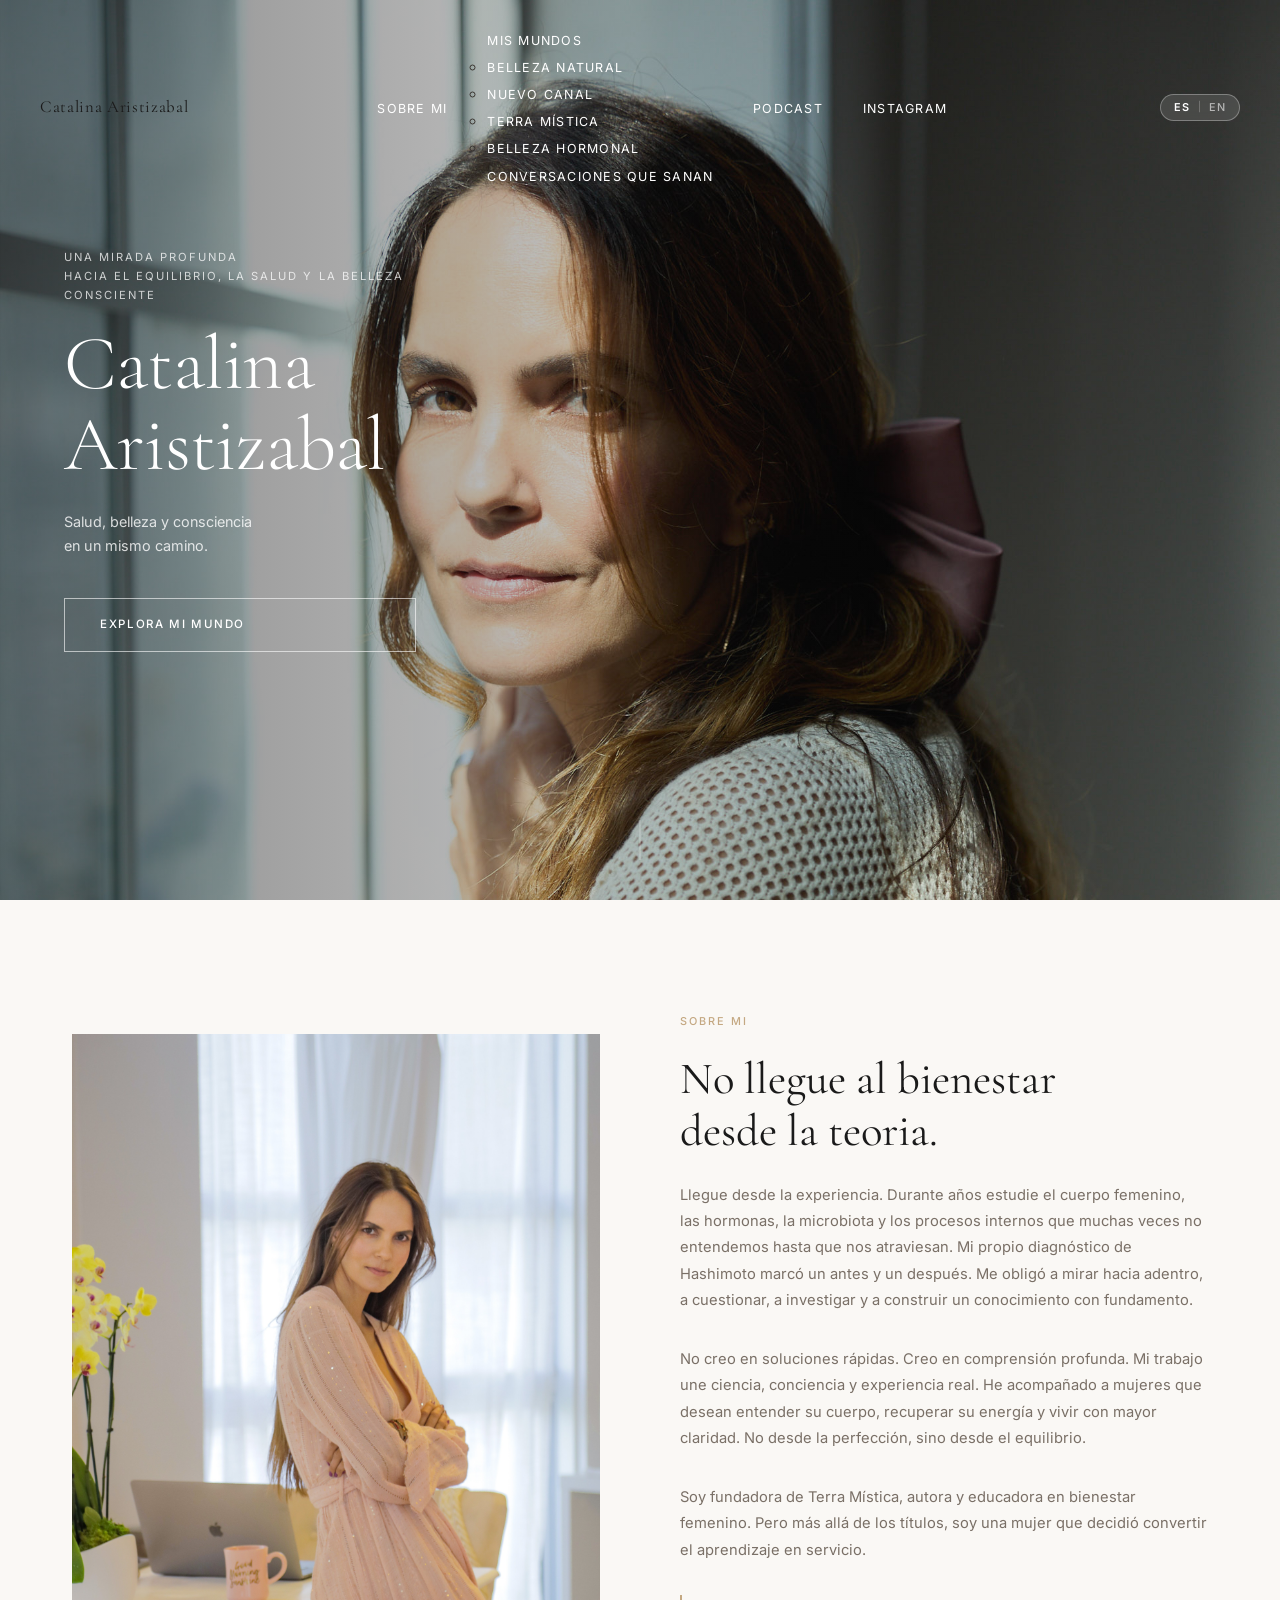
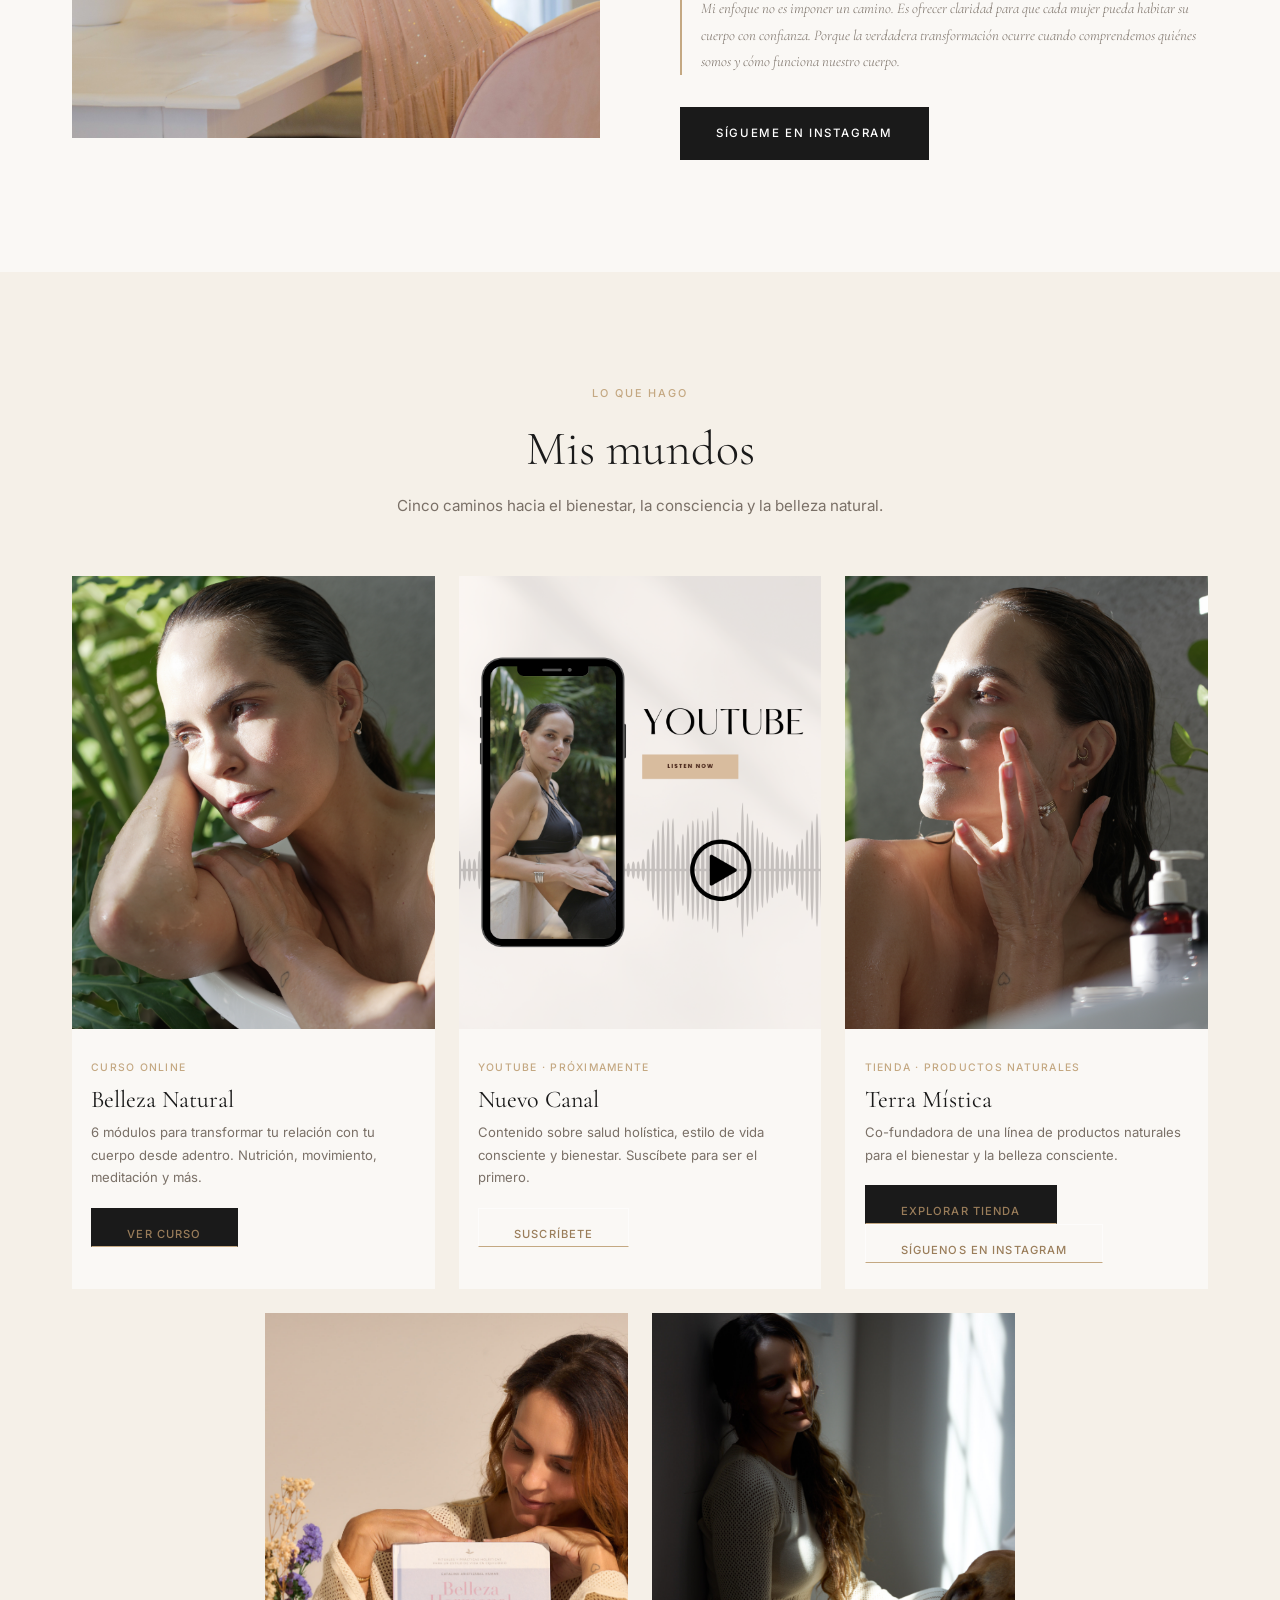
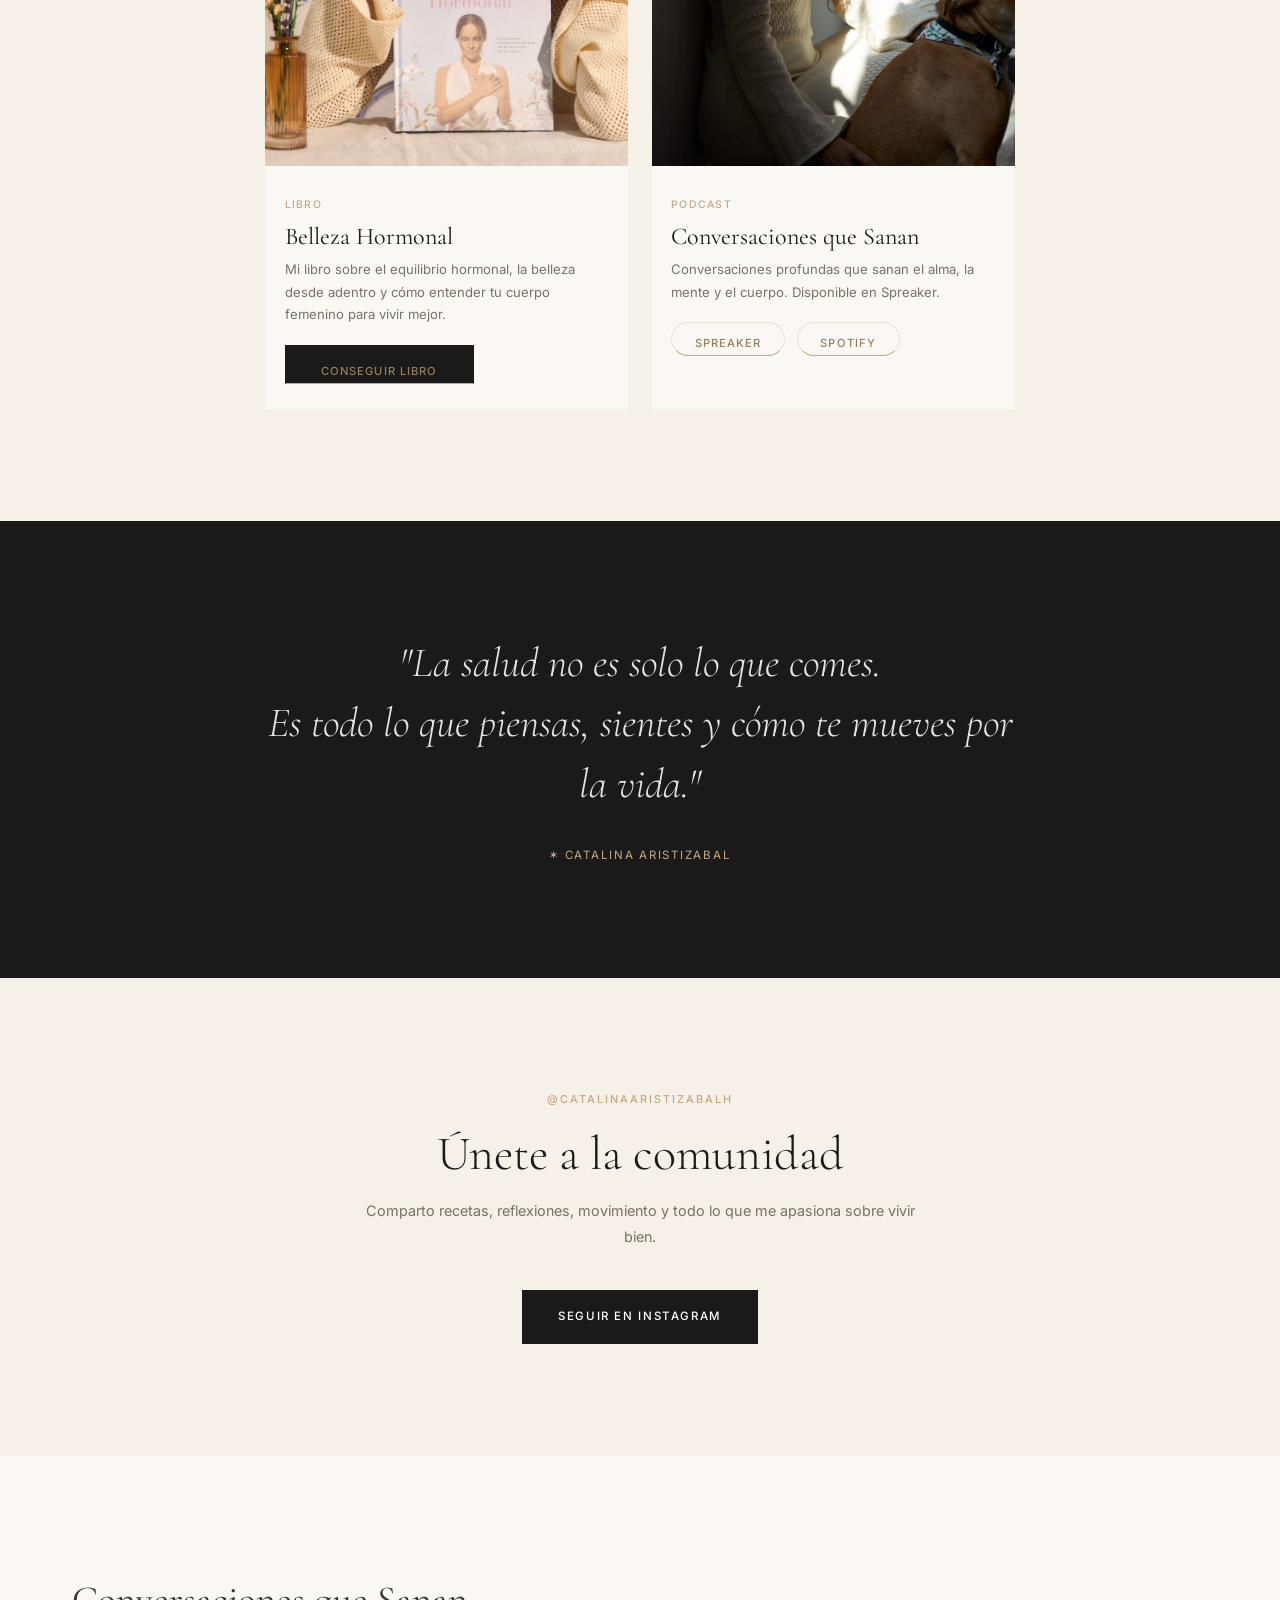
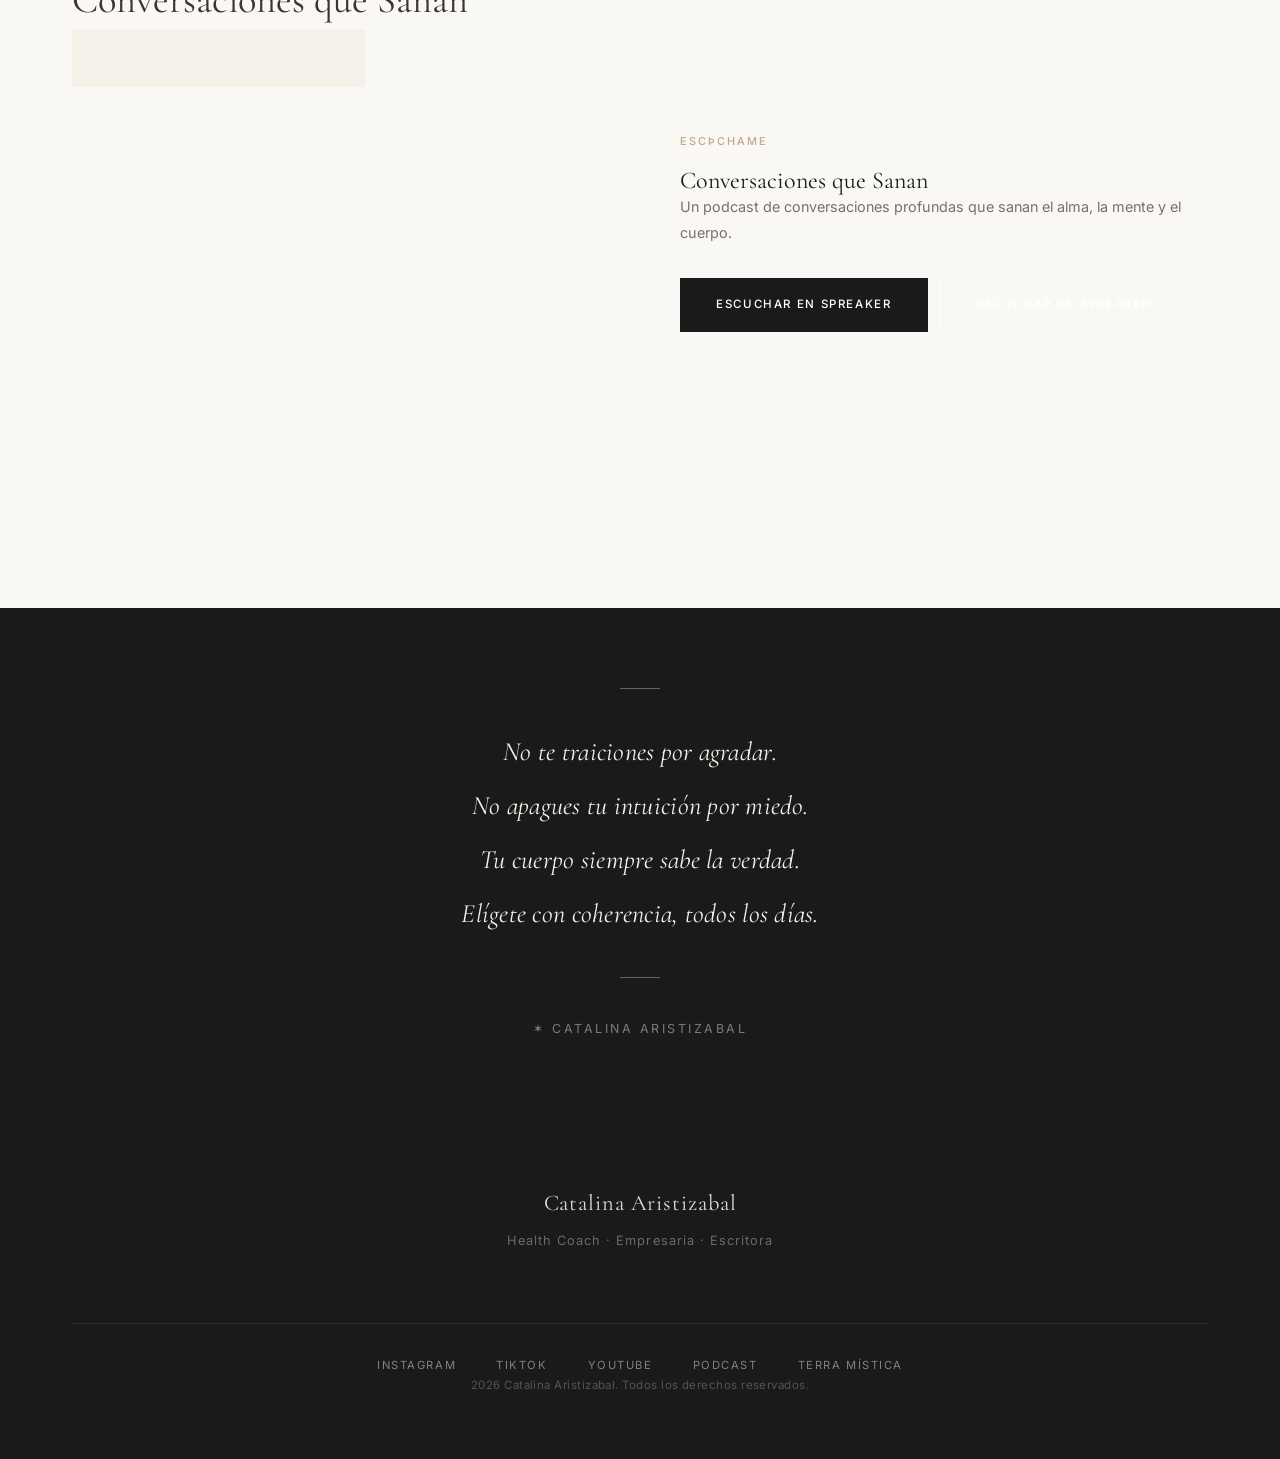
==== index.html @ b0e325fa "Update index.html" ====
<!DOCTYPE html>
<html lang="es">
<head>
  <meta charset="UTF-8" />
  <meta name="viewport" content="width=device-width, initial-scale=1.0" />
  <title>Catalina Aristizabal</title>
  <meta name="description" content="Health Coach holística, empresaria y creadora de contenido. Explorando el bienestar desde adentro." />
  <link rel="preconnect" href="https://fonts.googleapis.com" />
  <link rel="preconnect" href="https://fonts.gstatic.com" crossorigin />
  <link href="https://fonts.googleapis.com/css2?family=Cormorant+Garamond:ital,wght@0,300;0,400;0,600;1,300;1,400&family=Inter:wght@300;400;500&display=swap" rel="stylesheet" />
  <link rel="stylesheet" href="styles.css" />
</head>
<body>

  <!-- NAV -->
  <nav class="nav" id="nav">
    <a href="#" class="nav-logo">Catalina Aristizabal</a>
    <ul class="nav-links">
      <li><a href="#sobre-mi" data-i18n="nav.about">Sobre mí</a></li>
      <li class="nav-item-dropdown">
        <a href="#mundos" data-i18n="nav.worlds" class="nav-dropdown-toggle">Mis mundos <span class="nav-arrow">&#9660;</span></a>
        <ul class="nav-dropdown">
          <li><a href="belleza-natural/index.html">Belleza Natural</a></li>
          <li><a href="https://www.youtube.com/channel/UCPrXlia-G9QQEyMYRNGUVoQ" target="_blank">Nuevo Canal</a></li>
          <li><a href="https://terramistica.us/" target="_blank">Terra Mística</a></li>
          <li><a href="https://terramistica.us/es/products/belleza-hormonal" target="_blank">Belleza Hormonal</a></li>
          <li><a href="https://www.spreaker.com/podcast/conversaciones-que-sanan--6677236" target="_blank">Conversaciones que Sanan</a></li>
        </ul>
      </li>
      <li><a href="#podcast">Podcast</a></li>
      <li><a href="https://www.instagram.com/catalinaaristizabalh" target="_blank" rel="noopener">Instagram</a></li>
    </ul>
    <div class="lang-switcher" id="langSwitcher">
      <button class="lang-btn active" data-lang="es">ES</button>
      <span class="lang-divider">|</span>
      <button class="lang-btn" data-lang="en">EN</button>
    </div>
    <button class="nav-toggle" id="navToggle" aria-label="Menu">
      <span></span><span></span><span></span>
    </button>
  </nav>

  <!-- MENÚ MÓVIL (panel lateral izquierdo) -->
  <div class="mobile-menu" id="mobileMenu">
    <button class="mobile-menu-close" id="mobileMenuClose">&#10005;</button>
    <ul class="mobile-nav-links">
      <li><a href="#sobre-mi" data-i18n="nav.about">Sobre mí</a></li>
      <li class="mobile-item-dropdown">
        <button class="mobile-dropdown-toggle">Mis mundos <span class="mobile-arrow">&#9660;</span></button>
        <ul class="mobile-dropdown">
          <li><a href="belleza-natural/index.html">Belleza Natural</a></li>
          <li><a href="https://www.youtube.com/channel/UCPrXlia-G9QQEyMYRNGUVoQ" target="_blank">Nuevo Canal</a></li>
          <li><a href="https://terramistica.us/" target="_blank">Terra Mística</a></li>
          <li><a href="https://terramistica.us/es/products/belleza-hormonal" target="_blank">Belleza Hormonal</a></li>
          <li><a href="https://www.spreaker.com/podcast/conversaciones-que-sanan--6677236" target="_blank">Conversaciones que Sanan</a></li>
        </ul>
      </li>
      <li><a href="#podcast">Podcast</a></li>
      <li><a href="https://www.instagram.com/catalinaaristizabalh" target="_blank">Instagram</a></li>
    </ul>
  </div>
  <div class="mobile-menu-overlay" id="mobileMenuOverlay"></div>

  <!-- HERO -->
  <section class="hero">
    <div class="hero-image-wrap">
      <img src="images/foto1.jpg" alt="Catalina Aristizabal" class="hero-img" />
    </div>
    <div class="hero-content">
      <p class="hero-eyebrow" data-i18n="hero.eyebrow">Una mirada profunda<br />hacia el equilibrio, la salud y la belleza consciente</p>
      <h1 class="hero-title">Catalina<br />Aristizabal</h1>
      <p class="hero-tagline" data-i18n="hero.tagline">Salud, belleza y consciencia<br />en un mismo camino.</p>
      <a href="#mundos" class="btn btn-outline-dark" data-i18n="hero.cta">Explora mi mundo</a>
    </div>
    <div class="hero-scroll"><span></span></div>
  </section>

  <!-- SOBRE MÍ -->
  <section class="sobre-mi" id="sobre-mi">
    <div class="container grid-2">
      <div class="sobre-image-wrap">
        <img src="images/foto2.jpg" alt="Catalina" class="sobre-img" />
      </div>
      <div class="sobre-text fade-in">
        <span class="section-label" data-i18n="about.label">Sobre mí</span>
        <h2 data-i18n="about.title">No llegué al bienestar<br />desde la teoría.</h2>
        <p data-i18n="about.p1">Llegué desde la experiencia. Durante años estudié el cuerpo femenino, las hormonas, la microbiota y los procesos internos que muchas veces no entendemos hasta que nos atraviesan. Mi propio diagnóstico de Hashimoto marcó un antes y un después. Me obligó a mirar hacia adentro, a cuestionar, a investigar y a construir un conocimiento con fundamento.</p>
        <p data-i18n="about.p2">No creo en soluciones rápidas. Creo en comprensión profunda. Mi trabajo une ciencia, conciencia y experiencia real. He acompañado a mujeres que desean entender su cuerpo, recuperar su energía y vivir con mayor claridad. No desde la perfección, sino desde el equilibrio.</p>
        <p data-i18n="about.p3">Soy fundadora de Terra Mística, autora y educadora en bienestar femenino. Pero más allá de los títulos, soy una mujer que decidió convertir el aprendizaje en servicio.</p>
        <p class="sobre-frase" data-i18n="about.frase">Mi enfoque no es imponer un camino. Es ofrecer claridad para que cada mujer pueda habitar su cuerpo con confianza. Porque la verdadera transformación ocurre cuando comprendemos quiénes somos y cómo funciona nuestro cuerpo.</p>
        <a href="https://www.instagram.com/catalinaaristizabalh" target="_blank" rel="noopener" class="btn btn-dark" data-i18n="about.cta">Sígueme en Instagram</a>
      </div>
    </div>
  </section>

  <!-- MIS MUNDOS -->
  <section class="mundos" id="mundos">
    <div class="container">
      <div class="section-header fade-in">
        <span class="section-label" data-i18n="worlds.label">Lo que hago</span>
        <h2 data-i18n="worlds.title">Mis mundos</h2>
        <p class="section-desc" data-i18n="worlds.desc">Cinco caminos hacia el bienestar, la consciencia y la belleza natural.</p>
      </div>
      <div class="mundos-grid">

        <article class="mundo-card fade-in">
          <div class="mundo-image-wrap">
            <img src="images/foto3.jpg" alt="Curso Belleza Natural" />
            <div class="mundo-overlay"></div>
          </div>
          <div class="mundo-content">
            <span class="mundo-tag" data-i18n="worlds.course.tag">Curso online</span>
            <h3 data-i18n="worlds.course.title">Belleza Natural</h3>
            <p data-i18n="worlds.course.desc">6 módulos para transformar tu relación con tu cuerpo desde adentro. Nutrición, movimiento, meditación y más.</p>
            <a href="belleza-natural/index.html" class="btn btn-dark" data-i18n="worlds.course.cta">Ver curso</a>
          </div>
        </article>

        <article class="mundo-card fade-in">
          <div class="mundo-image-wrap">
            <img src="images/youtube-canal.jpg" alt="Nuevo Canal YouTube" />
            <div class="mundo-overlay"></div>
          </div>
          <div class="mundo-content">
            <span class="mundo-tag" data-i18n="worlds.youtube.tag">YouTube · Próximamente</span>
            <h3 data-i18n="worlds.youtube.title">Nuevo Canal</h3>
            <p data-i18n="worlds.youtube.desc">Contenido sobre salud holística, estilo de vida consciente y bienestar. Suscríbete para ser el primero.</p>
            <a href="https://www.youtube.com/channel/UCPrXlia-G9QQEyMYRNGUVoQ" target="_blank" rel="noopener" class="btn btn-outline-dark" data-i18n="worlds.youtube.cta">Suscríbete</a>
          </div>
        </article>

        <article class="mundo-card fade-in">
          <div class="mundo-image-wrap">
            <img src="images/terra.jpg" alt="Terra Mística" style="object-position: center 30%;" />
            <div class="mundo-overlay"></div>
          </div>
          <div class="mundo-content">
            <span class="mundo-tag" data-i18n="worlds.terra.tag">Tienda · Productos naturales</span>
            <h3 data-i18n="worlds.terra.title">Terra Mística</h3>
            <p data-i18n="worlds.terra.desc">Co-fundadora de una línea de productos naturales para el bienestar y la belleza consciente.</p>
            <a href="https://terramistica.us/" target="_blank" rel="noopener" class="btn btn-dark" data-i18n="worlds.terra.cta">Explorar tienda</a>
            <a href="https://www.instagram.com/TerraMistica.US" target="_blank" rel="noopener" class="btn btn-outline-dark" data-i18n="worlds.terra.instagram">Síguenos en Instagram</a>
          </div>
        </article>

        <article class="mundo-card fade-in">
          <div class="mundo-image-wrap">
            <img src="images/libro-belleza-hormonal.jpg" alt="Libro Belleza Hormonal" />
          </div>
          <div class="mundo-content">
            <span class="mundo-tag" data-i18n="worlds.book.tag">Libro</span>
            <h3 data-i18n="worlds.book.title">Belleza Hormonal</h3>
            <p data-i18n="worlds.book.desc">Mi libro sobre el equilibrio hormonal, la belleza desde adentro y cómo entender tu cuerpo femenino para vivir mejor.</p>
            <a href="https://terramistica.us/es/products/belleza-hormonal?_pos=1&_psq=libro&_ss=e&_v=1.0" target="_blank" rel="noopener" class="btn btn-dark" data-i18n="worlds.book.cta">Conseguir libro</a>
          </div>
        </article>

        <article class="mundo-card fade-in">
          <div class="mundo-image-wrap">
            <img src="images/foto4.jpg" alt="Podcast Conversaciones que Sanan" />
            <div class="mundo-overlay"></div>
          </div>
          <div class="mundo-content">
            <span class="mundo-tag" data-i18n="worlds.podcast.tag">Podcast</span>
            <h3 data-i18n="worlds.podcast.title">Conversaciones que Sanan</h3>
            <p data-i18n="worlds.podcast.desc">Conversaciones profundas que sanan el alma, la mente y el cuerpo. Disponible en Spreaker.</p>
            <div class="podcast-links">
              <a href="https://www.spreaker.com/podcast/conversaciones-que-sanan--6677236" target="_blank" rel="noopener" class="btn-podcast">Spreaker</a>
              <a href="https://open.spotify.com/show/0FNk7JtYBHISEStvZfWXEb?si=7ee4f7260a444f9d" target="_blank" rel="noopener" class="btn-podcast">Spotify</a>
            </div>
          </div>
        </article>

      </div>
    </div>
  </section>

  <!-- FRASE / FILOSOFÍA -->
  <section class="filosofia">
    <div class="container">
      <div class="filosofia-inner fade-in">
        <blockquote data-i18n="quote.text">
          "La salud no es solo lo que comes.<br />Es todo lo que piensas, sientes y cómo te mueves por la vida."
        </blockquote>
        <cite>✶ Catalina Aristizabal</cite>
      </div>
    </div>
  </section>

  <!-- CTA INSTAGRAM -->
  <section class="instagram-cta">
    <div class="container">
      <div class="instagram-content fade-in">
        <span class="section-label">@catalinaaristizabalh</span>
        <h2 data-i18n="ig.title">Únete a la comunidad</h2>
        <p data-i18n="ig.desc">Comparto recetas, reflexiones, movimiento y todo lo que me apasiona sobre vivir bien.</p>
        <a href="https://www.instagram.com/catalinaaristizabalh" target="_blank" rel="noopener" class="btn btn-dark" data-i18n="ig.cta">Seguir en Instagram</a>
      </div>
    </div>
  </section>

  <!-- PODCAST DESTACADO -->
  <section class="podcast-section" id="podcast">
    <div class="container grid-2 grid-2--reverse">
      <div class="podcast-text fade-in">
        <span class="section-label" data-i18n="podcast.label">Escúchame</span>
        <h2 data-i18n="podcast.title">Conversaciones que Sanan</h2>
        <p data-i18n="podcast.desc">Un podcast de conversaciones profundas que sanan el alma, la mente y el cuerpo.</p>
        <div class="podcast-actions">
          <a href="https://www.spreaker.com/podcast/conversaciones-que-sanan--6677236" target="_blank" rel="noopener" class="btn btn-dark" data-i18n="podcast.spreaker">Escuchar en Spreaker</a>
          <a href="https://open.spotify.com/show/0FNk7JtYBHISEStvZfWXEb?si=7ee4f7260a444f9d" target="_blank" rel="noopener" class="btn btn-outline-dark" data-i18n="podcast.spotify">Escuchar en Spotify</a>
        </div>
      </div>
      <div class="podcast-image-wrap">
        <div class="podcast-visual">
          <div class="podcast-waves">
            <span></span><span></span><span></span><span></span><span></span>
            <span></span><span></span><span></span><span></span><span></span>
          </div>
          <p class="podcast-name" data-i18n="podcast.name">Conversaciones que Sanan</p>
          <p class="podcast-by" data-i18n="podcast.by">con Catalina Aristizabal</p>
        </div>
      </div>
    </div>
  </section>

  <!-- CIERRE -->
  <section class="cierre-seccion">
    <div class="cierre-inner">
      <div class="cierre-linea-deco"></div>
      <p class="cierre-texto">
        <span>No te traiciones por agradar.</span>
        <span>No apagues tu intuición por miedo.</span>
        <span>Tu cuerpo siempre sabe la verdad.</span>
        <span>Elígete con coherencia, todos los días.</span>
      </p>
      <div class="cierre-linea-deco-bottom"></div>
      <p class="cierre-linea-final">✶ Catalina Aristizabal</p>
    </div>
  </section>

  <!-- FOOTER -->
  <footer class="footer">
    <div class="container">
      <div class="footer-top">
        <p class="footer-logo">Catalina Aristizabal</p>
        <p class="footer-tagline" data-i18n="footer.tagline">Health Coach · Empresaria · Escritora</p>
      </div>
      <div class="footer-links">
        <a href="https://www.instagram.com/catalinaaristizabalh" target="_blank" rel="noopener">Instagram</a>
        <a href="https://www.tiktok.com/@catalinatiktok" target="_blank" rel="noopener">TikTok</a>
        <a href="https://www.youtube.com/channel/UCPrXlia-G9QQEyMYRNGUVoQ" target="_blank" rel="noopener">YouTube</a>
        <a href="https://www.spreaker.com/podcast/conversaciones-que-sanan--6677236" target="_blank" rel="noopener">Podcast</a>
        <a href="https://terramistica.us/" target="_blank" rel="noopener">Terra Mística</a>
      </div>
      <p class="footer-copy" data-i18n="footer.copy">© 2026 Catalina Aristizabal. Todos los derechos reservados.</p>
    </div>
  </footer>

  <script src="script.js"></script>
</body>
</html>
---- styles.css ----
/* ============================================================
   CATALINA ARISTIZABAL — styles.css
   ============================================================ */
/* ── Google Fonts ── */
@import url('https://fonts.googleapis.com/css2?family=Cormorant+Garamond:ital,wght@0,300;0,400;0,500;0,600;1,300;1,400;1,500&family=Inter:wght@300;400;500&display=swap');
/* ── CSS Variables ── */
:root {
  --color-bg:         #faf8f5;
  --color-cream:      #f5f0e8;
  --color-terra:      #c4a882;
  --color-terra-dark: #9a7d5a;
  --color-dark:       #1a1a1a;
  --color-green:      #6b7c5e;
  --color-text:       #3a3530;
  --color-text-light: #7a7067;
  --color-border:     #e8e2d9;
  --font-serif:       'Cormorant Garamond', Georgia, serif;
  --font-sans:        'Inter', system-ui, sans-serif;
  --max-width:        1200px;
  --section-padding:  7rem 1.5rem;
  --section-padding-sm: 4rem 1.5rem;
}
/* ── Reset & Base ── */
*, *::before, *::after { box-sizing: border-box; margin: 0; padding: 0; }
html { scroll-behavior: smooth; }
body {
  font-family: var(--font-sans);
  font-size: 16px;
  line-height: 1.7;
  color: var(--color-text);
  background-color: var(--color-bg);
  -webkit-font-smoothing: antialiased;
}
img { display: block; max-width: 100%; height: auto; }
a { color: inherit; text-decoration: none; }
h1, h2, h3, h4 {
  font-family: var(--font-serif);
  font-weight: 400;
  line-height: 1.15;
  color: var(--color-dark);
}
/* ── Container ── */
.container {
  max-width: var(--max-width);
  margin: 0 auto;
  padding: 0 2rem;
}
/* ── Utility: fade-in ── */
.fade-in {
  opacity: 0;
  transform: translateY(24px);
  transition: opacity 0.75s ease, transform 0.75s ease;
}
.fade-in.visible {
  opacity: 1;
  transform: translateY(0);
}
/* ── Section labels & headers ── */
.section-label {
  display: block;
  font-family: var(--font-sans);
  font-size: 0.68rem;
  font-weight: 500;
  letter-spacing: 0.18em;
  text-transform: uppercase;
  color: var(--color-terra);
  margin-bottom: 1.2rem;
}
.section-header {
  text-align: center;
  margin-bottom: 3.5rem;
}
.section-header h2 {
  font-size: clamp(2rem, 4vw, 3rem);
  font-weight: 300;
}
.section-desc {
  font-family: var(--font-sans);
  font-size: 0.95rem;
  color: var(--color-text-light);
  max-width: 520px;
  margin: 1rem auto 0;
  line-height: 1.75;
}
/* ── Grid helpers ── */
.grid-2 {
  display: grid;
  grid-template-columns: 1fr 1fr;
  gap: 4rem;
  align-items: center;
}
.grid-2--reverse { direction: rtl; }
.grid-2--reverse > * { direction: ltr; }
/* ============================================================
   NAVIGATION
   ============================================================ */
.nav {
  position: fixed;
  top: 0; left: 0; right: 0;
  z-index: 100;
  display: flex;
  align-items: center;
  justify-content: space-between;
  padding: 1.6rem 2.5rem;
  transition: background 0.35s ease, padding 0.35s ease, box-shadow 0.35s ease;
}
.nav.scrolled {
  background: rgba(250, 248, 245, 0.96);
  padding: 1rem 2.5rem;
  box-shadow: 0 1px 0 var(--color-border);
  backdrop-filter: blur(8px);
}
.nav-logo {
  font-family: var(--font-serif);
  font-size: 1.05rem;
  font-weight: 400;
  letter-spacing: 0.04em;
  color: var(--color-dark);
}
.nav-links {
  display: flex;
  align-items: center;
  gap: 2.5rem;
  list-style: none;
}
.nav-links a {
  font-family: var(--font-sans);
  font-size: 0.78rem;
  font-weight: 400;
  letter-spacing: 0.1em;
  text-transform: uppercase;
  color: #ffffff;
  transition: color 0.2s;
}
.nav-links a:hover { color: var(--color-terra); }
.nav-toggle {
  display: none;
  flex-direction: column;
  gap: 5px;
  background: none;
  border: none;
  cursor: pointer;
  padding: 4px;
}
.nav-toggle span {
  display: block;
  width: 22px;
  height: 1.5px;
  background: var(--color-dark);
  transition: transform 0.3s, opacity 0.3s;
}
/* ============================================================
   BUTTONS
   ============================================================ */
.btn {
  display: inline-block;
  font-family: var(--font-sans);
  font-size: 0.72rem;
  font-weight: 500;
  letter-spacing: 0.14em;
  text-transform: uppercase;
  padding: 1rem 2.2rem;
  border: 1.5px solid transparent;
  cursor: pointer;
  transition: background 0.25s ease, color 0.25s ease, border-color 0.25s ease, transform 0.2s ease;
  text-decoration: none;
}
.btn:hover { transform: translateY(-1px); }
.btn-dark {
  background: var(--color-dark);
  color: #fff;
  border-color: var(--color-dark);
}
.btn-dark:hover {
  background: var(--color-terra-dark);
  border-color: var(--color-terra-dark);
}
.btn-outline {
  background: transparent;
  color: var(--color-dark);
  border-color: var(--color-dark);
}
.btn-outline:hover {
  background: var(--color-dark);
  color: #fff;
}
.btn-outline-dark {
  background: transparent;
  color: #fff;
  border-color: rgba(255,255,255,0.6);
}
.btn-outline-dark:hover {
  background: rgba(255,255,255,0.12);
  border-color: #fff;
}
.btn-podcast {
  display: inline-flex;
  align-items: center;
  gap: 0.5rem;
  font-family: var(--font-sans);
  font-size: 0.75rem;
  font-weight: 400;
  letter-spacing: 0.06em;
  padding: 0.65rem 1.4rem;
  border: 1px solid var(--color-border);
  border-radius: 2rem;
  color: var(--color-text);
  transition: border-color 0.2s, color 0.2s;
}
.btn-podcast:hover {
  border-color: var(--color-terra);
  color: var(--color-terra);
}
/* ============================================================
   HERO
   ============================================================ */
.hero {
  position: relative;
  height: 100vh;
  min-height: 620px;
  overflow: hidden;
}
.hero-image-wrap {
  position: absolute;
  inset: 0;
}
.hero-img {
  width: 100%;
  height: 100%;
  object-fit: cover;
  object-position: center top;
}
.hero-image-wrap::after {
  content: '';
  position: absolute;
  inset: 0;
  background: linear-gradient(
    to right,
    rgba(26,26,26,0.52) 0%,
    rgba(26,26,26,0.25) 50%,
    rgba(26,26,26,0.08) 100%
  );
}
.hero-content {
  position: relative;
  z-index: 2;
  height: 100%;
  display: flex;
  flex-direction: column;
  justify-content: center;
  padding: 0 5vw;
  max-width: 680px;
}
.hero-eyebrow {
  font-family: var(--font-sans);
  font-size: 0.7rem;
  font-weight: 400;
  letter-spacing: 0.18em;
  text-transform: uppercase;
  color: rgba(255,255,255,0.75);
  margin-bottom: 1.2rem;
}
.hero-title {
  font-family: var(--font-serif);
  font-size: clamp(2.8rem, 6vw, 5.5rem);
  font-weight: 300;
  line-height: 1.05;
  color: #fff;
  margin-bottom: 1.5rem;
  letter-spacing: -0.01em;
}
.hero-tagline {
  font-family: var(--font-sans);
  font-size: 0.9rem;
  line-height: 1.7;
  color: rgba(255,255,255,0.8);
  max-width: 420px;
  margin-bottom: 2.5rem;
}
.hero-scroll {
  position: absolute;
  bottom: 2.5rem;
  left: 50%;
  transform: translateX(-50%);
  z-index: 2;
  display: flex;
  flex-direction: column;
  align-items: center;
  gap: 0.4rem;
  font-family: var(--font-sans);
  font-size: 0.65rem;
  letter-spacing: 0.12em;
  text-transform: uppercase;
  color: rgba(255,255,255,0.55);
}
.hero-scroll::after {
  content: '';
  display: block;
  width: 1px;
  height: 40px;
  background: rgba(255,255,255,0.35);
  animation: scrollLine 1.8s ease-in-out infinite;
}
@keyframes scrollLine {
  0%   { transform: scaleY(0); transform-origin: top; opacity: 0; }
  40%  { transform: scaleY(1); transform-origin: top; opacity: 1; }
  60%  { transform: scaleY(1); transform-origin: bottom; opacity: 1; }
  100% { transform: scaleY(0); transform-origin: bottom; opacity: 0; }
}
/* ============================================================
   SOBRE MÍ
   ============================================================ */
.sobre-mi {
  padding: var(--section-padding);
  background: var(--color-bg);
}
.sobre-mi .container {
  display: grid;
  grid-template-columns: 1fr 1fr;
  gap: 5rem;
  align-items: center;
}
.sobre-image-wrap {
  position: relative;
  aspect-ratio: 3/4;
  overflow: hidden;
}
.sobre-img {
  width: 100%;
  height: 100%;
  object-fit: cover;
  object-position: center 20%;
  transition: transform 0.6s ease;
}
.sobre-image-wrap:hover .sobre-img { transform: scale(1.03); }
.sobre-text .section-label { margin-bottom: 1.5rem; }
.sobre-text h2 {
  font-size: clamp(2rem, 3.5vw, 2.8rem);
  font-weight: 400;
  margin-bottom: 1.5rem;
}
.sobre-frase {
  font-family: var(--font-serif);
  font-size: 1.25rem;
  font-style: italic;
  font-weight: 300;
  color: var(--color-terra-dark);
  line-height: 1.55;
  margin-bottom: 1.5rem;
  padding-left: 1.2rem;
  border-left: 2px solid var(--color-terra);
}
.sobre-text p {
  font-size: 0.92rem;
  line-height: 1.8;
  color: var(--color-text-light);
  margin-bottom: 2rem;
}
/* ============================================================
   MIS MUNDOS (CARDS)
   ============================================================ */
.mundos {
  padding: var(--section-padding);
  background: var(--color-cream);
}
.mundos-grid {
  display: grid;
  grid-template-columns: repeat(3, 1fr);
  gap: 1.5rem;
}
.mundos-grid .mundo-card:nth-child(4),
.mundos-grid .mundo-card:nth-child(5) {
  grid-column: span 1;
}
/* Center the last two cards */
.mundos-grid {
  grid-template-columns: repeat(6, 1fr);
}
.mundos-grid .mundo-card:nth-child(1) { grid-column: 1 / 3; }
.mundos-grid .mundo-card:nth-child(2) { grid-column: 3 / 5; }
.mundos-grid .mundo-card:nth-child(3) { grid-column: 5 / 7; }
.mundos-grid .mundo-card:nth-child(4) { grid-column: 2 / 4; }
.mundos-grid .mundo-card:nth-child(5) { grid-column: 4 / 6; }
.mundo-card {
  position: relative;
  overflow: hidden;
  background: var(--color-bg);
  cursor: pointer;
  transition: transform 0.35s ease, box-shadow 0.35s ease;
}
.mundo-card:hover {
  transform: translateY(-4px);
  box-shadow: 0 12px 40px rgba(26,26,26,0.1);
}
.mundo-image-wrap {
  position: relative;
  aspect-ratio: 4/5;
  overflow: hidden;
}
.mundo-image-wrap--youtube {
  aspect-ratio: 16/9;
}
.mundo-image-wrap img {
  width: 100%;
  height: 100%;
  object-fit: cover;
  transition: transform 0.5s ease;
}
.mundo-card:hover .mundo-image-wrap img { transform: scale(1.05); }
.mundo-overlay {
  position: absolute;
  inset: 0;
  background: linear-gradient(to top, rgba(26,26,26,0.6) 0%, transparent 60%);
  opacity: 0;
  transition: opacity 0.35s ease;
}
.mundo-card:hover .mundo-overlay { opacity: 1; }
.mundo-content {
  padding: 1.4rem 1.2rem 1.6rem;
}
.mundo-icon {
  font-size: 1.3rem;
  margin-bottom: 0.6rem;
}
.mundo-tag {
  display: inline-block;
  font-family: var(--font-sans);
  font-size: 0.65rem;
  font-weight: 500;
  letter-spacing: 0.12em;
  text-transform: uppercase;
  color: var(--color-terra);
  margin-bottom: 0.6rem;
}
.mundo-content h3 {
  font-family: var(--font-serif);
  font-size: 1.5rem;
  font-weight: 400;
  margin-bottom: 0.5rem;
  color: var(--color-dark);
}
.mundo-content p {
  font-size: 0.82rem;
  line-height: 1.7;
  color: var(--color-text-light);
  margin-bottom: 1.2rem;
}
.mundo-content a {
  font-family: var(--font-sans);
  font-size: 0.7rem;
  font-weight: 500;
  letter-spacing: 0.1em;
  text-transform: uppercase;
  color: var(--color-terra-dark);
  display: inline-flex;
  align-items: center;
  gap: 0.4rem;
  border-bottom: 1px solid var(--color-terra);
  padding-bottom: 2px;
  transition: gap 0.2s, color 0.2s;
}
.mundo-content a:hover {
  gap: 0.7rem;
  color: var(--color-dark);
}
/* ============================================================
   FILOSOFÍA / QUOTE
   ============================================================ */
.filosofia {
  padding: var(--section-padding);
  background: var(--color-dark);
  text-align: center;
}
.filosofia-inner {
  max-width: 780px;
  margin: 0 auto;
}
.filosofia-inner blockquote,
.filosofia-inner p {
  font-family: var(--font-serif);
  font-size: clamp(1.6rem, 3.5vw, 2.6rem);
  font-weight: 300;
  font-style: italic;
  line-height: 1.45;
  color: rgba(255,255,255,0.88);
}
.filosofia-inner cite {
  display: block;
  font-family: var(--font-sans);
  font-style: normal;
  font-size: 0.72rem;
  letter-spacing: 0.15em;
  text-transform: uppercase;
  color: var(--color-terra);
  margin-top: 2rem;
}
/* ============================================================
   INSTAGRAM CTA
   ============================================================ */
.instagram-cta {
  padding: var(--section-padding);
  background: var(--color-cream);
  text-align: center;
}
.instagram-content {
  max-width: 560px;
  margin: 0 auto;
}
.instagram-content .section-label { justify-content: center; display: flex; }
.instagram-content h2 {
  font-size: clamp(2rem, 4vw, 3rem);
  font-weight: 300;
  margin-bottom: 1rem;
}
.instagram-content p {
  font-size: 0.9rem;
  color: var(--color-text-light);
  margin-bottom: 2.5rem;
  line-height: 1.8;
}
/* ============================================================
   PODCAST
   ============================================================ */
.podcast-section {
  padding: var(--section-padding);
  background: var(--color-bg);
}
.podcast-section .container {
  display: grid;
  grid-template-columns: 1fr 1fr;
  gap: 5rem;
  align-items: center;
}
.podcast-visual { position: relative; }
.podcast-image-wrap {
  aspect-ratio: 1/1;
  overflow: hidden;
  border-radius: 2px;
  position: relative;
  z-index: 1;
}
.podcast-image-wrap img {
  width: 100%;
  height: 100%;
  object-fit: cover;
}
.podcast-waves {
  position: absolute;
  bottom: -1.5rem;
  left: -1.5rem;
  width: 60%;
  height: 60%;
  background: var(--color-cream);
  z-index: 0;
}
.podcast-text { padding: 1rem 0; }
.podcast-text .section-label { margin-bottom: 1rem; }
.podcast-name {
  font-family: var(--font-serif);
  font-size: clamp(1.8rem, 3vw, 2.6rem);
  font-weight: 400;
  margin-bottom: 0.5rem;
}
.podcast-by {
  font-size: 0.8rem;
  color: var(--color-text-light);
  letter-spacing: 0.06em;
  margin-bottom: 1.5rem;
}
.podcast-text p {
  font-size: 0.9rem;
  line-height: 1.8;
  color: var(--color-text-light);
  margin-bottom: 2rem;
}
.podcast-actions {
  display: flex;
  flex-wrap: wrap;
  gap: 0.75rem;
  align-items: center;
}
.podcast-links {
  display: flex;
  flex-wrap: wrap;
  gap: 0.75rem;
  margin-top: 1.2rem;
}
/* ============================================================
   FOOTER
   ============================================================ */
.footer {
  background: var(--color-dark);
  padding: 4rem 2rem;
  text-align: center;
}
.footer-top {
  max-width: var(--max-width);
  margin: 0 auto;
  padding-bottom: 2.5rem;
  border-bottom: 1px solid rgba(255,255,255,0.08);
  margin-bottom: 2rem;
}
.footer-logo {
  font-family: var(--font-serif);
  font-size: 1.4rem;
  font-weight: 400;
  color: rgba(255,255,255,0.85);
  margin-bottom: 0.5rem;
  letter-spacing: 0.04em;
}
.footer-tagline {
  font-size: 0.8rem;
  color: rgba(255,255,255,0.35);
  letter-spacing: 0.08em;
  margin-bottom: 2rem;
}
.footer-links {
  display: flex;
  justify-content: center;
  gap: 2.5rem;
  flex-wrap: wrap;
}
.footer-links a {
  font-family: var(--font-sans);
  font-size: 0.7rem;
  font-weight: 400;
  letter-spacing: 0.14em;
  text-transform: uppercase;
  color: rgba(255,255,255,0.45);
  transition: color 0.2s;
}
.footer-links a:hover { color: var(--color-terra); }
.footer-copy {
  font-size: 0.72rem;
  color: rgba(255,255,255,0.25);
  letter-spacing: 0.04em;
}
/* ============================================================
   RESPONSIVE — TABLET
   ============================================================ */
@media (max-width: 900px) {
  :root { --section-padding: 5rem 1.5rem; }
  .nav-links { display: none; }
  .nav-toggle { display: flex; }
  .sobre-mi .container,
  .podcast-section .container {
    grid-template-columns: 1fr;
    gap: 3rem;
  }
  .sobre-image-wrap { aspect-ratio: 4/3; }
  .mundos-grid {
    grid-template-columns: 1fr 1fr;
  }
  .mundos-grid .mundo-card:nth-child(1),
  .mundos-grid .mundo-card:nth-child(2),
  .mundos-grid .mundo-card:nth-child(3),
  .mundos-grid .mundo-card:nth-child(4),
  .mundos-grid .mundo-card:nth-child(5) {
    grid-column: span 1;
  }
  .mundos-grid .mundo-card:nth-child(5) {
    grid-column: 1 / -1;
    max-width: 420px;
    margin: 0 auto;
    width: 100%;
  }
}
/* ============================================================
   RESPONSIVE — MOBILE
   ============================================================ */
@media (max-width: 600px) {
  :root { --section-padding: 4rem 1.25rem; }
  .nav { padding: 1.2rem 1.25rem; }
  .nav.scrolled { padding: 0.9rem 1.25rem; }
  .hero-content { padding: 0 1.25rem; }
  .hero-title { font-size: clamp(2.2rem, 10vw, 3.5rem); }
  .mundos-grid {
    grid-template-columns: 1fr;
  }
  .mundos-grid .mundo-card:nth-child(n) {
    grid-column: span 1;
    max-width: 100%;
  }
  .footer-links { gap: 1.5rem; }
  .filosofia-inner blockquote,
  .filosofia-inner p {
    font-size: 1.4rem;
  }
  .podcast-section .container { gap: 2.5rem; }
}


/* -- Language Switcher -- */
.lang-switcher {
  display: flex;
  align-items: center;
  gap: 0.3rem;
  margin-left: 1.5rem;
  background: rgba(255,255,255,0.12);
  border: 1px solid rgba(255,255,255,0.3);
  border-radius: 20px;
  padding: 0.25rem 0.6rem;
  backdrop-filter: blur(4px);
  transition: background 0.3s ease, border-color 0.3s ease;
}
.nav.scrolled .lang-switcher {
  background: rgba(0,0,0,0.06);
  border-color: rgba(0,0,0,0.15);
}
.lang-btn {
  background: none;
  border: none;
  cursor: pointer;
  font-family: var(--font-sans);
  font-size: 0.68rem;
  font-weight: 500;
  letter-spacing: 0.1em;
  color: rgba(255,255,255,0.6);
  padding: 0.1rem 0.2rem;
  transition: color 0.2s ease;
}
.nav.scrolled .lang-btn {
  color: rgba(44,36,28,0.5);
}
.lang-btn.active {
  color: #fff;
  font-weight: 600;
}
.nav.scrolled .lang-btn.active {
  color: var(--color-text);
}
.lang-btn:hover:not(.active) {
  color: rgba(255,255,255,0.9);
}
.nav.scrolled .lang-btn:hover:not(.active) {
  color: var(--color-text);
}
.lang-divider {
  font-size: 0.6rem;
  color: rgba(255,255,255,0.3);
  line-height: 1;
  pointer-events: none;
}
.nav.scrolled .lang-divider {
  color: rgba(44,36,28,0.25);
}
@media (max-width: 768px) {
  .lang-switcher {
    margin-left: 0.5rem;
    margin-right: 0.5rem;
  }
}

/* ============================================================
   HERO DESKTOP FIX — prevent button overlay on face
   ============================================================ */
@media (min-width: 601px) {
     .hero-content {
            max-width: 480px;
     }
}


/* ===========================
   CIERRE SECTION
   =========================== */

.cierre-seccion {
  background: var(--color-dark);
  padding: 5rem 1.5rem;
  text-align: center;
  display: flex;
  align-items: center;
  justify-content: center;
}

.cierre-inner {
  max-width: 600px;
  margin: 0 auto;
}

.cierre-linea-deco,
.cierre-linea-deco-bottom {
  width: 40px;
  height: 1px;
  background: rgba(245, 240, 232, 0.35);
  margin: 0 auto;
}

.cierre-linea-deco { margin-bottom: 2.5rem; }
.cierre-linea-deco-bottom { margin-top: 2.5rem; }

.cierre-texto {
  font-family: var(--font-serif);
  font-size: clamp(1.25rem, 3.5vw, 1.65rem);
  font-weight: 400;
  color: var(--color-cream);
  line-height: 1.75;
  letter-spacing: 0.01em;
  font-style: italic;
}

.cierre-texto span {
  display: block;
  margin-bottom: 0.3em;
}

.cierre-texto span:last-child {
  margin-bottom: 0;
}

.cierre-linea-final {
  font-family: var(--font-sans);
  font-size: 0.78rem;
  letter-spacing: 0.2em;
  text-transform: uppercase;
  color: rgba(245, 240, 232, 0.45);
  margin-top: 2.5rem;
}

@media (max-width: 600px) {
  .cierre-seccion {
    padding: 4rem 1.25rem;
  }
  .cierre-texto {
    font-size: clamp(1.15rem, 5vw, 1.4rem);
  }
}

/* Fix: hide podcast image wrap on mobile (no image loaded) */
@media (max-width: 900px) {
  .podcast-image-wrap {
    display: none;
  }
  .podcast-section .container {
    grid-template-columns: 1fr;
  }
  .podcast-actions {
    flex-direction: column;
    align-items: flex-start;
    gap: 0.75rem;
  }
  .podcast-actions .btn {
    width: 100%;
    max-width: 320px;
    text-align: center;
  }
}


/* ============================================================
   MENÚ MÓVIL — Panel lateral izquierdo
============================================================ */
.mobile-menu {
  position: fixed;
  top: 0;
  left: -320px;
  width: 300px;
  height: 100vh;
  background: var(--color-bg);
  z-index: 200;
  padding: 5rem 2rem 3rem;
  transition: left 0.35s ease;
  box-shadow: 4px 0 20px rgba(0,0,0,0.08);
  overflow-y: auto;
}

.mobile-menu.open {
  left: 0;
}

.mobile-menu-overlay {
  display: none;
  position: fixed;
  inset: 0;
  background: rgba(0,0,0,0.35);
  z-index: 199;
}

.mobile-menu-overlay.open {
  display: block;
}

.mobile-menu-close {
  position: absolute;
  top: 1.4rem;
  right: 1.4rem;
  background: none;
  border: none;
  font-size: 1.1rem;
  cursor: pointer;
  color: var(--color-text-light);
  padding: 4px;
}

.mobile-nav-links {
  list-style: none;
  display: flex;
  flex-direction: column;
  gap: 0;
}

.mobile-nav-links > li {
  border-bottom: 1px solid var(--color-border);
}

.mobile-nav-links > li > a,
.mobile-dropdown-toggle {
  display: flex;
  width: 100%;
  text-align: left;
  background: none;
  border: none;
  cursor: pointer;
  font-family: var(--font-sans);
  font-size: 0.78rem;
  font-weight: 400;
  letter-spacing: 0.12em;
  text-transform: uppercase;
  color: var(--color-dark);
  padding: 1.1rem 0;
  transition: color 0.2s;
  justify-content: space-between;
  align-items: center;
}

.mobile-nav-links > li > a:hover,
.mobile-dropdown-toggle:hover {
  color: var(--color-terra);
}

.mobile-arrow {
  transition: transform 0.25s ease;
  font-size: 0.7rem;
}

.mobile-item-dropdown.open .mobile-arrow {
  transform: rotate(180deg);
}

.mobile-dropdown {
  list-style: none;
  max-height: 0;
  overflow: hidden;
  transition: max-height 0.3s ease;
  padding-left: 1rem;
}

.mobile-item-dropdown.open .mobile-dropdown {
  max-height: 300px;
}

.mobile-dropdown li a {
  display: block;
  font-family: var(--font-sans);
  font-size: 0.75rem;
  color: var(--color-text-light);
  letter-spacing: 0.08em;
  padding: 0.7rem 0;
  border-bottom: 1px solid var(--color-border);
  transition: color 0.2s;
}

.mobile-dropdown li:last-child a {
  border-bottom: none;
}

.mobile-dropdown li a:hover {
  color: var(--color-terra);
}
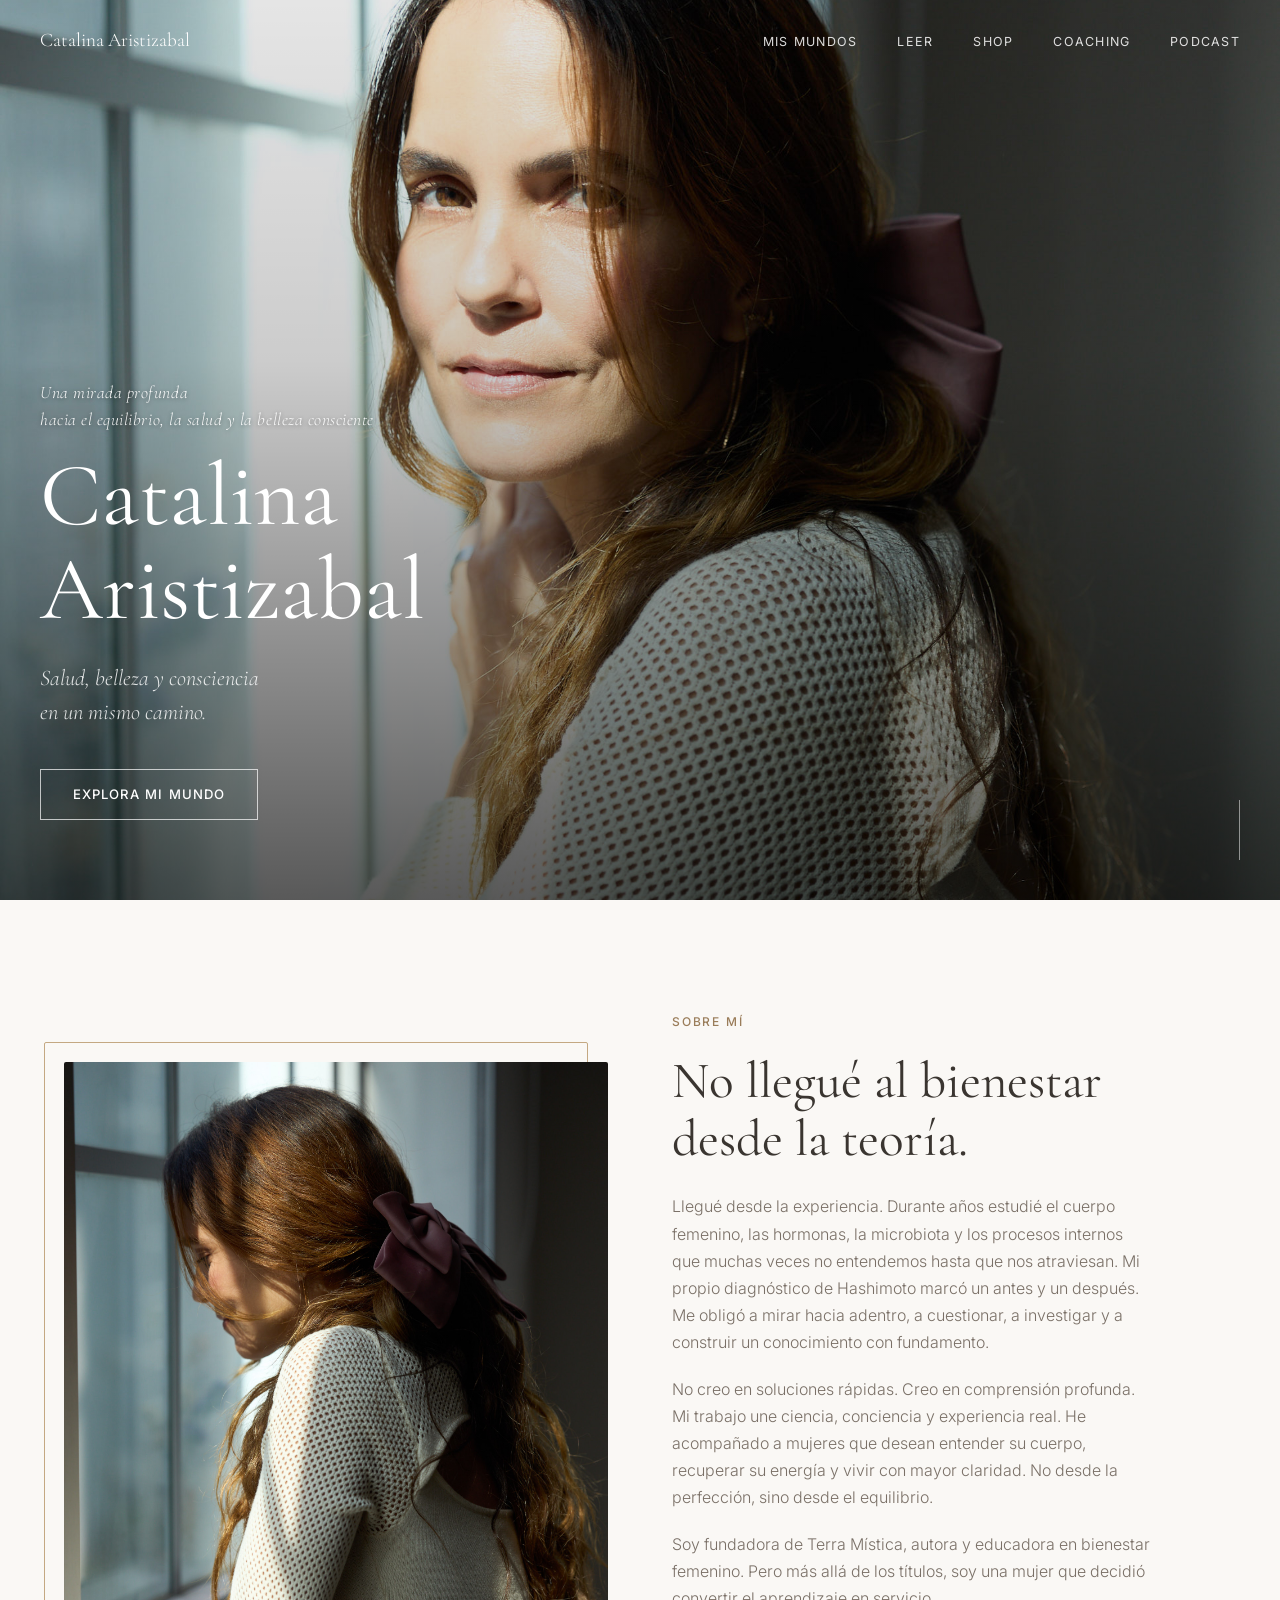
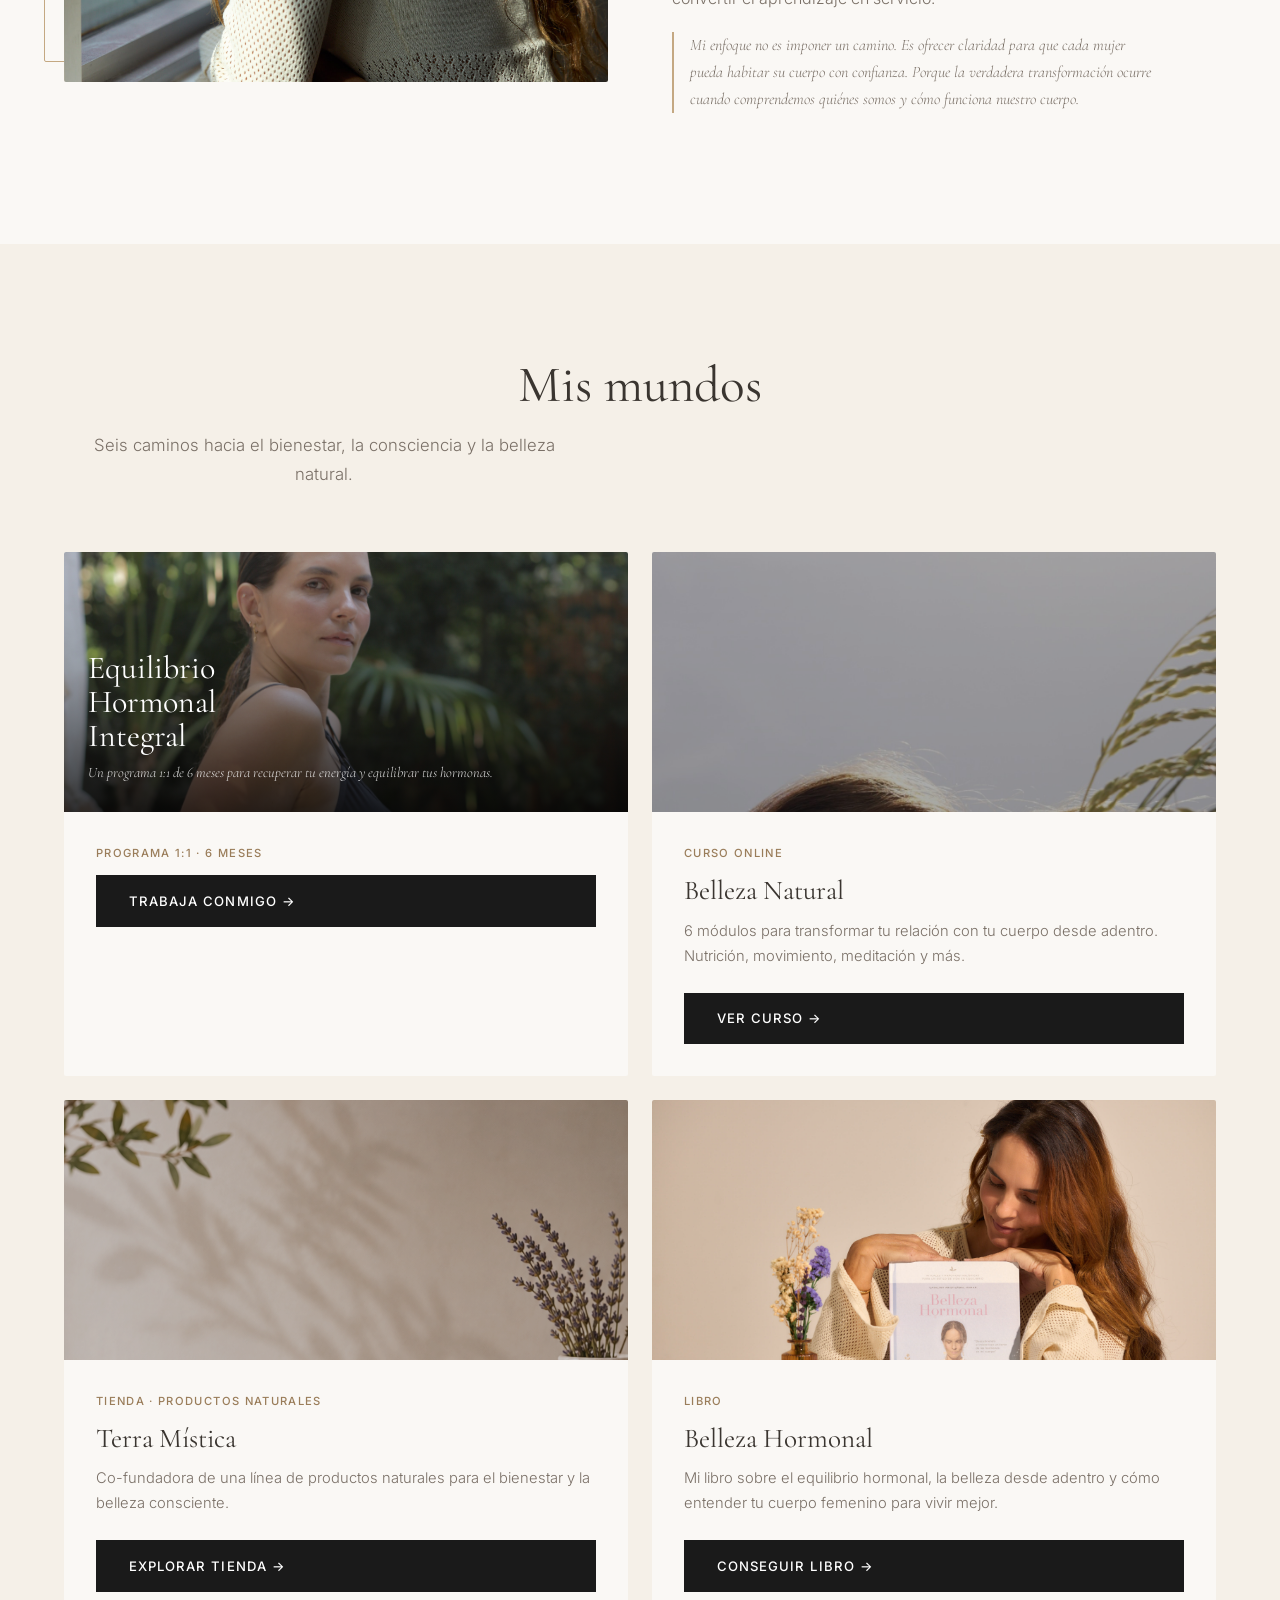
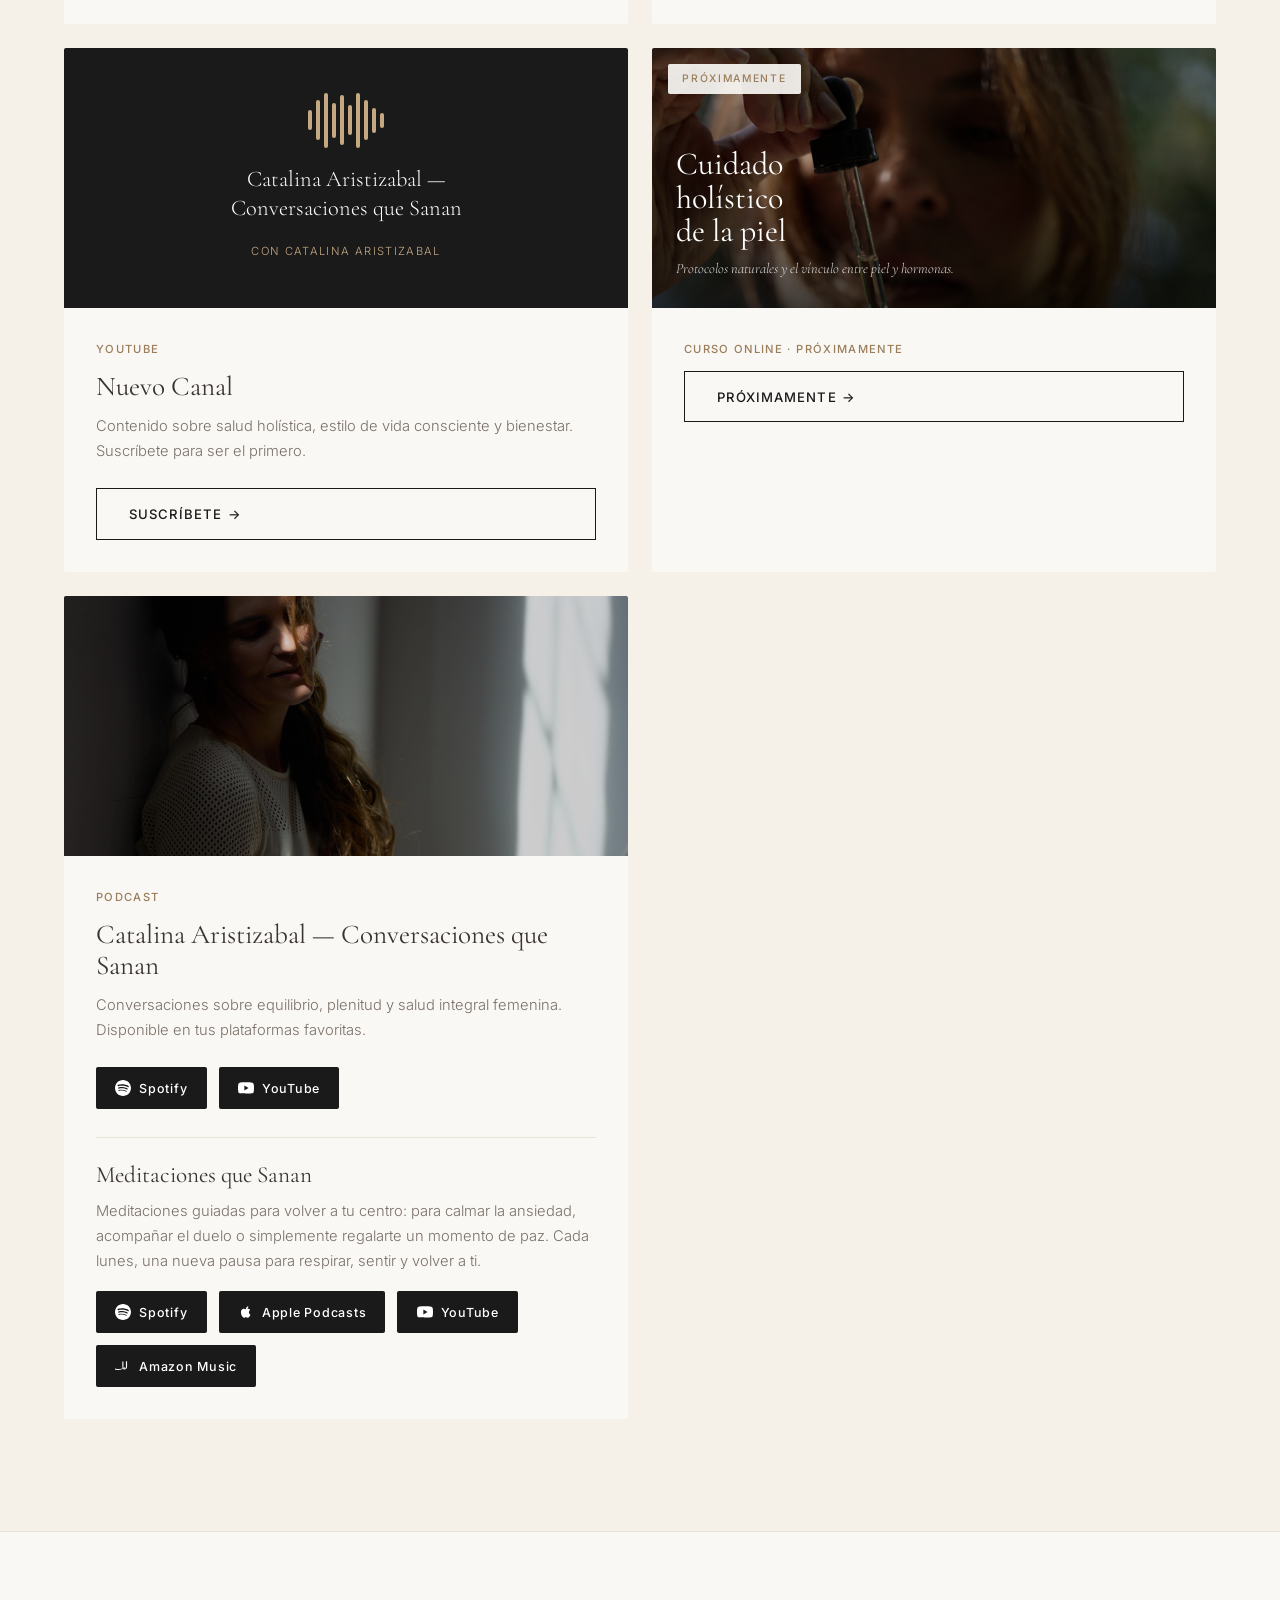
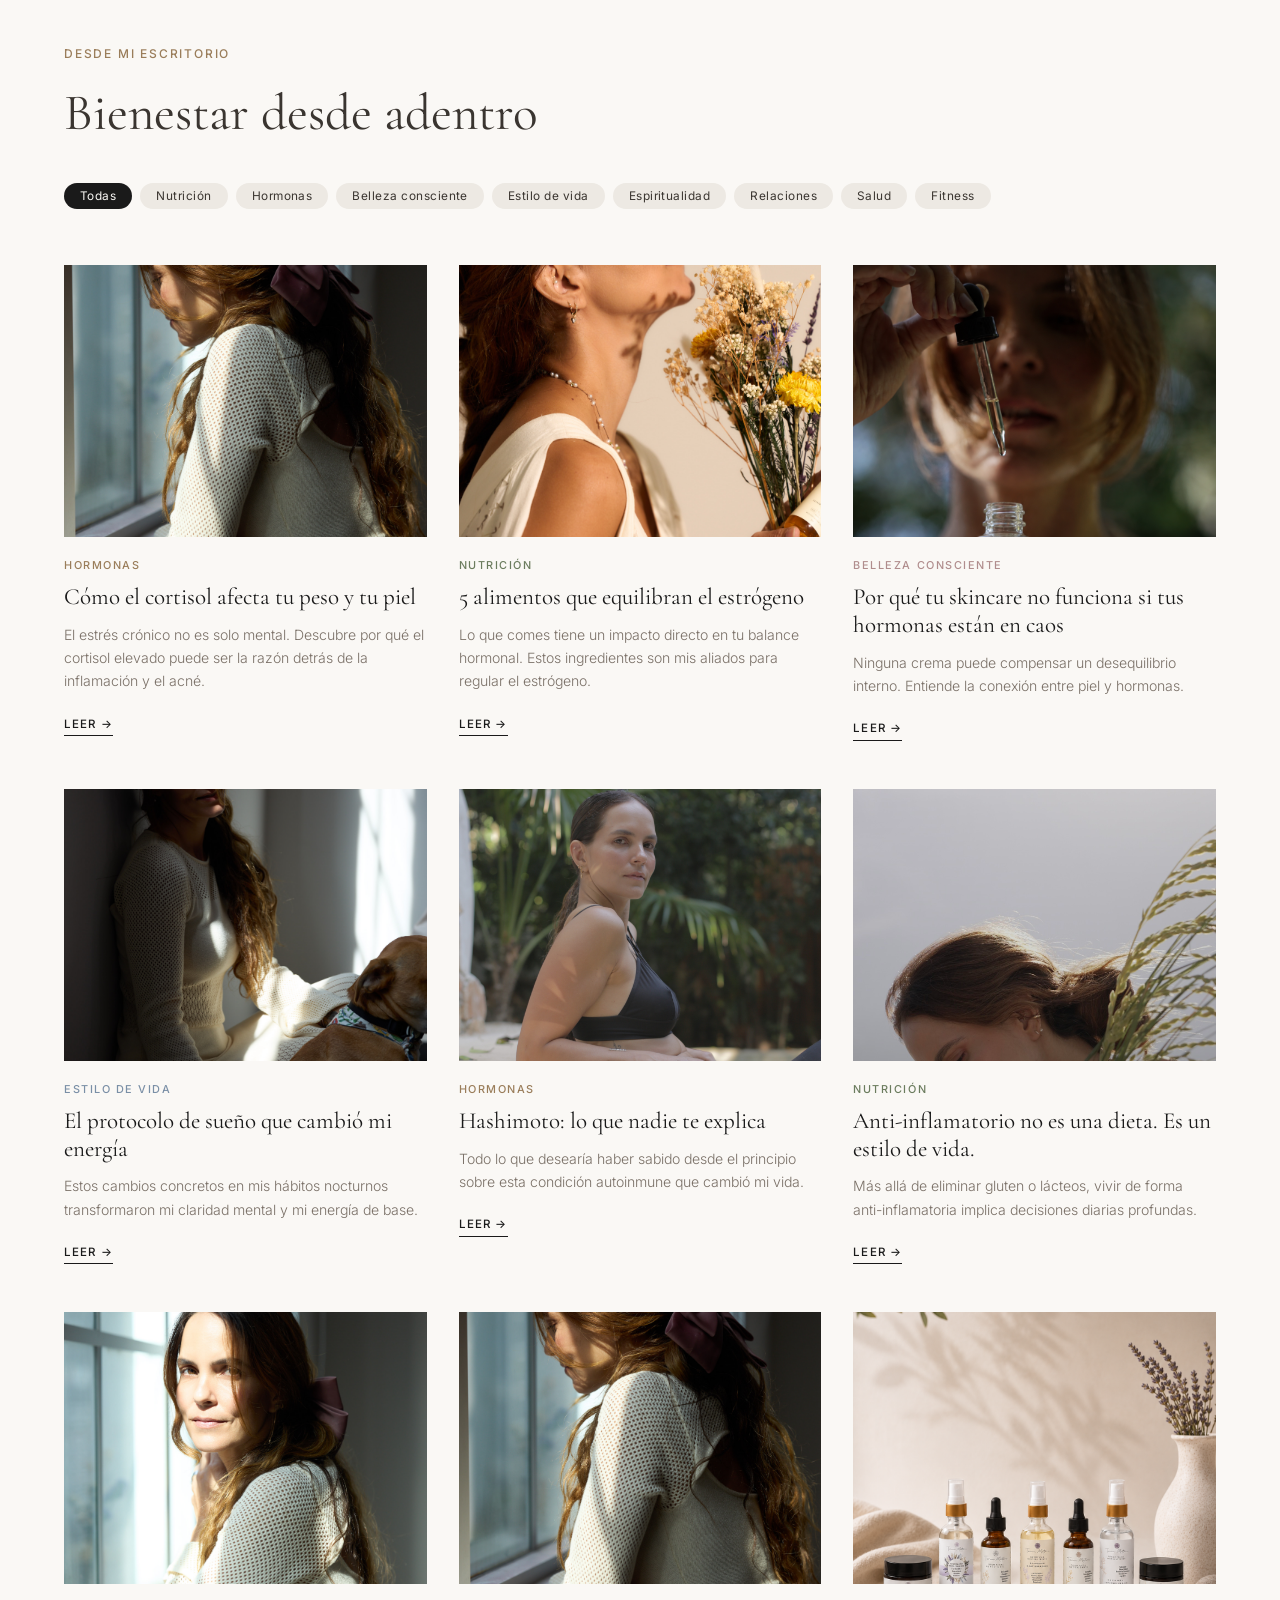
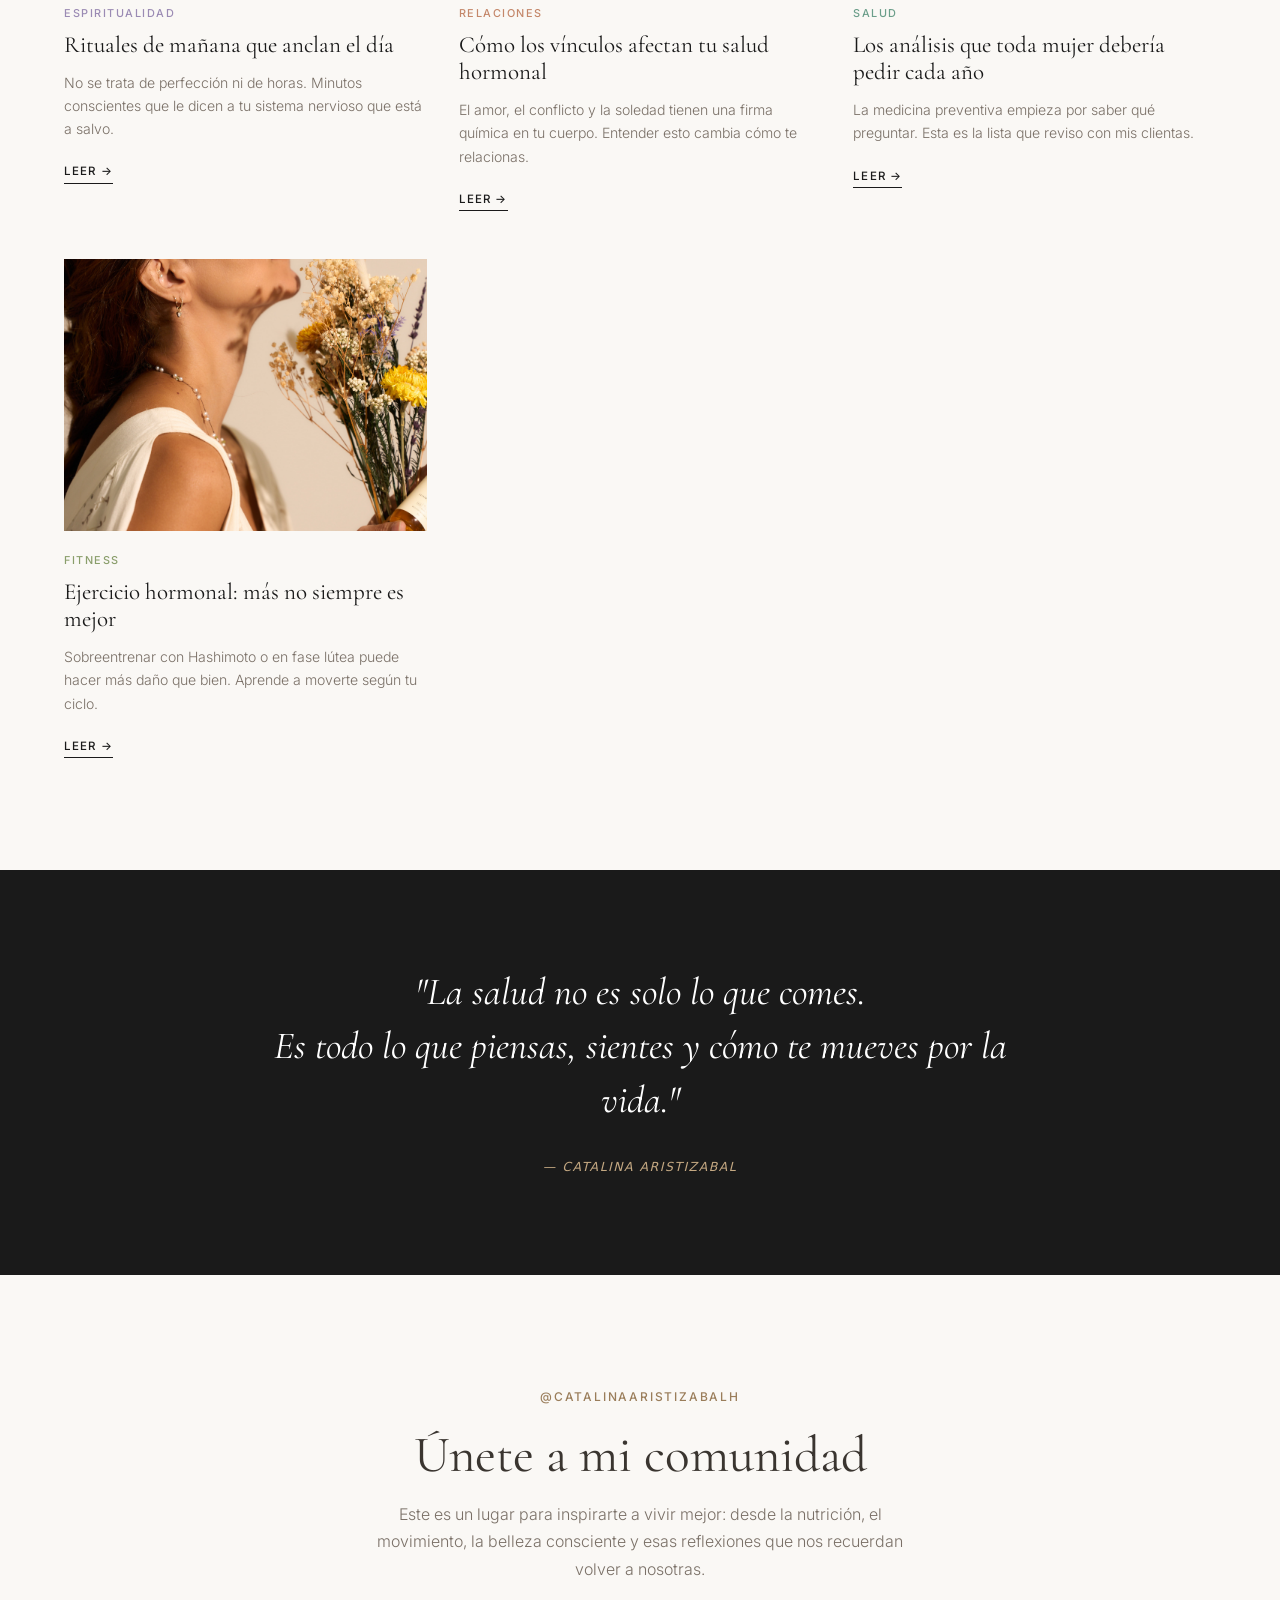
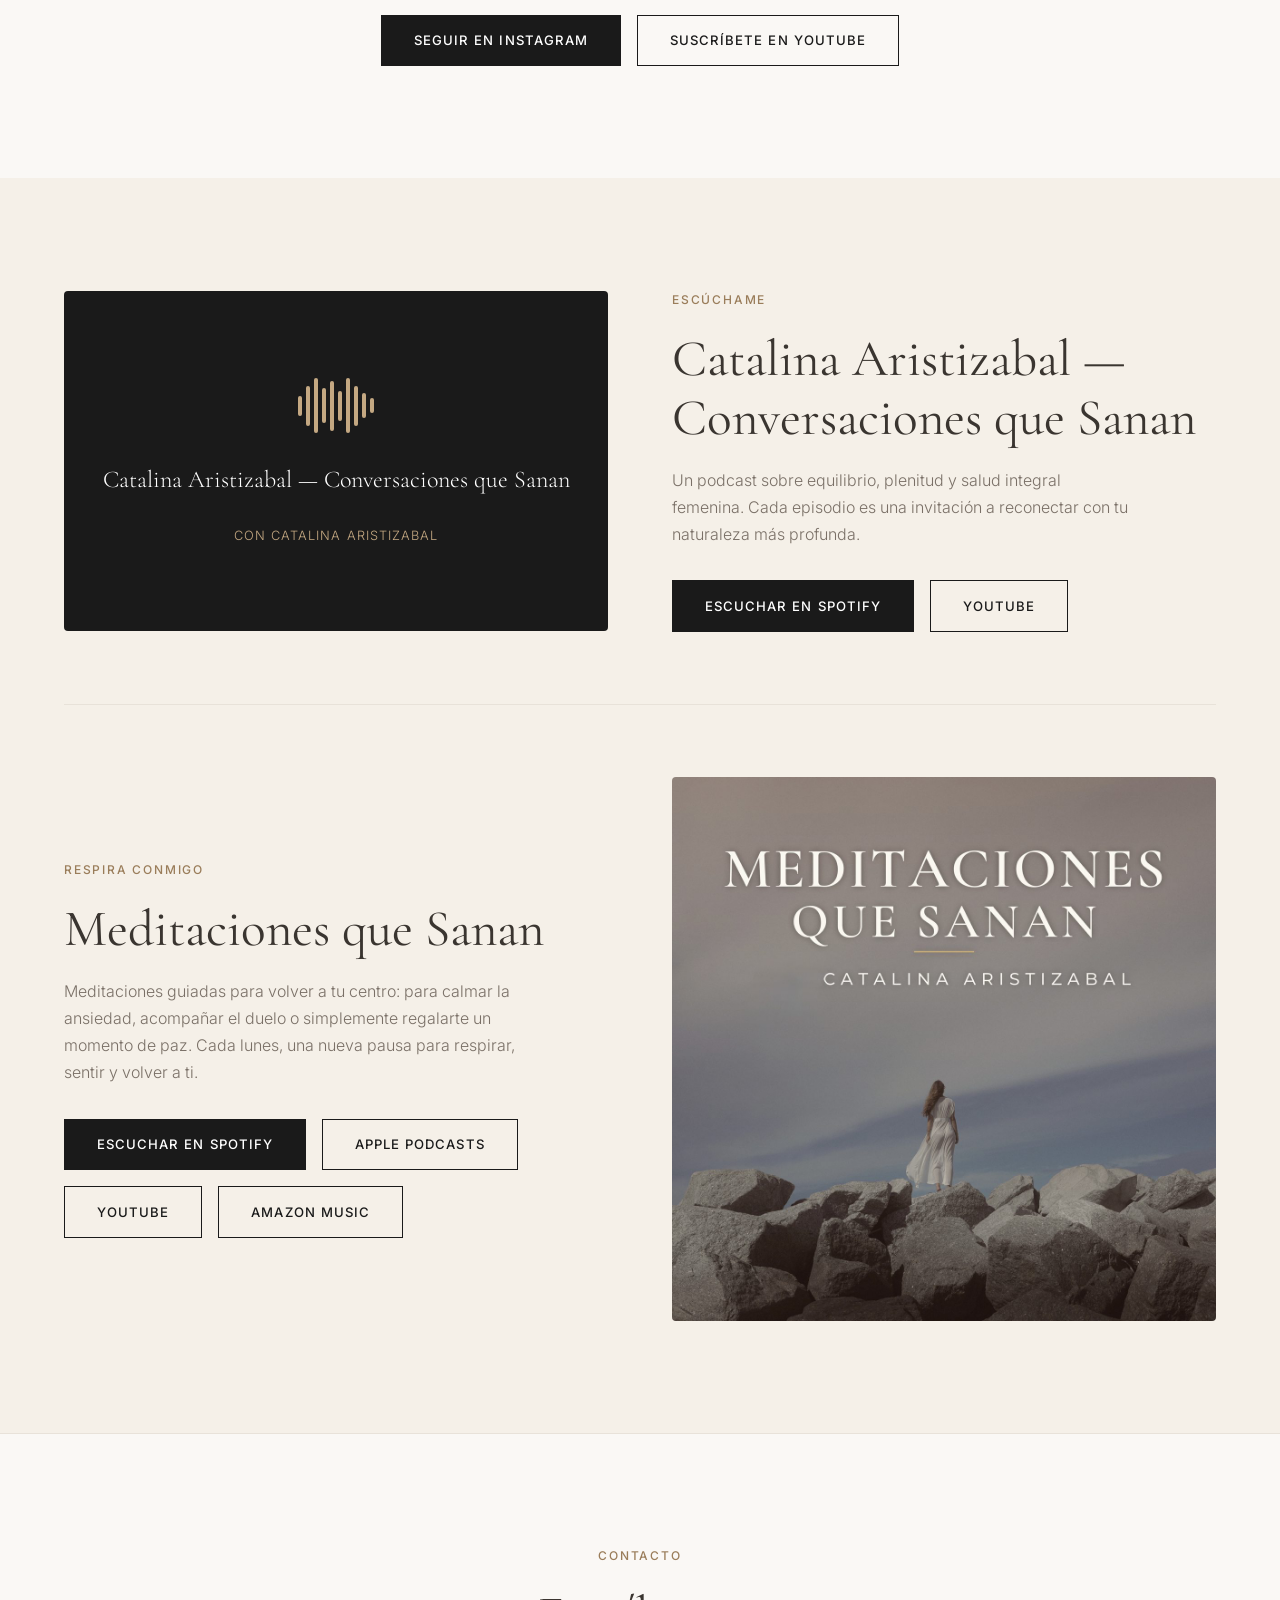
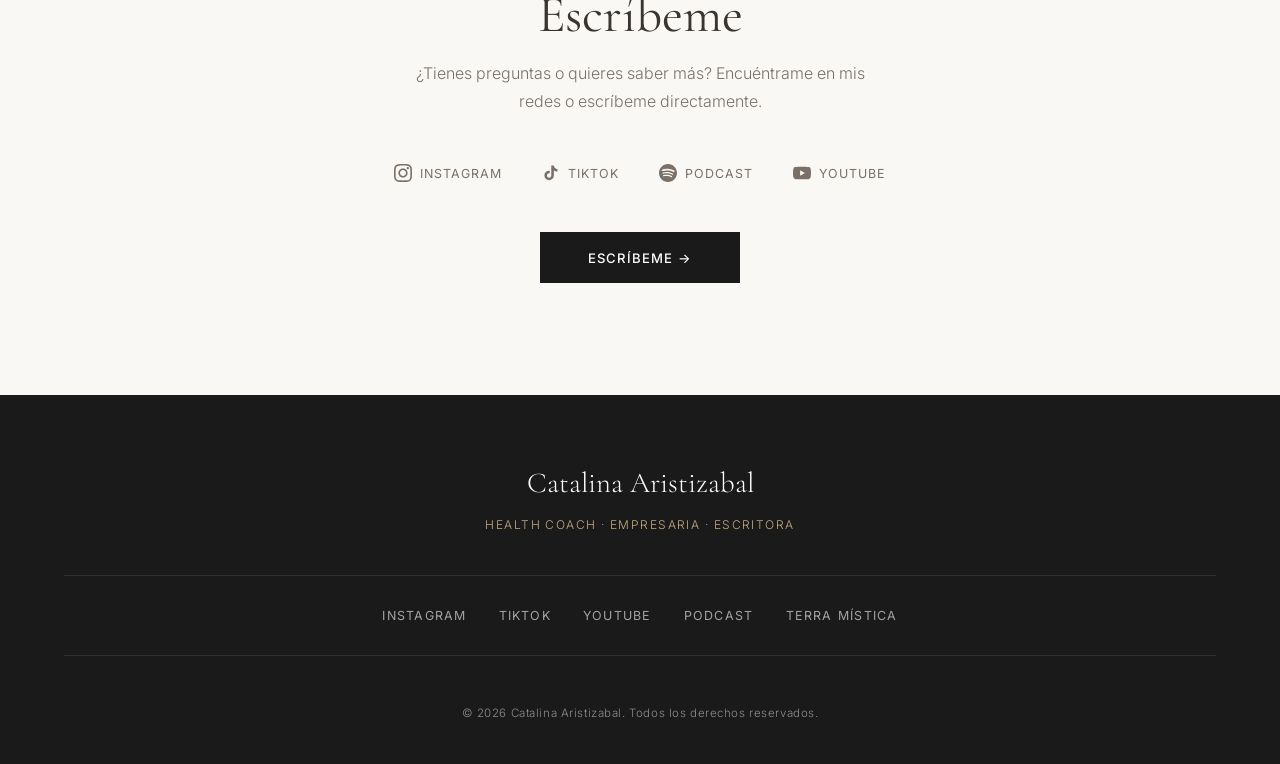
==== commit 792d9b29: "Add Meditaciones que Sanan inside the podcast area Sync the site to the live October pages so the pr" ====
--- a/index.html
+++ b/index.html
@@ -16,50 +16,29 @@
   <nav class="nav" id="nav">
     <a href="#" class="nav-logo">Catalina Aristizabal</a>
     <ul class="nav-links">
-      <li><a href="#sobre-mi" data-i18n="nav.about">Sobre mí</a></li>
-      <li class="nav-item-dropdown">
-        <a href="#mundos" data-i18n="nav.worlds" class="nav-dropdown-toggle">Mis mundos <span class="nav-arrow">&#9660;</span></a>
-        <ul class="nav-dropdown">
-          <li><a href="belleza-natural/index.html">Belleza Natural</a></li>
-          <li><a href="https://www.youtube.com/channel/UCPrXlia-G9QQEyMYRNGUVoQ" target="_blank">Nuevo Canal</a></li>
-          <li><a href="https://terramistica.us/" target="_blank">Terra Mística</a></li>
-          <li><a href="https://terramistica.us/es/products/belleza-hormonal" target="_blank">Belleza Hormonal</a></li>
-          <li><a href="https://www.spreaker.com/podcast/conversaciones-que-sanan--6677236" target="_blank">Conversaciones que Sanan</a></li>
-        </ul>
-      </li>
+      <li><a href="#mundos">Mis Mundos</a></li>
+      <li><a href="#editorial">Leer</a></li>
+      <li><a href="https://terramistica.us/" target="_blank" rel="noopener">Shop</a></li>
+      <li><a href="trabaja-conmigo/index.html">Coaching</a></li>
       <li><a href="#podcast">Podcast</a></li>
-      <li><a href="https://www.instagram.com/catalinaaristizabalh" target="_blank" rel="noopener">Instagram</a></li>
     </ul>
-    <div class="lang-switcher" id="langSwitcher">
-      <button class="lang-btn active" data-lang="es">ES</button>
-      <span class="lang-divider">|</span>
-      <button class="lang-btn" data-lang="en">EN</button>
-    </div>
     <button class="nav-toggle" id="navToggle" aria-label="Menu">
       <span></span><span></span><span></span>
     </button>
   </nav>
 
-  <!-- MENÚ MÓVIL (panel lateral izquierdo) -->
-  <div class="mobile-menu" id="mobileMenu">
-    <button class="mobile-menu-close" id="mobileMenuClose">&#10005;</button>
-    <ul class="mobile-nav-links">
-      <li><a href="#sobre-mi" data-i18n="nav.about">Sobre mí</a></li>
-      <li class="mobile-item-dropdown">
-        <button class="mobile-dropdown-toggle">Mis mundos <span class="mobile-arrow">&#9660;</span></button>
-        <ul class="mobile-dropdown">
-          <li><a href="belleza-natural/index.html">Belleza Natural</a></li>
-          <li><a href="https://www.youtube.com/channel/UCPrXlia-G9QQEyMYRNGUVoQ" target="_blank">Nuevo Canal</a></li>
-          <li><a href="https://terramistica.us/" target="_blank">Terra Mística</a></li>
-          <li><a href="https://terramistica.us/es/products/belleza-hormonal" target="_blank">Belleza Hormonal</a></li>
-          <li><a href="https://www.spreaker.com/podcast/conversaciones-que-sanan--6677236" target="_blank">Conversaciones que Sanan</a></li>
-        </ul>
-      </li>
-      <li><a href="#podcast">Podcast</a></li>
-      <li><a href="https://www.instagram.com/catalinaaristizabalh" target="_blank">Instagram</a></li>
-    </ul>
+  <!-- NAV NIVEL 2 — pills de categoría -->
+  <div class="nav-pills-bar" id="navPills">
+    <button class="pill active" data-filter="todas">Todas</button>
+    <button class="pill" data-filter="nutricion">Nutrición</button>
+    <button class="pill" data-filter="hormonas">Hormonas</button>
+    <button class="pill" data-filter="belleza">Belleza consciente</button>
+    <button class="pill" data-filter="estilo">Estilo de vida</button>
+    <button class="pill" data-filter="espiritualidad">Espiritualidad</button>
+    <button class="pill" data-filter="relaciones">Relaciones</button>
+    <button class="pill" data-filter="salud">Salud</button>
+    <button class="pill" data-filter="fitness">Fitness</button>
   </div>
-  <div class="mobile-menu-overlay" id="mobileMenuOverlay"></div>
 
   <!-- HERO -->
   <section class="hero">
@@ -67,12 +46,14 @@
       <img src="images/foto1.jpg" alt="Catalina Aristizabal" class="hero-img" />
     </div>
     <div class="hero-content">
-      <p class="hero-eyebrow" data-i18n="hero.eyebrow">Una mirada profunda<br />hacia el equilibrio, la salud y la belleza consciente</p>
+      <p class="hero-eyebrow">Una mirada profunda<br />hacia el equilibrio, la salud y la belleza consciente</p>
       <h1 class="hero-title">Catalina<br />Aristizabal</h1>
-      <p class="hero-tagline" data-i18n="hero.tagline">Salud, belleza y consciencia<br />en un mismo camino.</p>
-      <a href="#mundos" class="btn btn-outline-dark" data-i18n="hero.cta">Explora mi mundo</a>
-    </div>
-    <div class="hero-scroll"><span></span></div>
+      <p class="hero-tagline">Salud, belleza y consciencia<br />en un mismo camino.</p>
+      <a href="#mundos" class="btn btn-outline">Explora mi mundo</a>
+    </div>
+    <div class="hero-scroll">
+      <span></span>
+    </div>
   </section>
 
   <!-- SOBRE MÍ -->
@@ -82,13 +63,12 @@
         <img src="images/foto2.jpg" alt="Catalina" class="sobre-img" />
       </div>
       <div class="sobre-text fade-in">
-        <span class="section-label" data-i18n="about.label">Sobre mí</span>
-        <h2 data-i18n="about.title">No llegué al bienestar<br />desde la teoría.</h2>
-        <p data-i18n="about.p1">Llegué desde la experiencia. Durante años estudié el cuerpo femenino, las hormonas, la microbiota y los procesos internos que muchas veces no entendemos hasta que nos atraviesan. Mi propio diagnóstico de Hashimoto marcó un antes y un después. Me obligó a mirar hacia adentro, a cuestionar, a investigar y a construir un conocimiento con fundamento.</p>
-        <p data-i18n="about.p2">No creo en soluciones rápidas. Creo en comprensión profunda. Mi trabajo une ciencia, conciencia y experiencia real. He acompañado a mujeres que desean entender su cuerpo, recuperar su energía y vivir con mayor claridad. No desde la perfección, sino desde el equilibrio.</p>
-        <p data-i18n="about.p3">Soy fundadora de Terra Mística, autora y educadora en bienestar femenino. Pero más allá de los títulos, soy una mujer que decidió convertir el aprendizaje en servicio.</p>
-        <p class="sobre-frase" data-i18n="about.frase">Mi enfoque no es imponer un camino. Es ofrecer claridad para que cada mujer pueda habitar su cuerpo con confianza. Porque la verdadera transformación ocurre cuando comprendemos quiénes somos y cómo funciona nuestro cuerpo.</p>
-        <a href="https://www.instagram.com/catalinaaristizabalh" target="_blank" rel="noopener" class="btn btn-dark" data-i18n="about.cta">Sígueme en Instagram</a>
+        <span class="section-label">Sobre mí</span>
+        <h2>No llegué al bienestar<br />desde la teoría.</h2>
+        <p>Llegué desde la experiencia. Durante años estudié el cuerpo femenino, las hormonas, la microbiota y los procesos internos que muchas veces no entendemos hasta que nos atraviesan. Mi propio diagnóstico de Hashimoto marcó un antes y un después. Me obligó a mirar hacia adentro, a cuestionar, a investigar y a construir un conocimiento con fundamento.</p>
+        <p>No creo en soluciones rápidas. Creo en comprensión profunda. Mi trabajo une ciencia, conciencia y experiencia real. He acompañado a mujeres que desean entender su cuerpo, recuperar su energía y vivir con mayor claridad. No desde la perfección, sino desde el equilibrio.</p>
+        <p>Soy fundadora de Terra Mística, autora y educadora en bienestar femenino. Pero más allá de los títulos, soy una mujer que decidió convertir el aprendizaje en servicio.</p>
+        <p class="sobre-frase">Mi enfoque no es imponer un camino. Es ofrecer claridad para que cada mujer pueda habitar su cuerpo con confianza. Porque la verdadera transformación ocurre cuando comprendemos quiénes somos y cómo funciona nuestro cuerpo.</p>
       </div>
     </div>
   </section>
@@ -97,78 +77,251 @@
   <section class="mundos" id="mundos">
     <div class="container">
       <div class="section-header fade-in">
-        <span class="section-label" data-i18n="worlds.label">Lo que hago</span>
-        <h2 data-i18n="worlds.title">Mis mundos</h2>
-        <p class="section-desc" data-i18n="worlds.desc">Cinco caminos hacia el bienestar, la consciencia y la belleza natural.</p>
-      </div>
+        <h2>Mis mundos</h2>
+        <p class="section-desc">Seis caminos hacia el bienestar, la consciencia y la belleza natural.</p>
+      </div>
+
       <div class="mundos-grid">
 
+        <!-- Coaching — texto overlay -->
+        <article class="mundo-card fade-in">
+          <div class="mundo-image-wrap mundo-image-wrap--text">
+            <img src="images/coaching.jpg" alt="Coaching con Catalina" style="object-position: center 30%;" />
+            <div class="mundo-overlay mundo-overlay--strong"></div>
+            <div class="mundo-text-overlay">
+              <h3>Equilibrio<br />Hormonal<br />Integral</h3>
+              <p class="mundo-overlay-sub"><em>Un programa 1:1 de 6 meses para recuperar tu energía y equilibrar tus hormonas.</em></p>
+            </div>
+          </div>
+          <div class="mundo-content">
+            <span class="mundo-tag">Programa 1:1 · 6 meses</span>
+            <a href="trabaja-conmigo/index.html" class="btn btn-dark">Trabaja conmigo →</a>
+          </div>
+        </article>
+
+        <!-- Belleza Natural -->
         <article class="mundo-card fade-in">
           <div class="mundo-image-wrap">
-            <img src="images/foto3.jpg" alt="Curso Belleza Natural" />
+            <img src="images/belleza-natural.jpg" alt="Curso Belleza Natural" style="object-position: center top;" />
             <div class="mundo-overlay"></div>
           </div>
           <div class="mundo-content">
-            <span class="mundo-tag" data-i18n="worlds.course.tag">Curso online</span>
-            <h3 data-i18n="worlds.course.title">Belleza Natural</h3>
-            <p data-i18n="worlds.course.desc">6 módulos para transformar tu relación con tu cuerpo desde adentro. Nutrición, movimiento, meditación y más.</p>
-            <a href="belleza-natural/index.html" class="btn btn-dark" data-i18n="worlds.course.cta">Ver curso</a>
-          </div>
-        </article>
-
+            <span class="mundo-tag">Curso online</span>
+            <h3>Belleza Natural</h3>
+            <p>6 módulos para transformar tu relación con tu cuerpo desde adentro. Nutrición, movimiento, meditación y más.</p>
+            <a href="belleza-natural/index.html" class="btn btn-dark">Ver curso →</a>
+          </div>
+        </article>
+
+        <!-- Terra Mística -->
         <article class="mundo-card fade-in">
           <div class="mundo-image-wrap">
-            <img src="images/youtube-canal.jpg" alt="Nuevo Canal YouTube" />
+            <img src="images/terra-mystica.jpg" alt="Terra Mística" />
             <div class="mundo-overlay"></div>
           </div>
           <div class="mundo-content">
-            <span class="mundo-tag" data-i18n="worlds.youtube.tag">YouTube · Próximamente</span>
-            <h3 data-i18n="worlds.youtube.title">Nuevo Canal</h3>
-            <p data-i18n="worlds.youtube.desc">Contenido sobre salud holística, estilo de vida consciente y bienestar. Suscríbete para ser el primero.</p>
-            <a href="https://www.youtube.com/channel/UCPrXlia-G9QQEyMYRNGUVoQ" target="_blank" rel="noopener" class="btn btn-outline-dark" data-i18n="worlds.youtube.cta">Suscríbete</a>
-          </div>
-        </article>
-
-        <article class="mundo-card fade-in">
-          <div class="mundo-image-wrap">
-            <img src="images/terra.jpg" alt="Terra Mística" style="object-position: center 30%;" />
-            <div class="mundo-overlay"></div>
-          </div>
-          <div class="mundo-content">
-            <span class="mundo-tag" data-i18n="worlds.terra.tag">Tienda · Productos naturales</span>
-            <h3 data-i18n="worlds.terra.title">Terra Mística</h3>
-            <p data-i18n="worlds.terra.desc">Co-fundadora de una línea de productos naturales para el bienestar y la belleza consciente.</p>
-            <a href="https://terramistica.us/" target="_blank" rel="noopener" class="btn btn-dark" data-i18n="worlds.terra.cta">Explorar tienda</a>
-            <a href="https://www.instagram.com/TerraMistica.US" target="_blank" rel="noopener" class="btn btn-outline-dark" data-i18n="worlds.terra.instagram">Síguenos en Instagram</a>
-          </div>
-        </article>
-
+            <span class="mundo-tag">Tienda · Productos naturales</span>
+            <h3>Terra Mística</h3>
+            <p>Co-fundadora de una línea de productos naturales para el bienestar y la belleza consciente.</p>
+            <a href="https://terramistica.us/" target="_blank" rel="noopener" class="btn btn-dark">Explorar tienda →</a>
+          </div>
+        </article>
+
+        <!-- Libro -->
         <article class="mundo-card fade-in">
           <div class="mundo-image-wrap">
             <img src="images/libro-belleza-hormonal.jpg" alt="Libro Belleza Hormonal" />
           </div>
           <div class="mundo-content">
-            <span class="mundo-tag" data-i18n="worlds.book.tag">Libro</span>
-            <h3 data-i18n="worlds.book.title">Belleza Hormonal</h3>
-            <p data-i18n="worlds.book.desc">Mi libro sobre el equilibrio hormonal, la belleza desde adentro y cómo entender tu cuerpo femenino para vivir mejor.</p>
-            <a href="https://terramistica.us/es/products/belleza-hormonal?_pos=1&_psq=libro&_ss=e&_v=1.0" target="_blank" rel="noopener" class="btn btn-dark" data-i18n="worlds.book.cta">Conseguir libro</a>
-          </div>
-        </article>
-
+            <span class="mundo-tag">Libro</span>
+            <h3>Belleza Hormonal</h3>
+            <p>Mi libro sobre el equilibrio hormonal, la belleza desde adentro y cómo entender tu cuerpo femenino para vivir mejor.</p>
+            <a href="https://terramistica.us/es/products/belleza-hormonal?_pos=1&_psq=libro&_ss=e&_v=1.0" target="_blank" rel="noopener" class="btn btn-dark">Conseguir libro →</a>
+          </div>
+        </article>
+
+        <!-- YouTube -->
+        <article class="mundo-card fade-in">
+          <div class="mundo-image-wrap mundo-image-wrap--youtube" style="background: var(--color-dark); display: flex; flex-direction: column; align-items: center; justify-content: center; gap: 1.2rem; padding: 2rem;">
+            <div class="podcast-waves" style="height: 50px;">
+              <span></span><span></span><span></span><span></span><span></span>
+              <span></span><span></span><span></span><span></span><span></span>
+            </div>
+            <p style="font-family: var(--font-serif); font-size: 1.4rem; color: #fff; text-align: center; line-height: 1.3;">Catalina Aristizabal —<br />Conversaciones que Sanan</p>
+            <p style="font-size: 0.7rem; letter-spacing: 0.12em; text-transform: uppercase; color: var(--color-terra); text-align: center;">con Catalina Aristizabal</p>
+          </div>
+          <div class="mundo-content">
+            <span class="mundo-tag">YouTube</span>
+            <h3>Nuevo Canal</h3>
+            <p>Contenido sobre salud holística, estilo de vida consciente y bienestar. Suscríbete para ser el primero.</p>
+            <a href="https://www.youtube.com/channel/UCPrXlia-G9QQEyMYRNGUVoQ" target="_blank" rel="noopener" class="btn btn-outline-dark">Suscríbete →</a>
+          </div>
+        </article>
+
+        <!-- Cuidado holístico de la piel — Próximamente -->
+        <article class="mundo-card fade-in">
+          <div class="mundo-image-wrap mundo-image-wrap--text">
+            <img src="images/skin-course.png" alt="Cuidado holístico de la piel" style="object-position: center top;" />
+            <div class="mundo-overlay mundo-overlay--strong"></div>
+            <span class="proximamente-badge">Próximamente</span>
+            <div class="mundo-text-overlay">
+              <h3>Cuidado<br />holístico<br />de la piel</h3>
+              <p class="mundo-overlay-sub"><em>Protocolos naturales y el vínculo entre piel y hormonas.</em></p>
+            </div>
+          </div>
+          <div class="mundo-content">
+            <span class="mundo-tag">Curso online · Próximamente</span>
+            <a href="#" class="btn btn-outline-dark">Próximamente →</a>
+          </div>
+        </article>
+
+        <!-- Podcast -->
         <article class="mundo-card fade-in">
           <div class="mundo-image-wrap">
-            <img src="images/foto4.jpg" alt="Podcast Conversaciones que Sanan" />
+            <img src="images/foto4.jpg" alt="Podcast Catalina Aristizabal — Conversaciones que Sanan" />
             <div class="mundo-overlay"></div>
           </div>
           <div class="mundo-content">
-            <span class="mundo-tag" data-i18n="worlds.podcast.tag">Podcast</span>
-            <h3 data-i18n="worlds.podcast.title">Conversaciones que Sanan</h3>
-            <p data-i18n="worlds.podcast.desc">Conversaciones profundas que sanan el alma, la mente y el cuerpo. Disponible en Spreaker.</p>
+            <span class="mundo-tag">Podcast</span>
+            <h3>Catalina Aristizabal — Conversaciones que Sanan</h3>
+            <p>Conversaciones sobre equilibrio, plenitud y salud integral femenina. Disponible en tus plataformas favoritas.</p>
             <div class="podcast-links">
-              <a href="https://www.spreaker.com/podcast/conversaciones-que-sanan--6677236" target="_blank" rel="noopener" class="btn-podcast">Spreaker</a>
-              <a href="https://open.spotify.com/show/0FNk7JtYBHISEStvZfWXEb?si=7ee4f7260a444f9d" target="_blank" rel="noopener" class="btn-podcast">Spotify</a>
-            </div>
-          </div>
+              <a href="https://open.spotify.com/show/0FNk7JtYBHISEStvZfWXEb?si=1113f979df5e411d" target="_blank" rel="noopener" class="btn-podcast">
+                <svg xmlns="http://www.w3.org/2000/svg" viewBox="0 0 24 24" fill="currentColor" width="16" height="16"><path d="M12 0C5.4 0 0 5.4 0 12s5.4 12 12 12 12-5.4 12-12S18.66 0 12 0zm5.521 17.34c-.24.359-.66.48-1.021.24-2.82-1.74-6.36-2.101-10.561-1.141-.418.122-.779-.179-.899-.539-.12-.421.18-.78.54-.9 4.56-1.021 8.52-.6 11.64 1.32.42.18.479.659.301 1.02zm1.44-3.3c-.301.42-.841.6-1.262.3-3.239-1.98-8.159-2.58-11.939-1.38-.479.12-1.02-.12-1.14-.6-.12-.48.12-1.021.6-1.141C9.6 9.9 15 10.561 18.72 12.84c.361.181.54.78.241 1.2zm.12-3.36C15.24 8.4 8.82 8.16 5.16 9.301c-.6.179-1.2-.181-1.38-.721-.18-.601.18-1.2.72-1.381 4.26-1.26 11.28-1.02 15.721 1.621.539.3.719 1.02.419 1.56-.299.421-1.02.599-1.559.3z"/></svg>
+                Spotify
+              </a>
+              <a href="https://www.youtube.com/channel/UCPrXlia-G9QQEyMYRNGUVoQ" target="_blank" rel="noopener" class="btn-podcast">
+                <svg xmlns="http://www.w3.org/2000/svg" viewBox="0 0 24 24" fill="currentColor" width="16" height="16"><path d="M23.498 6.186a3.016 3.016 0 0 0-2.122-2.136C19.505 3.545 12 3.545 12 3.545s-7.505 0-9.377.505A3.017 3.017 0 0 0 .502 6.186C0 8.07 0 12 0 12s0 3.93.502 5.814a3.016 3.016 0 0 0 2.122 2.136c1.871.505 9.376.505 9.376.505s7.505 0 9.377-.505a3.015 3.015 0 0 0 2.122-2.136C24 15.93 24 12 24 12s0-3.93-.502-5.814zM9.545 15.568V8.432L15.818 12l-6.273 3.568z"/></svg>
+                YouTube
+              </a>
+            </div>
+            <div class="podcast-also">
+              <h3>Meditaciones que Sanan</h3>
+              <p>Meditaciones guiadas para volver a tu centro: para calmar la ansiedad, acompañar el duelo o simplemente regalarte un momento de paz. Cada lunes, una nueva pausa para respirar, sentir y volver a ti.</p>
+              <div class="podcast-links">
+                <a href="https://open.spotify.com/show/1p5vmACIbxCH9JrVYw2H1e" target="_blank" rel="noopener" class="btn-podcast">
+                  <svg xmlns="http://www.w3.org/2000/svg" viewBox="0 0 24 24" fill="currentColor" width="16" height="16"><path d="M12 0C5.4 0 0 5.4 0 12s5.4 12 12 12 12-5.4 12-12S18.66 0 12 0zm5.521 17.34c-.24.359-.66.48-1.021.24-2.82-1.74-6.36-2.101-10.561-1.141-.418.122-.779-.179-.899-.539-.12-.421.18-.78.54-.9 4.56-1.021 8.52-.6 11.64 1.32.42.18.479.659.301 1.02zm1.44-3.3c-.301.42-.841.6-1.262.3-3.239-1.98-8.159-2.58-11.939-1.38-.479.12-1.02-.12-1.14-.6-.12-.48.12-1.021.6-1.141C9.6 9.9 15 10.561 18.72 12.84c.361.181.54.78.241 1.2zm.12-3.36C15.24 8.4 8.82 8.16 5.16 9.301c-.6.179-1.2-.181-1.38-.721-.18-.601.18-1.2.72-1.381 4.26-1.26 11.28-1.02 15.721 1.621.539.3.719 1.02.419 1.56-.299.421-1.02.599-1.559.3z"/></svg>
+                  Spotify
+                </a>
+                <a href="https://podcasts.apple.com/us/podcast/meditaciones-que-sanan/id6827311081" target="_blank" rel="noopener" class="btn-podcast">
+                  <svg xmlns="http://www.w3.org/2000/svg" viewBox="0 0 24 24" fill="currentColor" width="16" height="16"><path d="M16.37 12.25c0-2.21 1.81-3.27 1.89-3.32-1.03-1.51-2.64-1.72-3.21-1.74-1.37-.14-2.67.81-3.36.81-.7 0-1.77-.79-2.91-.77-1.5.02-2.88.87-3.65 2.21-1.56 2.7-.4 6.7 1.12 8.89.74 1.07 1.62 2.27 2.78 2.23 1.12-.05 1.54-.72 2.89-.72 1.35 0 1.73.72 2.91.7 1.2-.02 1.96-1.09 2.69-2.17.85-1.24 1.2-2.44 1.22-2.5-.03-.01-2.34-.9-2.37-3.62zM14.55 6.3c.62-.75 1.03-1.79.92-2.83-.89.04-1.96.59-2.6 1.34-.57.66-1.07 1.72-.94 2.73 1 .08 2-.32 2.62-1.24z"/></svg>
+                  Apple Podcasts
+                </a>
+                <a href="https://www.youtube.com/playlist?list=PLeIMoK-tHaC0" target="_blank" rel="noopener" class="btn-podcast">
+                  <svg xmlns="http://www.w3.org/2000/svg" viewBox="0 0 24 24" fill="currentColor" width="16" height="16"><path d="M23.498 6.186a3.016 3.016 0 0 0-2.122-2.136C19.505 3.545 12 3.545 12 3.545s-7.505 0-9.377.505A3.017 3.017 0 0 0 .502 6.186C0 8.07 0 12 0 12s0 3.93.502 5.814a3.016 3.016 0 0 0 2.122 2.136c1.871.505 9.376.505 9.376.505s7.505 0 9.377-.505a3.015 3.015 0 0 0 2.122-2.136C24 15.93 24 12 24 12s0-3.93-.502-5.814zM9.545 15.568V8.432L15.818 12l-6.273 3.568z"/></svg>
+                  YouTube
+                </a>
+                <a href="https://music.amazon.com/podcasts/501cb068-115d-4d0b-b084-684a41c66203" target="_blank" rel="noopener" class="btn-podcast">
+                  <svg xmlns="http://www.w3.org/2000/svg" viewBox="0 0 24 24" fill="currentColor" width="16" height="16"><path d="M13.2 15.5c-2.2 1.6-5.4 2.5-8.1 2.5-3.8 0-7.3-1.4-9.9-3.8-.2-.2 0-.5.3-.3 2.9 1.7 6.6 2.7 10.4 2.7 2.5 0 5.3-.5 7.8-1.6.4-.2.8.2.4.5h-.9zm1.3-1.2c-.3-.4-1.8-.2-2.5-.1-.2 0-.3-.2-.1-.3 1-.7 2.8-.5 3-.3.2.2 0 2.1-1 3-.2.1-.3 0-.2-.2.2-.7.8-1.7.8-2.1zM16.4 4.8v7.4c0 2.3-.5 3.4-2 3.4-1.2 0-1.8-.8-1.8-2.1V5.4h-1.6v8.2c0 2.4 1.2 3.6 3.3 3.6 1.7 0 2.9-.8 3.4-2.2.3-.8.4-1.9.4-3V4.8h-1.7z"/></svg>
+                  Amazon Music
+                </a>
+              </div>
+            </div>
+          </div>
+        </article>
+
+      </div>
+    </div>
+  </section>
+
+  <!-- EDITORIAL -->
+  <section class="editorial" id="editorial">
+    <div class="container">
+      <div class="editorial-header fade-in">
+        <span class="section-label">Desde mi escritorio</span>
+        <h2>Bienestar desde adentro</h2>
+      </div>
+      <div class="filter-pills">
+        <button class="pill active" data-filter="todas">Todas</button>
+        <button class="pill" data-filter="nutricion">Nutrición</button>
+        <button class="pill" data-filter="hormonas">Hormonas</button>
+        <button class="pill" data-filter="belleza">Belleza consciente</button>
+        <button class="pill" data-filter="estilo">Estilo de vida</button>
+        <button class="pill" data-filter="espiritualidad">Espiritualidad</button>
+        <button class="pill" data-filter="relaciones">Relaciones</button>
+        <button class="pill" data-filter="salud">Salud</button>
+        <button class="pill" data-filter="fitness">Fitness</button>
+      </div>
+      <div class="editorial-grid" id="editorialGrid">
+
+        <article class="article-card fade-in" data-category="hormonas">
+          <img class="article-card-img" src="images/foto2.jpg" alt="" />
+          <span class="article-tag tag--hormonas">Hormonas</span>
+          <h3>Cómo el cortisol afecta tu peso y tu piel</h3>
+          <p>El estrés crónico no es solo mental. Descubre por qué el cortisol elevado puede ser la razón detrás de la inflamación y el acné.</p>
+          <a href="#" class="article-read">Leer →</a>
+        </article>
+
+        <article class="article-card fade-in" data-category="nutricion">
+          <img class="article-card-img" src="images/foto3.jpg" alt="" />
+          <span class="article-tag tag--nutricion">Nutrición</span>
+          <h3>5 alimentos que equilibran el estrógeno</h3>
+          <p>Lo que comes tiene un impacto directo en tu balance hormonal. Estos ingredientes son mis aliados para regular el estrógeno.</p>
+          <a href="#" class="article-read">Leer →</a>
+        </article>
+
+        <article class="article-card fade-in" data-category="belleza">
+          <img class="article-card-img" src="images/skin-course.png" alt="" style="object-position: center top;" />
+          <span class="article-tag tag--belleza">Belleza consciente</span>
+          <h3>Por qué tu skincare no funciona si tus hormonas están en caos</h3>
+          <p>Ninguna crema puede compensar un desequilibrio interno. Entiende la conexión entre piel y hormonas.</p>
+          <a href="#" class="article-read">Leer →</a>
+        </article>
+
+        <article class="article-card fade-in" data-category="estilo">
+          <img class="article-card-img" src="images/foto4.jpg" alt="" />
+          <span class="article-tag tag--estilo">Estilo de vida</span>
+          <h3>El protocolo de sueño que cambió mi energía</h3>
+          <p>Estos cambios concretos en mis hábitos nocturnos transformaron mi claridad mental y mi energía de base.</p>
+          <a href="#" class="article-read">Leer →</a>
+        </article>
+
+        <article class="article-card fade-in" data-category="hormonas">
+          <img class="article-card-img" src="images/coaching.jpg" alt="" style="object-position: center 30%;" />
+          <span class="article-tag tag--hormonas">Hormonas</span>
+          <h3>Hashimoto: lo que nadie te explica</h3>
+          <p>Todo lo que desearía haber sabido desde el principio sobre esta condición autoinmune que cambió mi vida.</p>
+          <a href="#" class="article-read">Leer →</a>
+        </article>
+
+        <article class="article-card fade-in" data-category="nutricion">
+          <img class="article-card-img" src="images/belleza-natural.jpg" alt="" style="object-position: center top;" />
+          <span class="article-tag tag--nutricion">Nutrición</span>
+          <h3>Anti-inflamatorio no es una dieta. Es un estilo de vida.</h3>
+          <p>Más allá de eliminar gluten o lácteos, vivir de forma anti-inflamatoria implica decisiones diarias profundas.</p>
+          <a href="#" class="article-read">Leer →</a>
+        </article>
+
+        <article class="article-card fade-in" data-category="espiritualidad">
+          <img class="article-card-img" src="images/foto1.jpg" alt="" style="object-position: center 20%;" />
+          <span class="article-tag tag--espiritualidad">Espiritualidad</span>
+          <h3>Rituales de mañana que anclan el día</h3>
+          <p>No se trata de perfección ni de horas. Minutos conscientes que le dicen a tu sistema nervioso que está a salvo.</p>
+          <a href="#" class="article-read">Leer →</a>
+        </article>
+
+        <article class="article-card fade-in" data-category="relaciones">
+          <img class="article-card-img" src="images/foto2.jpg" alt="" />
+          <span class="article-tag tag--relaciones">Relaciones</span>
+          <h3>Cómo los vínculos afectan tu salud hormonal</h3>
+          <p>El amor, el conflicto y la soledad tienen una firma química en tu cuerpo. Entender esto cambia cómo te relacionas.</p>
+          <a href="#" class="article-read">Leer →</a>
+        </article>
+
+        <article class="article-card fade-in" data-category="salud">
+          <img class="article-card-img" src="images/terra-mystica.jpg" alt="" />
+          <span class="article-tag tag--salud">Salud</span>
+          <h3>Los análisis que toda mujer debería pedir cada año</h3>
+          <p>La medicina preventiva empieza por saber qué preguntar. Esta es la lista que reviso con mis clientas.</p>
+          <a href="#" class="article-read">Leer →</a>
+        </article>
+
+        <article class="article-card fade-in" data-category="fitness">
+          <img class="article-card-img" src="images/foto3.jpg" alt="" />
+          <span class="article-tag tag--fitness">Fitness</span>
+          <h3>Ejercicio hormonal: más no siempre es mejor</h3>
+          <p>Sobreentrenar con Hashimoto o en fase lútea puede hacer más daño que bien. Aprende a moverte según tu ciclo.</p>
+          <a href="#" class="article-read">Leer →</a>
         </article>
 
       </div>
@@ -179,10 +332,10 @@
   <section class="filosofia">
     <div class="container">
       <div class="filosofia-inner fade-in">
-        <blockquote data-i18n="quote.text">
+        <blockquote>
           "La salud no es solo lo que comes.<br />Es todo lo que piensas, sientes y cómo te mueves por la vida."
         </blockquote>
-        <cite>✶ Catalina Aristizabal</cite>
+        <cite>— Catalina Aristizabal</cite>
       </div>
     </div>
   </section>
@@ -192,50 +345,89 @@
     <div class="container">
       <div class="instagram-content fade-in">
         <span class="section-label">@catalinaaristizabalh</span>
-        <h2 data-i18n="ig.title">Únete a la comunidad</h2>
-        <p data-i18n="ig.desc">Comparto recetas, reflexiones, movimiento y todo lo que me apasiona sobre vivir bien.</p>
-        <a href="https://www.instagram.com/catalinaaristizabalh" target="_blank" rel="noopener" class="btn btn-dark" data-i18n="ig.cta">Seguir en Instagram</a>
+        <h2>Únete a mi comunidad</h2>
+        <p>Este es un lugar para inspirarte a vivir mejor: desde la nutrición, el movimiento, la belleza consciente y esas reflexiones que nos recuerdan volver a nosotras.</p>
+        <div class="comunidad-buttons">
+          <a href="https://www.instagram.com/catalinaaristizabalh" target="_blank" rel="noopener" class="btn btn-dark">
+            Seguir en Instagram
+          </a>
+          <a href="https://www.youtube.com/channel/UCPrXlia-G9QQEyMYRNGUVoQ" target="_blank" rel="noopener" class="btn btn-outline-dark">
+            Suscríbete en YouTube
+          </a>
+        </div>
       </div>
     </div>
   </section>
 
   <!-- PODCAST DESTACADO -->
   <section class="podcast-section" id="podcast">
-    <div class="container grid-2 grid-2--reverse">
-      <div class="podcast-text fade-in">
-        <span class="section-label" data-i18n="podcast.label">Escúchame</span>
-        <h2 data-i18n="podcast.title">Conversaciones que Sanan</h2>
-        <p data-i18n="podcast.desc">Un podcast de conversaciones profundas que sanan el alma, la mente y el cuerpo.</p>
-        <div class="podcast-actions">
-          <a href="https://www.spreaker.com/podcast/conversaciones-que-sanan--6677236" target="_blank" rel="noopener" class="btn btn-dark" data-i18n="podcast.spreaker">Escuchar en Spreaker</a>
-          <a href="https://open.spotify.com/show/0FNk7JtYBHISEStvZfWXEb?si=7ee4f7260a444f9d" target="_blank" rel="noopener" class="btn btn-outline-dark" data-i18n="podcast.spotify">Escuchar en Spotify</a>
+    <div class="container podcast-shows">
+      <div class="grid-2 grid-2--reverse podcast-show">
+        <div class="podcast-text fade-in">
+          <span class="section-label">Escúchame</span>
+          <h2>Catalina Aristizabal — Conversaciones que Sanan</h2>
+          <p>Un podcast sobre equilibrio, plenitud y salud integral femenina. Cada episodio es una invitación a reconectar con tu naturaleza más profunda.</p>
+          <div class="podcast-actions">
+            <a href="https://open.spotify.com/show/0FNk7JtYBHISEStvZfWXEb?si=1113f979df5e411d" target="_blank" rel="noopener" class="btn btn-dark">Escuchar en Spotify</a>
+            <a href="https://www.youtube.com/channel/UCPrXlia-G9QQEyMYRNGUVoQ" target="_blank" rel="noopener" class="btn btn-outline-dark">YouTube</a>
+          </div>
         </div>
-      </div>
-      <div class="podcast-image-wrap">
-        <div class="podcast-visual">
-          <div class="podcast-waves">
-            <span></span><span></span><span></span><span></span><span></span>
-            <span></span><span></span><span></span><span></span><span></span>
-          </div>
-          <p class="podcast-name" data-i18n="podcast.name">Conversaciones que Sanan</p>
-          <p class="podcast-by" data-i18n="podcast.by">con Catalina Aristizabal</p>
+        <div class="podcast-image-wrap">
+          <div class="podcast-visual">
+            <div class="podcast-waves">
+              <span></span><span></span><span></span><span></span><span></span>
+              <span></span><span></span><span></span><span></span><span></span>
+            </div>
+            <p class="podcast-name">Catalina Aristizabal — Conversaciones que Sanan</p>
+            <p class="podcast-by">con Catalina Aristizabal</p>
+          </div>
         </div>
       </div>
-    </div>
-  </section>
-
-  <!-- CIERRE -->
-  <section class="cierre-seccion">
-    <div class="cierre-inner">
-      <div class="cierre-linea-deco"></div>
-      <p class="cierre-texto">
-        <span>No te traiciones por agradar.</span>
-        <span>No apagues tu intuición por miedo.</span>
-        <span>Tu cuerpo siempre sabe la verdad.</span>
-        <span>Elígete con coherencia, todos los días.</span>
-      </p>
-      <div class="cierre-linea-deco-bottom"></div>
-      <p class="cierre-linea-final">✶ Catalina Aristizabal</p>
+
+      <div class="grid-2 podcast-show">
+        <div class="podcast-text fade-in">
+          <span class="section-label">Respira conmigo</span>
+          <h2>Meditaciones que Sanan</h2>
+          <p>Meditaciones guiadas para volver a tu centro: para calmar la ansiedad, acompañar el duelo o simplemente regalarte un momento de paz. Cada lunes, una nueva pausa para respirar, sentir y volver a ti.</p>
+          <div class="podcast-actions">
+            <a href="https://open.spotify.com/show/1p5vmACIbxCH9JrVYw2H1e" target="_blank" rel="noopener" class="btn btn-dark">Escuchar en Spotify</a>
+            <a href="https://podcasts.apple.com/us/podcast/meditaciones-que-sanan/id6827311081" target="_blank" rel="noopener" class="btn btn-outline-dark">Apple Podcasts</a>
+            <a href="https://www.youtube.com/playlist?list=PLeIMoK-tHaC0" target="_blank" rel="noopener" class="btn btn-outline-dark">YouTube</a>
+            <a href="https://music.amazon.com/podcasts/501cb068-115d-4d0b-b084-684a41c66203" target="_blank" rel="noopener" class="btn btn-outline-dark">Amazon Music</a>
+          </div>
+        </div>
+        <div class="podcast-image-wrap">
+          <img class="podcast-cover" src="images/meditaciones.jpg" width="1200" height="1200" alt="Portada de Meditaciones que Sanan: piedras apiladas a la orilla del agua" />
+        </div>
+      </div>
+    </div>
+  </section>
+
+  <!-- CONTACTO -->
+  <section class="contacto" id="contacto">
+    <div class="container">
+      <span class="section-label">Contacto</span>
+      <h2>Escríbeme</h2>
+      <p class="contacto-desc">¿Tienes preguntas o quieres saber más? Encuéntrame en mis redes o escríbeme directamente.</p>
+      <div class="contacto-redes">
+        <a href="https://www.instagram.com/catalinaaristizabalh" target="_blank" rel="noopener" class="red-link">
+          <svg width="18" height="18" viewBox="0 0 24 24" fill="currentColor"><path d="M12 2.163c3.204 0 3.584.012 4.85.07 3.252.148 4.771 1.691 4.919 4.919.058 1.265.069 1.645.069 4.849 0 3.205-.012 3.584-.069 4.849-.149 3.225-1.664 4.771-4.919 4.919-1.266.058-1.644.07-4.85.07-3.204 0-3.584-.012-4.849-.07-3.26-.149-4.771-1.699-4.919-4.92-.058-1.265-.07-1.644-.07-4.849 0-3.204.013-3.583.07-4.849.149-3.227 1.664-4.771 4.919-4.919 1.266-.057 1.645-.069 4.849-.069zm0-2.163c-3.259 0-3.667.014-4.947.072-4.358.2-6.78 2.618-6.98 6.98-.059 1.281-.073 1.689-.073 4.948 0 3.259.014 3.668.072 4.948.2 4.358 2.618 6.78 6.98 6.98 1.281.058 1.689.072 4.948.072 3.259 0 3.668-.014 4.948-.072 4.354-.2 6.782-2.618 6.979-6.98.059-1.28.073-1.689.073-4.948 0-3.259-.014-3.667-.072-4.947-.196-4.354-2.617-6.78-6.979-6.98-1.281-.059-1.69-.073-4.949-.073zm0 5.838c-3.403 0-6.162 2.759-6.162 6.162s2.759 6.163 6.162 6.163 6.162-2.759 6.162-6.163c0-3.403-2.759-6.162-6.162-6.162zm0 10.162c-2.209 0-4-1.79-4-4 0-2.209 1.791-4 4-4s4 1.791 4 4c0 2.21-1.791 4-4 4zm6.406-11.845c-.796 0-1.441.645-1.441 1.44s.645 1.44 1.441 1.44c.795 0 1.439-.645 1.439-1.44s-.644-1.44-1.439-1.44z"/></svg>
+          Instagram
+        </a>
+        <a href="https://www.tiktok.com/@terramistica_" target="_blank" rel="noopener" class="red-link">
+          <svg width="18" height="18" viewBox="0 0 24 24" fill="currentColor"><path d="M19.59 6.69a4.83 4.83 0 01-3.77-4.25V2h-3.45v13.67a2.89 2.89 0 01-2.88 2.5 2.89 2.89 0 01-2.89-2.89 2.89 2.89 0 012.89-2.89c.28 0 .54.04.79.1V9.01a6.33 6.33 0 00-.79-.05 6.34 6.34 0 00-6.34 6.34 6.34 6.34 0 006.34 6.34 6.34 6.34 0 006.33-6.34V8.69a8.17 8.17 0 004.77 1.52V6.76a4.85 4.85 0 01-1-.07z"/></svg>
+          TikTok
+        </a>
+        <a href="https://open.spotify.com/show/0FNk7JtYBHISEStvZfWXEb?si=1113f979df5e411d" target="_blank" rel="noopener" class="red-link">
+          <svg width="18" height="18" viewBox="0 0 24 24" fill="currentColor"><path d="M12 0C5.4 0 0 5.4 0 12s5.4 12 12 12 12-5.4 12-12S18.66 0 12 0zm5.521 17.34c-.24.359-.66.48-1.021.24-2.82-1.74-6.36-2.101-10.561-1.141-.418.122-.779-.179-.899-.539-.12-.421.18-.78.54-.9 4.56-1.021 8.52-.6 11.64 1.32.42.18.479.659.301 1.02zm1.44-3.3c-.301.42-.841.6-1.262.3-3.239-1.98-8.159-2.58-11.939-1.38-.479.12-1.02-.12-1.14-.6-.12-.48.12-1.021.6-1.141C9.6 9.9 15 10.561 18.72 12.84c.361.181.54.78.241 1.2zm.12-3.36C15.24 8.4 8.82 8.16 5.16 9.301c-.6.179-1.2-.181-1.38-.721-.18-.601.18-1.2.72-1.381 4.26-1.26 11.28-1.02 15.721 1.621.539.3.719 1.02.419 1.56-.299.421-1.02.599-1.559.3z"/></svg>
+          Podcast
+        </a>
+        <a href="https://www.youtube.com/channel/UCPrXlia-G9QQEyMYRNGUVoQ" target="_blank" rel="noopener" class="red-link">
+          <svg width="18" height="18" viewBox="0 0 24 24" fill="currentColor"><path d="M23.498 6.186a3.016 3.016 0 00-2.122-2.136C19.505 3.545 12 3.545 12 3.545s-7.505 0-9.377.505A3.017 3.017 0 00.502 6.186C0 8.07 0 12 0 12s0 3.93.502 5.814a3.016 3.016 0 002.122 2.136c1.871.505 9.376.505 9.376.505s7.505 0 9.377-.505a3.015 3.015 0 002.122-2.136C24 15.93 24 12 24 12s0-3.93-.502-5.814zM9.545 15.568V8.432L15.818 12l-6.273 3.568z"/></svg>
+          YouTube
+        </a>
+      </div>
+      <a href="mailto:catahealthcoach@gmail.com" class="btn btn-dark contacto-btn">Escríbeme →</a>
     </div>
   </section>
 
@@ -244,16 +436,16 @@
     <div class="container">
       <div class="footer-top">
         <p class="footer-logo">Catalina Aristizabal</p>
-        <p class="footer-tagline" data-i18n="footer.tagline">Health Coach · Empresaria · Escritora</p>
+        <p class="footer-tagline">Health Coach · Empresaria · Escritora</p>
       </div>
       <div class="footer-links">
         <a href="https://www.instagram.com/catalinaaristizabalh" target="_blank" rel="noopener">Instagram</a>
-        <a href="https://www.tiktok.com/@catalinatiktok" target="_blank" rel="noopener">TikTok</a>
+        <a href="https://www.tiktok.com/@terramistica_" target="_blank" rel="noopener">TikTok</a>
         <a href="https://www.youtube.com/channel/UCPrXlia-G9QQEyMYRNGUVoQ" target="_blank" rel="noopener">YouTube</a>
-        <a href="https://www.spreaker.com/podcast/conversaciones-que-sanan--6677236" target="_blank" rel="noopener">Podcast</a>
+        <a href="https://open.spotify.com/show/0FNk7JtYBHISEStvZfWXEb?si=1113f979df5e411d" target="_blank" rel="noopener">Podcast</a>
         <a href="https://terramistica.us/" target="_blank" rel="noopener">Terra Mística</a>
       </div>
-      <p class="footer-copy" data-i18n="footer.copy">© 2026 Catalina Aristizabal. Todos los derechos reservados.</p>
+      <p class="footer-copy">© 2026 Catalina Aristizabal. Todos los derechos reservados.</p>
     </div>
   </footer>
 
--- a/styles.css
+++ b/styles.css
@@ -1,88 +1,58 @@
-/* ============================================================
-   CATALINA ARISTIZABAL — styles.css
-   ============================================================ */
-/* ── Google Fonts ── */
-@import url('https://fonts.googleapis.com/css2?family=Cormorant+Garamond:ital,wght@0,300;0,400;0,500;0,600;1,300;1,400;1,500&family=Inter:wght@300;400;500&display=swap');
-/* ── CSS Variables ── */
+/* ============================================
+   CATALINA ARISTIZABAL — ESTILOS PRINCIPALES
+   Paleta: crema, tierra, verde suave, negro
+   ============================================ */
+
 :root {
-  --color-bg:         #faf8f5;
-  --color-cream:      #f5f0e8;
-  --color-terra:      #c4a882;
+  --color-bg: #faf8f5;
+  --color-cream: #f5f0e8;
+  --color-terra: #c4a882;
   --color-terra-dark: #9a7d5a;
-  --color-dark:       #1a1a1a;
-  --color-green:      #6b7c5e;
-  --color-text:       #3a3530;
+  --color-green: #6b7c5e;
+  --color-dark: #1a1a1a;
+  --color-text: #3a3530;
   --color-text-light: #7a7067;
-  --color-border:     #e8e2d9;
-  --font-serif:       'Cormorant Garamond', Georgia, serif;
-  --font-sans:        'Inter', system-ui, sans-serif;
-  --max-width:        1200px;
-  --section-padding:  7rem 1.5rem;
+  --color-border: #e8e2d9;
+
+  --font-serif: 'Cormorant Garamond', Georgia, serif;
+  --font-sans: 'Inter', system-ui, sans-serif;
+
+  --max-width: 1200px;
+  --section-padding: 7rem 1.5rem;
   --section-padding-sm: 4rem 1.5rem;
 }
-/* ── Reset & Base ── */
+
+/* === RESET === */
 *, *::before, *::after { box-sizing: border-box; margin: 0; padding: 0; }
-html { scroll-behavior: smooth; }
+html { scroll-behavior: smooth; font-size: 16px; }
 body {
+  background-color: var(--color-bg);
+  color: var(--color-text);
   font-family: var(--font-sans);
-  font-size: 16px;
+  font-weight: 300;
   line-height: 1.7;
-  color: var(--color-text);
-  background-color: var(--color-bg);
-  -webkit-font-smoothing: antialiased;
-}
-img { display: block; max-width: 100%; height: auto; }
-a { color: inherit; text-decoration: none; }
-h1, h2, h3, h4 {
+  overflow-x: hidden;
+}
+img { display: block; width: 100%; object-fit: cover; }
+a { text-decoration: none; color: inherit; }
+ul { list-style: none; }
+
+/* === TYPOGRAPHY === */
+h1, h2, h3, blockquote {
   font-family: var(--font-serif);
   font-weight: 400;
   line-height: 1.15;
-  color: var(--color-dark);
-}
-/* ── Container ── */
+}
+h1 { font-size: clamp(3.5rem, 7vw, 6.5rem); }
+h2 { font-size: clamp(2.2rem, 4vw, 3.5rem); }
+h3 { font-size: clamp(1.6rem, 2.5vw, 2.2rem); }
+
+/* === UTILITIES === */
 .container {
   max-width: var(--max-width);
   margin: 0 auto;
-  padding: 0 2rem;
-}
-/* ── Utility: fade-in ── */
-.fade-in {
-  opacity: 0;
-  transform: translateY(24px);
-  transition: opacity 0.75s ease, transform 0.75s ease;
-}
-.fade-in.visible {
-  opacity: 1;
-  transform: translateY(0);
-}
-/* ── Section labels & headers ── */
-.section-label {
-  display: block;
-  font-family: var(--font-sans);
-  font-size: 0.68rem;
-  font-weight: 500;
-  letter-spacing: 0.18em;
-  text-transform: uppercase;
-  color: var(--color-terra);
-  margin-bottom: 1.2rem;
-}
-.section-header {
-  text-align: center;
-  margin-bottom: 3.5rem;
-}
-.section-header h2 {
-  font-size: clamp(2rem, 4vw, 3rem);
-  font-weight: 300;
-}
-.section-desc {
-  font-family: var(--font-sans);
-  font-size: 0.95rem;
-  color: var(--color-text-light);
-  max-width: 520px;
-  margin: 1rem auto 0;
-  line-height: 1.75;
-}
-/* ── Grid helpers ── */
+  padding: 0 1.5rem;
+}
 .grid-2 {
   display: grid;
   grid-template-columns: 1fr 1fr;
@@ -91,9 +61,76 @@
 }
 .grid-2--reverse { direction: rtl; }
 .grid-2--reverse > * { direction: ltr; }
-/* ============================================================
-   NAVIGATION
-   ============================================================ */
+.section-label {
+  display: block;
+  font-family: var(--font-sans);
+  font-size: 0.75rem;
+  font-weight: 500;
+  letter-spacing: 0.15em;
+  text-transform: uppercase;
+  color: var(--color-terra-dark);
+  margin-bottom: 1.2rem;
+}
+.section-desc {
+  font-size: 1.05rem;
+  color: var(--color-text-light);
+  max-width: 520px;
+  margin-top: 1rem;
+}
+
+/* === BUTTONS === */
+.btn {
+  display: inline-block;
+  padding: 0.85rem 2rem;
+  font-family: var(--font-sans);
+  font-size: 0.82rem;
+  font-weight: 500;
+  letter-spacing: 0.08em;
+  text-transform: uppercase;
+  border: 1px solid currentColor;
+  transition: all 0.3s ease;
+  cursor: pointer;
+}
+.btn-outline {
+  color: #fff;
+  border-color: rgba(255,255,255,0.7);
+}
+.btn-outline:hover {
+  background: rgba(255,255,255,0.15);
+  border-color: #fff;
+}
+.btn-dark {
+  background: var(--color-dark);
+  color: #fff;
+  border-color: var(--color-dark);
+}
+.btn-dark:hover {
+  background: var(--color-terra-dark);
+  border-color: var(--color-terra-dark);
+}
+.btn-outline-dark {
+  color: var(--color-dark);
+  border-color: var(--color-dark);
+}
+.btn-outline-dark:hover {
+  background: var(--color-dark);
+  color: #fff;
+}
+
+/* === FADE IN ANIMATION === */
+.fade-in {
+  opacity: 0;
+  transform: translateY(24px);
+  transition: opacity 0.8s ease, transform 0.8s ease;
+}
+.fade-in.visible {
+  opacity: 1;
+  transform: translateY(0);
+}
+
+/* ============================================
+   NAV
+   ============================================ */
 .nav {
   position: fixed;
   top: 0; left: 0; right: 0;
@@ -101,38 +138,37 @@
   display: flex;
   align-items: center;
   justify-content: space-between;
-  padding: 1.6rem 2.5rem;
-  transition: background 0.35s ease, padding 0.35s ease, box-shadow 0.35s ease;
+  padding: 1.5rem 2.5rem;
+  transition: background 0.4s ease, padding 0.4s ease;
 }
 .nav.scrolled {
-  background: rgba(250, 248, 245, 0.96);
+  background: rgba(250, 248, 245, 0.97);
+  backdrop-filter: blur(8px);
   padding: 1rem 2.5rem;
-  box-shadow: 0 1px 0 var(--color-border);
-  backdrop-filter: blur(8px);
+  border-bottom: 1px solid var(--color-border);
 }
 .nav-logo {
   font-family: var(--font-serif);
-  font-size: 1.05rem;
-  font-weight: 400;
-  letter-spacing: 0.04em;
-  color: var(--color-dark);
-}
+  font-size: 1.2rem;
+  color: #fff;
+  transition: color 0.4s ease;
+}
+.nav.scrolled .nav-logo { color: var(--color-dark); }
 .nav-links {
   display: flex;
-  align-items: center;
   gap: 2.5rem;
-  list-style: none;
 }
 .nav-links a {
-  font-family: var(--font-sans);
   font-size: 0.78rem;
   font-weight: 400;
   letter-spacing: 0.1em;
   text-transform: uppercase;
-  color: #ffffff;
-  transition: color 0.2s;
-}
-.nav-links a:hover { color: var(--color-terra); }
+  color: rgba(255,255,255,0.85);
+  transition: color 0.3s ease;
+}
+.nav-links a:hover { color: #fff; }
+.nav.scrolled .nav-links a { color: var(--color-text-light); }
+.nav.scrolled .nav-links a:hover { color: var(--color-dark); }
 .nav-toggle {
   display: none;
   flex-direction: column;
@@ -144,80 +180,26 @@
 }
 .nav-toggle span {
   display: block;
-  width: 22px;
-  height: 1.5px;
-  background: var(--color-dark);
-  transition: transform 0.3s, opacity 0.3s;
-}
-/* ============================================================
-   BUTTONS
-   ============================================================ */
-.btn {
-  display: inline-block;
-  font-family: var(--font-sans);
-  font-size: 0.72rem;
-  font-weight: 500;
-  letter-spacing: 0.14em;
-  text-transform: uppercase;
-  padding: 1rem 2.2rem;
-  border: 1.5px solid transparent;
-  cursor: pointer;
-  transition: background 0.25s ease, color 0.25s ease, border-color 0.25s ease, transform 0.2s ease;
-  text-decoration: none;
-}
-.btn:hover { transform: translateY(-1px); }
-.btn-dark {
-  background: var(--color-dark);
-  color: #fff;
-  border-color: var(--color-dark);
-}
-.btn-dark:hover {
-  background: var(--color-terra-dark);
-  border-color: var(--color-terra-dark);
-}
-.btn-outline {
-  background: transparent;
-  color: var(--color-dark);
-  border-color: var(--color-dark);
-}
-.btn-outline:hover {
-  background: var(--color-dark);
-  color: #fff;
-}
-.btn-outline-dark {
-  background: transparent;
-  color: #fff;
-  border-color: rgba(255,255,255,0.6);
-}
-.btn-outline-dark:hover {
-  background: rgba(255,255,255,0.12);
-  border-color: #fff;
-}
-.btn-podcast {
-  display: inline-flex;
-  align-items: center;
-  gap: 0.5rem;
-  font-family: var(--font-sans);
-  font-size: 0.75rem;
-  font-weight: 400;
-  letter-spacing: 0.06em;
-  padding: 0.65rem 1.4rem;
-  border: 1px solid var(--color-border);
-  border-radius: 2rem;
-  color: var(--color-text);
-  transition: border-color 0.2s, color 0.2s;
-}
-.btn-podcast:hover {
-  border-color: var(--color-terra);
-  color: var(--color-terra);
-}
-/* ============================================================
+  width: 24px;
+  height: 1px;
+  background: #fff;
+  transition: background 0.4s, transform 0.35s ease, opacity 0.35s ease;
+}
+.nav.scrolled .nav-toggle span { background: var(--color-dark); }
+/* Animación X cuando el menú está abierto */
+.nav.open .nav-toggle span:nth-child(1) { transform: translateY(6px) rotate(45deg); }
+.nav.open .nav-toggle span:nth-child(2) { opacity: 0; transform: scaleX(0); }
+.nav.open .nav-toggle span:nth-child(3) { transform: translateY(-6px) rotate(-45deg); }
+
+/* ============================================
    HERO
-   ============================================================ */
+   ============================================ */
 .hero {
   position: relative;
   height: 100vh;
-  min-height: 620px;
+  min-height: 640px;
+  display: flex;
+  align-items: flex-end;
   overflow: hidden;
 }
 .hero-image-wrap {
@@ -228,743 +210,778 @@
   width: 100%;
   height: 100%;
   object-fit: cover;
-  object-position: center top;
+  object-position: center 20%;
 }
 .hero-image-wrap::after {
   content: '';
   position: absolute;
   inset: 0;
   background: linear-gradient(
-    to right,
-    rgba(26,26,26,0.52) 0%,
-    rgba(26,26,26,0.25) 50%,
-    rgba(26,26,26,0.08) 100%
+    to bottom,
+    rgba(0,0,0,0.1) 0%,
+    rgba(0,0,0,0.2) 40%,
+    rgba(0,0,0,0.65) 100%
   );
 }
 .hero-content {
   position: relative;
   z-index: 2;
-  height: 100%;
-  display: flex;
-  flex-direction: column;
-  justify-content: center;
-  padding: 0 5vw;
-  max-width: 680px;
+  padding: 0 2.5rem 5rem;
+  max-width: 700px;
 }
 .hero-eyebrow {
-  font-family: var(--font-sans);
-  font-size: 0.7rem;
-  font-weight: 400;
-  letter-spacing: 0.18em;
-  text-transform: uppercase;
-  color: rgba(255,255,255,0.75);
-  margin-bottom: 1.2rem;
+  font-size: 1.1rem;
+  font-weight: 300;
+  letter-spacing: 0.03em;
+  text-transform: none;
+  color: rgba(255,255,255,0.95);
+  margin-bottom: 1rem;
+  font-style: italic;
+  font-family: var(--font-serif);
+  line-height: 1.5;
+  text-shadow: 0 1px 4px rgba(0,0,0,0.4);
 }
 .hero-title {
-  font-family: var(--font-serif);
-  font-size: clamp(2.8rem, 6vw, 5.5rem);
-  font-weight: 300;
-  line-height: 1.05;
   color: #fff;
   margin-bottom: 1.5rem;
-  letter-spacing: -0.01em;
+  line-height: 1.05;
 }
 .hero-tagline {
-  font-family: var(--font-sans);
-  font-size: 0.9rem;
-  line-height: 1.7;
-  color: rgba(255,255,255,0.8);
-  max-width: 420px;
+  font-family: var(--font-serif);
+  font-style: italic;
+  font-size: clamp(1.1rem, 2vw, 1.4rem);
+  color: rgba(255,255,255,0.85);
   margin-bottom: 2.5rem;
+  line-height: 1.5;
 }
 .hero-scroll {
   position: absolute;
   bottom: 2.5rem;
-  left: 50%;
-  transform: translateX(-50%);
+  right: 2.5rem;
   z-index: 2;
-  display: flex;
-  flex-direction: column;
-  align-items: center;
-  gap: 0.4rem;
-  font-family: var(--font-sans);
-  font-size: 0.65rem;
-  letter-spacing: 0.12em;
-  text-transform: uppercase;
-  color: rgba(255,255,255,0.55);
-}
-.hero-scroll::after {
-  content: '';
+}
+.hero-scroll span {
   display: block;
   width: 1px;
-  height: 40px;
-  background: rgba(255,255,255,0.35);
+  height: 60px;
+  background: rgba(255,255,255,0.5);
   animation: scrollLine 1.8s ease-in-out infinite;
 }
 @keyframes scrollLine {
-  0%   { transform: scaleY(0); transform-origin: top; opacity: 0; }
-  40%  { transform: scaleY(1); transform-origin: top; opacity: 1; }
-  60%  { transform: scaleY(1); transform-origin: bottom; opacity: 1; }
-  100% { transform: scaleY(0); transform-origin: bottom; opacity: 0; }
-}
-/* ============================================================
+  0% { transform: scaleY(0); transform-origin: top; }
+  50% { transform: scaleY(1); transform-origin: top; }
+  51% { transform: scaleY(1); transform-origin: bottom; }
+  100% { transform: scaleY(0); transform-origin: bottom; }
+}
+
+/* ============================================
    SOBRE MÍ
-   ============================================================ */
+   ============================================ */
 .sobre-mi {
   padding: var(--section-padding);
-  background: var(--color-bg);
-}
-.sobre-mi .container {
-  display: grid;
-  grid-template-columns: 1fr 1fr;
-  gap: 5rem;
-  align-items: center;
 }
 .sobre-image-wrap {
   position: relative;
-  aspect-ratio: 3/4;
-  overflow: hidden;
 }
 .sobre-img {
-  width: 100%;
-  height: 100%;
-  object-fit: cover;
-  object-position: center 20%;
-  transition: transform 0.6s ease;
-}
-.sobre-image-wrap:hover .sobre-img { transform: scale(1.03); }
-.sobre-text .section-label { margin-bottom: 1.5rem; }
-.sobre-text h2 {
-  font-size: clamp(2rem, 3.5vw, 2.8rem);
-  font-weight: 400;
-  margin-bottom: 1.5rem;
-}
+  height: 620px;
+  object-position: center 15%;
+  border-radius: 2px;
+}
+.sobre-image-wrap::before {
+  content: '';
+  position: absolute;
+  top: -20px;
+  left: -20px;
+  right: 20px;
+  bottom: 20px;
+  border: 1px solid var(--color-terra);
+  border-radius: 2px;
+  z-index: -1;
+}
+.sobre-text h2 { margin-bottom: 1.5rem; }
+.sobre-text p {
+  font-size: 1rem;
+  color: var(--color-text-light);
+  margin-bottom: 1.2rem;
+  max-width: 480px;
+}
+.sobre-text .btn { margin-top: 1rem; }
 .sobre-frase {
   font-family: var(--font-serif);
-  font-size: 1.25rem;
   font-style: italic;
-  font-weight: 300;
+  font-size: 1.05rem;
   color: var(--color-terra-dark);
-  line-height: 1.55;
-  margin-bottom: 1.5rem;
-  padding-left: 1.2rem;
   border-left: 2px solid var(--color-terra);
-}
-.sobre-text p {
-  font-size: 0.92rem;
-  line-height: 1.8;
-  color: var(--color-text-light);
-  margin-bottom: 2rem;
-}
-/* ============================================================
-   MIS MUNDOS (CARDS)
-   ============================================================ */
+  padding-left: 1rem;
+  margin-top: 0.5rem;
+}
+
+/* ============================================
+   MIS MUNDOS
+   ============================================ */
 .mundos {
   padding: var(--section-padding);
   background: var(--color-cream);
 }
+.section-header {
+  text-align: center;
+  margin-bottom: 4rem;
+}
+.section-header .section-label { justify-content: center; }
+.section-header h2 { margin-bottom: 0; }
 .mundos-grid {
   display: grid;
-  grid-template-columns: repeat(3, 1fr);
+  grid-template-columns: repeat(2, 1fr);
   gap: 1.5rem;
 }
-.mundos-grid .mundo-card:nth-child(4),
-.mundos-grid .mundo-card:nth-child(5) {
-  grid-column: span 1;
-}
-/* Center the last two cards */
-.mundos-grid {
-  grid-template-columns: repeat(6, 1fr);
-}
-.mundos-grid .mundo-card:nth-child(1) { grid-column: 1 / 3; }
-.mundos-grid .mundo-card:nth-child(2) { grid-column: 3 / 5; }
-.mundos-grid .mundo-card:nth-child(3) { grid-column: 5 / 7; }
-.mundos-grid .mundo-card:nth-child(4) { grid-column: 2 / 4; }
-.mundos-grid .mundo-card:nth-child(5) { grid-column: 4 / 6; }
 .mundo-card {
-  position: relative;
+  background: var(--color-bg);
   overflow: hidden;
-  background: var(--color-bg);
-  cursor: pointer;
-  transition: transform 0.35s ease, box-shadow 0.35s ease;
+  border-radius: 2px;
+  display: flex;
+  flex-direction: column;
+  transition: transform 0.3s ease, box-shadow 0.3s ease;
 }
 .mundo-card:hover {
   transform: translateY(-4px);
-  box-shadow: 0 12px 40px rgba(26,26,26,0.1);
+  box-shadow: 0 16px 40px rgba(0,0,0,0.08);
 }
 .mundo-image-wrap {
   position: relative;
-  aspect-ratio: 4/5;
+  height: 260px;
   overflow: hidden;
 }
-.mundo-image-wrap--youtube {
-  aspect-ratio: 16/9;
-}
 .mundo-image-wrap img {
-  width: 100%;
   height: 100%;
-  object-fit: cover;
-  transition: transform 0.5s ease;
-}
-.mundo-card:hover .mundo-image-wrap img { transform: scale(1.05); }
+  object-position: center 25%;
+  transition: transform 0.6s ease;
+}
+.mundo-card:hover .mundo-image-wrap img { transform: scale(1.04); }
 .mundo-overlay {
   position: absolute;
   inset: 0;
-  background: linear-gradient(to top, rgba(26,26,26,0.6) 0%, transparent 60%);
-  opacity: 0;
-  transition: opacity 0.35s ease;
-}
-.mundo-card:hover .mundo-overlay { opacity: 1; }
+  background: rgba(0,0,0,0.2);
+}
+.mundo-image-wrap--youtube,
+.mundo-image-wrap--terra {
+  background: var(--color-cream);
+  display: flex;
+  align-items: center;
+  justify-content: center;
+}
+.mundo-image-wrap--terra { background: #e8f0e0; }
+.mundo-icon {
+  width: 80px;
+  height: 80px;
+  display: flex;
+  align-items: center;
+  justify-content: center;
+  color: var(--color-text-light);
+}
+.mundo-icon svg { width: 60px; height: 60px; }
+.mundo-icon--leaf { color: var(--color-green); }
 .mundo-content {
-  padding: 1.4rem 1.2rem 1.6rem;
-}
-.mundo-icon {
-  font-size: 1.3rem;
-  margin-bottom: 0.6rem;
+  padding: 2rem;
+  flex: 1;
+  display: flex;
+  flex-direction: column;
 }
 .mundo-tag {
-  display: inline-block;
-  font-family: var(--font-sans);
-  font-size: 0.65rem;
+  font-size: 0.7rem;
   font-weight: 500;
   letter-spacing: 0.12em;
   text-transform: uppercase;
-  color: var(--color-terra);
-  margin-bottom: 0.6rem;
-}
-.mundo-content h3 {
-  font-family: var(--font-serif);
-  font-size: 1.5rem;
-  font-weight: 400;
-  margin-bottom: 0.5rem;
-  color: var(--color-dark);
-}
+  color: var(--color-terra-dark);
+  margin-bottom: 0.75rem;
+}
+.mundo-content h3 { margin-bottom: 0.75rem; font-size: 1.7rem; }
 .mundo-content p {
-  font-size: 0.82rem;
-  line-height: 1.7;
+  font-size: 0.92rem;
   color: var(--color-text-light);
-  margin-bottom: 1.2rem;
-}
-.mundo-content a {
-  font-family: var(--font-sans);
-  font-size: 0.7rem;
-  font-weight: 500;
-  letter-spacing: 0.1em;
-  text-transform: uppercase;
-  color: var(--color-terra-dark);
+  margin-bottom: 1.5rem;
+  flex: 1;
+}
+.podcast-links {
+  display: flex;
+  gap: 0.75rem;
+  flex-wrap: wrap;
+}
+.btn-podcast {
   display: inline-flex;
   align-items: center;
-  gap: 0.4rem;
-  border-bottom: 1px solid var(--color-terra);
-  padding-bottom: 2px;
-  transition: gap 0.2s, color 0.2s;
-}
-.mundo-content a:hover {
-  gap: 0.7rem;
-  color: var(--color-dark);
-}
-/* ============================================================
+  gap: 0.5rem;
+  padding: 0.65rem 1.2rem;
+  font-size: 0.78rem;
+  font-weight: 500;
+  letter-spacing: 0.06em;
+  background: var(--color-dark);
+  color: #fff;
+  border-radius: 2px;
+  transition: background 0.3s ease;
+}
+.btn-podcast:hover { background: var(--color-terra-dark); }
+
+/* ============================================
    FILOSOFÍA / QUOTE
-   ============================================================ */
+   ============================================ */
 .filosofia {
-  padding: var(--section-padding);
+  padding: 6rem 1.5rem;
   background: var(--color-dark);
+}
+.filosofia-inner {
   text-align: center;
-}
-.filosofia-inner {
-  max-width: 780px;
+  max-width: 800px;
   margin: 0 auto;
 }
-.filosofia-inner blockquote,
-.filosofia-inner p {
-  font-family: var(--font-serif);
-  font-size: clamp(1.6rem, 3.5vw, 2.6rem);
-  font-weight: 300;
+blockquote {
+  font-size: clamp(1.5rem, 3vw, 2.4rem);
   font-style: italic;
-  line-height: 1.45;
-  color: rgba(255,255,255,0.88);
-}
-.filosofia-inner cite {
-  display: block;
-  font-family: var(--font-sans);
-  font-style: normal;
-  font-size: 0.72rem;
-  letter-spacing: 0.15em;
-  text-transform: uppercase;
-  color: var(--color-terra);
-  margin-top: 2rem;
-}
-/* ============================================================
-   INSTAGRAM CTA
-   ============================================================ */
-.instagram-cta {
-  padding: var(--section-padding);
-  background: var(--color-cream);
-  text-align: center;
-}
-.instagram-content {
-  max-width: 560px;
-  margin: 0 auto;
-}
-.instagram-content .section-label { justify-content: center; display: flex; }
-.instagram-content h2 {
-  font-size: clamp(2rem, 4vw, 3rem);
-  font-weight: 300;
-  margin-bottom: 1rem;
-}
-.instagram-content p {
-  font-size: 0.9rem;
-  color: var(--color-text-light);
-  margin-bottom: 2.5rem;
-  line-height: 1.8;
-}
-/* ============================================================
-   PODCAST
-   ============================================================ */
-.podcast-section {
-  padding: var(--section-padding);
-  background: var(--color-bg);
-}
-.podcast-section .container {
-  display: grid;
-  grid-template-columns: 1fr 1fr;
-  gap: 5rem;
-  align-items: center;
-}
-.podcast-visual { position: relative; }
-.podcast-image-wrap {
-  aspect-ratio: 1/1;
-  overflow: hidden;
-  border-radius: 2px;
-  position: relative;
-  z-index: 1;
-}
-.podcast-image-wrap img {
-  width: 100%;
-  height: 100%;
-  object-fit: cover;
-}
-.podcast-waves {
-  position: absolute;
-  bottom: -1.5rem;
-  left: -1.5rem;
-  width: 60%;
-  height: 60%;
-  background: var(--color-cream);
-  z-index: 0;
-}
-.podcast-text { padding: 1rem 0; }
-.podcast-text .section-label { margin-bottom: 1rem; }
-.podcast-name {
-  font-family: var(--font-serif);
-  font-size: clamp(1.8rem, 3vw, 2.6rem);
-  font-weight: 400;
-  margin-bottom: 0.5rem;
-}
-.podcast-by {
-  font-size: 0.8rem;
-  color: var(--color-text-light);
-  letter-spacing: 0.06em;
+  color: #fff;
+  line-height: 1.4;
   margin-bottom: 1.5rem;
 }
-.podcast-text p {
-  font-size: 0.9rem;
-  line-height: 1.8;
-  color: var(--color-text-light);
-  margin-bottom: 2rem;
-}
-.podcast-actions {
-  display: flex;
-  flex-wrap: wrap;
-  gap: 0.75rem;
-  align-items: center;
-}
-.podcast-links {
-  display: flex;
-  flex-wrap: wrap;
-  gap: 0.75rem;
-  margin-top: 1.2rem;
-}
-/* ============================================================
-   FOOTER
-   ============================================================ */
-.footer {
-  background: var(--color-dark);
-  padding: 4rem 2rem;
-  text-align: center;
-}
-.footer-top {
-  max-width: var(--max-width);
-  margin: 0 auto;
-  padding-bottom: 2.5rem;
-  border-bottom: 1px solid rgba(255,255,255,0.08);
-  margin-bottom: 2rem;
-}
-.footer-logo {
-  font-family: var(--font-serif);
-  font-size: 1.4rem;
-  font-weight: 400;
-  color: rgba(255,255,255,0.85);
-  margin-bottom: 0.5rem;
-  letter-spacing: 0.04em;
-}
-.footer-tagline {
-  font-size: 0.8rem;
-  color: rgba(255,255,255,0.35);
-  letter-spacing: 0.08em;
-  margin-bottom: 2rem;
-}
-.footer-links {
-  display: flex;
-  justify-content: center;
-  gap: 2.5rem;
-  flex-wrap: wrap;
-}
-.footer-links a {
-  font-family: var(--font-sans);
-  font-size: 0.7rem;
-  font-weight: 400;
-  letter-spacing: 0.14em;
-  text-transform: uppercase;
-  color: rgba(255,255,255,0.45);
-  transition: color 0.2s;
-}
-.footer-links a:hover { color: var(--color-terra); }
-.footer-copy {
-  font-size: 0.72rem;
-  color: rgba(255,255,255,0.25);
-  letter-spacing: 0.04em;
-}
-/* ============================================================
-   RESPONSIVE — TABLET
-   ============================================================ */
-@media (max-width: 900px) {
-  :root { --section-padding: 5rem 1.5rem; }
-  .nav-links { display: none; }
-  .nav-toggle { display: flex; }
-  .sobre-mi .container,
-  .podcast-section .container {
-    grid-template-columns: 1fr;
-    gap: 3rem;
-  }
-  .sobre-image-wrap { aspect-ratio: 4/3; }
-  .mundos-grid {
-    grid-template-columns: 1fr 1fr;
-  }
-  .mundos-grid .mundo-card:nth-child(1),
-  .mundos-grid .mundo-card:nth-child(2),
-  .mundos-grid .mundo-card:nth-child(3),
-  .mundos-grid .mundo-card:nth-child(4),
-  .mundos-grid .mundo-card:nth-child(5) {
-    grid-column: span 1;
-  }
-  .mundos-grid .mundo-card:nth-child(5) {
-    grid-column: 1 / -1;
-    max-width: 420px;
-    margin: 0 auto;
-    width: 100%;
-  }
-}
-/* ============================================================
-   RESPONSIVE — MOBILE
-   ============================================================ */
-@media (max-width: 600px) {
-  :root { --section-padding: 4rem 1.25rem; }
-  .nav { padding: 1.2rem 1.25rem; }
-  .nav.scrolled { padding: 0.9rem 1.25rem; }
-  .hero-content { padding: 0 1.25rem; }
-  .hero-title { font-size: clamp(2.2rem, 10vw, 3.5rem); }
-  .mundos-grid {
-    grid-template-columns: 1fr;
-  }
-  .mundos-grid .mundo-card:nth-child(n) {
-    grid-column: span 1;
-    max-width: 100%;
-  }
-  .footer-links { gap: 1.5rem; }
-  .filosofia-inner blockquote,
-  .filosofia-inner p {
-    font-size: 1.4rem;
-  }
-  .podcast-section .container { gap: 2.5rem; }
-}
-
-
-/* -- Language Switcher -- */
-.lang-switcher {
-  display: flex;
-  align-items: center;
-  gap: 0.3rem;
-  margin-left: 1.5rem;
-  background: rgba(255,255,255,0.12);
-  border: 1px solid rgba(255,255,255,0.3);
-  border-radius: 20px;
-  padding: 0.25rem 0.6rem;
-  backdrop-filter: blur(4px);
-  transition: background 0.3s ease, border-color 0.3s ease;
-}
-.nav.scrolled .lang-switcher {
-  background: rgba(0,0,0,0.06);
-  border-color: rgba(0,0,0,0.15);
-}
-.lang-btn {
-  background: none;
-  border: none;
-  cursor: pointer;
-  font-family: var(--font-sans);
-  font-size: 0.68rem;
-  font-weight: 500;
-  letter-spacing: 0.1em;
-  color: rgba(255,255,255,0.6);
-  padding: 0.1rem 0.2rem;
-  transition: color 0.2s ease;
-}
-.nav.scrolled .lang-btn {
-  color: rgba(44,36,28,0.5);
-}
-.lang-btn.active {
-  color: #fff;
-  font-weight: 600;
-}
-.nav.scrolled .lang-btn.active {
-  color: var(--color-text);
-}
-.lang-btn:hover:not(.active) {
-  color: rgba(255,255,255,0.9);
-}
-.nav.scrolled .lang-btn:hover:not(.active) {
-  color: var(--color-text);
-}
-.lang-divider {
-  font-size: 0.6rem;
-  color: rgba(255,255,255,0.3);
-  line-height: 1;
-  pointer-events: none;
-}
-.nav.scrolled .lang-divider {
-  color: rgba(44,36,28,0.25);
-}
-@media (max-width: 768px) {
-  .lang-switcher {
-    margin-left: 0.5rem;
-    margin-right: 0.5rem;
-  }
-}
-
-/* ============================================================
-   HERO DESKTOP FIX — prevent button overlay on face
-   ============================================================ */
-@media (min-width: 601px) {
-     .hero-content {
-            max-width: 480px;
-     }
-}
-
-
-/* ===========================
-   CIERRE SECTION
-   =========================== */
-
-.cierre-seccion {
-  background: var(--color-dark);
-  padding: 5rem 1.5rem;
-  text-align: center;
-  display: flex;
-  align-items: center;
-  justify-content: center;
-}
-
-.cierre-inner {
-  max-width: 600px;
-  margin: 0 auto;
-}
-
-.cierre-linea-deco,
-.cierre-linea-deco-bottom {
-  width: 40px;
-  height: 1px;
-  background: rgba(245, 240, 232, 0.35);
-  margin: 0 auto;
-}
-
-.cierre-linea-deco { margin-bottom: 2.5rem; }
-.cierre-linea-deco-bottom { margin-top: 2.5rem; }
-
-.cierre-texto {
-  font-family: var(--font-serif);
-  font-size: clamp(1.25rem, 3.5vw, 1.65rem);
-  font-weight: 400;
-  color: var(--color-cream);
-  line-height: 1.75;
-  letter-spacing: 0.01em;
-  font-style: italic;
-}
-
-.cierre-texto span {
-  display: block;
-  margin-bottom: 0.3em;
-}
-
-.cierre-texto span:last-child {
-  margin-bottom: 0;
-}
-
-.cierre-linea-final {
-  font-family: var(--font-sans);
-  font-size: 0.78rem;
-  letter-spacing: 0.2em;
-  text-transform: uppercase;
-  color: rgba(245, 240, 232, 0.45);
-  margin-top: 2.5rem;
-}
-
-@media (max-width: 600px) {
-  .cierre-seccion {
-    padding: 4rem 1.25rem;
-  }
-  .cierre-texto {
-    font-size: clamp(1.15rem, 5vw, 1.4rem);
-  }
-}
-
-/* Fix: hide podcast image wrap on mobile (no image loaded) */
-@media (max-width: 900px) {
-  .podcast-image-wrap {
-    display: none;
-  }
-  .podcast-section .container {
-    grid-template-columns: 1fr;
-  }
-  .podcast-actions {
-    flex-direction: column;
-    align-items: flex-start;
-    gap: 0.75rem;
-  }
-  .podcast-actions .btn {
-    width: 100%;
-    max-width: 320px;
-    text-align: center;
-  }
-}
-
-
-/* ============================================================
-   MENÚ MÓVIL — Panel lateral izquierdo
-============================================================ */
-.mobile-menu {
-  position: fixed;
-  top: 0;
-  left: -320px;
-  width: 300px;
-  height: 100vh;
-  background: var(--color-bg);
-  z-index: 200;
-  padding: 5rem 2rem 3rem;
-  transition: left 0.35s ease;
-  box-shadow: 4px 0 20px rgba(0,0,0,0.08);
-  overflow-y: auto;
-}
-
-.mobile-menu.open {
-  left: 0;
-}
-
-.mobile-menu-overlay {
-  display: none;
-  position: fixed;
-  inset: 0;
-  background: rgba(0,0,0,0.35);
-  z-index: 199;
-}
-
-.mobile-menu-overlay.open {
-  display: block;
-}
-
-.mobile-menu-close {
-  position: absolute;
-  top: 1.4rem;
-  right: 1.4rem;
-  background: none;
-  border: none;
-  font-size: 1.1rem;
-  cursor: pointer;
-  color: var(--color-text-light);
-  padding: 4px;
-}
-
-.mobile-nav-links {
-  list-style: none;
-  display: flex;
-  flex-direction: column;
-  gap: 0;
-}
-
-.mobile-nav-links > li {
-  border-bottom: 1px solid var(--color-border);
-}
-
-.mobile-nav-links > li > a,
-.mobile-dropdown-toggle {
-  display: flex;
-  width: 100%;
-  text-align: left;
-  background: none;
-  border: none;
-  cursor: pointer;
+cite {
   font-family: var(--font-sans);
   font-size: 0.78rem;
   font-weight: 400;
   letter-spacing: 0.12em;
   text-transform: uppercase;
+  color: var(--color-terra);
+}
+
+/* ============================================
+   INSTAGRAM CTA
+   ============================================ */
+.instagram-cta {
+  padding: var(--section-padding);
+  text-align: center;
+}
+.instagram-content { max-width: 560px; margin: 0 auto; }
+.instagram-content h2 { margin-bottom: 1rem; }
+.instagram-content p {
+  color: var(--color-text-light);
+  margin-bottom: 2rem;
+}
+.instagram-content .section-label { justify-content: center; }
+.comunidad-buttons {
+  display: flex;
+  gap: 1rem;
+  flex-wrap: wrap;
+  justify-content: center;
+}
+
+/* ============================================
+   PODCAST SECTION
+   ============================================ */
+.podcast-section {
+  padding: var(--section-padding);
+  background: var(--color-cream);
+}
+.podcast-text h2 { margin-bottom: 1.2rem; }
+.podcast-text p {
+  color: var(--color-text-light);
+  margin-bottom: 2rem;
+  max-width: 460px;
+}
+.podcast-actions {
+  display: flex;
+  gap: 1rem;
+  flex-wrap: wrap;
+}
+.podcast-visual {
+  background: var(--color-dark);
+  border-radius: 4px;
+  height: 340px;
+  display: flex;
+  flex-direction: column;
+  align-items: center;
+  justify-content: center;
+  gap: 1.5rem;
+  padding: 2rem;
+}
+.podcast-waves {
+  display: flex;
+  align-items: center;
+  gap: 4px;
+  height: 60px;
+}
+.podcast-waves span {
+  display: block;
+  width: 4px;
+  background: var(--color-terra);
+  border-radius: 2px;
+  animation: wave 1.2s ease-in-out infinite;
+}
+.podcast-waves span:nth-child(1)  { height: 20px; animation-delay: 0s; }
+.podcast-waves span:nth-child(2)  { height: 40px; animation-delay: 0.1s; }
+.podcast-waves span:nth-child(3)  { height: 55px; animation-delay: 0.2s; }
+.podcast-waves span:nth-child(4)  { height: 35px; animation-delay: 0.3s; }
+.podcast-waves span:nth-child(5)  { height: 50px; animation-delay: 0.4s; }
+.podcast-waves span:nth-child(6)  { height: 30px; animation-delay: 0.3s; }
+.podcast-waves span:nth-child(7)  { height: 55px; animation-delay: 0.2s; }
+.podcast-waves span:nth-child(8)  { height: 40px; animation-delay: 0.1s; }
+.podcast-waves span:nth-child(9)  { height: 25px; animation-delay: 0.05s; }
+.podcast-waves span:nth-child(10) { height: 15px; animation-delay: 0s; }
+@keyframes wave {
+  0%, 100% { transform: scaleY(0.5); opacity: 0.6; }
+  50% { transform: scaleY(1); opacity: 1; }
+}
+.podcast-name {
+  font-family: var(--font-serif);
+  font-size: 1.5rem;
+  color: #fff;
+  text-align: center;
+}
+.podcast-by {
+  font-size: 0.8rem;
+  letter-spacing: 0.08em;
+  text-transform: uppercase;
+  color: var(--color-terra);
+  text-align: center;
+}
+
+/* ============================================
+   FOOTER
+   ============================================ */
+.footer {
+  padding: 4rem 1.5rem 2.5rem;
+  background: var(--color-dark);
+  color: rgba(255,255,255,0.5);
+}
+.footer-top {
+  text-align: center;
+  margin-bottom: 2.5rem;
+}
+.footer-logo {
+  font-family: var(--font-serif);
+  font-size: 1.8rem;
+  color: #fff;
+  margin-bottom: 0.4rem;
+}
+.footer-tagline {
+  font-size: 0.75rem;
+  letter-spacing: 0.12em;
+  text-transform: uppercase;
+  color: var(--color-terra);
+}
+.footer-links {
+  display: flex;
+  justify-content: center;
+  gap: 2rem;
+  flex-wrap: wrap;
+  margin-bottom: 3rem;
+  border-top: 1px solid rgba(255,255,255,0.1);
+  border-bottom: 1px solid rgba(255,255,255,0.1);
+  padding: 1.8rem 0;
+}
+.footer-links a {
+  font-size: 0.78rem;
+  font-weight: 400;
+  letter-spacing: 0.1em;
+  text-transform: uppercase;
+  color: rgba(255,255,255,0.6);
+  transition: color 0.3s;
+}
+.footer-links a:hover { color: var(--color-terra); }
+.footer-copy {
+  text-align: center;
+  font-size: 0.72rem;
+  letter-spacing: 0.05em;
+}
+
+/* Segundo show dentro de #podcast y de la tarjeta Podcast */
+.podcast-show + .podcast-show {
+  margin-top: 4.5rem;
+  padding-top: 4.5rem;
+  border-top: 1px solid var(--color-border);
+}
+.podcast-cover {
+  width: 100%;
+  height: auto;
+  aspect-ratio: 1 / 1;
+  object-fit: cover;
+  border-radius: 4px;
+  display: block;
+}
+.podcast-also {
+  margin-top: 1.75rem;
+  padding-top: 1.5rem;
+  border-top: 1px solid var(--color-border);
+}
+.podcast-also h3 {
+  font-size: 1.45rem;
+  margin-bottom: 0.6rem;
+}
+.podcast-also p {
+  flex: none;
+  margin-bottom: 1.1rem;
+}
+
+/* ============================================
+   RESPONSIVE — TABLET
+   ============================================ */
+@media (max-width: 900px) {
+  .grid-2 {
+    grid-template-columns: 1fr;
+    gap: 0;
+  }
+  .grid-2--reverse { direction: ltr; }
+  .mundos-grid {
+    grid-template-columns: 1fr;
+    gap: 2rem;
+  }
+  .sobre-image-wrap::before { display: none; }
+
+  /* Foto "Sobre mí" — vertical, sin corte */
+  .sobre-img {
+    height: 75vw;
+    max-height: 520px;
+    object-position: center 10%;
+  }
+
+  /* Tarjetas mundos — foto más alta para verse bien */
+  .mundo-image-wrap {
+    height: 70vw;
+    max-height: 400px;
+  }
+  .mundo-image-wrap img {
+    object-position: center 20%;
+  }
+
+  /* Podcast visual más compacto */
+  .podcast-visual { height: 260px; }
+
+  /* Sección podcast: foto primero, texto después */
+  .podcast-section .grid-2 {
+    display: flex;
+    flex-direction: column-reverse;
+    gap: 2.5rem;
+  }
+}
+
+/* ============================================
+   RESPONSIVE — MÓVIL
+   ============================================ */
+@media (max-width: 768px) {
+  :root { --section-padding: 4rem 1.25rem; }
+
+  /* NAV */
+  .nav { padding: 1.25rem 1.5rem; }
+  .nav.scrolled { padding: 0.8rem 1.5rem; }
+  .nav-links { display: none; }
+  .nav-toggle { display: flex; }
+  .nav.open .nav-links {
+    display: flex;
+    flex-direction: column;
+    position: fixed;
+    inset: 0;
+    background: var(--color-dark);
+    align-items: center;
+    justify-content: center;
+    gap: 2.5rem;
+    z-index: 99;
+  }
+  .nav.open .nav-links a {
+    font-size: 1.2rem;
+    color: #fff;
+  }
+
+  /* HERO — se mantiene igual (banner completo) */
+  .hero-content { padding: 0 1.5rem 4rem; }
+
+  /* SOBRE MÍ — foto vertical completa */
+  .sobre-mi .grid-2 {
+    display: flex;
+    flex-direction: column;
+    gap: 0;
+  }
+  .sobre-img {
+    height: 100vw;
+    max-height: 480px;
+    object-position: center 10%;
+    border-radius: 0;
+  }
+  .sobre-text {
+    padding: 2.5rem 1.25rem;
+  }
+  .sobre-text p { max-width: 100%; }
+
+  /* MUNDOS — una columna, foto vertical */
+  .mundos-grid { gap: 1.5rem; }
+  .mundo-image-wrap {
+    height: 80vw;
+    max-height: 360px;
+  }
+  .mundo-image-wrap img {
+    object-position: center 15%;
+  }
+  .mundo-content { padding: 1.5rem; }
+
+  /* COMUNIDAD — botones en columna */
+  .comunidad-buttons {
+    flex-direction: column;
+  }
+  .comunidad-buttons .btn {
+    display: block;
+    width: 100%;
+    text-align: center;
+  }
+
+  /* PODCAST */
+  .podcast-actions { flex-direction: column; }
+  .podcast-actions .btn { text-align: center; display: block; width: 100%; }
+  .podcast-text { padding: 0 1.25rem; }
+
+  /* Podcast visual — nombre más pequeño en móvil */
+  .podcast-name { font-size: 1.2rem; }
+
+  /* Tarjeta YouTube/podcast visual en mundos */
+  .mundo-image-wrap--youtube {
+    height: auto;
+    min-height: 260px;
+  }
+
+  /* FOOTER */
+  .footer-links { gap: 1rem; }
+
+  /* QUOTE */
+  blockquote { font-size: 1.4rem; }
+}
+
+/* ============================================
+   RESPONSIVE — MÓVIL PEQUEÑO
+   ============================================ */
+@media (max-width: 480px) {
+  h1 { font-size: 2.8rem; }
+  .podcast-visual { height: 220px; }
+  .mundo-image-wrap {
+    height: 85vw;
+  }
+  .sobre-img {
+    height: 110vw;
+    max-height: 500px;
+  }
+}
+
+/* ============================================
+   NAV PILLS — NIVEL 2
+   ============================================ */
+.nav-pills-bar {
+  position: fixed;
+  top: 61px;
+  left: 0; right: 0;
+  z-index: 90;
+  background: rgba(250,248,245,0.97);
+  backdrop-filter: blur(8px);
+  border-bottom: 1px solid var(--color-border);
+  padding: 0.65rem 2.5rem;
+  display: flex;
+  gap: 0.55rem;
+  overflow-x: auto;
+  scrollbar-width: none;
+  transform: translateY(-110%);
+  transition: transform 0.35s ease, opacity 0.35s ease;
+  opacity: 0;
+  pointer-events: none;
+}
+.nav-pills-bar::-webkit-scrollbar { display: none; }
+.nav-pills-bar.visible {
+  transform: translateY(0);
+  opacity: 1;
+  pointer-events: auto;
+}
+.pill {
+  flex-shrink: 0;
+  padding: 0.38rem 1rem;
+  border-radius: 999px;
+  background: #ede9e3;
+  font-size: 0.74rem;
+  font-weight: 400;
+  letter-spacing: 0.04em;
+  cursor: pointer;
+  border: none;
+  color: var(--color-text);
+  transition: background 0.2s, color 0.2s;
+  font-family: var(--font-sans);
+}
+.pill:hover { background: #d9d2c8; }
+.pill.active { background: var(--color-dark); color: #faf8f5; }
+
+/* ============================================
+   MIS MUNDOS — TEXT OVERLAY EN TARJETAS
+   ============================================ */
+.mundo-overlay--strong {
+  position: absolute; inset: 0;
+  background: linear-gradient(to top, rgba(0,0,0,0.72) 0%, rgba(0,0,0,0.15) 55%, transparent 100%);
+}
+.mundo-image-wrap--text { position: relative; }
+.mundo-text-overlay {
+  position: absolute;
+  bottom: 0; left: 0; right: 0;
+  padding: 1.8rem 1.5rem;
+  z-index: 2;
+}
+.mundo-text-overlay h3 {
+  font-family: var(--font-serif);
+  font-size: clamp(1.6rem, 2.5vw, 2.2rem);
+  font-weight: 400;
+  line-height: 1.05;
+  color: #fff;
+  margin-bottom: 0.6rem;
+}
+.mundo-overlay-sub {
+  font-family: var(--font-serif);
+  font-size: 0.9rem;
+  font-style: italic;
+  color: rgba(255,255,255,0.85);
+  line-height: 1.5;
+}
+.proximamente-badge {
+  position: absolute;
+  top: 1rem; left: 1rem;
+  z-index: 3;
+  background: rgba(250,248,245,0.92);
+  color: var(--color-terra-dark);
+  font-family: var(--font-sans);
+  font-size: 0.65rem;
+  font-weight: 500;
+  letter-spacing: 0.16em;
+  text-transform: uppercase;
+  padding: 0.4rem 0.9rem;
+  border-radius: 2px;
+}
+
+/* ============================================
+   SECCIÓN EDITORIAL
+   ============================================ */
+.editorial {
+  padding: var(--section-padding);
+  border-top: 1px solid var(--color-border);
+}
+.editorial-header { margin-bottom: 2.5rem; }
+.editorial-header h2 { margin-top: 0.3rem; }
+.filter-pills {
+  display: flex;
+  gap: 0.5rem;
+  flex-wrap: wrap;
+  margin-bottom: 3.5rem;
+}
+.editorial-grid {
+  display: grid;
+  grid-template-columns: repeat(3, 1fr);
+  gap: 3rem 2rem;
+}
+.article-card { cursor: default; }
+.article-card.hidden { display: none; }
+.article-card-img {
+  width: 100%;
+  aspect-ratio: 4/3;
+  object-fit: cover;
+  margin-bottom: 1.2rem;
+  background: var(--color-cream);
+  display: block;
+}
+.article-tag {
+  display: block;
+  font-size: 0.68rem;
+  font-weight: 500;
+  letter-spacing: 0.14em;
+  text-transform: uppercase;
+  margin-bottom: 0.6rem;
+}
+.tag--hormonas       { color: var(--color-terra-dark); }
+.tag--nutricion      { color: var(--color-green); }
+.tag--belleza        { color: #b08d8d; }
+.tag--estilo         { color: #7a8fa6; }
+.tag--espiritualidad { color: #9b8bb4; }
+.tag--relaciones     { color: #c4876a; }
+.tag--salud          { color: #6b9e8a; }
+.tag--fitness        { color: #8a9e6b; }
+.article-card h3 {
+  font-family: var(--font-serif);
+  font-size: clamp(1.2rem, 1.8vw, 1.6rem);
+  font-weight: 400;
+  line-height: 1.2;
+  margin-bottom: 0.7rem;
   color: var(--color-dark);
-  padding: 1.1rem 0;
+}
+.article-card p {
+  font-size: 0.88rem;
+  color: var(--color-text-light);
+  line-height: 1.65;
+  margin-bottom: 1rem;
+}
+.article-read {
+  font-size: 0.72rem;
+  font-weight: 500;
+  letter-spacing: 0.1em;
+  text-transform: uppercase;
+  color: var(--color-dark);
+  border-bottom: 1px solid var(--color-dark);
+  padding-bottom: 1px;
+  display: inline-block;
+}
+
+/* ============================================
+   SECCIÓN CONTACTO
+   ============================================ */
+.contacto {
+  padding: var(--section-padding);
+  border-top: 1px solid var(--color-border);
+  text-align: center;
+}
+.contacto h2 { margin-bottom: 1rem; }
+.contacto-desc {
+  font-size: 1rem;
+  color: var(--color-text-light);
+  max-width: 480px;
+  margin: 0 auto 3rem;
+}
+.contacto-redes {
+  display: flex;
+  justify-content: center;
+  gap: 2.5rem;
+  flex-wrap: wrap;
+  margin-bottom: 3rem;
+}
+.red-link {
+  display: flex;
+  align-items: center;
+  gap: 0.5rem;
+  font-size: 0.78rem;
+  font-weight: 400;
+  letter-spacing: 0.08em;
+  text-transform: uppercase;
+  color: var(--color-text-light);
   transition: color 0.2s;
-  justify-content: space-between;
-  align-items: center;
-}
-
-.mobile-nav-links > li > a:hover,
-.mobile-dropdown-toggle:hover {
-  color: var(--color-terra);
-}
-
-.mobile-arrow {
-  transition: transform 0.25s ease;
-  font-size: 0.7rem;
-}
-
-.mobile-item-dropdown.open .mobile-arrow {
-  transform: rotate(180deg);
-}
-
-.mobile-dropdown {
-  list-style: none;
-  max-height: 0;
-  overflow: hidden;
-  transition: max-height 0.3s ease;
-  padding-left: 1rem;
-}
-
-.mobile-item-dropdown.open .mobile-dropdown {
-  max-height: 300px;
-}
-
-.mobile-dropdown li a {
-  display: block;
-  font-family: var(--font-sans);
-  font-size: 0.75rem;
-  color: var(--color-text-light);
-  letter-spacing: 0.08em;
-  padding: 0.7rem 0;
-  border-bottom: 1px solid var(--color-border);
-  transition: color 0.2s;
-}
-
-.mobile-dropdown li:last-child a {
-  border-bottom: none;
-}
-
-.mobile-dropdown li a:hover {
-  color: var(--color-terra);
-}
+}
+.red-link:hover { color: var(--color-dark); }
+.contacto-btn { min-width: 200px; text-align: center; }
+
+/* ============================================
+   RESPONSIVE — NUEVAS SECCIONES
+   ============================================ */
+@media (max-width: 900px) {
+  .editorial-grid { grid-template-columns: repeat(2, 1fr); }
+}
+@media (max-width: 600px) {
+  .editorial-grid { grid-template-columns: 1fr; }
+  .nav-pills-bar { top: 57px; padding: 0.6rem 1rem; }
+  .filter-pills { flex-wrap: nowrap; overflow-x: auto; scrollbar-width: none; padding-bottom: 4px; }
+  .filter-pills::-webkit-scrollbar { display: none; }
+}
+
+@media (max-width: 900px) {
+  .podcast-show + .podcast-show {
+    margin-top: 3rem;
+    padding-top: 3rem;
+  }
+}
+@media (max-width: 768px) {
+  .podcast-show + .podcast-show {
+    margin-top: 2.5rem;
+    padding-top: 2.5rem;
+  }
+  .podcast-cover { border-radius: 2px; }
+}
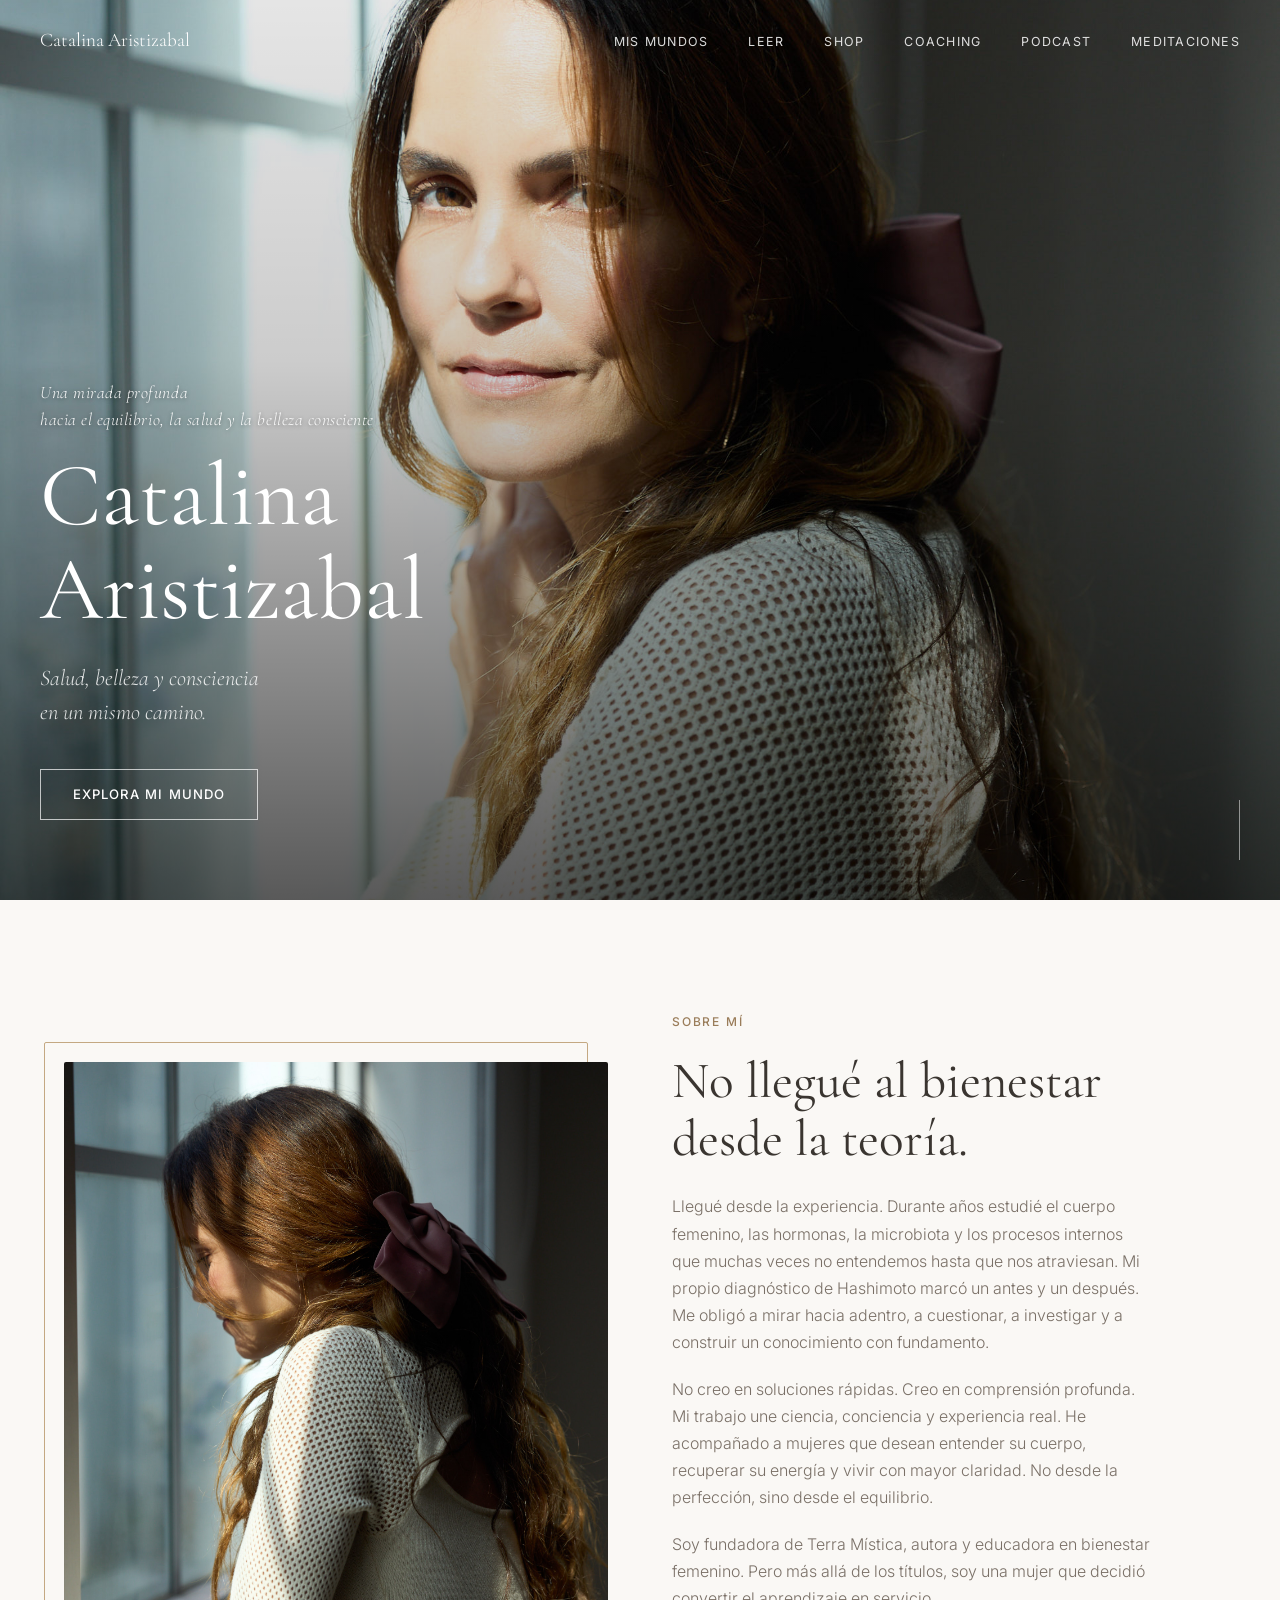
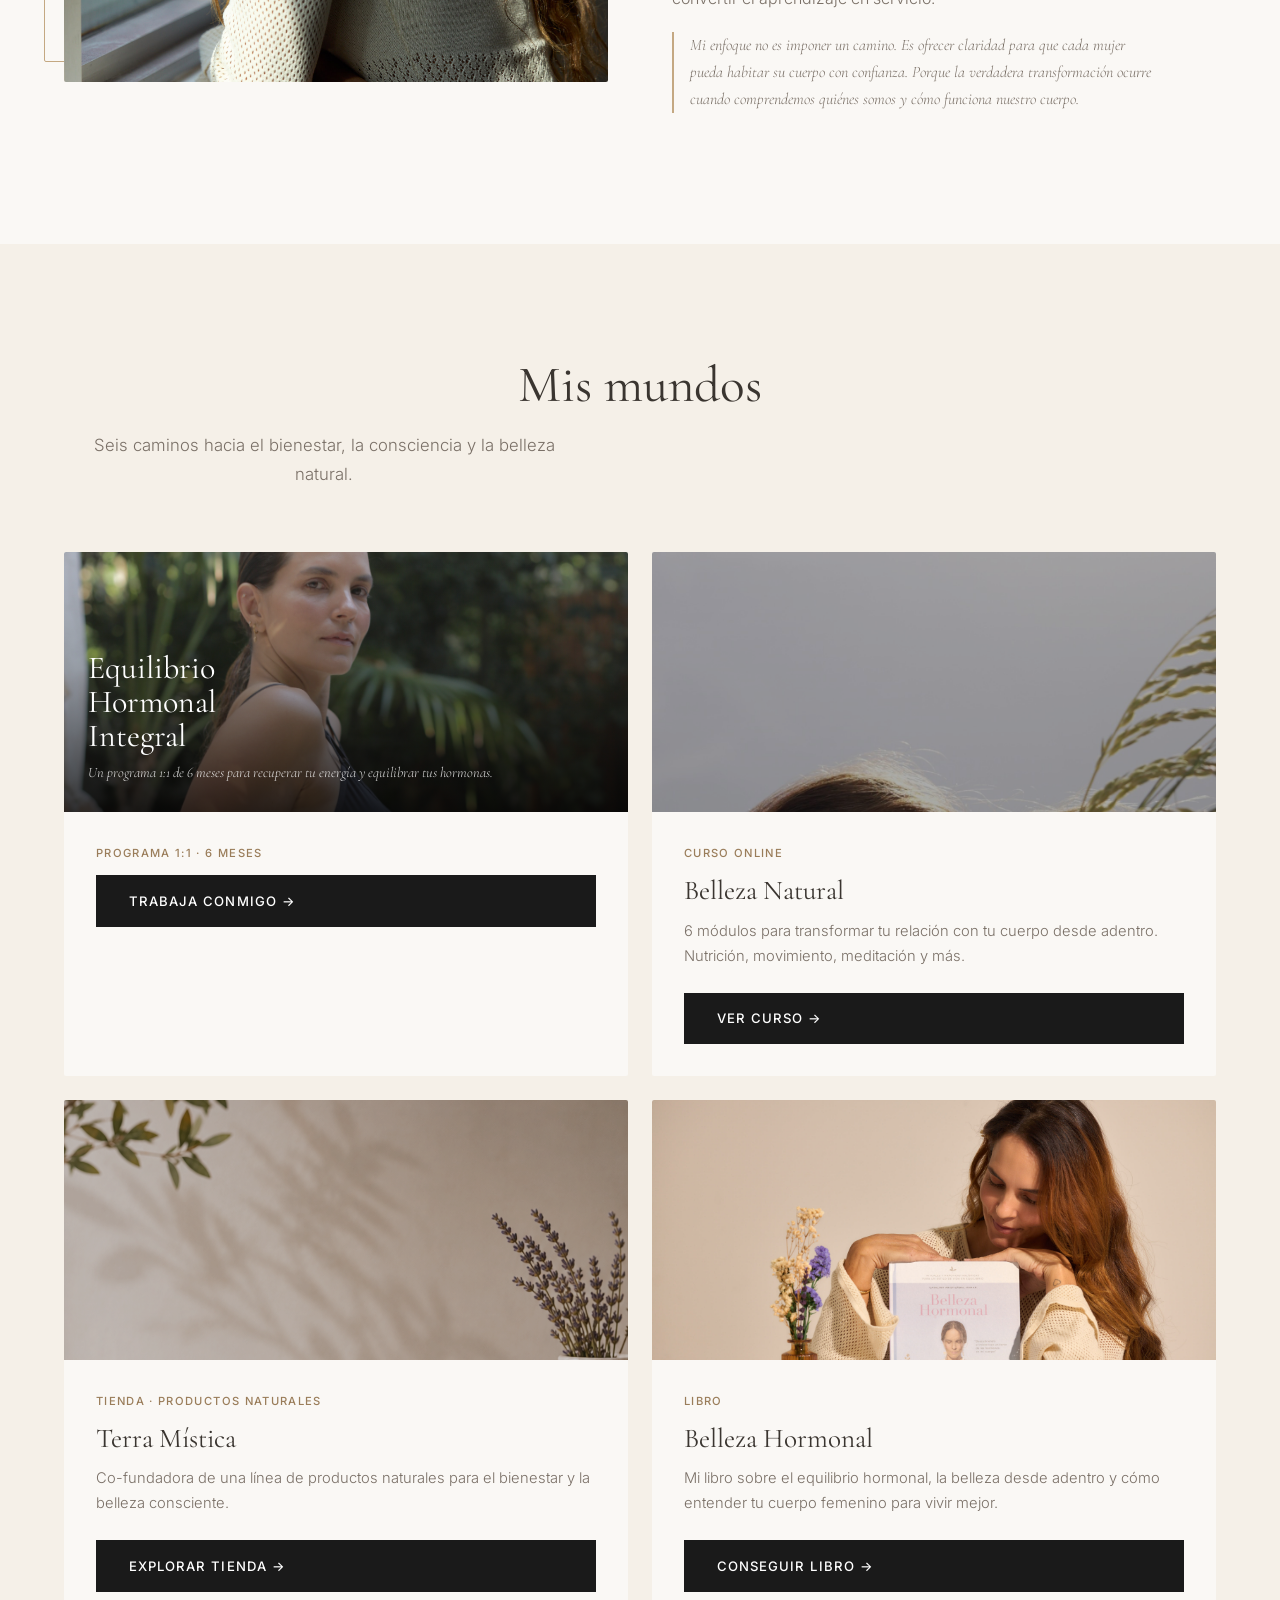
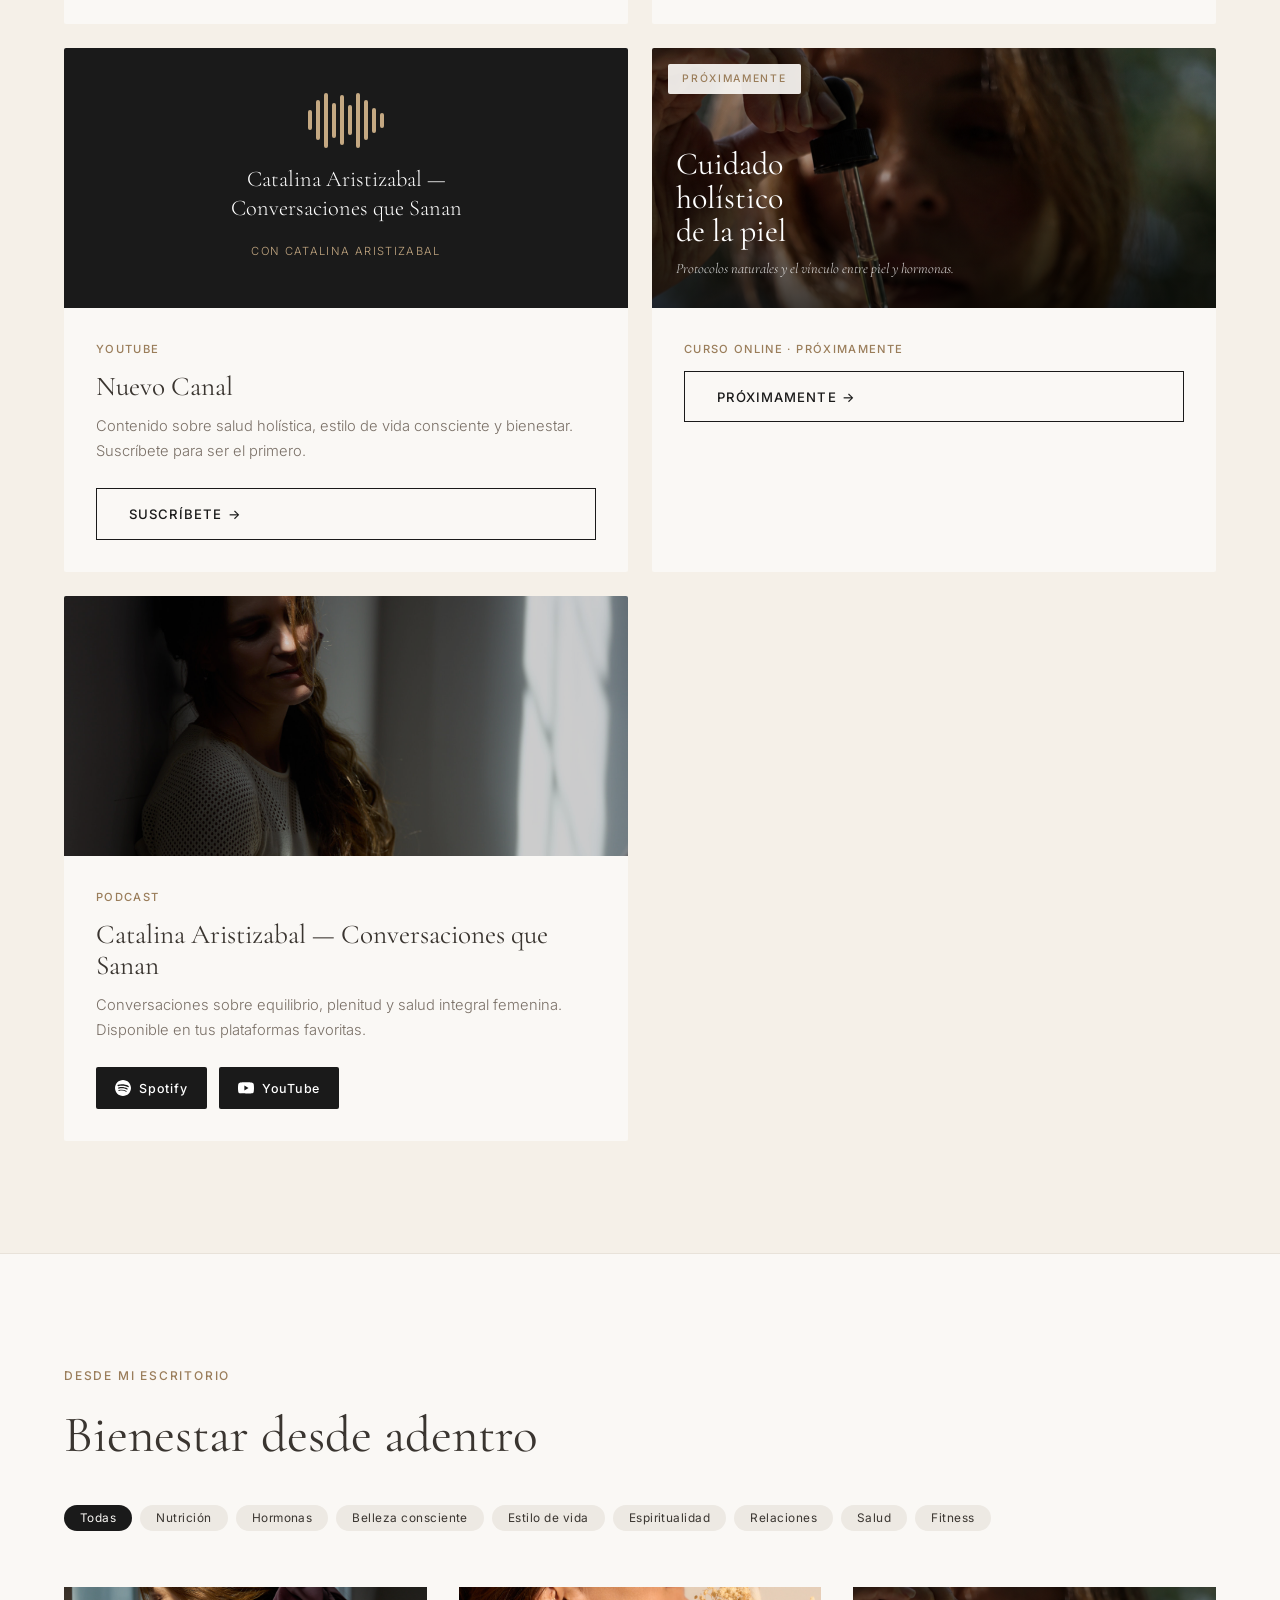
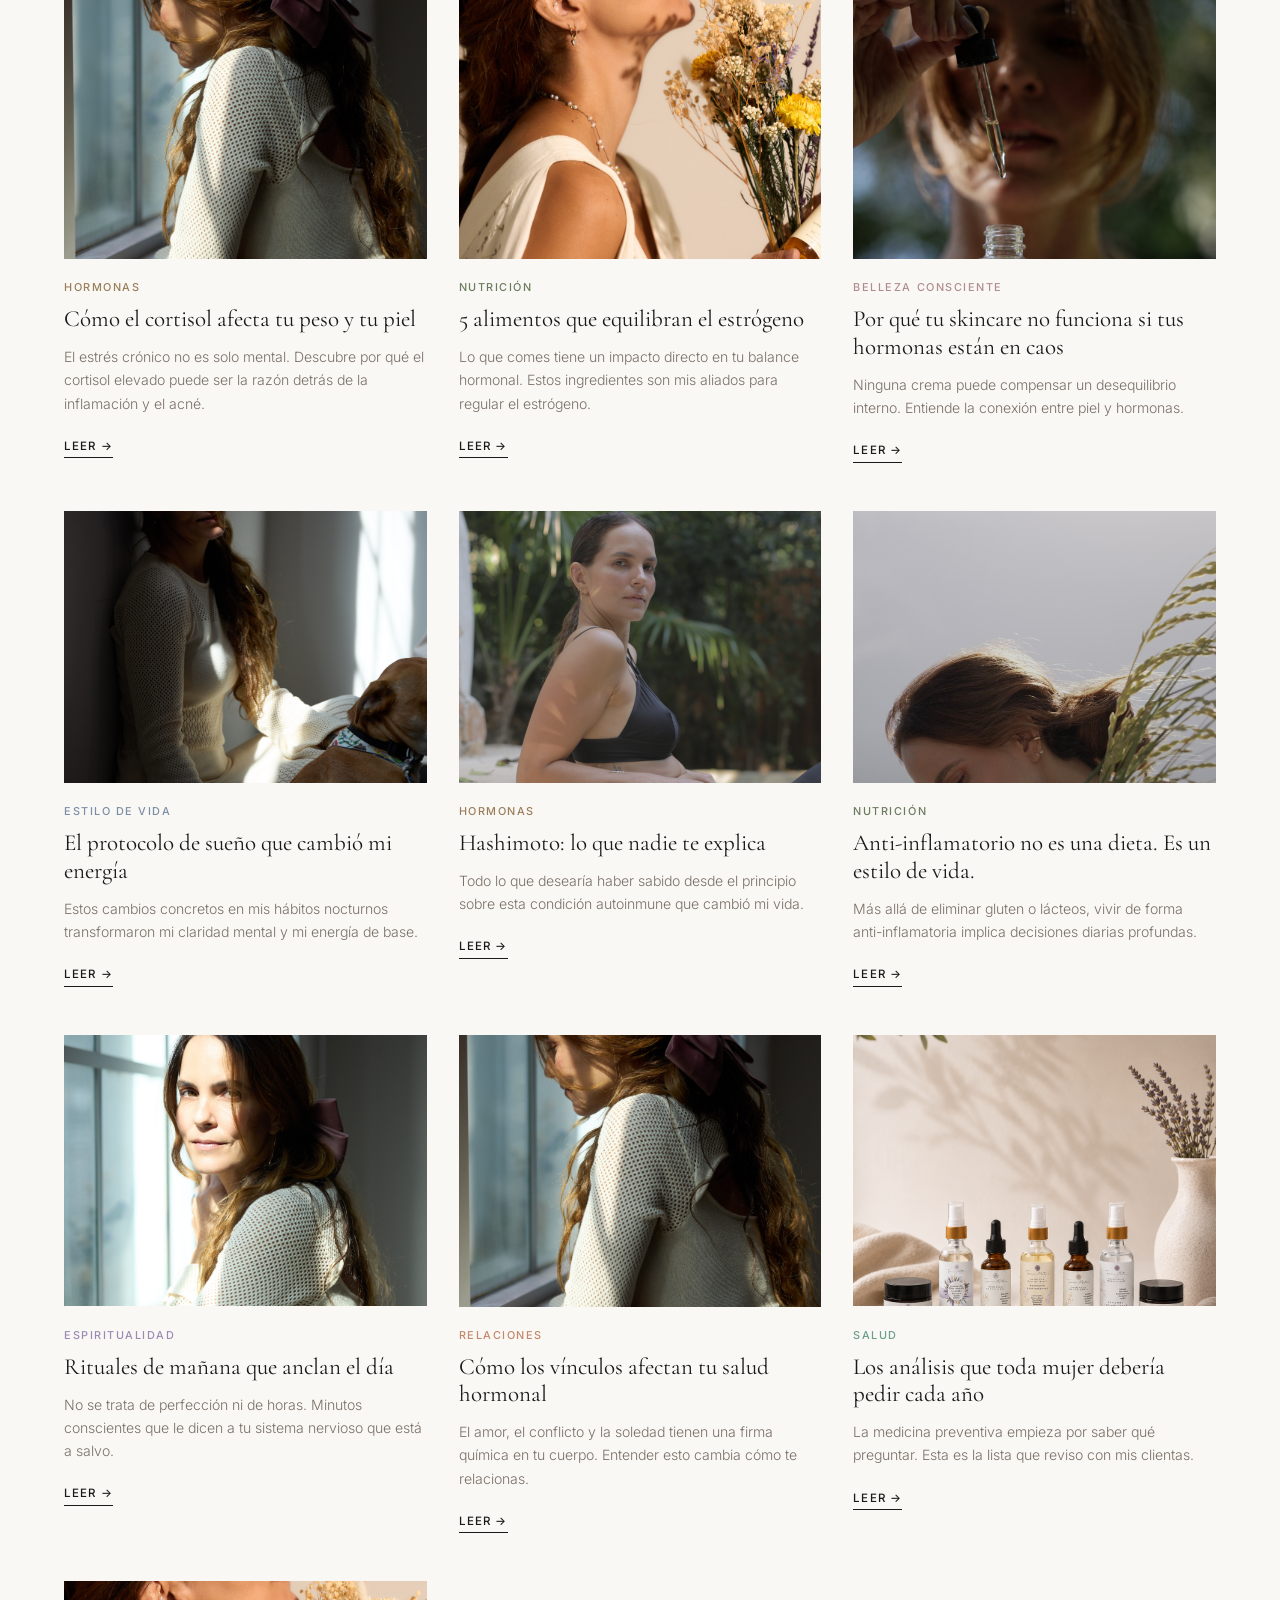
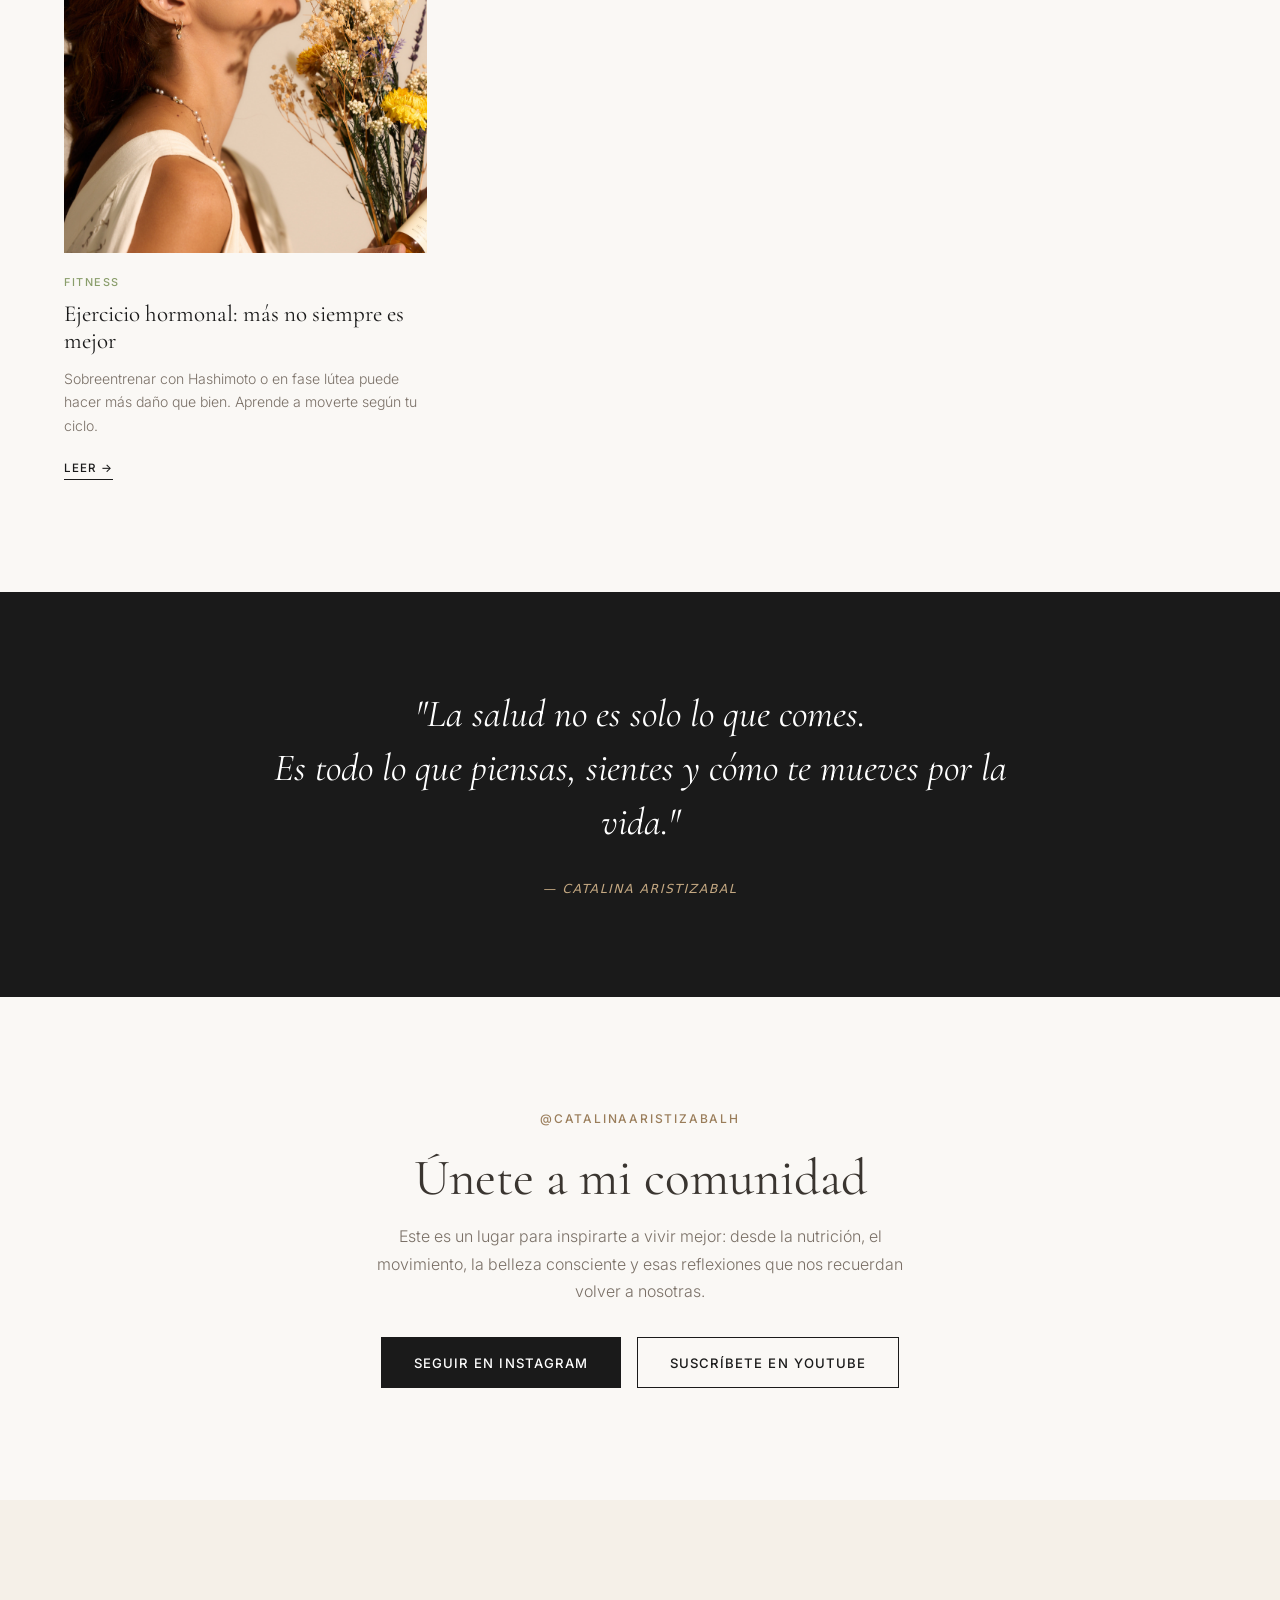
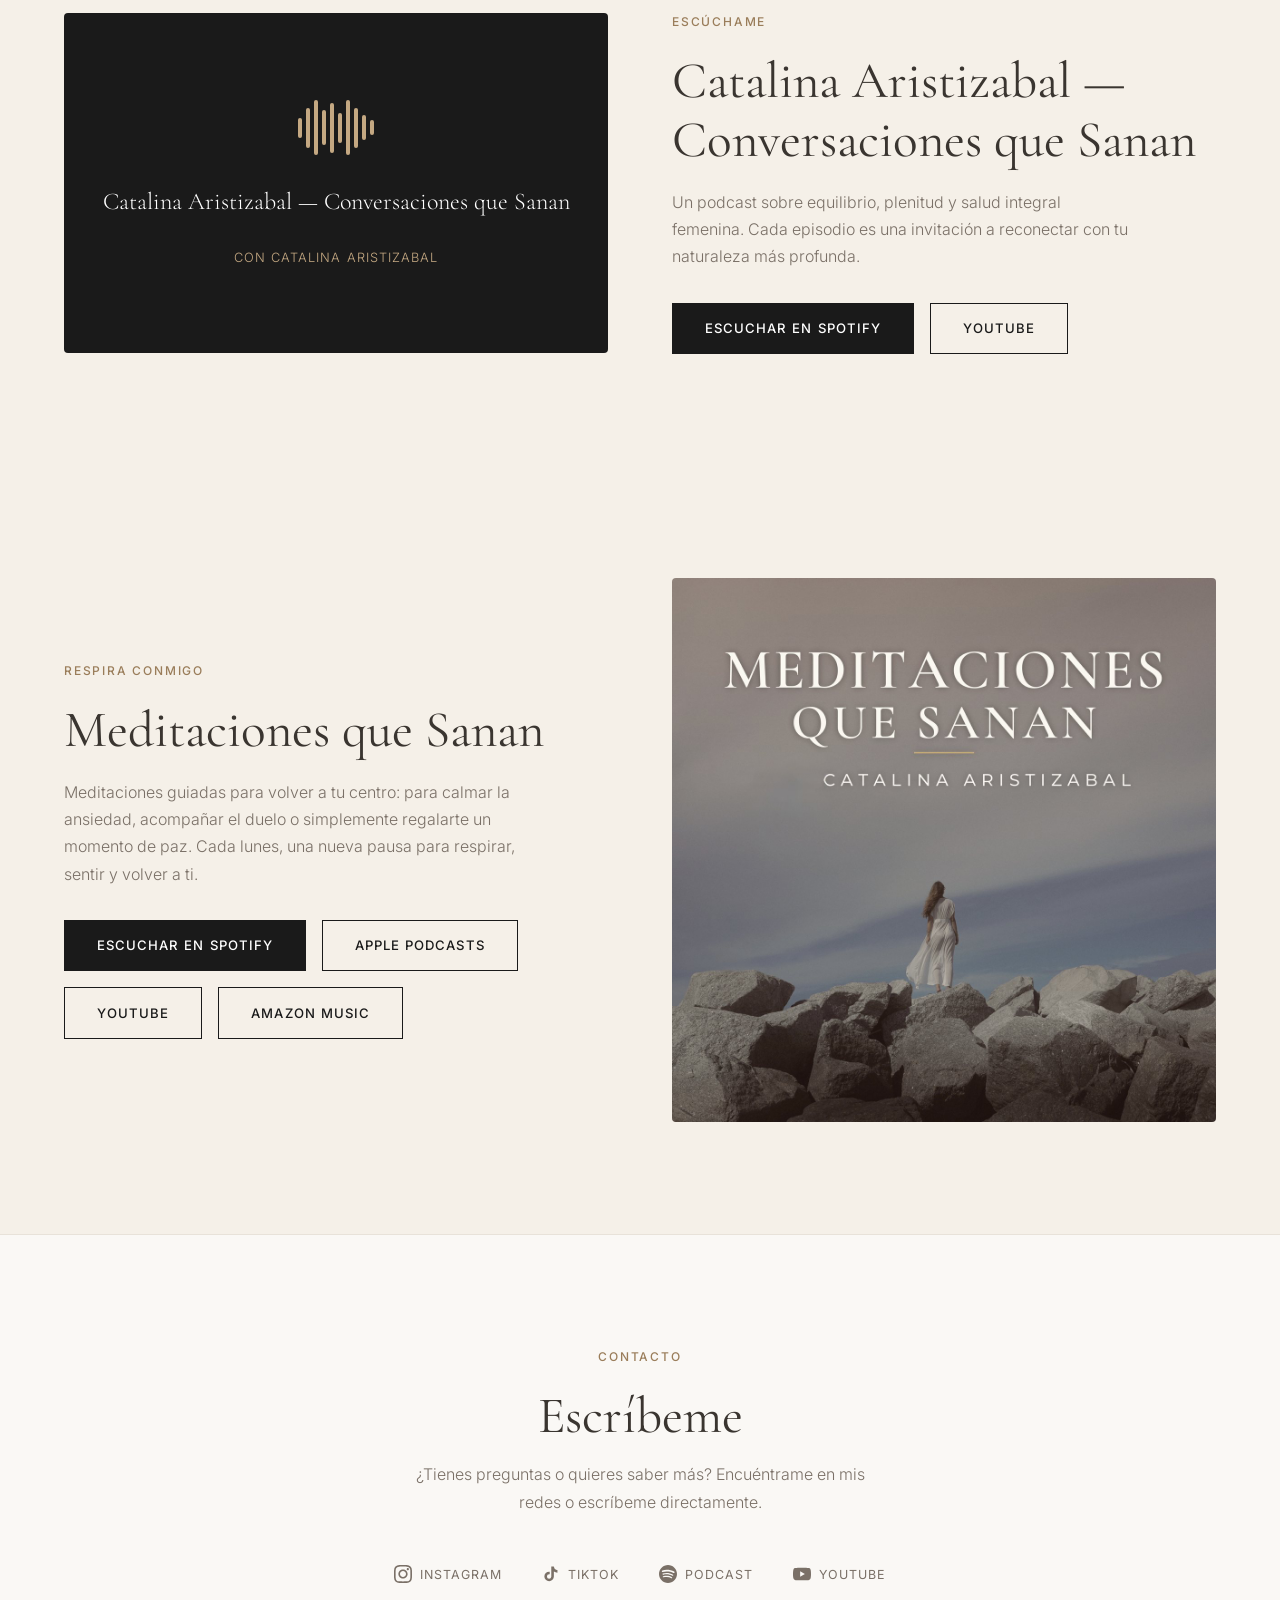
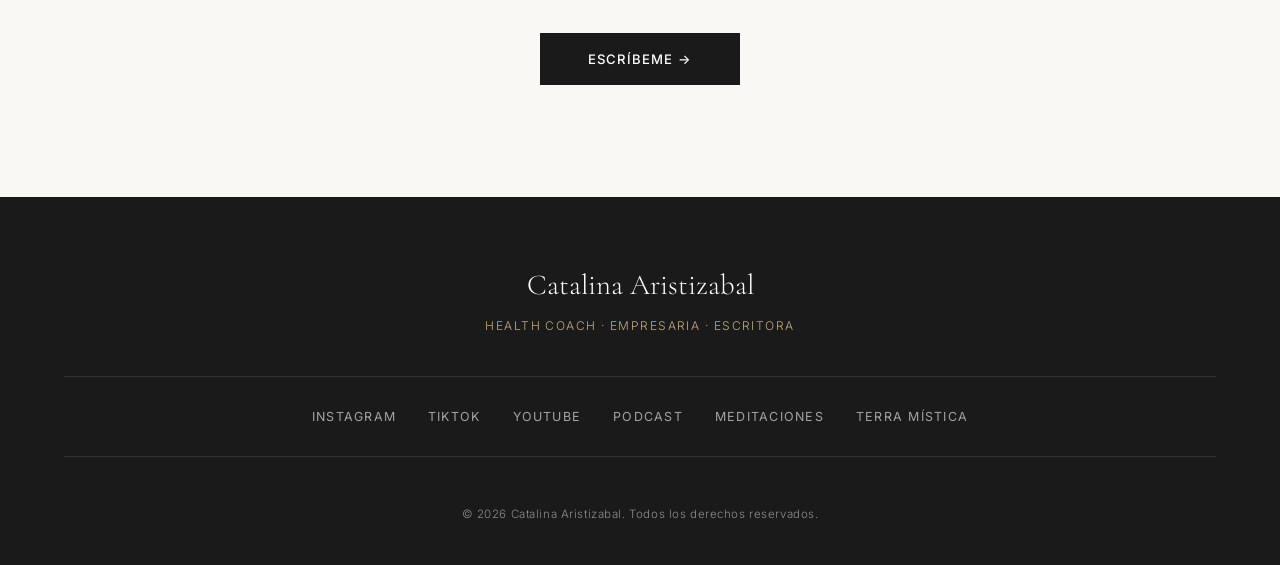
==== commit 94098de1: "Add Meditaciones que Sanan and sync the site to production The repo had stopped in March 2026 while " ====
--- a/index.html
+++ b/index.html
@@ -21,6 +21,7 @@
       <li><a href="https://terramistica.us/" target="_blank" rel="noopener">Shop</a></li>
       <li><a href="trabaja-conmigo/index.html">Coaching</a></li>
       <li><a href="#podcast">Podcast</a></li>
+      <li><a href="#meditaciones">Meditaciones</a></li>
     </ul>
     <button class="nav-toggle" id="navToggle" aria-label="Menu">
       <span></span><span></span><span></span>
@@ -195,28 +196,6 @@
                 YouTube
               </a>
             </div>
-            <div class="podcast-also">
-              <h3>Meditaciones que Sanan</h3>
-              <p>Meditaciones guiadas para volver a tu centro: para calmar la ansiedad, acompañar el duelo o simplemente regalarte un momento de paz. Cada lunes, una nueva pausa para respirar, sentir y volver a ti.</p>
-              <div class="podcast-links">
-                <a href="https://open.spotify.com/show/1p5vmACIbxCH9JrVYw2H1e" target="_blank" rel="noopener" class="btn-podcast">
-                  <svg xmlns="http://www.w3.org/2000/svg" viewBox="0 0 24 24" fill="currentColor" width="16" height="16"><path d="M12 0C5.4 0 0 5.4 0 12s5.4 12 12 12 12-5.4 12-12S18.66 0 12 0zm5.521 17.34c-.24.359-.66.48-1.021.24-2.82-1.74-6.36-2.101-10.561-1.141-.418.122-.779-.179-.899-.539-.12-.421.18-.78.54-.9 4.56-1.021 8.52-.6 11.64 1.32.42.18.479.659.301 1.02zm1.44-3.3c-.301.42-.841.6-1.262.3-3.239-1.98-8.159-2.58-11.939-1.38-.479.12-1.02-.12-1.14-.6-.12-.48.12-1.021.6-1.141C9.6 9.9 15 10.561 18.72 12.84c.361.181.54.78.241 1.2zm.12-3.36C15.24 8.4 8.82 8.16 5.16 9.301c-.6.179-1.2-.181-1.38-.721-.18-.601.18-1.2.72-1.381 4.26-1.26 11.28-1.02 15.721 1.621.539.3.719 1.02.419 1.56-.299.421-1.02.599-1.559.3z"/></svg>
-                  Spotify
-                </a>
-                <a href="https://podcasts.apple.com/us/podcast/meditaciones-que-sanan/id6827311081" target="_blank" rel="noopener" class="btn-podcast">
-                  <svg xmlns="http://www.w3.org/2000/svg" viewBox="0 0 24 24" fill="currentColor" width="16" height="16"><path d="M16.37 12.25c0-2.21 1.81-3.27 1.89-3.32-1.03-1.51-2.64-1.72-3.21-1.74-1.37-.14-2.67.81-3.36.81-.7 0-1.77-.79-2.91-.77-1.5.02-2.88.87-3.65 2.21-1.56 2.7-.4 6.7 1.12 8.89.74 1.07 1.62 2.27 2.78 2.23 1.12-.05 1.54-.72 2.89-.72 1.35 0 1.73.72 2.91.7 1.2-.02 1.96-1.09 2.69-2.17.85-1.24 1.2-2.44 1.22-2.5-.03-.01-2.34-.9-2.37-3.62zM14.55 6.3c.62-.75 1.03-1.79.92-2.83-.89.04-1.96.59-2.6 1.34-.57.66-1.07 1.72-.94 2.73 1 .08 2-.32 2.62-1.24z"/></svg>
-                  Apple Podcasts
-                </a>
-                <a href="https://www.youtube.com/playlist?list=PLeIMoK-tHaC0" target="_blank" rel="noopener" class="btn-podcast">
-                  <svg xmlns="http://www.w3.org/2000/svg" viewBox="0 0 24 24" fill="currentColor" width="16" height="16"><path d="M23.498 6.186a3.016 3.016 0 0 0-2.122-2.136C19.505 3.545 12 3.545 12 3.545s-7.505 0-9.377.505A3.017 3.017 0 0 0 .502 6.186C0 8.07 0 12 0 12s0 3.93.502 5.814a3.016 3.016 0 0 0 2.122 2.136c1.871.505 9.376.505 9.376.505s7.505 0 9.377-.505a3.015 3.015 0 0 0 2.122-2.136C24 15.93 24 12 24 12s0-3.93-.502-5.814zM9.545 15.568V8.432L15.818 12l-6.273 3.568z"/></svg>
-                  YouTube
-                </a>
-                <a href="https://music.amazon.com/podcasts/501cb068-115d-4d0b-b084-684a41c66203" target="_blank" rel="noopener" class="btn-podcast">
-                  <svg xmlns="http://www.w3.org/2000/svg" viewBox="0 0 24 24" fill="currentColor" width="16" height="16"><path d="M13.2 15.5c-2.2 1.6-5.4 2.5-8.1 2.5-3.8 0-7.3-1.4-9.9-3.8-.2-.2 0-.5.3-.3 2.9 1.7 6.6 2.7 10.4 2.7 2.5 0 5.3-.5 7.8-1.6.4-.2.8.2.4.5h-.9zm1.3-1.2c-.3-.4-1.8-.2-2.5-.1-.2 0-.3-.2-.1-.3 1-.7 2.8-.5 3-.3.2.2 0 2.1-1 3-.2.1-.3 0-.2-.2.2-.7.8-1.7.8-2.1zM16.4 4.8v7.4c0 2.3-.5 3.4-2 3.4-1.2 0-1.8-.8-1.8-2.1V5.4h-1.6v8.2c0 2.4 1.2 3.6 3.3 3.6 1.7 0 2.9-.8 3.4-2.2.3-.8.4-1.9.4-3V4.8h-1.7z"/></svg>
-                  Amazon Music
-                </a>
-              </div>
-            </div>
           </div>
         </article>
 
@@ -361,44 +340,45 @@
 
   <!-- PODCAST DESTACADO -->
   <section class="podcast-section" id="podcast">
-    <div class="container podcast-shows">
-      <div class="grid-2 grid-2--reverse podcast-show">
-        <div class="podcast-text fade-in">
-          <span class="section-label">Escúchame</span>
-          <h2>Catalina Aristizabal — Conversaciones que Sanan</h2>
-          <p>Un podcast sobre equilibrio, plenitud y salud integral femenina. Cada episodio es una invitación a reconectar con tu naturaleza más profunda.</p>
-          <div class="podcast-actions">
-            <a href="https://open.spotify.com/show/0FNk7JtYBHISEStvZfWXEb?si=1113f979df5e411d" target="_blank" rel="noopener" class="btn btn-dark">Escuchar en Spotify</a>
-            <a href="https://www.youtube.com/channel/UCPrXlia-G9QQEyMYRNGUVoQ" target="_blank" rel="noopener" class="btn btn-outline-dark">YouTube</a>
-          </div>
+    <div class="container grid-2 grid-2--reverse">
+      <div class="podcast-text fade-in">
+        <span class="section-label">Escúchame</span>
+        <h2>Catalina Aristizabal — Conversaciones que Sanan</h2>
+        <p>Un podcast sobre equilibrio, plenitud y salud integral femenina. Cada episodio es una invitación a reconectar con tu naturaleza más profunda.</p>
+        <div class="podcast-actions">
+          <a href="https://open.spotify.com/show/0FNk7JtYBHISEStvZfWXEb?si=1113f979df5e411d" target="_blank" rel="noopener" class="btn btn-dark">Escuchar en Spotify</a>
+          <a href="https://www.youtube.com/channel/UCPrXlia-G9QQEyMYRNGUVoQ" target="_blank" rel="noopener" class="btn btn-outline-dark">YouTube</a>
         </div>
-        <div class="podcast-image-wrap">
-          <div class="podcast-visual">
-            <div class="podcast-waves">
-              <span></span><span></span><span></span><span></span><span></span>
-              <span></span><span></span><span></span><span></span><span></span>
-            </div>
-            <p class="podcast-name">Catalina Aristizabal — Conversaciones que Sanan</p>
-            <p class="podcast-by">con Catalina Aristizabal</p>
-          </div>
+      </div>
+      <div class="podcast-image-wrap">
+        <div class="podcast-visual">
+          <div class="podcast-waves">
+            <span></span><span></span><span></span><span></span><span></span>
+            <span></span><span></span><span></span><span></span><span></span>
+          </div>
+          <p class="podcast-name">Catalina Aristizabal — Conversaciones que Sanan</p>
+          <p class="podcast-by">con Catalina Aristizabal</p>
         </div>
       </div>
-
-      <div class="grid-2 podcast-show">
-        <div class="podcast-text fade-in">
-          <span class="section-label">Respira conmigo</span>
-          <h2>Meditaciones que Sanan</h2>
-          <p>Meditaciones guiadas para volver a tu centro: para calmar la ansiedad, acompañar el duelo o simplemente regalarte un momento de paz. Cada lunes, una nueva pausa para respirar, sentir y volver a ti.</p>
-          <div class="podcast-actions">
-            <a href="https://open.spotify.com/show/1p5vmACIbxCH9JrVYw2H1e" target="_blank" rel="noopener" class="btn btn-dark">Escuchar en Spotify</a>
-            <a href="https://podcasts.apple.com/us/podcast/meditaciones-que-sanan/id6827311081" target="_blank" rel="noopener" class="btn btn-outline-dark">Apple Podcasts</a>
-            <a href="https://www.youtube.com/playlist?list=PLeIMoK-tHaC0" target="_blank" rel="noopener" class="btn btn-outline-dark">YouTube</a>
-            <a href="https://music.amazon.com/podcasts/501cb068-115d-4d0b-b084-684a41c66203" target="_blank" rel="noopener" class="btn btn-outline-dark">Amazon Music</a>
-          </div>
+    </div>
+  </section>
+
+  <!-- MEDITACIONES QUE SANAN -->
+  <section class="podcast-section" id="meditaciones">
+    <div class="container grid-2">
+      <div class="podcast-text fade-in">
+        <span class="section-label">Respira conmigo</span>
+        <h2>Meditaciones que Sanan</h2>
+        <p>Meditaciones guiadas para volver a tu centro: para calmar la ansiedad, acompañar el duelo o simplemente regalarte un momento de paz. Cada lunes, una nueva pausa para respirar, sentir y volver a ti.</p>
+        <div class="podcast-actions">
+          <a href="https://open.spotify.com/show/1p5vmACIbxCH9JrVYw2H1e" target="_blank" rel="noopener" class="btn btn-dark">Escuchar en Spotify</a>
+          <a href="https://podcasts.apple.com/us/podcast/meditaciones-que-sanan/id6827311081" target="_blank" rel="noopener" class="btn btn-outline-dark">Apple Podcasts</a>
+          <a href="https://www.youtube.com/playlist?list=PLeIMoK-tHaC0" target="_blank" rel="noopener" class="btn btn-outline-dark">YouTube</a>
+          <a href="https://music.amazon.com/podcasts/501cb068-115d-4d0b-b084-684a41c66203" target="_blank" rel="noopener" class="btn btn-outline-dark">Amazon Music</a>
         </div>
-        <div class="podcast-image-wrap">
-          <img class="podcast-cover" src="images/meditaciones.jpg" width="1200" height="1200" alt="Portada de Meditaciones que Sanan: piedras apiladas a la orilla del agua" />
-        </div>
+      </div>
+      <div class="podcast-image-wrap">
+        <img class="podcast-cover" src="images/meditaciones.jpg" alt="Catalina Aristizabal sentada entre rocas junto al mar, portada de Meditaciones que Sanan" />
       </div>
     </div>
   </section>
@@ -443,6 +423,7 @@
         <a href="https://www.tiktok.com/@terramistica_" target="_blank" rel="noopener">TikTok</a>
         <a href="https://www.youtube.com/channel/UCPrXlia-G9QQEyMYRNGUVoQ" target="_blank" rel="noopener">YouTube</a>
         <a href="https://open.spotify.com/show/0FNk7JtYBHISEStvZfWXEb?si=1113f979df5e411d" target="_blank" rel="noopener">Podcast</a>
+        <a href="#meditaciones">Meditaciones</a>
         <a href="https://terramistica.us/" target="_blank" rel="noopener">Terra Mística</a>
       </div>
       <p class="footer-copy">© 2026 Catalina Aristizabal. Todos los derechos reservados.</p>
--- a/styles.css
+++ b/styles.css
@@ -177,6 +177,8 @@
   border: none;
   cursor: pointer;
   padding: 4px;
+  position: relative;
+  z-index: 110;
 }
 .nav-toggle span {
   display: block;
@@ -186,6 +188,7 @@
   transition: background 0.4s, transform 0.35s ease, opacity 0.35s ease;
 }
 .nav.scrolled .nav-toggle span { background: var(--color-dark); }
+.nav.open .nav-toggle span { background: #fff; }
 /* Animación X cuando el menú está abierto */
 .nav.open .nav-toggle span:nth-child(1) { transform: translateY(6px) rotate(45deg); }
 .nav.open .nav-toggle span:nth-child(2) { opacity: 0; transform: scaleX(0); }
@@ -540,6 +543,16 @@
   color: var(--color-terra);
   text-align: center;
 }
+.podcast-cover {
+  width: 100%;
+  height: auto;
+  aspect-ratio: 1 / 1;
+  object-fit: cover;
+  border-radius: 4px;
+}
+#meditaciones {
+  scroll-margin-top: 5.5rem;
+}
 
 /* ============================================
    FOOTER
@@ -590,34 +603,6 @@
   letter-spacing: 0.05em;
 }
 
-/* Segundo show dentro de #podcast y de la tarjeta Podcast */
-.podcast-show + .podcast-show {
-  margin-top: 4.5rem;
-  padding-top: 4.5rem;
-  border-top: 1px solid var(--color-border);
-}
-.podcast-cover {
-  width: 100%;
-  height: auto;
-  aspect-ratio: 1 / 1;
-  object-fit: cover;
-  border-radius: 4px;
-  display: block;
-}
-.podcast-also {
-  margin-top: 1.75rem;
-  padding-top: 1.5rem;
-  border-top: 1px solid var(--color-border);
-}
-.podcast-also h3 {
-  font-size: 1.45rem;
-  margin-bottom: 0.6rem;
-}
-.podcast-also p {
-  flex: none;
-  margin-bottom: 1.1rem;
-}
-
 /* ============================================
    RESPONSIVE — TABLET
    ============================================ */
@@ -658,6 +643,17 @@
     flex-direction: column-reverse;
     gap: 2.5rem;
   }
+  .podcast-cover {
+    max-width: 440px;
+    margin-inline: auto;
+  }
+}
+
+@media (max-width: 1180px) {
+  .nav { padding: 1.25rem 1.25rem; }
+  .nav.scrolled { padding: 0.9rem 1.25rem; }
+  .nav-links { gap: 1.15rem; }
+  .nav-links a { font-size: 0.72rem; letter-spacing: 0.07em; }
 }
 
 /* ============================================
@@ -671,6 +667,11 @@
   .nav.scrolled { padding: 0.8rem 1.5rem; }
   .nav-links { display: none; }
   .nav-toggle { display: flex; }
+  /* backdrop-filter on .nav.scrolled would trap the fixed menu inside the bar */
+  .nav.open {
+    backdrop-filter: none;
+    -webkit-backdrop-filter: none;
+  }
   .nav.open .nav-links {
     display: flex;
     flex-direction: column;
@@ -971,17 +972,3 @@
   .filter-pills { flex-wrap: nowrap; overflow-x: auto; scrollbar-width: none; padding-bottom: 4px; }
   .filter-pills::-webkit-scrollbar { display: none; }
 }
-
-@media (max-width: 900px) {
-  .podcast-show + .podcast-show {
-    margin-top: 3rem;
-    padding-top: 3rem;
-  }
-}
-@media (max-width: 768px) {
-  .podcast-show + .podcast-show {
-    margin-top: 2.5rem;
-    padding-top: 2.5rem;
-  }
-  .podcast-cover { border-radius: 2px; }
-}
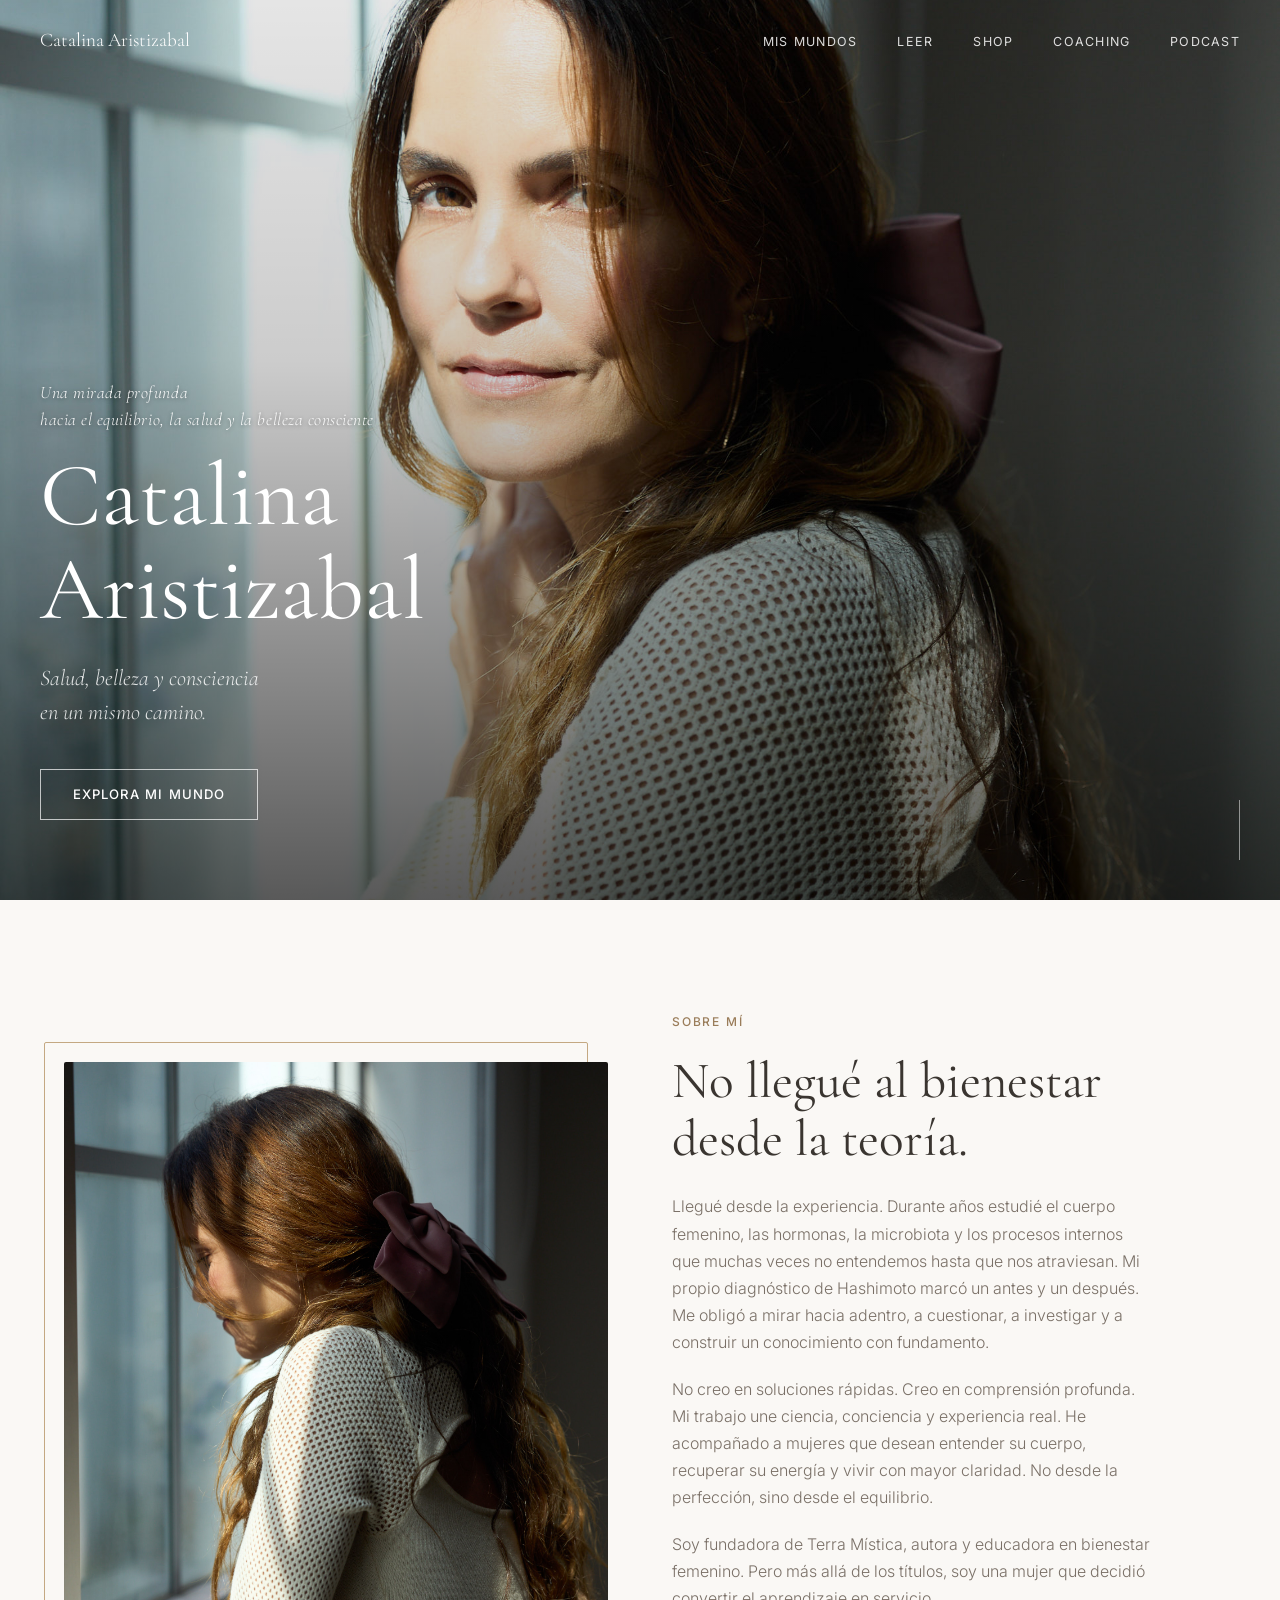
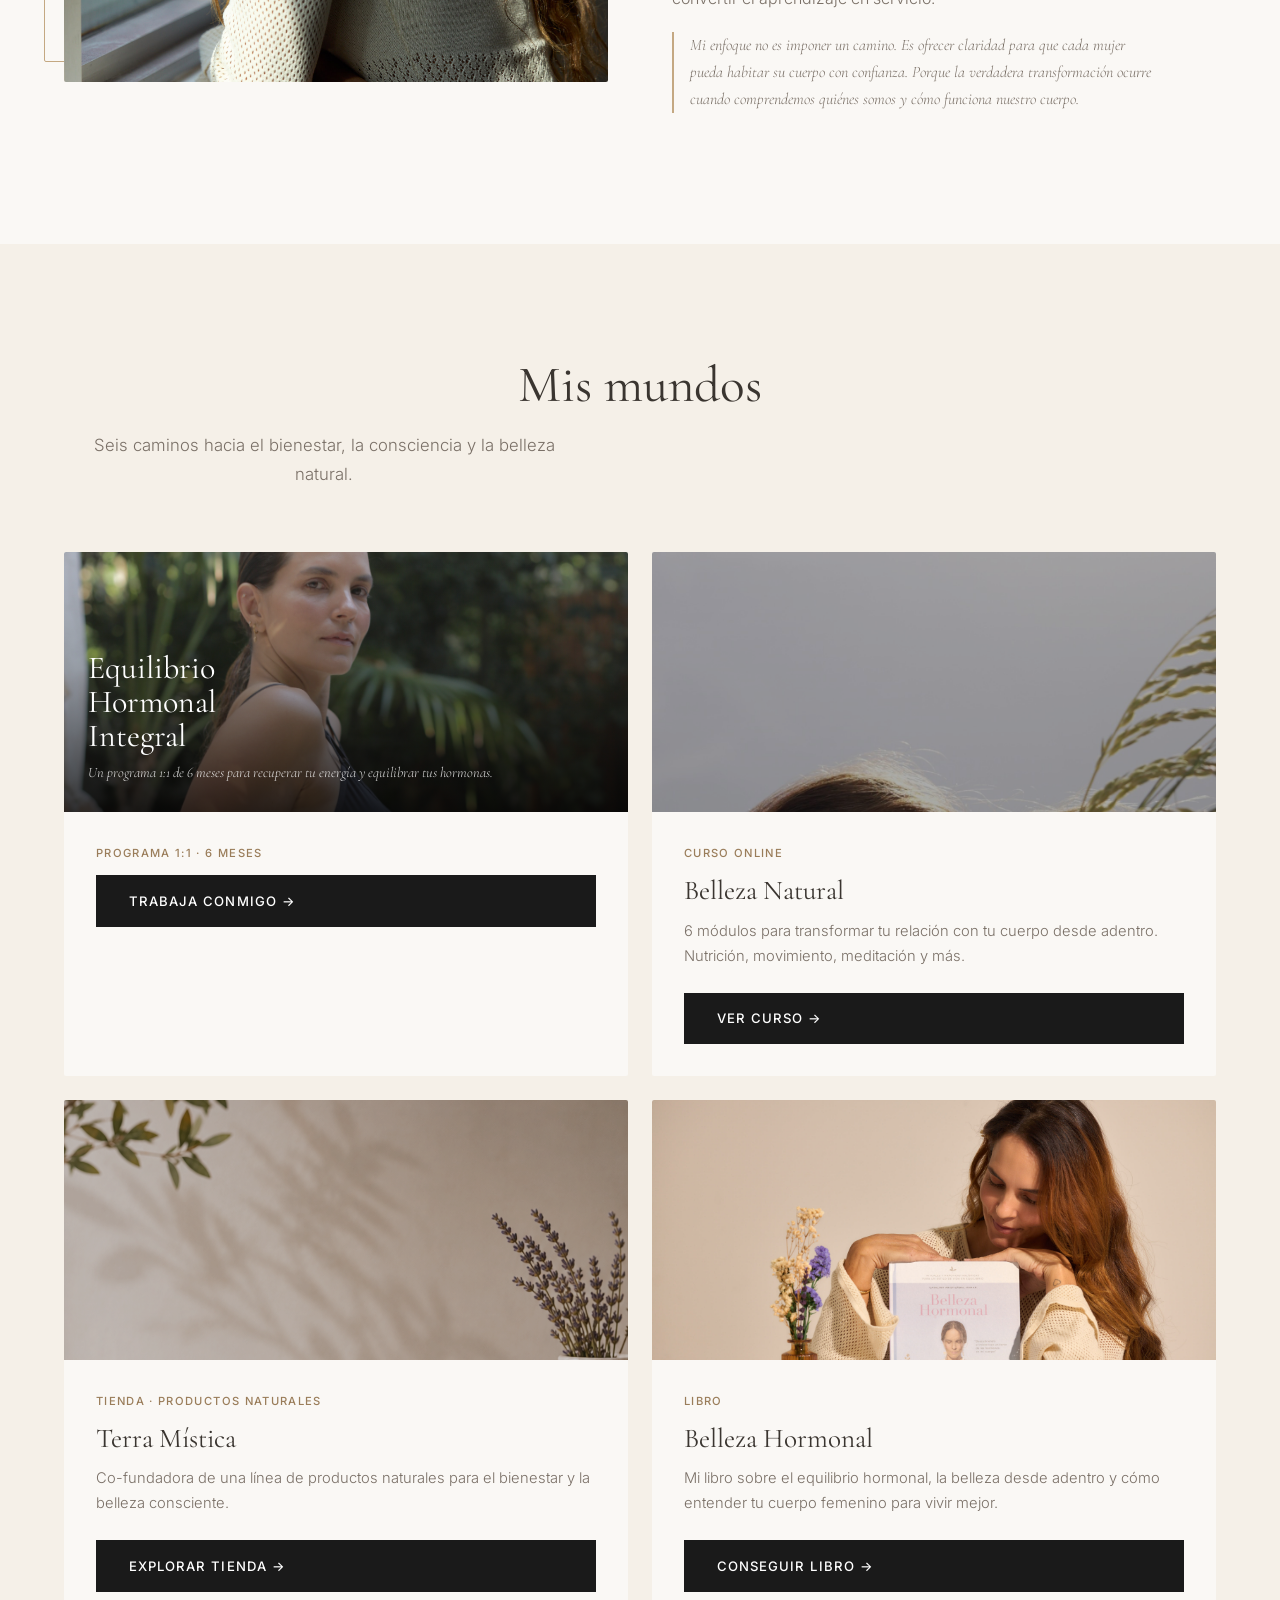
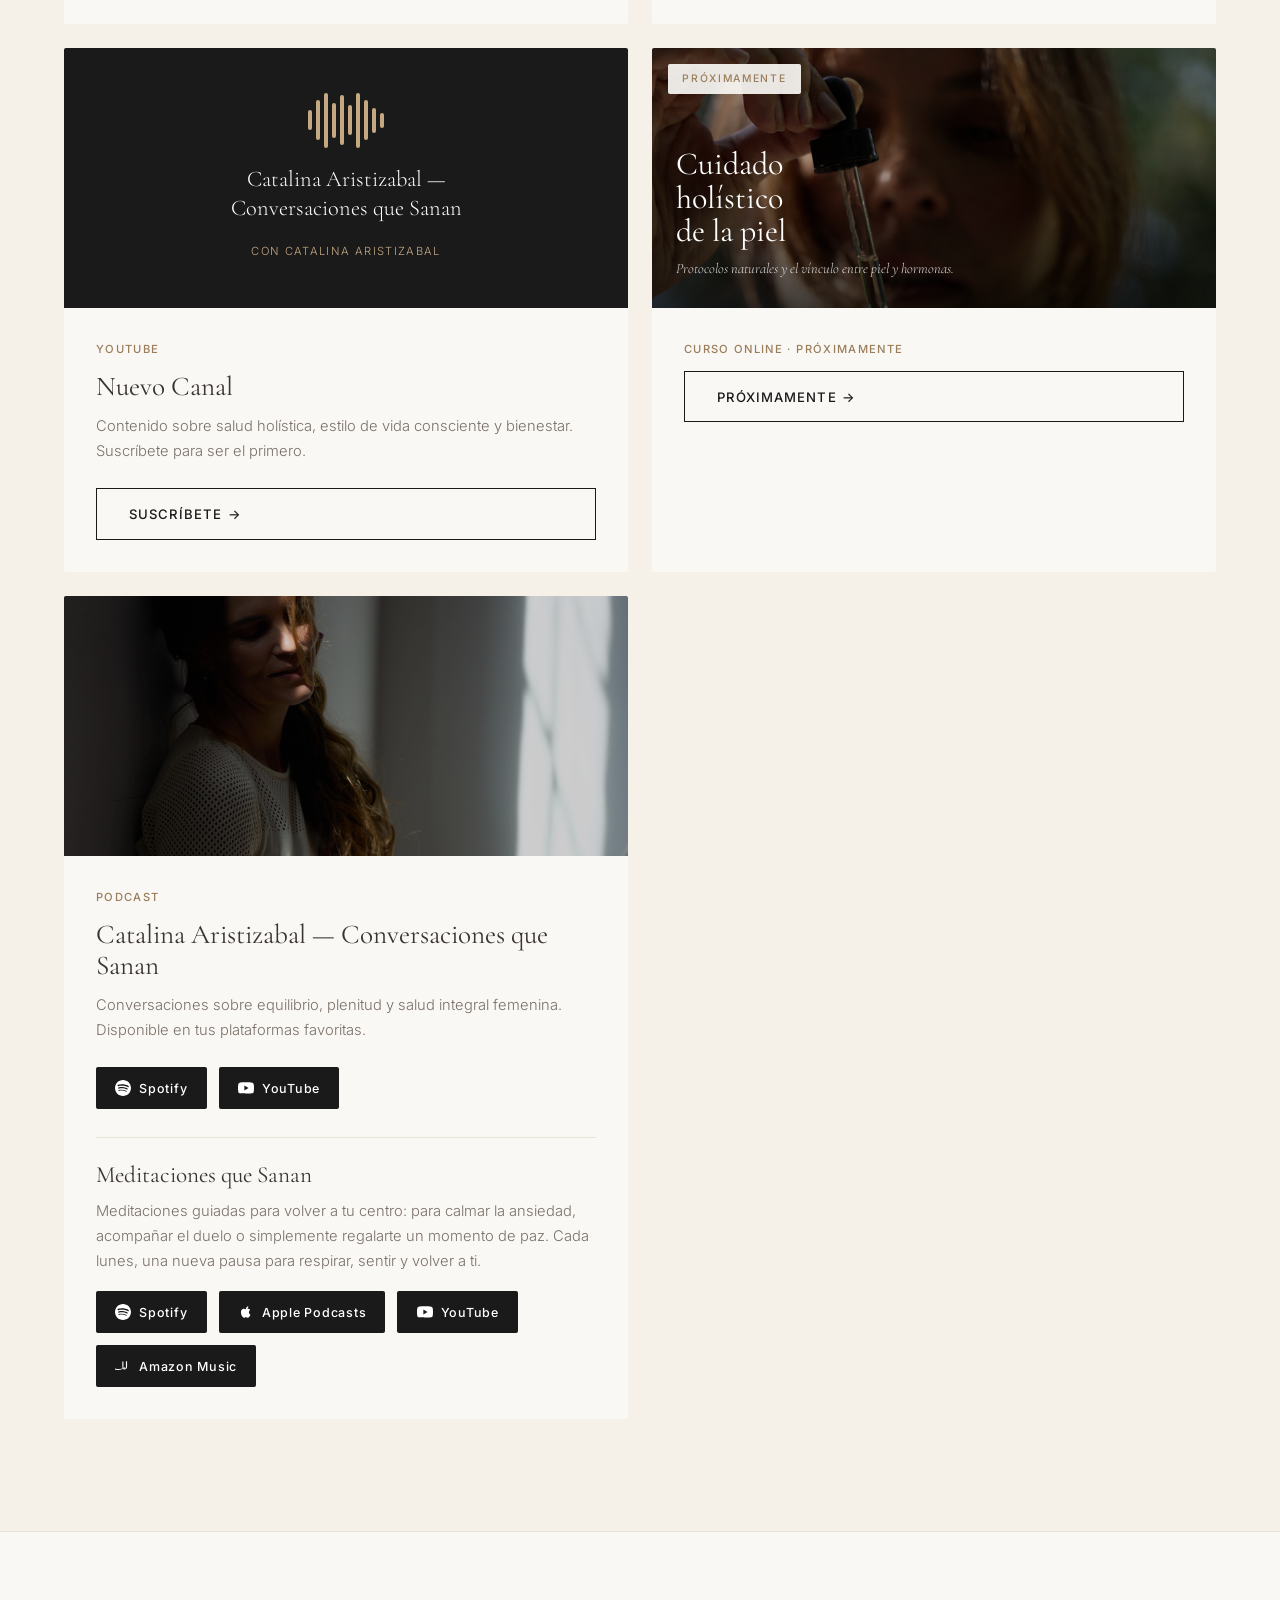
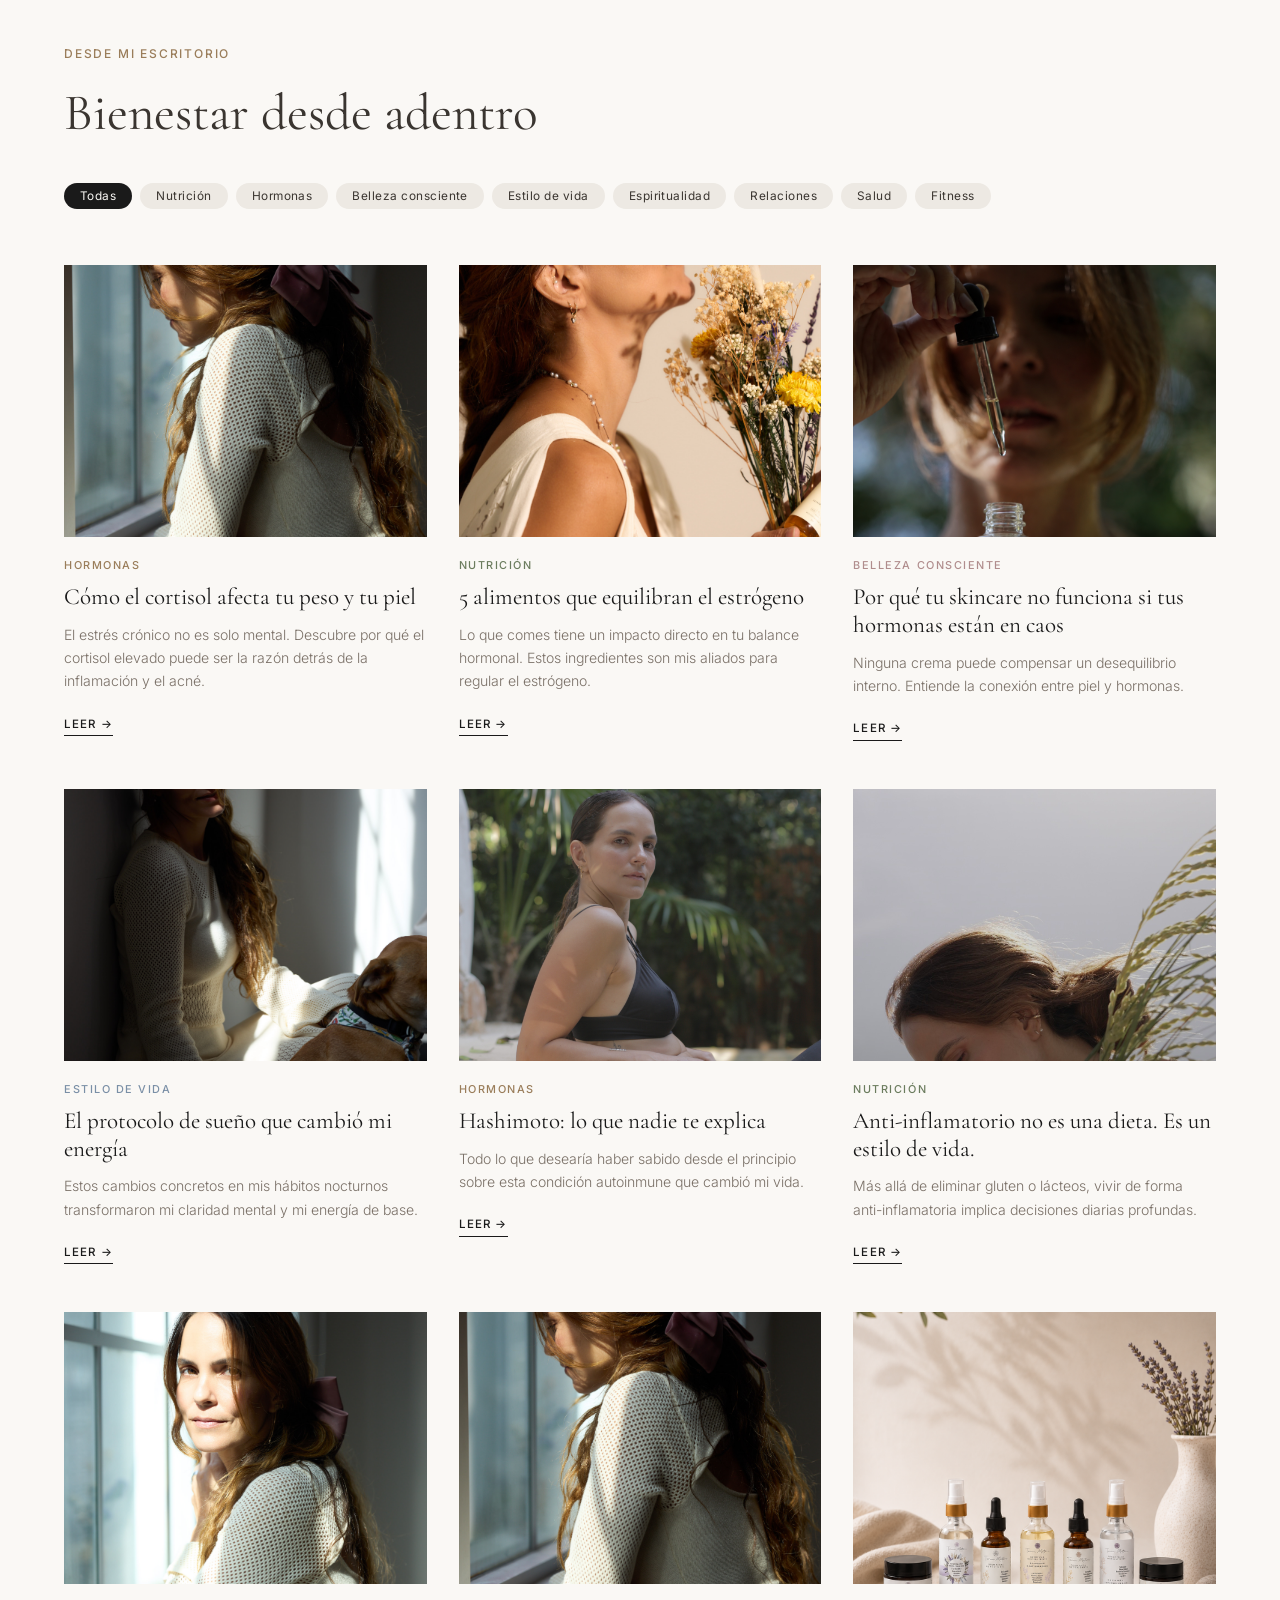
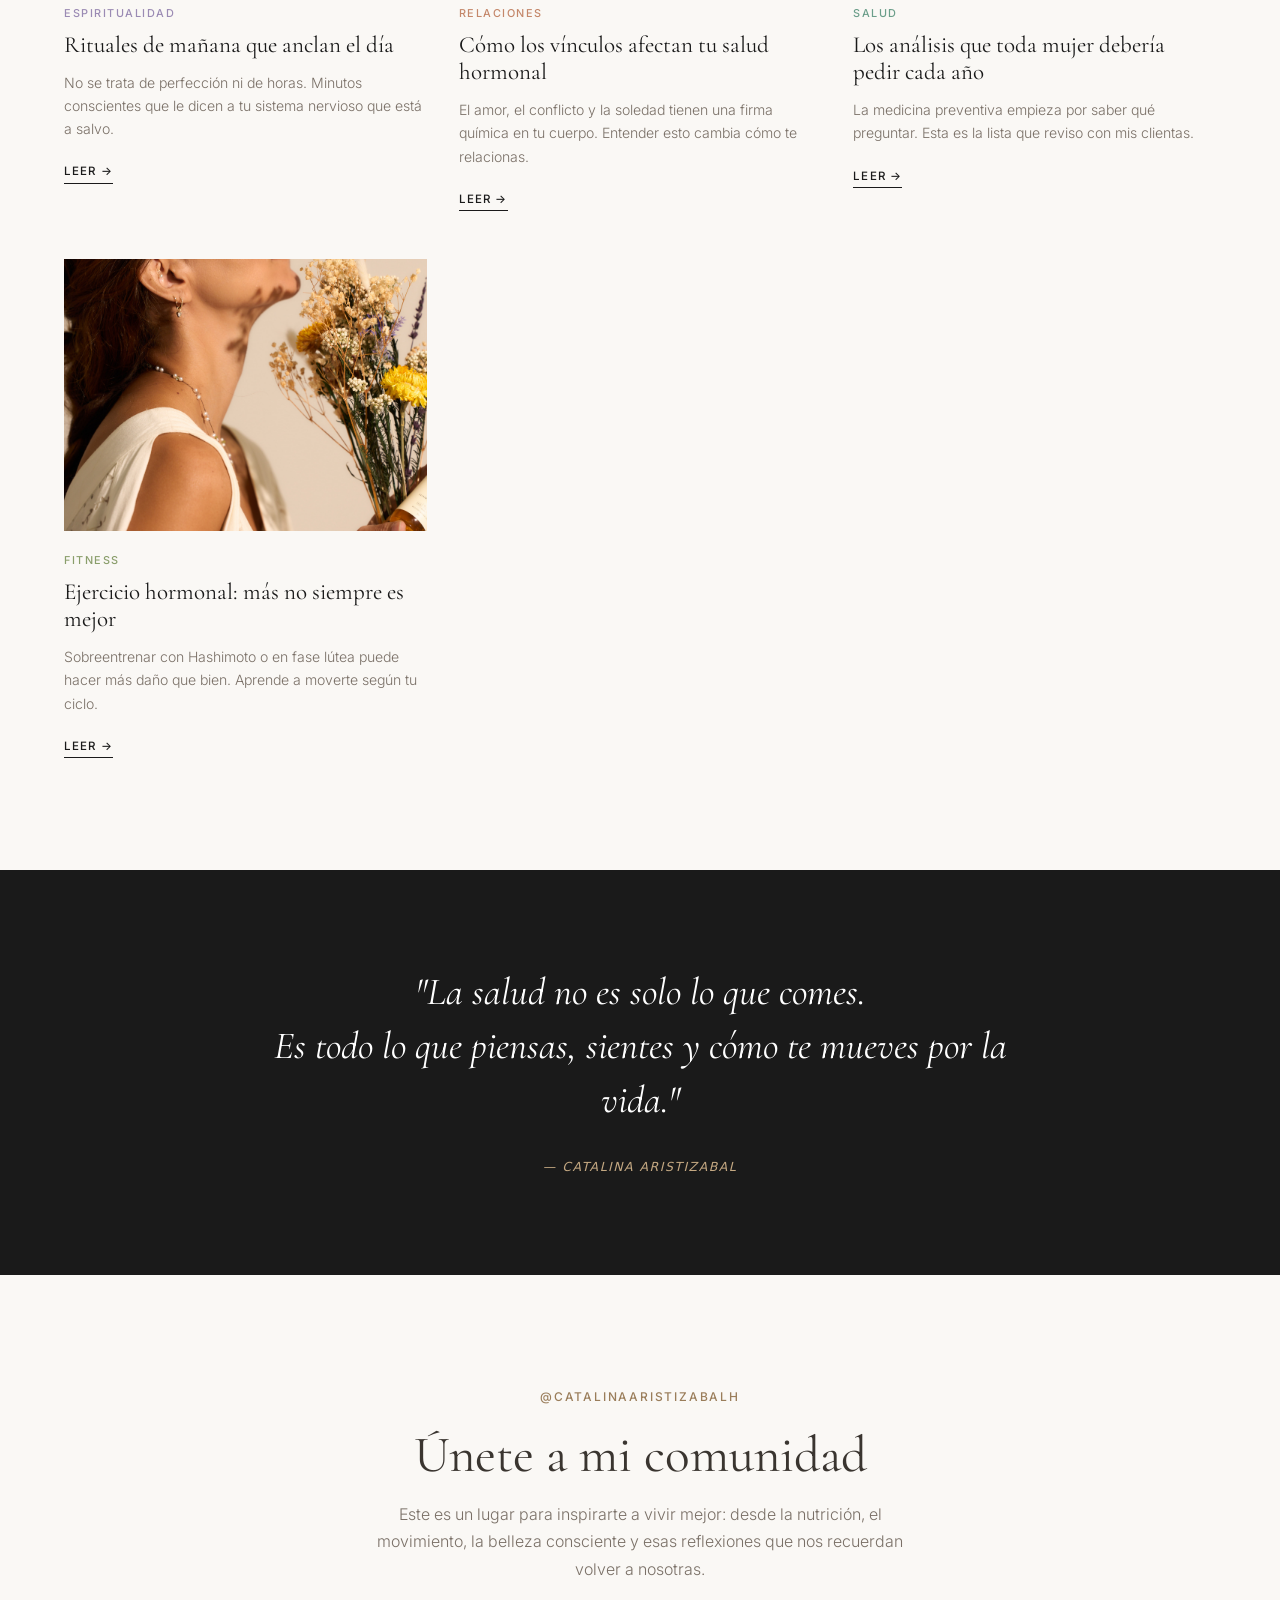
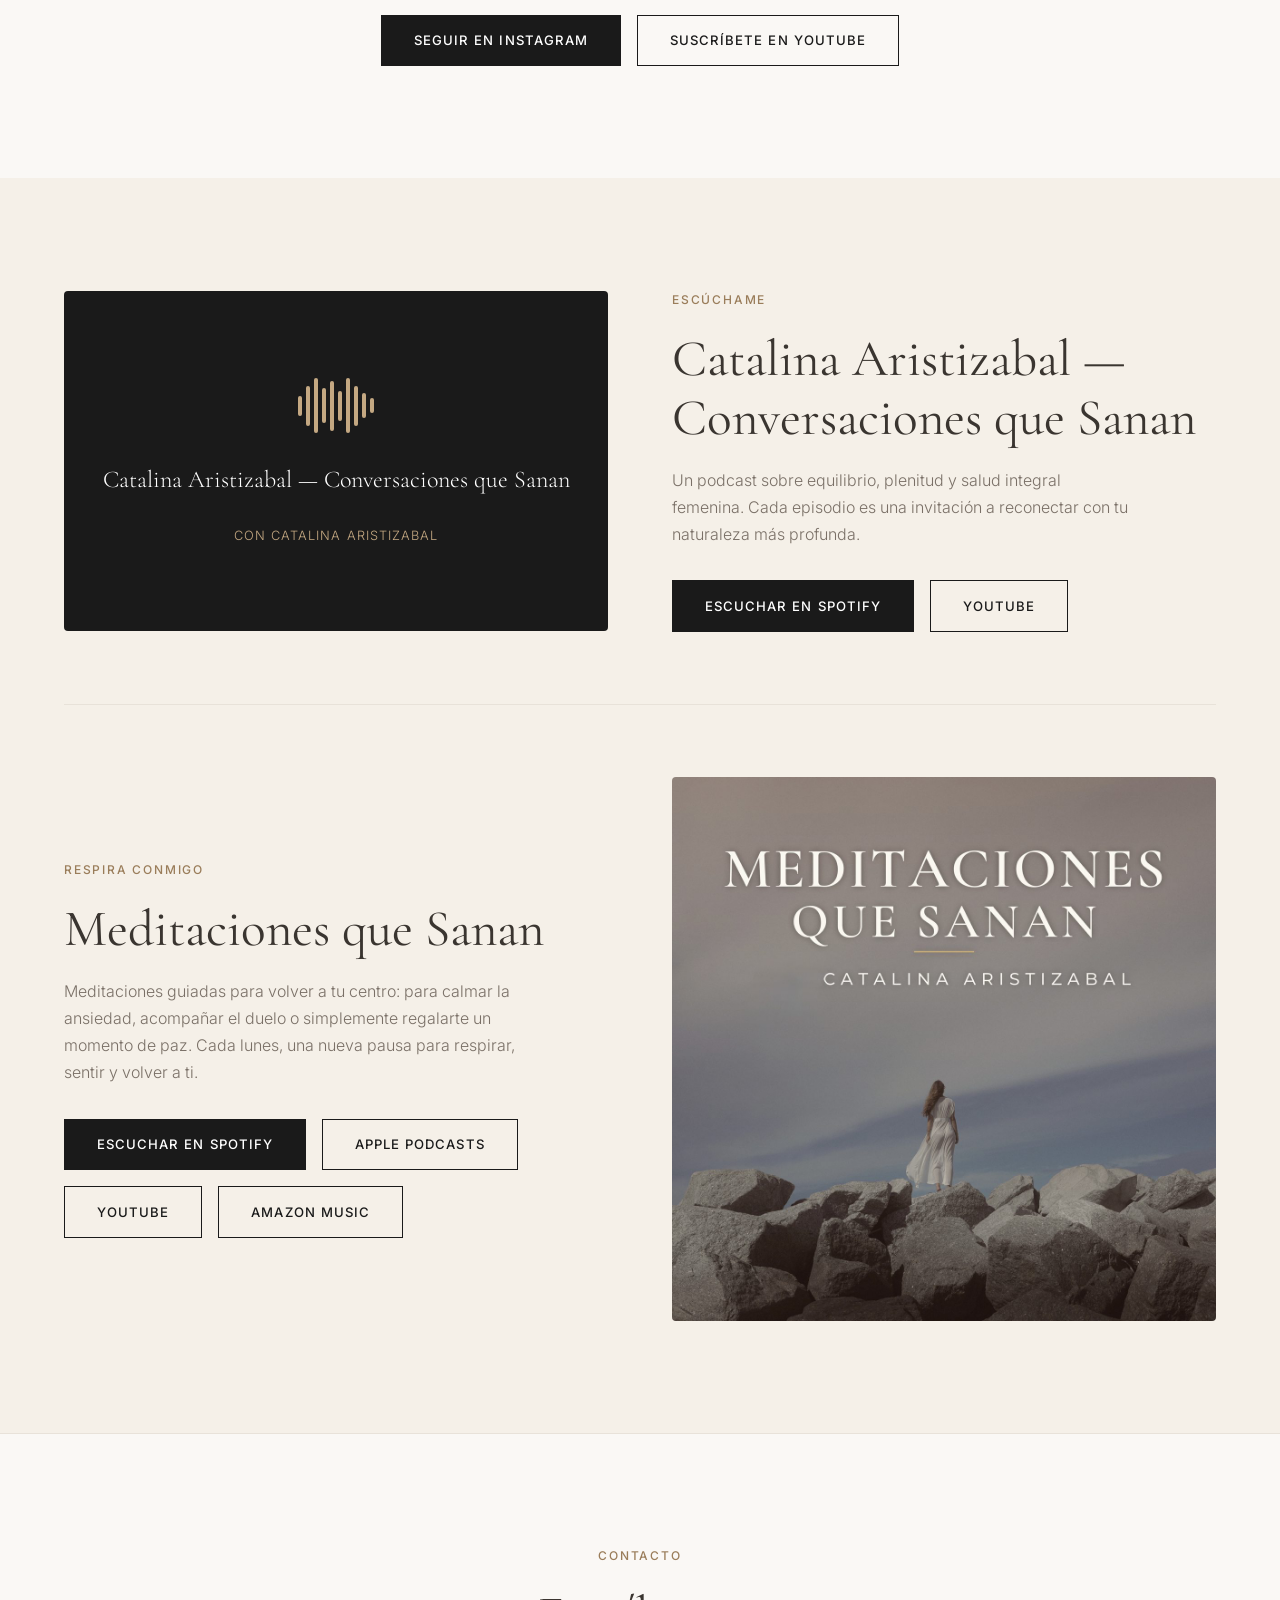
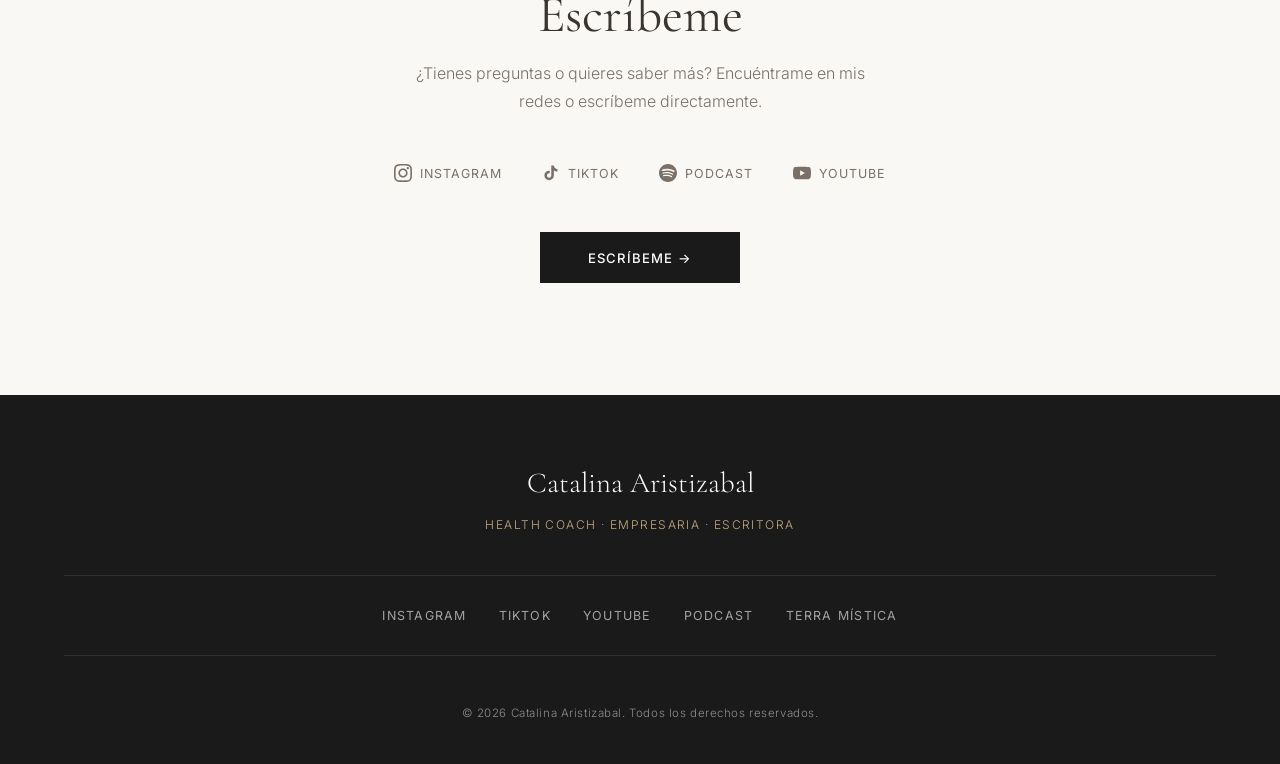
==== commit b0d36243: "Meditaciones que Sanan en Podcast + correcciones de marca Sync the site to the live October pages so" ====
--- a/index.html
+++ b/index.html
@@ -21,7 +21,6 @@
       <li><a href="https://terramistica.us/" target="_blank" rel="noopener">Shop</a></li>
       <li><a href="trabaja-conmigo/index.html">Coaching</a></li>
       <li><a href="#podcast">Podcast</a></li>
-      <li><a href="#meditaciones">Meditaciones</a></li>
     </ul>
     <button class="nav-toggle" id="navToggle" aria-label="Menu">
       <span></span><span></span><span></span>
@@ -196,6 +195,28 @@
                 YouTube
               </a>
             </div>
+            <div class="podcast-also">
+              <h3>Meditaciones que Sanan</h3>
+              <p>Meditaciones guiadas para volver a tu centro: para calmar la ansiedad, acompañar el duelo o simplemente regalarte un momento de paz. Cada lunes, una nueva pausa para respirar, sentir y volver a ti.</p>
+              <div class="podcast-links">
+                <a href="https://open.spotify.com/show/1p5vmACIbxCH9JrVYw2H1e" target="_blank" rel="noopener" class="btn-podcast">
+                  <svg xmlns="http://www.w3.org/2000/svg" viewBox="0 0 24 24" fill="currentColor" width="16" height="16"><path d="M12 0C5.4 0 0 5.4 0 12s5.4 12 12 12 12-5.4 12-12S18.66 0 12 0zm5.521 17.34c-.24.359-.66.48-1.021.24-2.82-1.74-6.36-2.101-10.561-1.141-.418.122-.779-.179-.899-.539-.12-.421.18-.78.54-.9 4.56-1.021 8.52-.6 11.64 1.32.42.18.479.659.301 1.02zm1.44-3.3c-.301.42-.841.6-1.262.3-3.239-1.98-8.159-2.58-11.939-1.38-.479.12-1.02-.12-1.14-.6-.12-.48.12-1.021.6-1.141C9.6 9.9 15 10.561 18.72 12.84c.361.181.54.78.241 1.2zm.12-3.36C15.24 8.4 8.82 8.16 5.16 9.301c-.6.179-1.2-.181-1.38-.721-.18-.601.18-1.2.72-1.381 4.26-1.26 11.28-1.02 15.721 1.621.539.3.719 1.02.419 1.56-.299.421-1.02.599-1.559.3z"/></svg>
+                  Spotify
+                </a>
+                <a href="https://podcasts.apple.com/us/podcast/meditaciones-que-sanan/id6827311081" target="_blank" rel="noopener" class="btn-podcast">
+                  <svg xmlns="http://www.w3.org/2000/svg" viewBox="0 0 24 24" fill="currentColor" width="16" height="16"><path d="M16.37 12.25c0-2.21 1.81-3.27 1.89-3.32-1.03-1.51-2.64-1.72-3.21-1.74-1.37-.14-2.67.81-3.36.81-.7 0-1.77-.79-2.91-.77-1.5.02-2.88.87-3.65 2.21-1.56 2.7-.4 6.7 1.12 8.89.74 1.07 1.62 2.27 2.78 2.23 1.12-.05 1.54-.72 2.89-.72 1.35 0 1.73.72 2.91.7 1.2-.02 1.96-1.09 2.69-2.17.85-1.24 1.2-2.44 1.22-2.5-.03-.01-2.34-.9-2.37-3.62zM14.55 6.3c.62-.75 1.03-1.79.92-2.83-.89.04-1.96.59-2.6 1.34-.57.66-1.07 1.72-.94 2.73 1 .08 2-.32 2.62-1.24z"/></svg>
+                  Apple Podcasts
+                </a>
+                <a href="https://www.youtube.com/playlist?list=PLeIMoK-tHaC0" target="_blank" rel="noopener" class="btn-podcast">
+                  <svg xmlns="http://www.w3.org/2000/svg" viewBox="0 0 24 24" fill="currentColor" width="16" height="16"><path d="M23.498 6.186a3.016 3.016 0 0 0-2.122-2.136C19.505 3.545 12 3.545 12 3.545s-7.505 0-9.377.505A3.017 3.017 0 0 0 .502 6.186C0 8.07 0 12 0 12s0 3.93.502 5.814a3.016 3.016 0 0 0 2.122 2.136c1.871.505 9.376.505 9.376.505s7.505 0 9.377-.505a3.015 3.015 0 0 0 2.122-2.136C24 15.93 24 12 24 12s0-3.93-.502-5.814zM9.545 15.568V8.432L15.818 12l-6.273 3.568z"/></svg>
+                  YouTube
+                </a>
+                <a href="https://music.amazon.com/podcasts/501cb068-115d-4d0b-b084-684a41c66203" target="_blank" rel="noopener" class="btn-podcast">
+                  <svg xmlns="http://www.w3.org/2000/svg" viewBox="0 0 24 24" fill="currentColor" width="16" height="16"><path d="M13.2 15.5c-2.2 1.6-5.4 2.5-8.1 2.5-3.8 0-7.3-1.4-9.9-3.8-.2-.2 0-.5.3-.3 2.9 1.7 6.6 2.7 10.4 2.7 2.5 0 5.3-.5 7.8-1.6.4-.2.8.2.4.5h-.9zm1.3-1.2c-.3-.4-1.8-.2-2.5-.1-.2 0-.3-.2-.1-.3 1-.7 2.8-.5 3-.3.2.2 0 2.1-1 3-.2.1-.3 0-.2-.2.2-.7.8-1.7.8-2.1zM16.4 4.8v7.4c0 2.3-.5 3.4-2 3.4-1.2 0-1.8-.8-1.8-2.1V5.4h-1.6v8.2c0 2.4 1.2 3.6 3.3 3.6 1.7 0 2.9-.8 3.4-2.2.3-.8.4-1.9.4-3V4.8h-1.7z"/></svg>
+                  Amazon Music
+                </a>
+              </div>
+            </div>
           </div>
         </article>
 
@@ -340,45 +361,44 @@
 
   <!-- PODCAST DESTACADO -->
   <section class="podcast-section" id="podcast">
-    <div class="container grid-2 grid-2--reverse">
-      <div class="podcast-text fade-in">
-        <span class="section-label">Escúchame</span>
-        <h2>Catalina Aristizabal — Conversaciones que Sanan</h2>
-        <p>Un podcast sobre equilibrio, plenitud y salud integral femenina. Cada episodio es una invitación a reconectar con tu naturaleza más profunda.</p>
-        <div class="podcast-actions">
-          <a href="https://open.spotify.com/show/0FNk7JtYBHISEStvZfWXEb?si=1113f979df5e411d" target="_blank" rel="noopener" class="btn btn-dark">Escuchar en Spotify</a>
-          <a href="https://www.youtube.com/channel/UCPrXlia-G9QQEyMYRNGUVoQ" target="_blank" rel="noopener" class="btn btn-outline-dark">YouTube</a>
+    <div class="container podcast-shows">
+      <div class="grid-2 grid-2--reverse podcast-show">
+        <div class="podcast-text fade-in">
+          <span class="section-label">Escúchame</span>
+          <h2>Catalina Aristizabal — Conversaciones que Sanan</h2>
+          <p>Un podcast sobre equilibrio, plenitud y salud integral femenina. Cada episodio es una invitación a reconectar con tu naturaleza más profunda.</p>
+          <div class="podcast-actions">
+            <a href="https://open.spotify.com/show/0FNk7JtYBHISEStvZfWXEb?si=1113f979df5e411d" target="_blank" rel="noopener" class="btn btn-dark">Escuchar en Spotify</a>
+            <a href="https://www.youtube.com/channel/UCPrXlia-G9QQEyMYRNGUVoQ" target="_blank" rel="noopener" class="btn btn-outline-dark">YouTube</a>
+          </div>
         </div>
-      </div>
-      <div class="podcast-image-wrap">
-        <div class="podcast-visual">
-          <div class="podcast-waves">
-            <span></span><span></span><span></span><span></span><span></span>
-            <span></span><span></span><span></span><span></span><span></span>
-          </div>
-          <p class="podcast-name">Catalina Aristizabal — Conversaciones que Sanan</p>
-          <p class="podcast-by">con Catalina Aristizabal</p>
+        <div class="podcast-image-wrap">
+          <div class="podcast-visual">
+            <div class="podcast-waves">
+              <span></span><span></span><span></span><span></span><span></span>
+              <span></span><span></span><span></span><span></span><span></span>
+            </div>
+            <p class="podcast-name">Catalina Aristizabal — Conversaciones que Sanan</p>
+            <p class="podcast-by">con Catalina Aristizabal</p>
+          </div>
         </div>
       </div>
-    </div>
-  </section>
-
-  <!-- MEDITACIONES QUE SANAN -->
-  <section class="podcast-section" id="meditaciones">
-    <div class="container grid-2">
-      <div class="podcast-text fade-in">
-        <span class="section-label">Respira conmigo</span>
-        <h2>Meditaciones que Sanan</h2>
-        <p>Meditaciones guiadas para volver a tu centro: para calmar la ansiedad, acompañar el duelo o simplemente regalarte un momento de paz. Cada lunes, una nueva pausa para respirar, sentir y volver a ti.</p>
-        <div class="podcast-actions">
-          <a href="https://open.spotify.com/show/1p5vmACIbxCH9JrVYw2H1e" target="_blank" rel="noopener" class="btn btn-dark">Escuchar en Spotify</a>
-          <a href="https://podcasts.apple.com/us/podcast/meditaciones-que-sanan/id6827311081" target="_blank" rel="noopener" class="btn btn-outline-dark">Apple Podcasts</a>
-          <a href="https://www.youtube.com/playlist?list=PLeIMoK-tHaC0" target="_blank" rel="noopener" class="btn btn-outline-dark">YouTube</a>
-          <a href="https://music.amazon.com/podcasts/501cb068-115d-4d0b-b084-684a41c66203" target="_blank" rel="noopener" class="btn btn-outline-dark">Amazon Music</a>
+
+      <div class="grid-2 podcast-show">
+        <div class="podcast-text fade-in">
+          <span class="section-label">Respira conmigo</span>
+          <h2>Meditaciones que Sanan</h2>
+          <p>Meditaciones guiadas para volver a tu centro: para calmar la ansiedad, acompañar el duelo o simplemente regalarte un momento de paz. Cada lunes, una nueva pausa para respirar, sentir y volver a ti.</p>
+          <div class="podcast-actions">
+            <a href="https://open.spotify.com/show/1p5vmACIbxCH9JrVYw2H1e" target="_blank" rel="noopener" class="btn btn-dark">Escuchar en Spotify</a>
+            <a href="https://podcasts.apple.com/us/podcast/meditaciones-que-sanan/id6827311081" target="_blank" rel="noopener" class="btn btn-outline-dark">Apple Podcasts</a>
+            <a href="https://www.youtube.com/playlist?list=PLeIMoK-tHaC0" target="_blank" rel="noopener" class="btn btn-outline-dark">YouTube</a>
+            <a href="https://music.amazon.com/podcasts/501cb068-115d-4d0b-b084-684a41c66203" target="_blank" rel="noopener" class="btn btn-outline-dark">Amazon Music</a>
+          </div>
         </div>
-      </div>
-      <div class="podcast-image-wrap">
-        <img class="podcast-cover" src="images/meditaciones.jpg" alt="Catalina Aristizabal sentada entre rocas junto al mar, portada de Meditaciones que Sanan" />
+        <div class="podcast-image-wrap">
+          <img class="podcast-cover" src="images/meditaciones.jpg" width="1200" height="1200" alt="Portada de Meditaciones que Sanan: piedras apiladas a la orilla del agua" />
+        </div>
       </div>
     </div>
   </section>
@@ -423,7 +443,6 @@
         <a href="https://www.tiktok.com/@terramistica_" target="_blank" rel="noopener">TikTok</a>
         <a href="https://www.youtube.com/channel/UCPrXlia-G9QQEyMYRNGUVoQ" target="_blank" rel="noopener">YouTube</a>
         <a href="https://open.spotify.com/show/0FNk7JtYBHISEStvZfWXEb?si=1113f979df5e411d" target="_blank" rel="noopener">Podcast</a>
-        <a href="#meditaciones">Meditaciones</a>
         <a href="https://terramistica.us/" target="_blank" rel="noopener">Terra Mística</a>
       </div>
       <p class="footer-copy">© 2026 Catalina Aristizabal. Todos los derechos reservados.</p>
--- a/styles.css
+++ b/styles.css
@@ -177,8 +177,6 @@
   border: none;
   cursor: pointer;
   padding: 4px;
-  position: relative;
-  z-index: 110;
 }
 .nav-toggle span {
   display: block;
@@ -188,7 +186,6 @@
   transition: background 0.4s, transform 0.35s ease, opacity 0.35s ease;
 }
 .nav.scrolled .nav-toggle span { background: var(--color-dark); }
-.nav.open .nav-toggle span { background: #fff; }
 /* Animación X cuando el menú está abierto */
 .nav.open .nav-toggle span:nth-child(1) { transform: translateY(6px) rotate(45deg); }
 .nav.open .nav-toggle span:nth-child(2) { opacity: 0; transform: scaleX(0); }
@@ -543,16 +540,6 @@
   color: var(--color-terra);
   text-align: center;
 }
-.podcast-cover {
-  width: 100%;
-  height: auto;
-  aspect-ratio: 1 / 1;
-  object-fit: cover;
-  border-radius: 4px;
-}
-#meditaciones {
-  scroll-margin-top: 5.5rem;
-}
 
 /* ============================================
    FOOTER
@@ -603,6 +590,34 @@
   letter-spacing: 0.05em;
 }
 
+/* Segundo show dentro de #podcast y de la tarjeta Podcast */
+.podcast-show + .podcast-show {
+  margin-top: 4.5rem;
+  padding-top: 4.5rem;
+  border-top: 1px solid var(--color-border);
+}
+.podcast-cover {
+  width: 100%;
+  height: auto;
+  aspect-ratio: 1 / 1;
+  object-fit: cover;
+  border-radius: 4px;
+  display: block;
+}
+.podcast-also {
+  margin-top: 1.75rem;
+  padding-top: 1.5rem;
+  border-top: 1px solid var(--color-border);
+}
+.podcast-also h3 {
+  font-size: 1.45rem;
+  margin-bottom: 0.6rem;
+}
+.podcast-also p {
+  flex: none;
+  margin-bottom: 1.1rem;
+}
+
 /* ============================================
    RESPONSIVE — TABLET
    ============================================ */
@@ -643,17 +658,6 @@
     flex-direction: column-reverse;
     gap: 2.5rem;
   }
-  .podcast-cover {
-    max-width: 440px;
-    margin-inline: auto;
-  }
-}
-
-@media (max-width: 1180px) {
-  .nav { padding: 1.25rem 1.25rem; }
-  .nav.scrolled { padding: 0.9rem 1.25rem; }
-  .nav-links { gap: 1.15rem; }
-  .nav-links a { font-size: 0.72rem; letter-spacing: 0.07em; }
 }
 
 /* ============================================
@@ -667,11 +671,6 @@
   .nav.scrolled { padding: 0.8rem 1.5rem; }
   .nav-links { display: none; }
   .nav-toggle { display: flex; }
-  /* backdrop-filter on .nav.scrolled would trap the fixed menu inside the bar */
-  .nav.open {
-    backdrop-filter: none;
-    -webkit-backdrop-filter: none;
-  }
   .nav.open .nav-links {
     display: flex;
     flex-direction: column;
@@ -972,3 +971,17 @@
   .filter-pills { flex-wrap: nowrap; overflow-x: auto; scrollbar-width: none; padding-bottom: 4px; }
   .filter-pills::-webkit-scrollbar { display: none; }
 }
+
+@media (max-width: 900px) {
+  .podcast-show + .podcast-show {
+    margin-top: 3rem;
+    padding-top: 3rem;
+  }
+}
+@media (max-width: 768px) {
+  .podcast-show + .podcast-show {
+    margin-top: 2.5rem;
+    padding-top: 2.5rem;
+  }
+  .podcast-cover { border-radius: 2px; }
+}
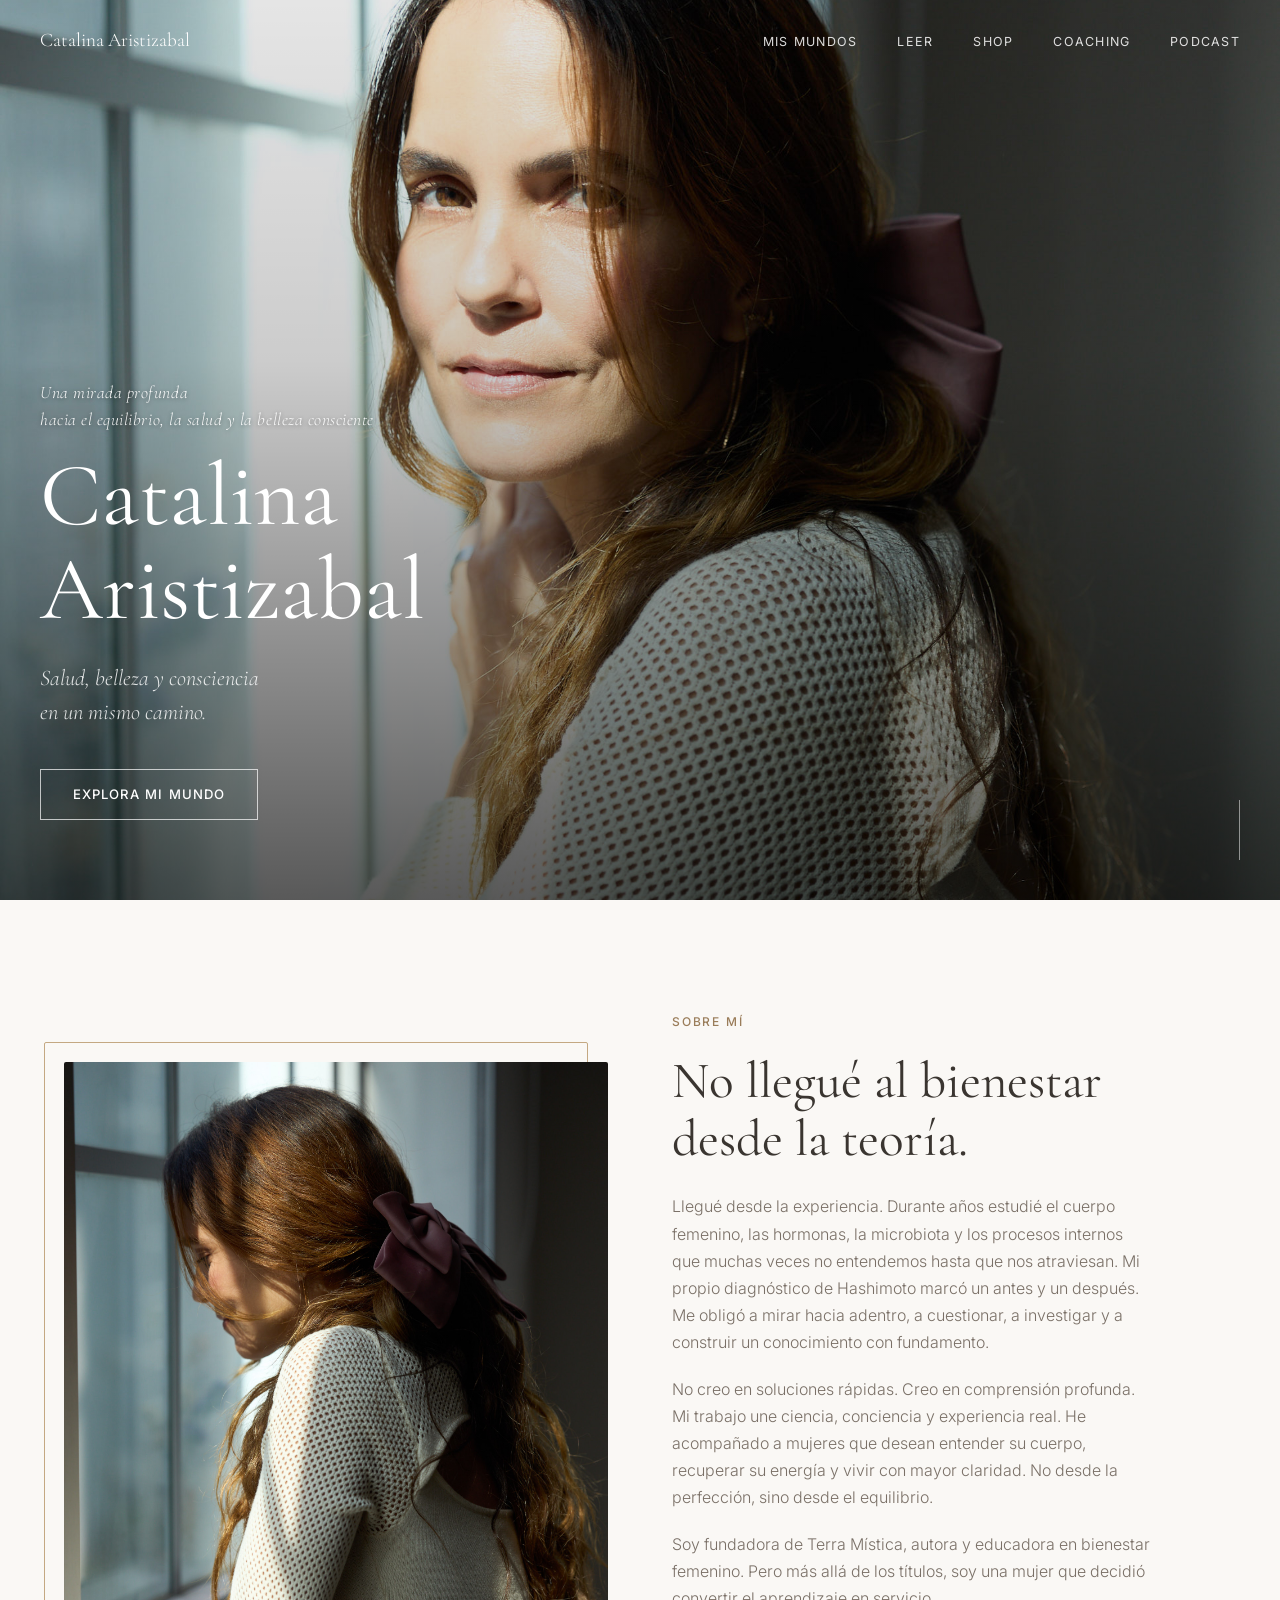
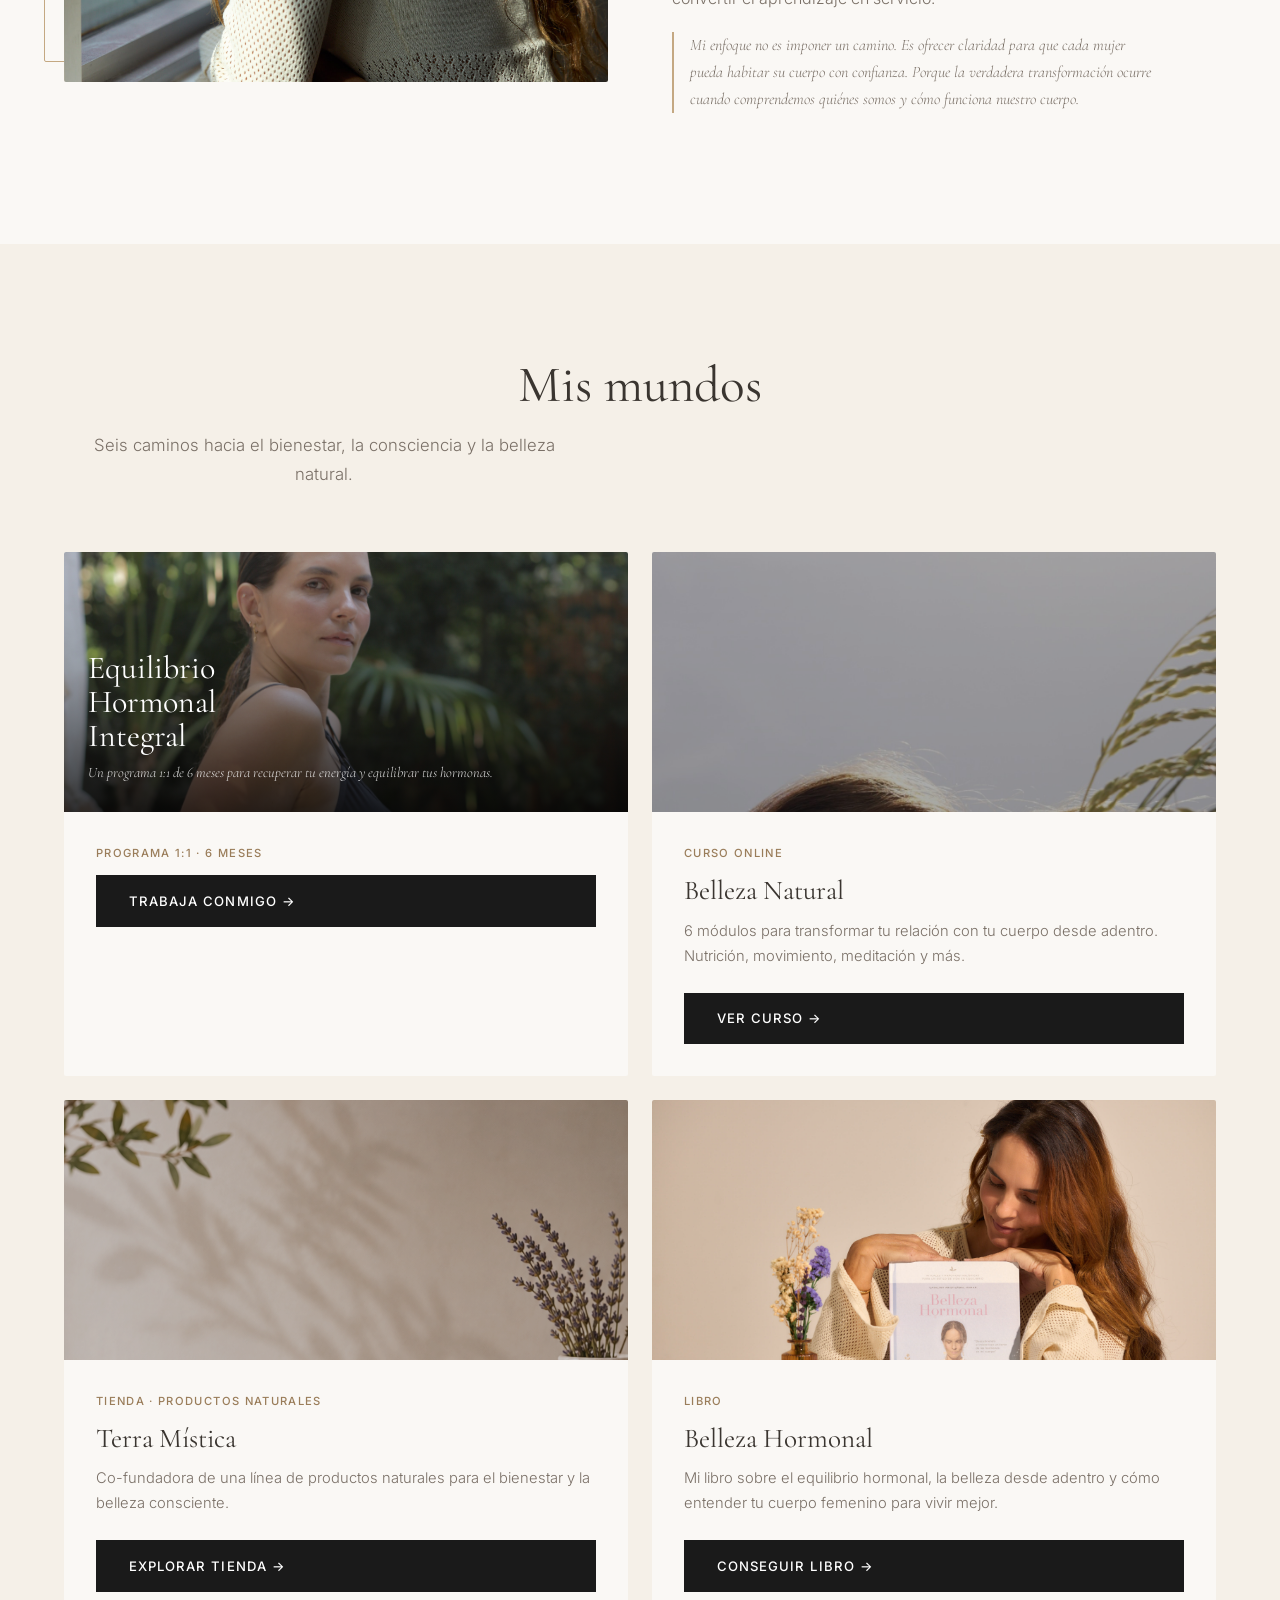
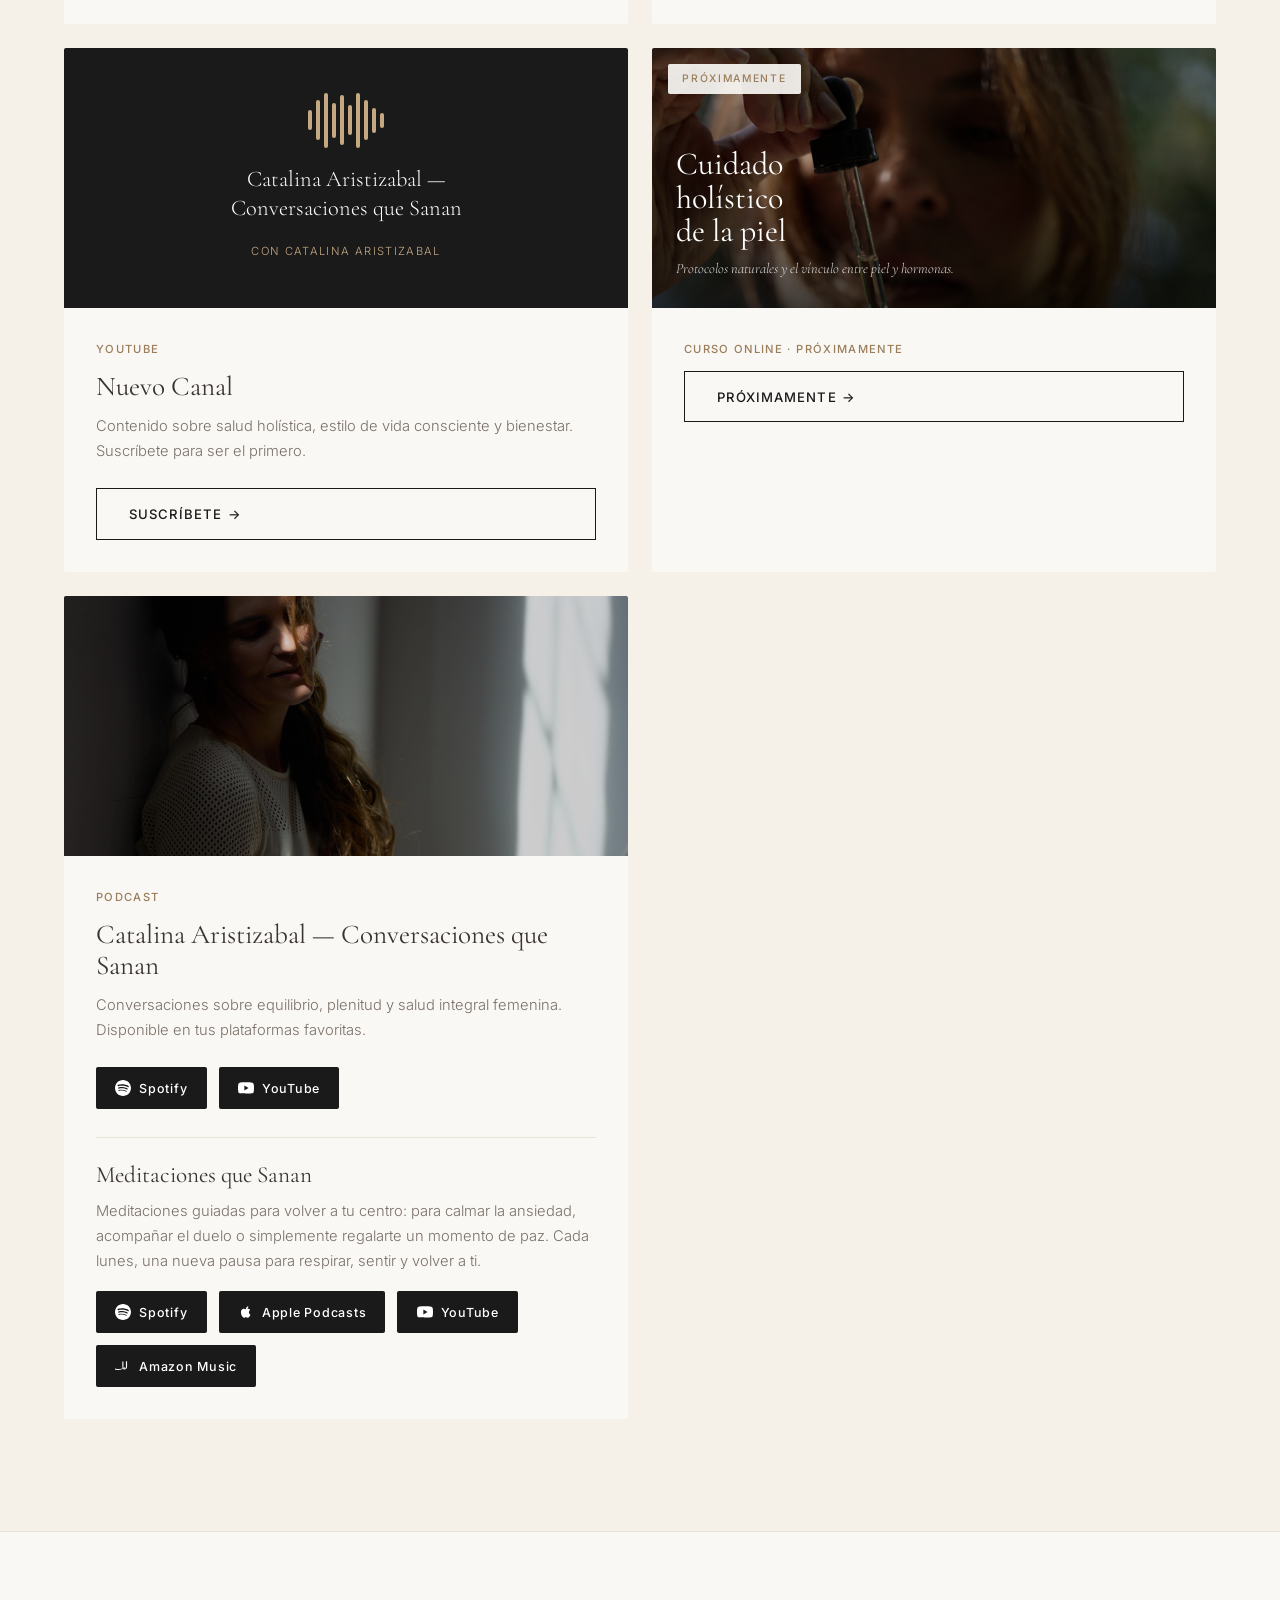
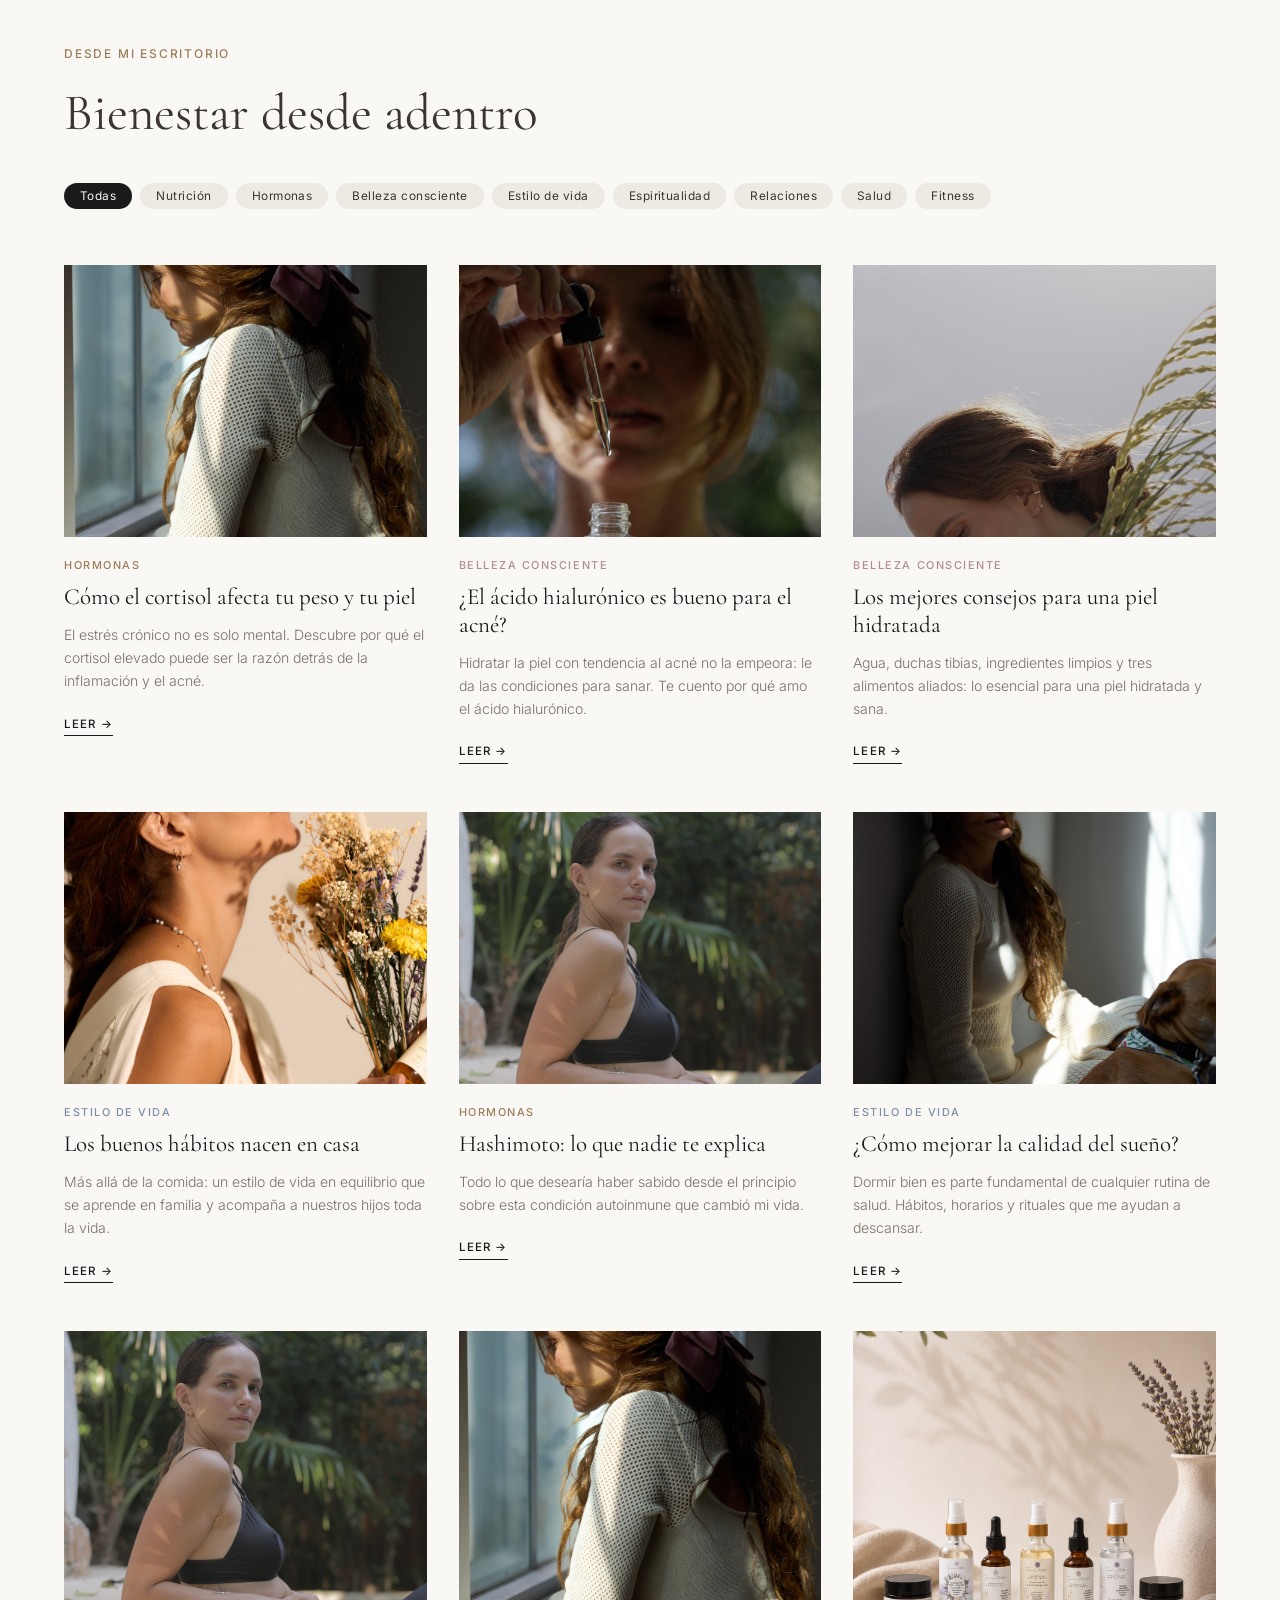
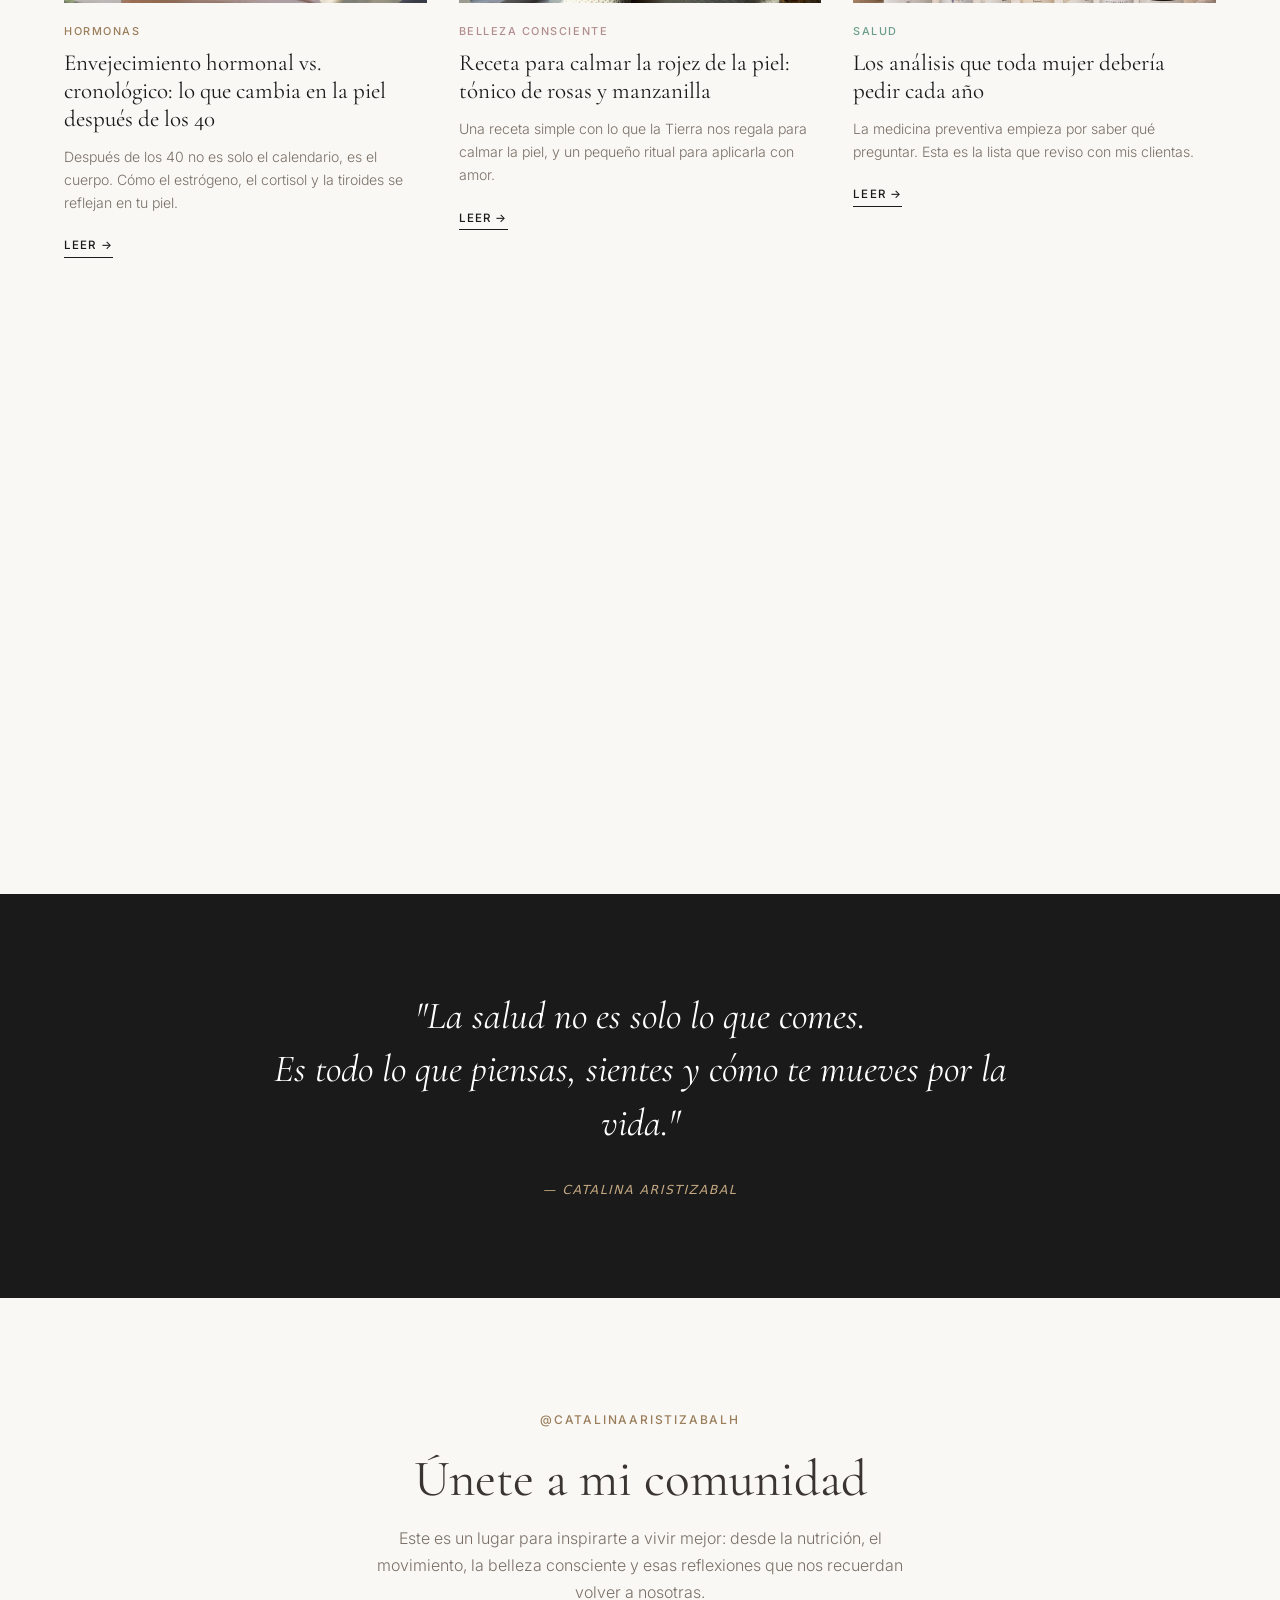
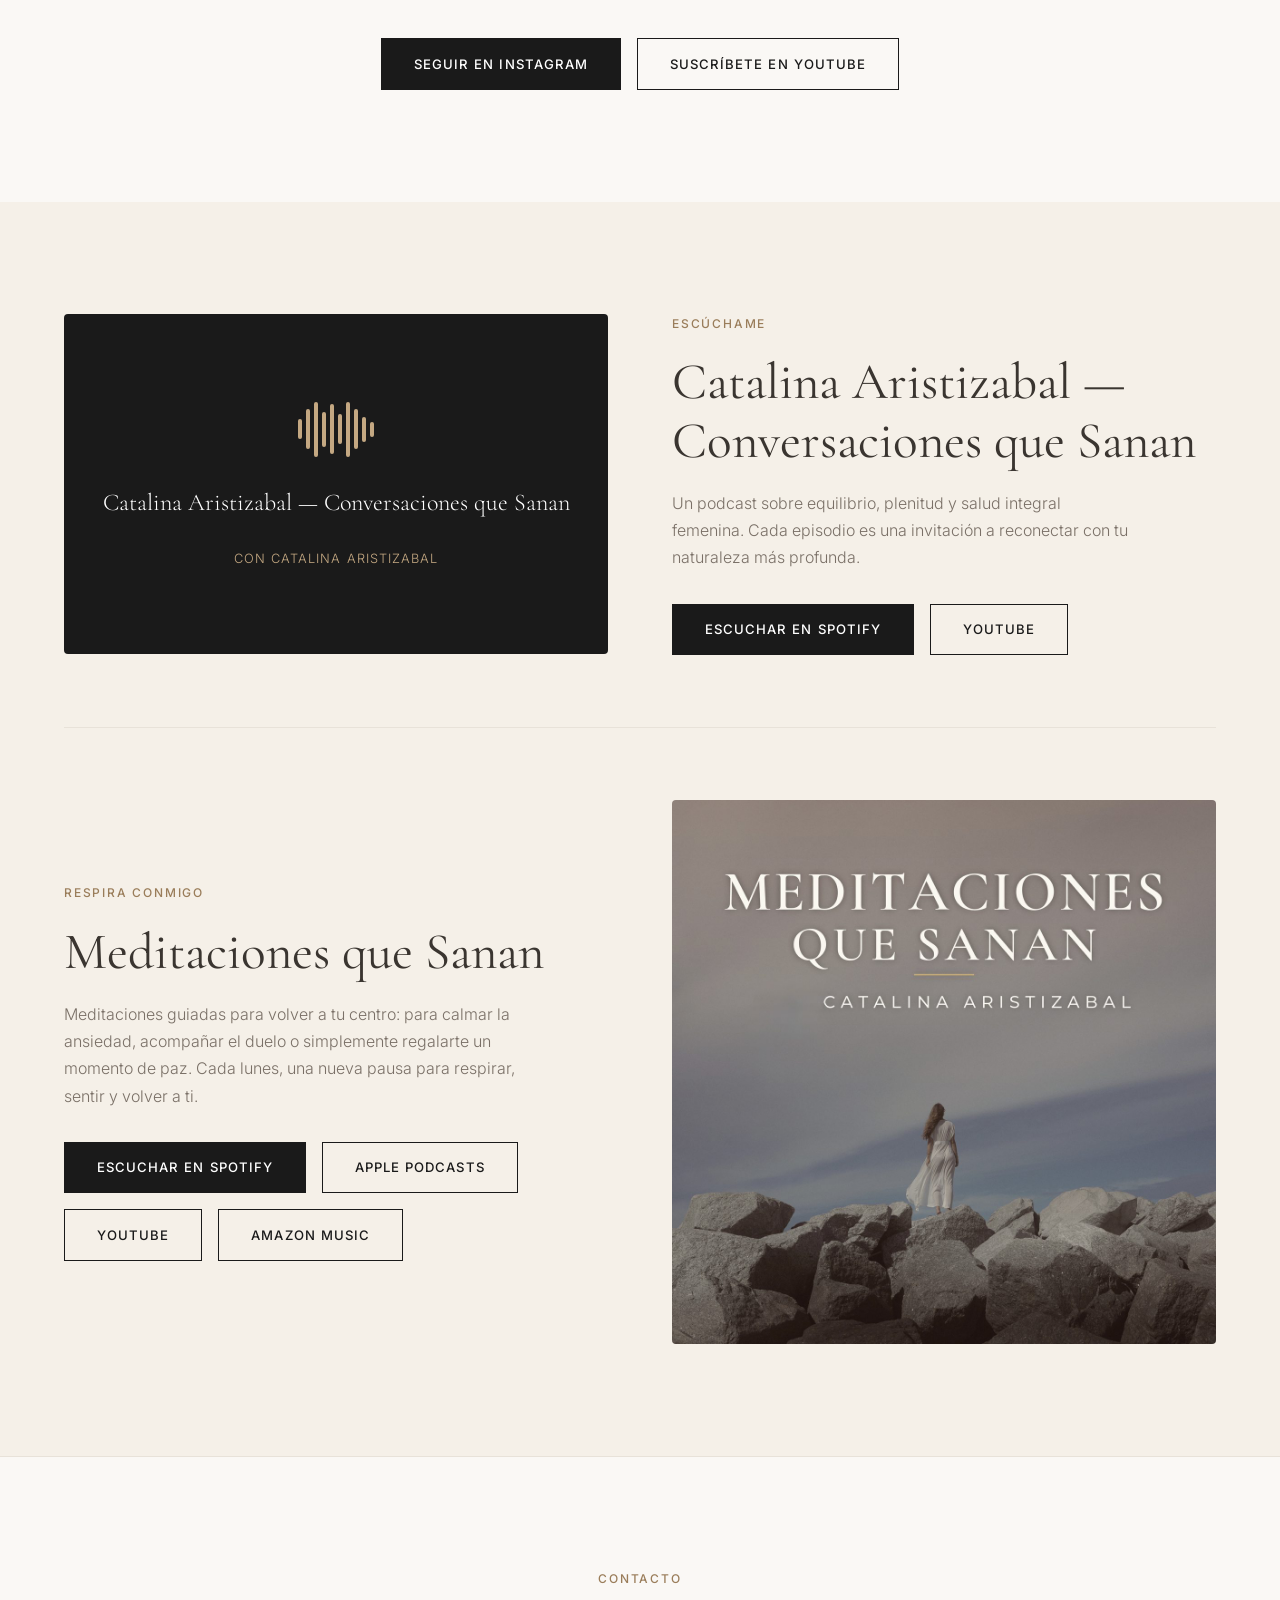
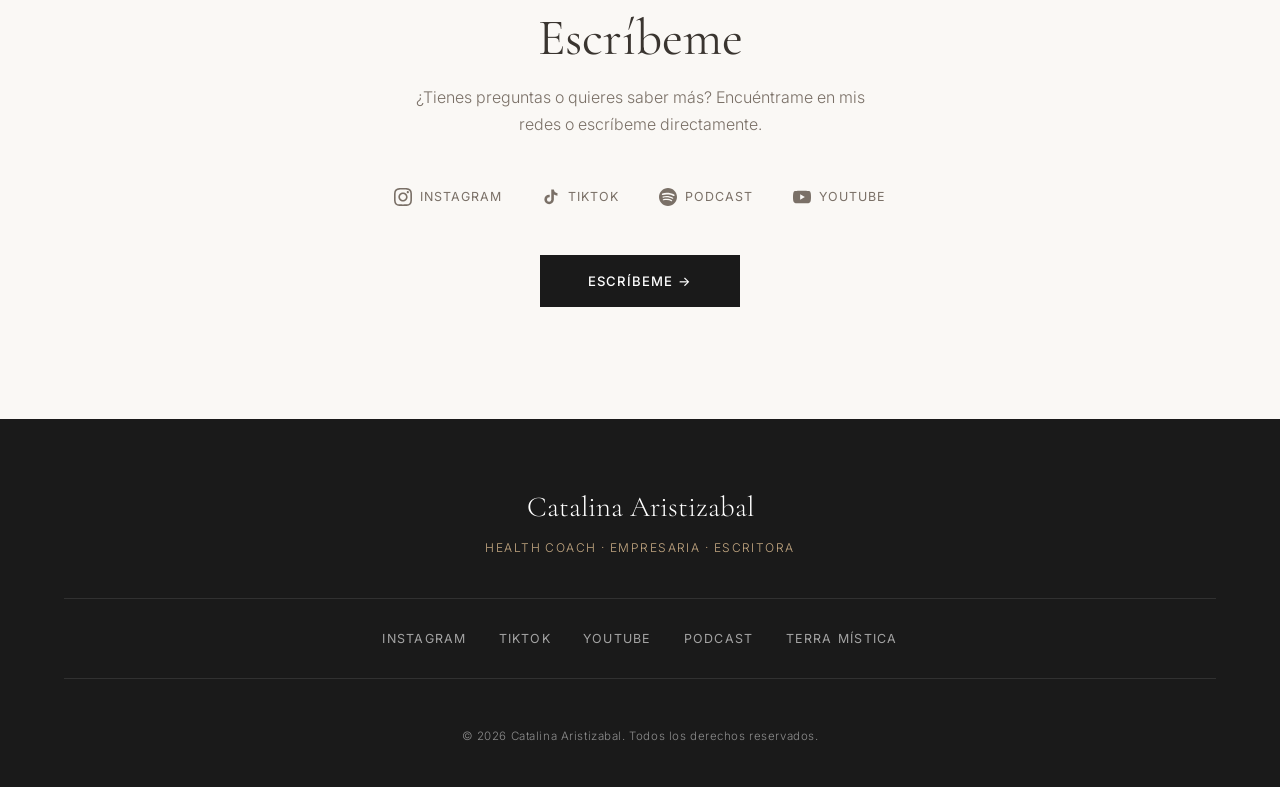
==== commit 1b5063ac: "Bienestar desde adentro: publicar 7 artículos y enlazar sus tarjetas" ====
--- a/index.html
+++ b/index.html
@@ -252,28 +252,28 @@
           <a href="#" class="article-read">Leer →</a>
         </article>
 
-        <article class="article-card fade-in" data-category="nutricion">
-          <img class="article-card-img" src="images/foto3.jpg" alt="" />
-          <span class="article-tag tag--nutricion">Nutrición</span>
-          <h3>5 alimentos que equilibran el estrógeno</h3>
-          <p>Lo que comes tiene un impacto directo en tu balance hormonal. Estos ingredientes son mis aliados para regular el estrógeno.</p>
-          <a href="#" class="article-read">Leer →</a>
-        </article>
-
         <article class="article-card fade-in" data-category="belleza">
           <img class="article-card-img" src="images/skin-course.png" alt="" style="object-position: center top;" />
           <span class="article-tag tag--belleza">Belleza consciente</span>
-          <h3>Por qué tu skincare no funciona si tus hormonas están en caos</h3>
-          <p>Ninguna crema puede compensar un desequilibrio interno. Entiende la conexión entre piel y hormonas.</p>
-          <a href="#" class="article-read">Leer →</a>
+          <h3>¿El ácido hialurónico es bueno para el acné?</h3>
+          <p>Hidratar la piel con tendencia al acné no la empeora: le da las condiciones para sanar. Te cuento por qué amo el ácido hialurónico.</p>
+          <a href="bienestar/acido-hialuronico-y-acne.html" class="article-read">Leer →</a>
+        </article>
+
+        <article class="article-card fade-in" data-category="belleza">
+          <img class="article-card-img" src="images/belleza-natural.jpg" alt="" style="object-position: center top;" />
+          <span class="article-tag tag--belleza">Belleza consciente</span>
+          <h3>Los mejores consejos para una piel hidratada</h3>
+          <p>Agua, duchas tibias, ingredientes limpios y tres alimentos aliados: lo esencial para una piel hidratada y sana.</p>
+          <a href="bienestar/consejos-piel-hidratada.html" class="article-read">Leer →</a>
         </article>
 
         <article class="article-card fade-in" data-category="estilo">
-          <img class="article-card-img" src="images/foto4.jpg" alt="" />
+          <img class="article-card-img" src="images/foto3.jpg" alt="" style="object-position: center;" />
           <span class="article-tag tag--estilo">Estilo de vida</span>
-          <h3>El protocolo de sueño que cambió mi energía</h3>
-          <p>Estos cambios concretos en mis hábitos nocturnos transformaron mi claridad mental y mi energía de base.</p>
-          <a href="#" class="article-read">Leer →</a>
+          <h3>Los buenos hábitos nacen en casa</h3>
+          <p>Más allá de la comida: un estilo de vida en equilibrio que se aprende en familia y acompaña a nuestros hijos toda la vida.</p>
+          <a href="bienestar/los-buenos-habitos-nacen-en-casa.html" class="article-read">Leer →</a>
         </article>
 
         <article class="article-card fade-in" data-category="hormonas">
@@ -284,28 +284,28 @@
           <a href="#" class="article-read">Leer →</a>
         </article>
 
-        <article class="article-card fade-in" data-category="nutricion">
-          <img class="article-card-img" src="images/belleza-natural.jpg" alt="" style="object-position: center top;" />
-          <span class="article-tag tag--nutricion">Nutrición</span>
-          <h3>Anti-inflamatorio no es una dieta. Es un estilo de vida.</h3>
-          <p>Más allá de eliminar gluten o lácteos, vivir de forma anti-inflamatoria implica decisiones diarias profundas.</p>
-          <a href="#" class="article-read">Leer →</a>
-        </article>
-
-        <article class="article-card fade-in" data-category="espiritualidad">
-          <img class="article-card-img" src="images/foto1.jpg" alt="" style="object-position: center 20%;" />
-          <span class="article-tag tag--espiritualidad">Espiritualidad</span>
-          <h3>Rituales de mañana que anclan el día</h3>
-          <p>No se trata de perfección ni de horas. Minutos conscientes que le dicen a tu sistema nervioso que está a salvo.</p>
-          <a href="#" class="article-read">Leer →</a>
-        </article>
-
-        <article class="article-card fade-in" data-category="relaciones">
-          <img class="article-card-img" src="images/foto2.jpg" alt="" />
-          <span class="article-tag tag--relaciones">Relaciones</span>
-          <h3>Cómo los vínculos afectan tu salud hormonal</h3>
-          <p>El amor, el conflicto y la soledad tienen una firma química en tu cuerpo. Entender esto cambia cómo te relacionas.</p>
-          <a href="#" class="article-read">Leer →</a>
+        <article class="article-card fade-in" data-category="estilo">
+          <img class="article-card-img" src="images/foto4.jpg" alt="" style="object-position: center;" />
+          <span class="article-tag tag--estilo">Estilo de vida</span>
+          <h3>¿Cómo mejorar la calidad del sueño?</h3>
+          <p>Dormir bien es parte fundamental de cualquier rutina de salud. Hábitos, horarios y rituales que me ayudan a descansar.</p>
+          <a href="bienestar/como-mejorar-la-calidad-del-sueno.html" class="article-read">Leer →</a>
+        </article>
+
+        <article class="article-card fade-in" data-category="hormonas">
+          <img class="article-card-img" src="images/coaching.jpg" alt="" style="object-position: center 30%;" />
+          <span class="article-tag tag--hormonas">Hormonas</span>
+          <h3>Envejecimiento hormonal vs. cronológico: lo que cambia en la piel después de los 40</h3>
+          <p>Después de los 40 no es solo el calendario, es el cuerpo. Cómo el estrógeno, el cortisol y la tiroides se reflejan en tu piel.</p>
+          <a href="bienestar/envejecimiento-hormonal-vs-cronologico.html" class="article-read">Leer →</a>
+        </article>
+
+        <article class="article-card fade-in" data-category="belleza">
+          <img class="article-card-img" src="images/foto2.jpg" alt="" style="object-position: center;" />
+          <span class="article-tag tag--belleza">Belleza consciente</span>
+          <h3>Receta para calmar la rojez de la piel: tónico de rosas y manzanilla</h3>
+          <p>Una receta simple con lo que la Tierra nos regala para calmar la piel, y un pequeño ritual para aplicarla con amor.</p>
+          <a href="bienestar/tonico-rosas-manzanilla-rojez.html" class="article-read">Leer →</a>
         </article>
 
         <article class="article-card fade-in" data-category="salud">
@@ -316,12 +316,12 @@
           <a href="#" class="article-read">Leer →</a>
         </article>
 
-        <article class="article-card fade-in" data-category="fitness">
-          <img class="article-card-img" src="images/foto3.jpg" alt="" />
-          <span class="article-tag tag--fitness">Fitness</span>
-          <h3>Ejercicio hormonal: más no siempre es mejor</h3>
-          <p>Sobreentrenar con Hashimoto o en fase lútea puede hacer más daño que bien. Aprende a moverte según tu ciclo.</p>
-          <a href="#" class="article-read">Leer →</a>
+        <article class="article-card fade-in" data-category="espiritualidad">
+          <img class="article-card-img" src="images/foto1.jpg" alt="" style="object-position: center 20%;" />
+          <span class="article-tag tag--espiritualidad">Espiritualidad</span>
+          <h3>5 maneras de dar las gracias y ser agradecida</h3>
+          <p>La gratitud también se practica cuidando este cuerpo sagrado. Mi Ritual Elemental de Belleza en cinco pasos.</p>
+          <a href="bienestar/5-maneras-de-dar-las-gracias.html" class="article-read">Leer →</a>
         </article>
 
       </div>
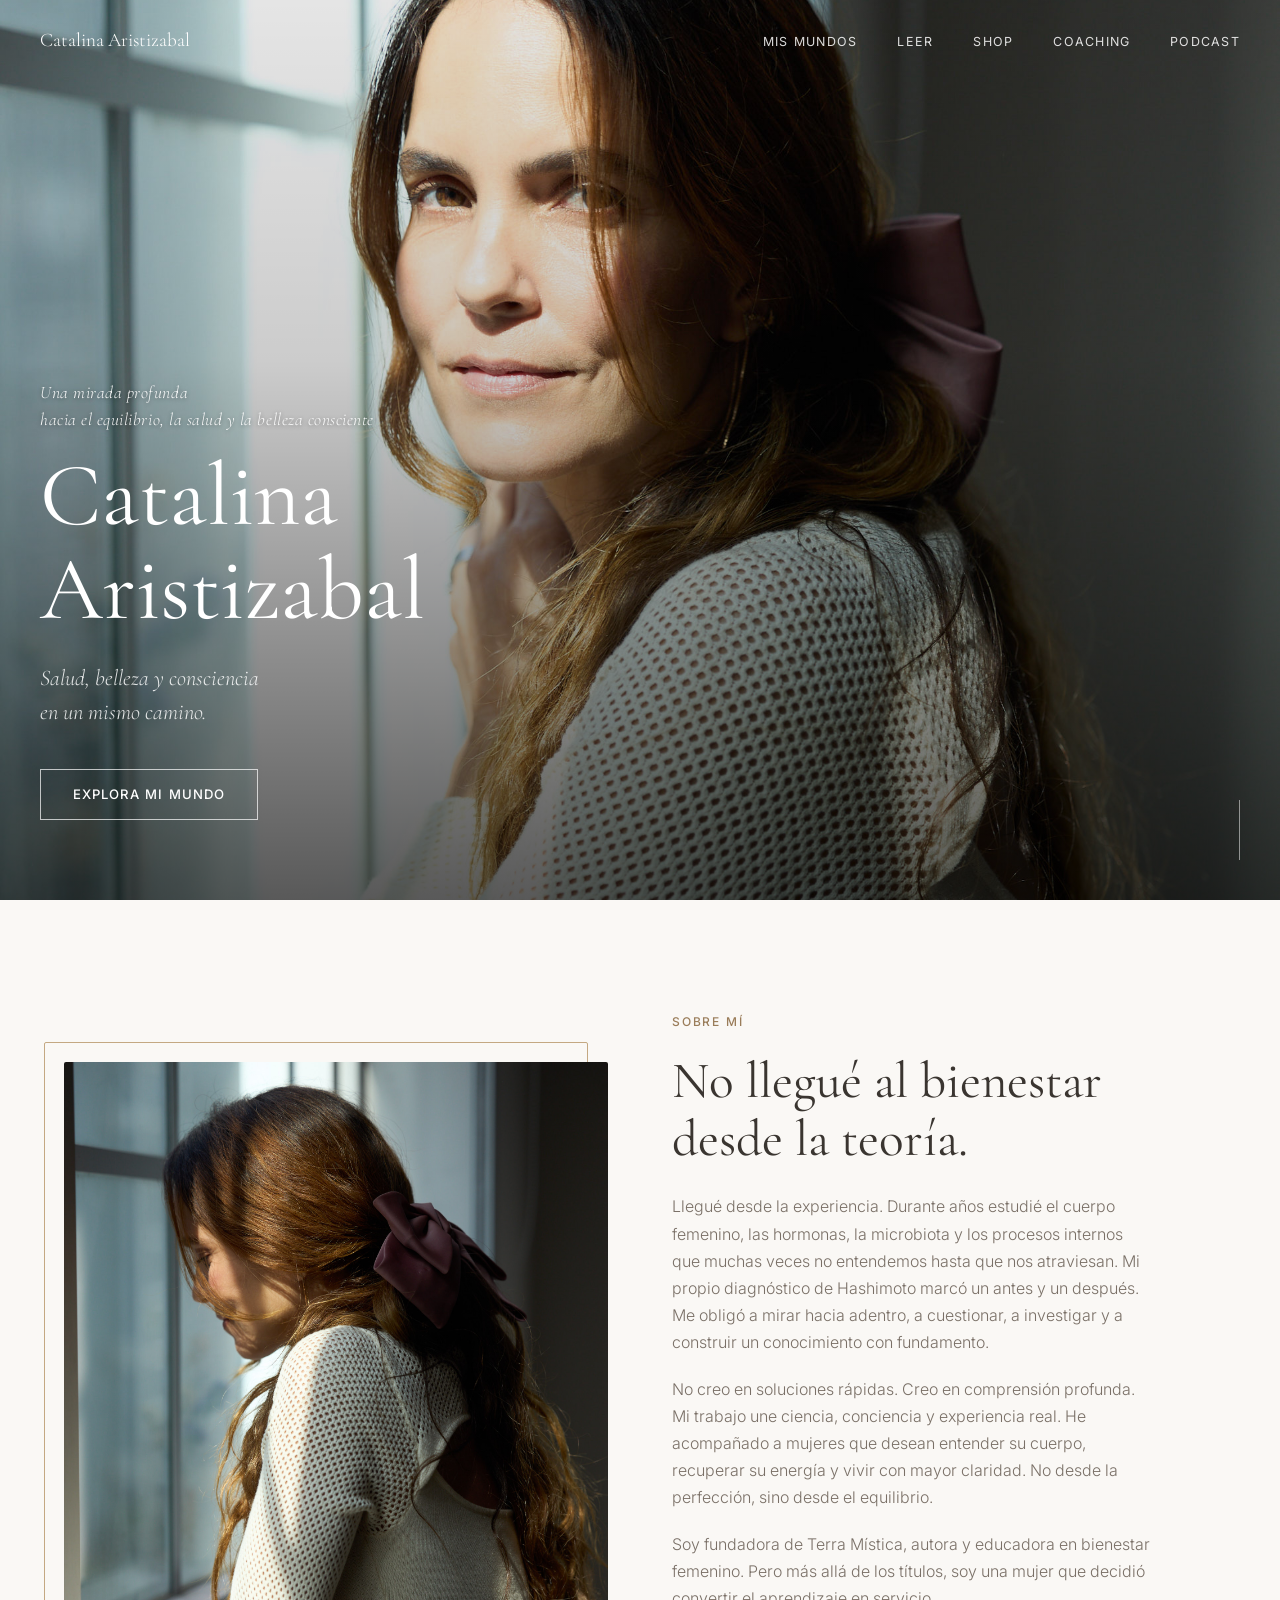
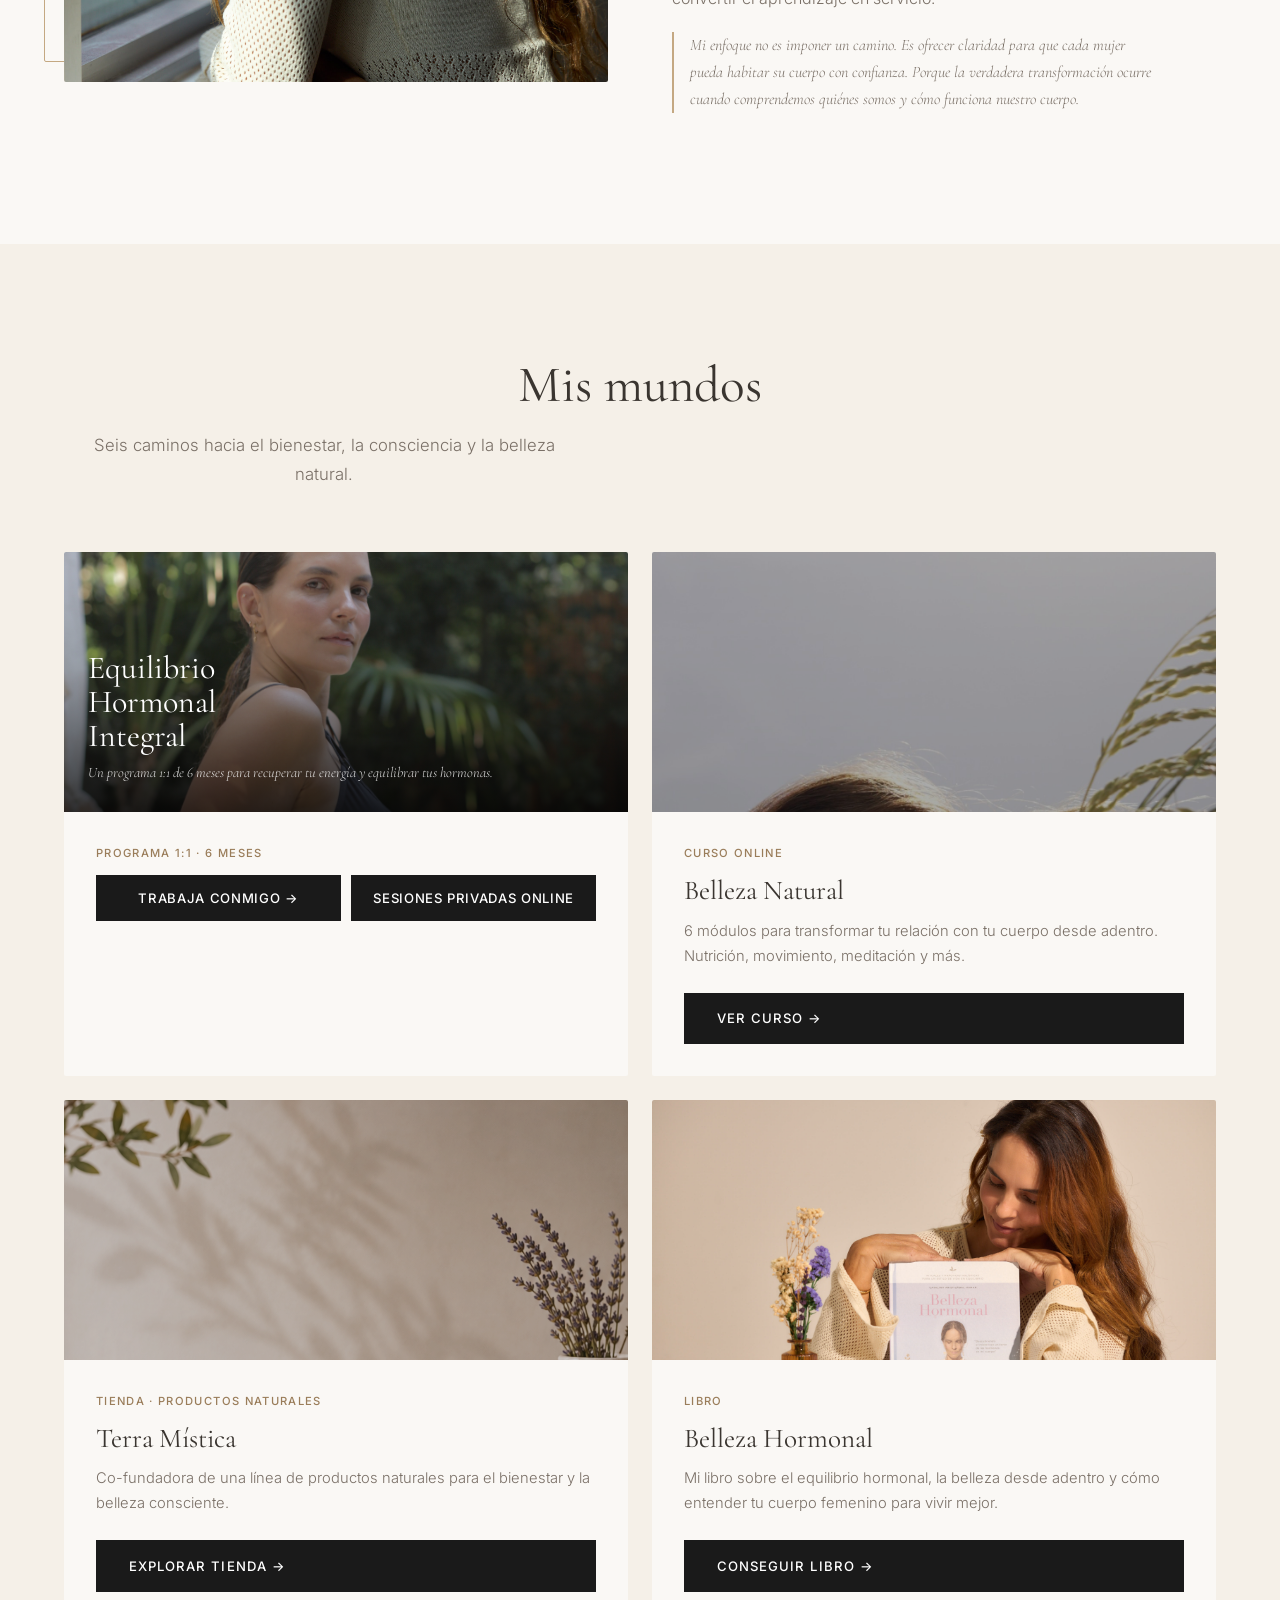
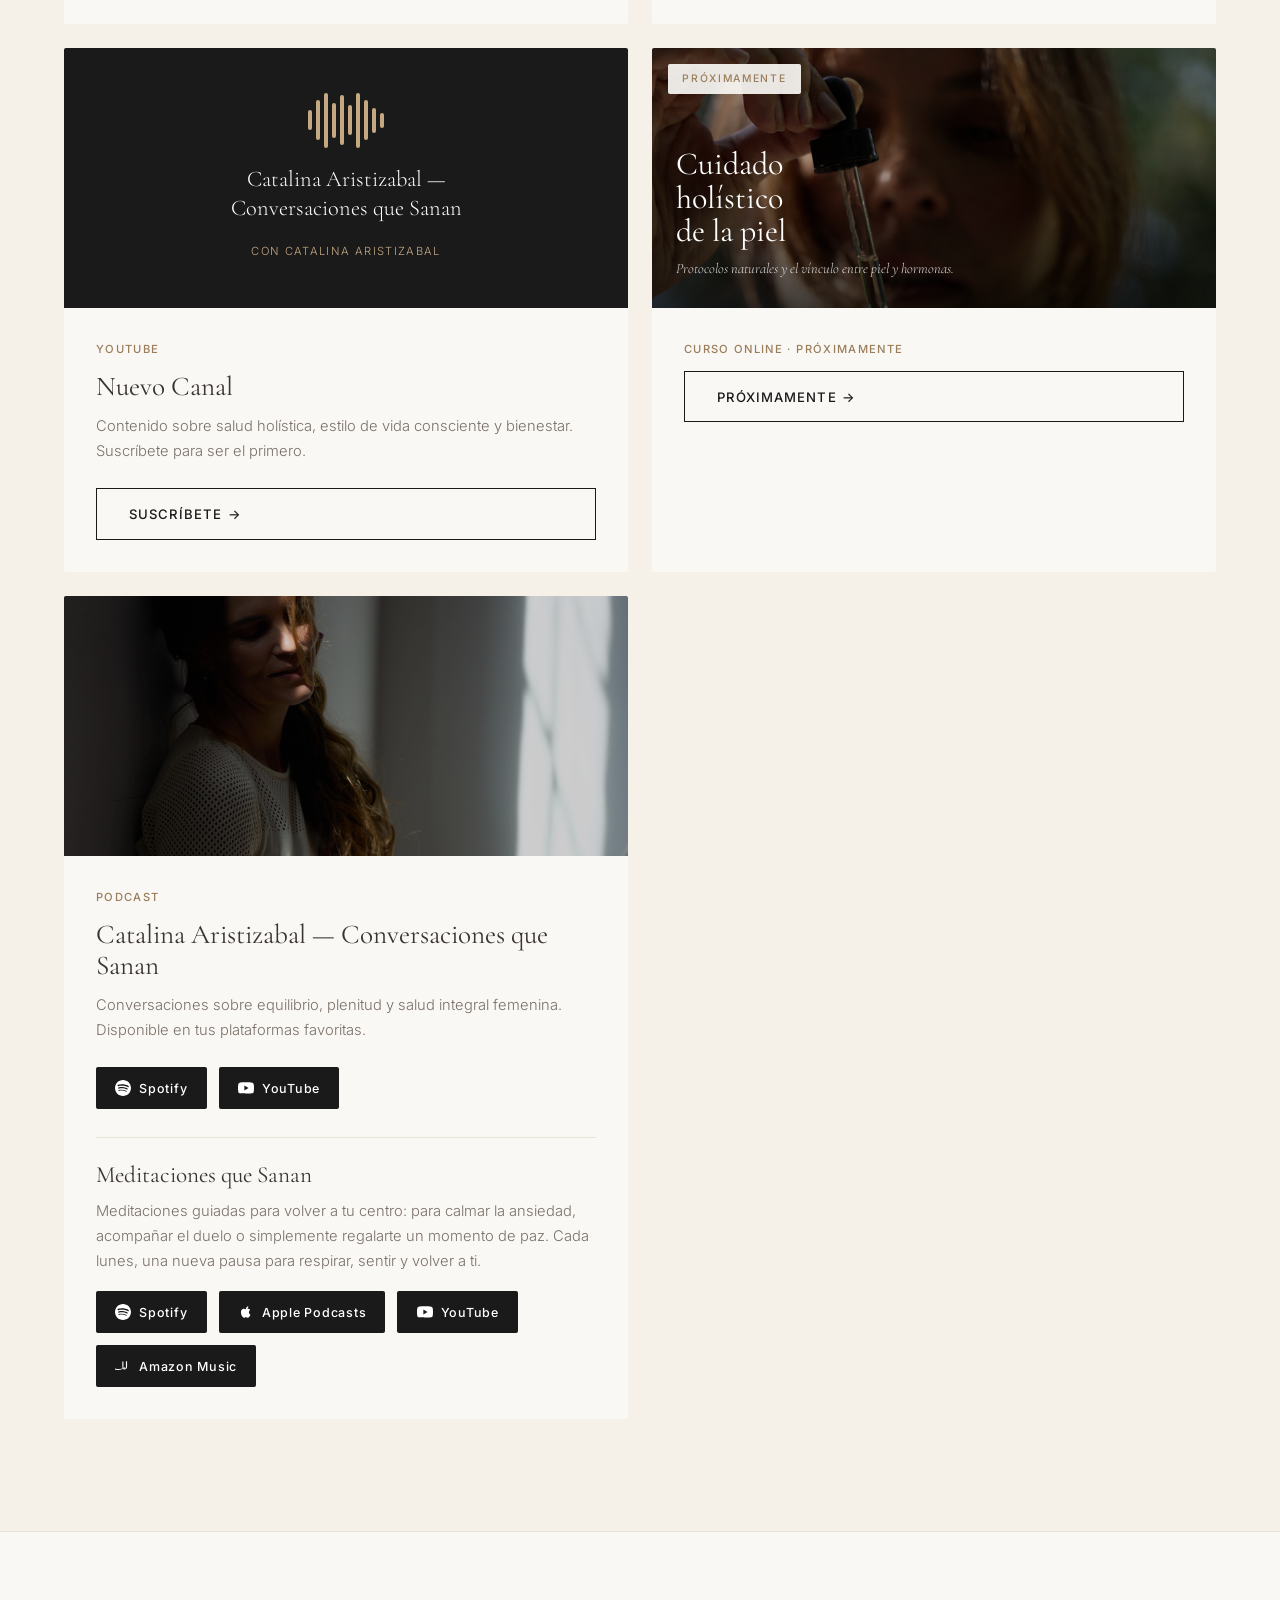
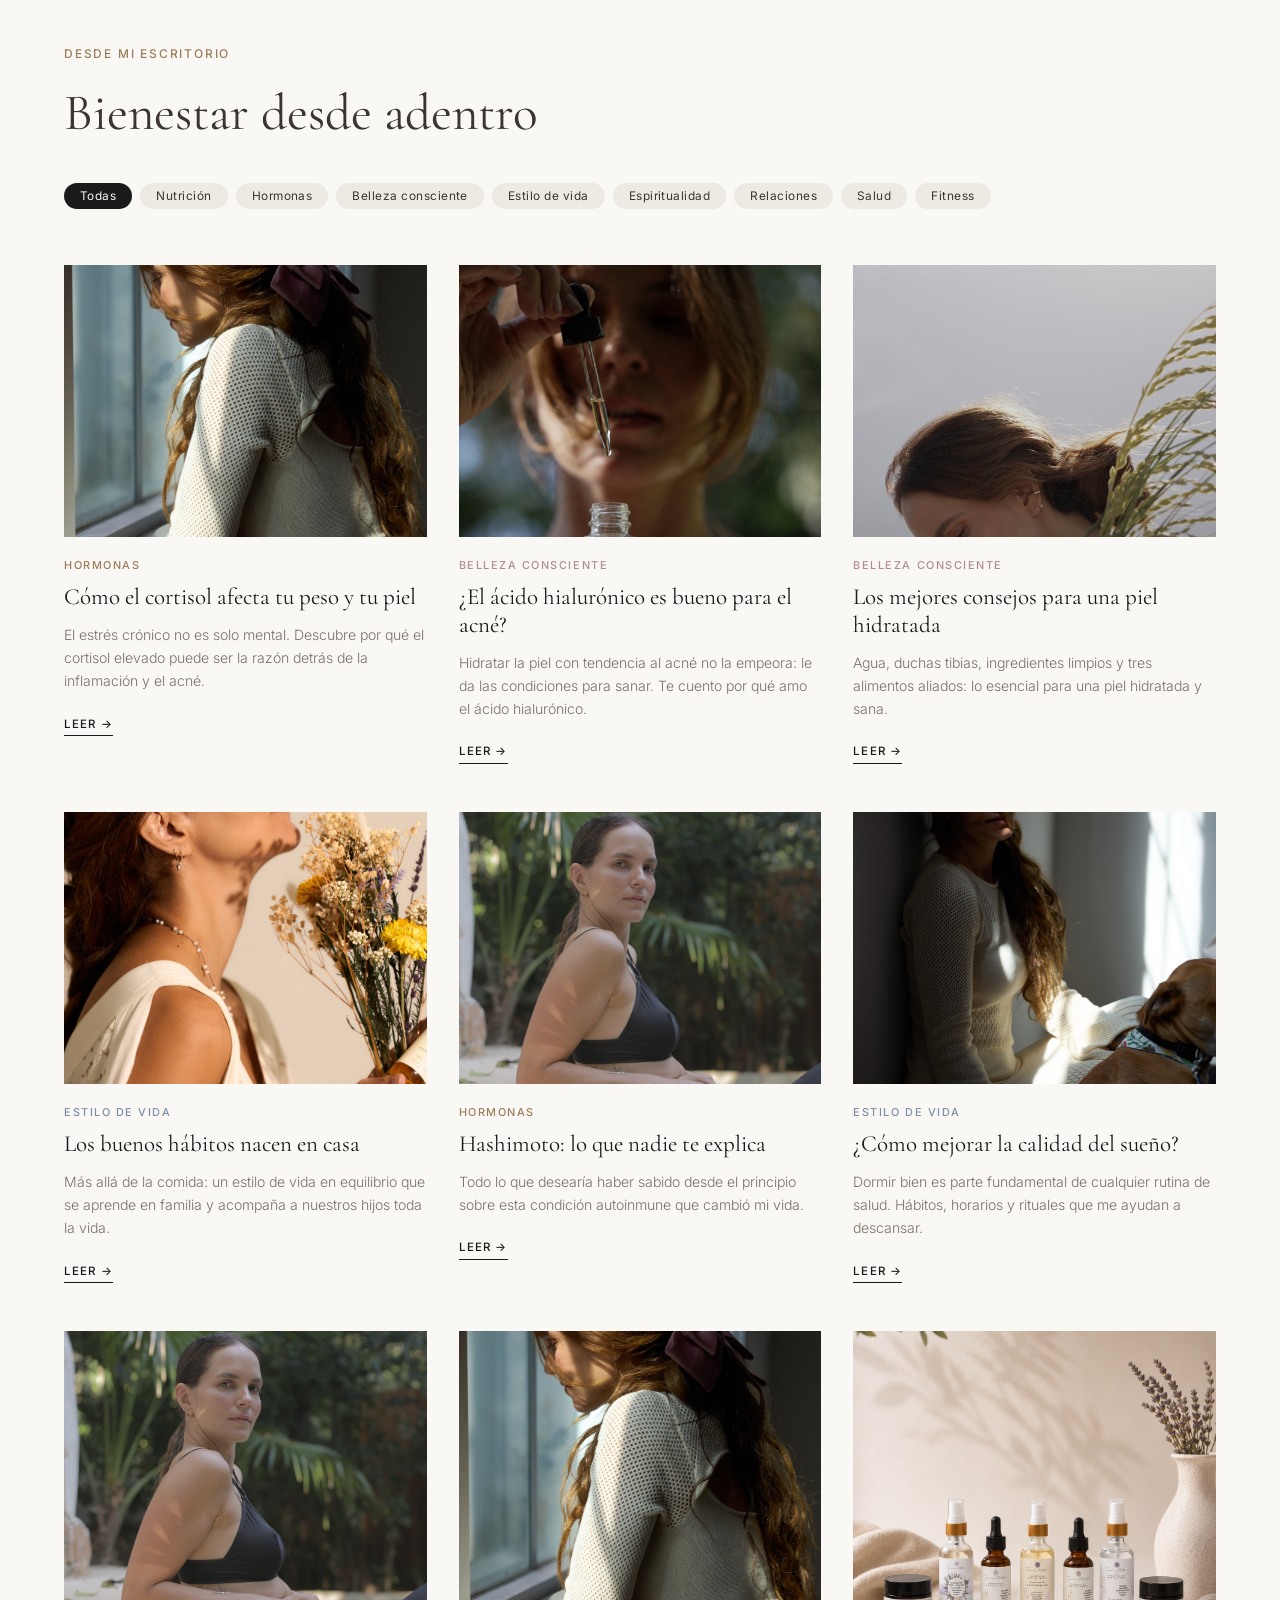
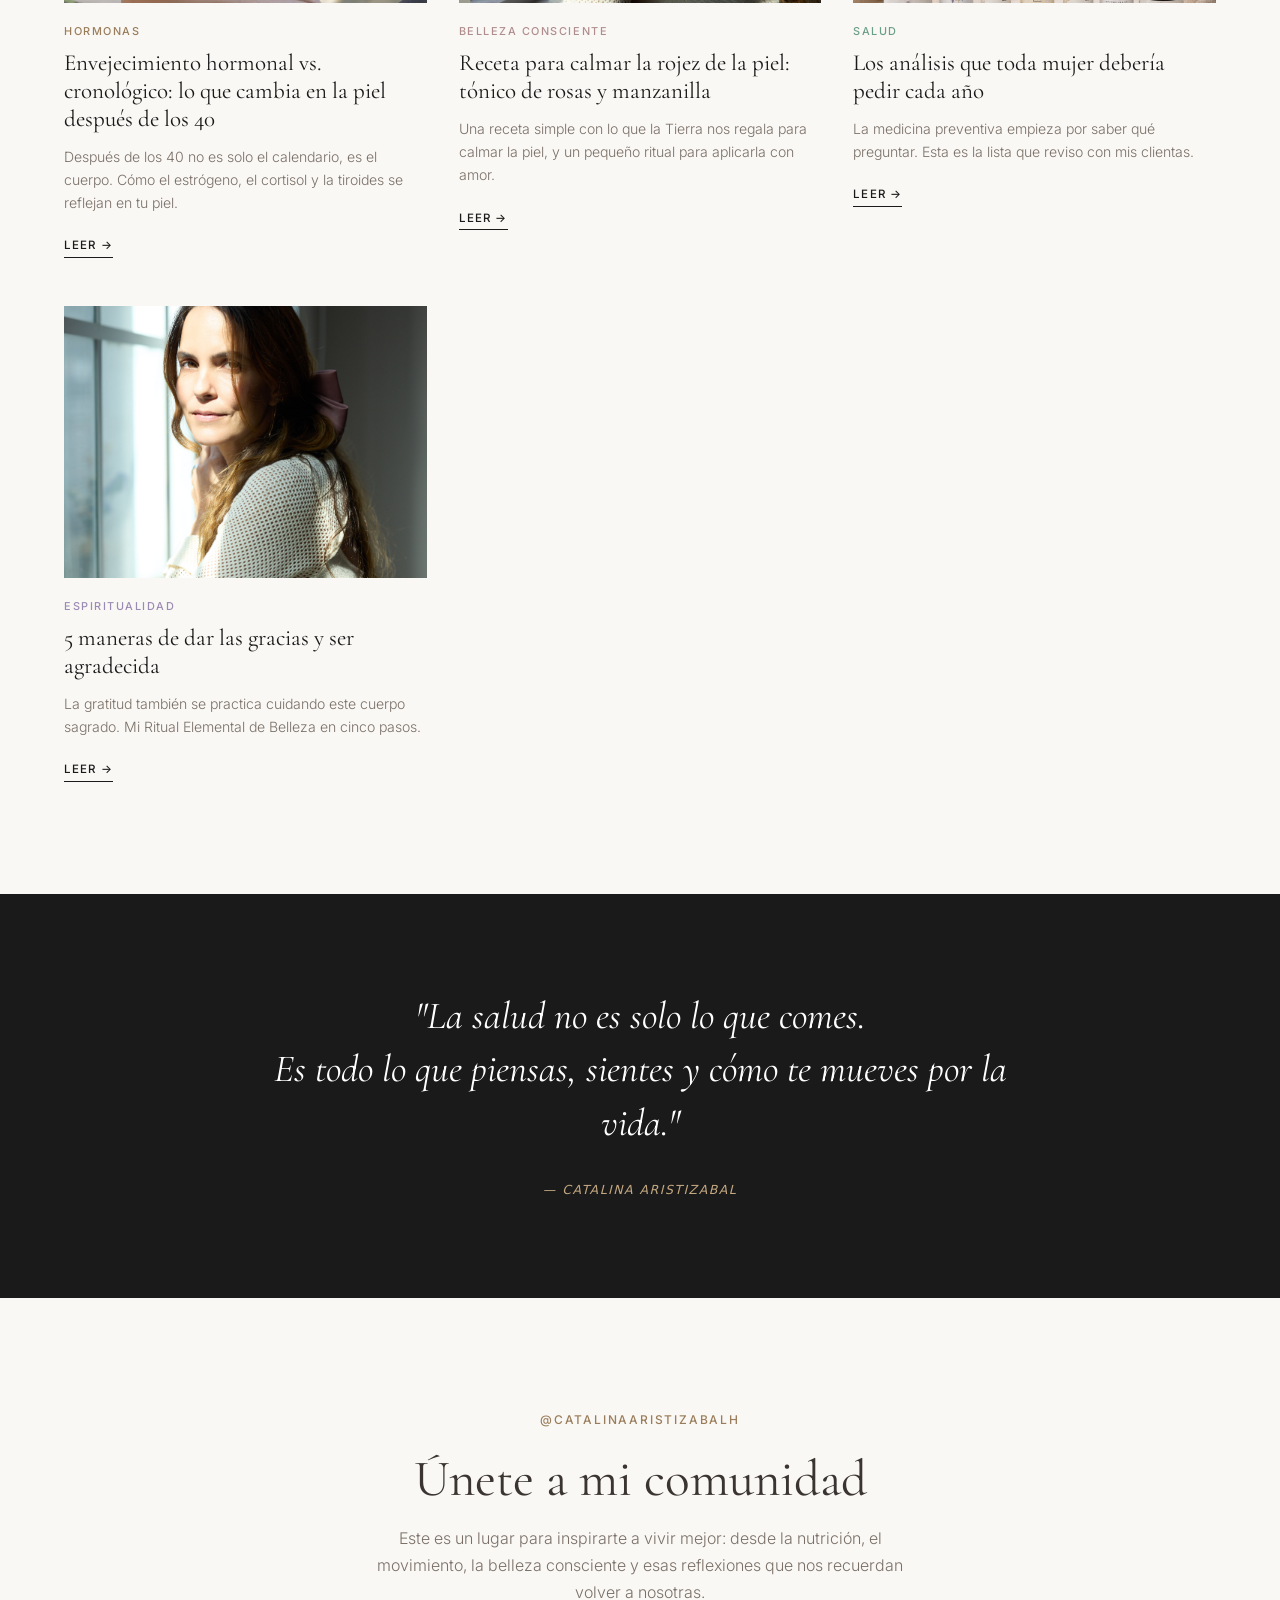
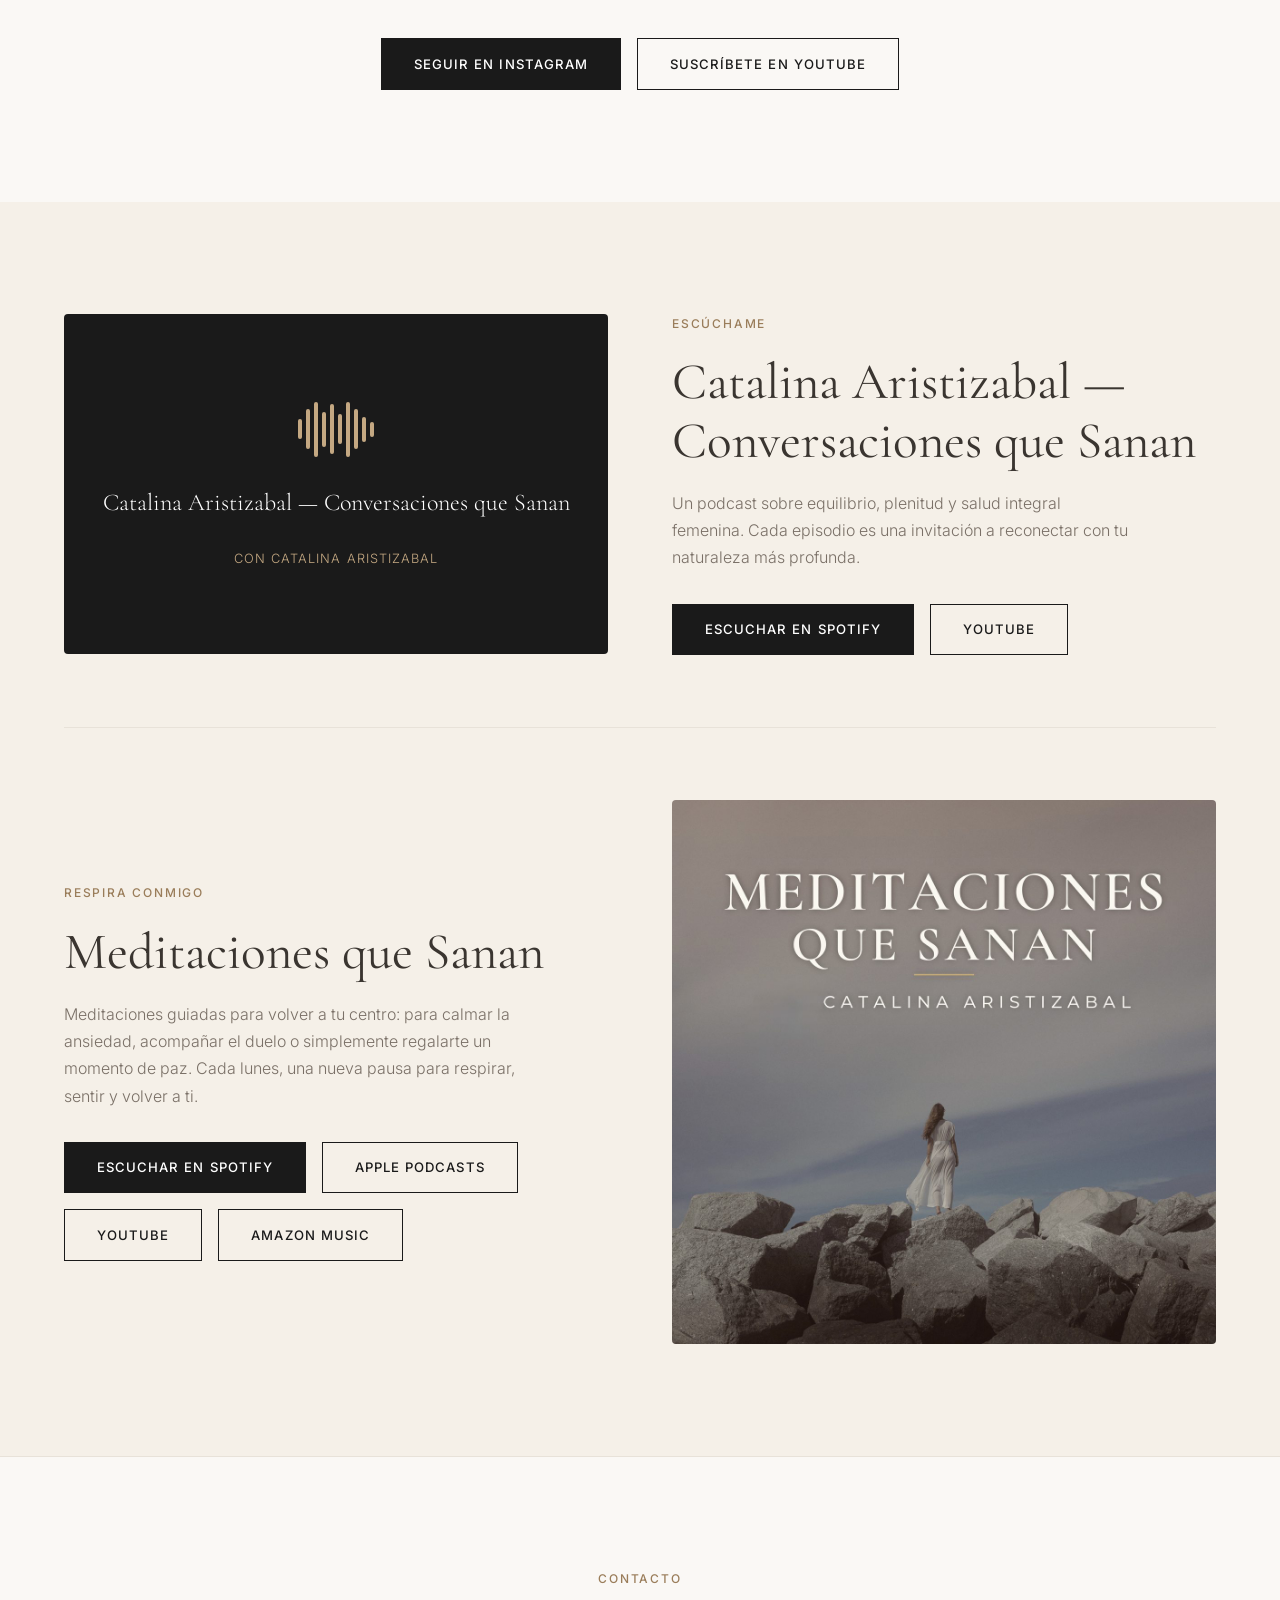
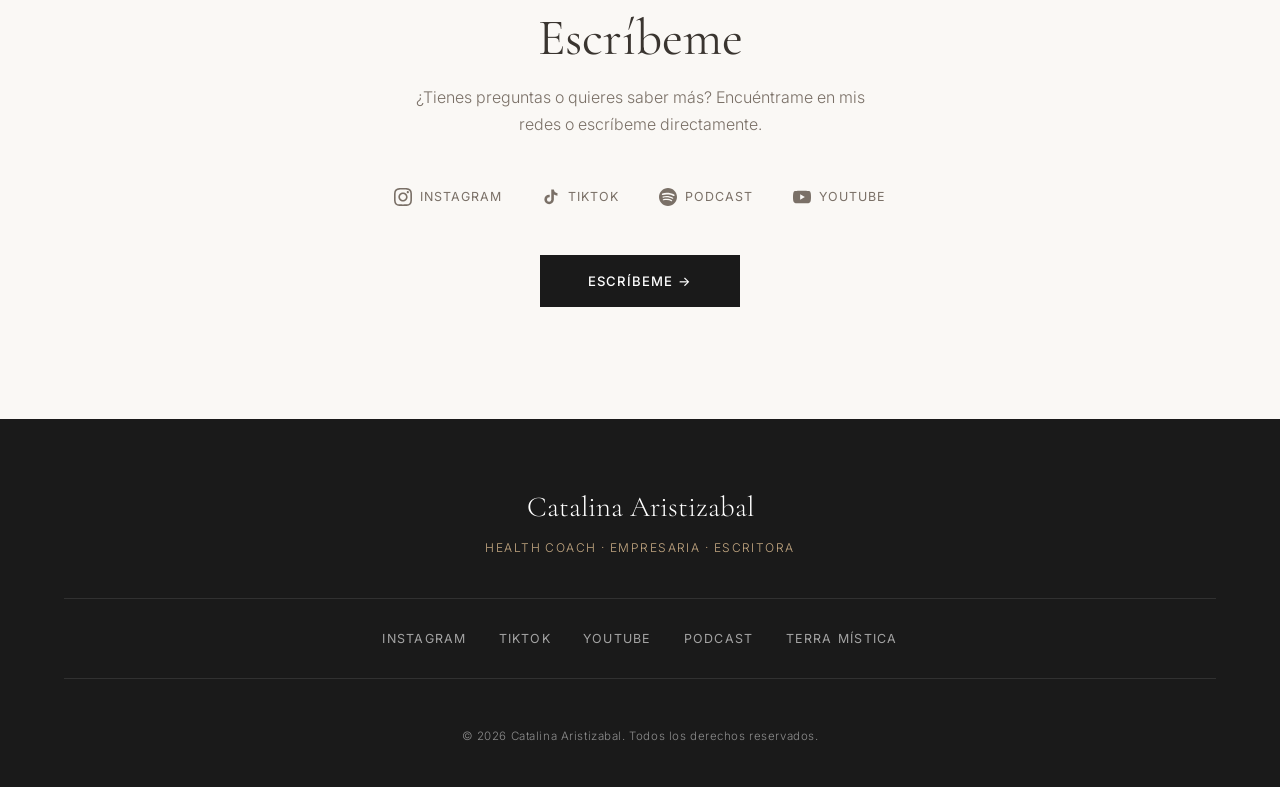
==== commit 8772ecd9: "Agregar reservas de sesiones privadas en Calendly Enlaza las sesiones online desde Mis mundos y el h" ====
--- a/index.html
+++ b/index.html
@@ -95,7 +95,10 @@
           </div>
           <div class="mundo-content">
             <span class="mundo-tag">Programa 1:1 · 6 meses</span>
-            <a href="trabaja-conmigo/index.html" class="btn btn-dark">Trabaja conmigo →</a>
+            <div class="mundo-actions">
+              <a href="trabaja-conmigo/index.html" class="btn btn-dark">Trabaja conmigo →</a>
+              <a href="https://calendly.com/catahealthcoach/coaching" target="_blank" rel="noopener" class="btn btn-dark">Sesiones privadas online</a>
+            </div>
           </div>
         </article>
 
--- a/styles.css
+++ b/styles.css
@@ -401,6 +401,19 @@
   color: var(--color-text-light);
   margin-bottom: 1.5rem;
   flex: 1;
+}
+.mundo-actions {
+  display: flex;
+  flex-wrap: wrap;
+  gap: 0.65rem;
+}
+.mundo-actions .btn {
+  flex: 1 1 230px;
+  min-width: min(100%, 230px);
+  text-align: center;
+  padding: 0.85rem 0.75rem;
+  letter-spacing: 0.05em;
+  line-height: 1.25;
 }
 .podcast-links {
   display: flex;
@@ -717,6 +730,15 @@
     object-position: center 15%;
   }
   .mundo-content { padding: 1.5rem; }
+  .mundo-actions {
+    flex-direction: column;
+    align-items: stretch;
+  }
+  .mundo-actions .btn {
+    flex: none;
+    width: 100%;
+    letter-spacing: 0.06em;
+  }
 
   /* COMUNIDAD — botones en columna */
   .comunidad-buttons {
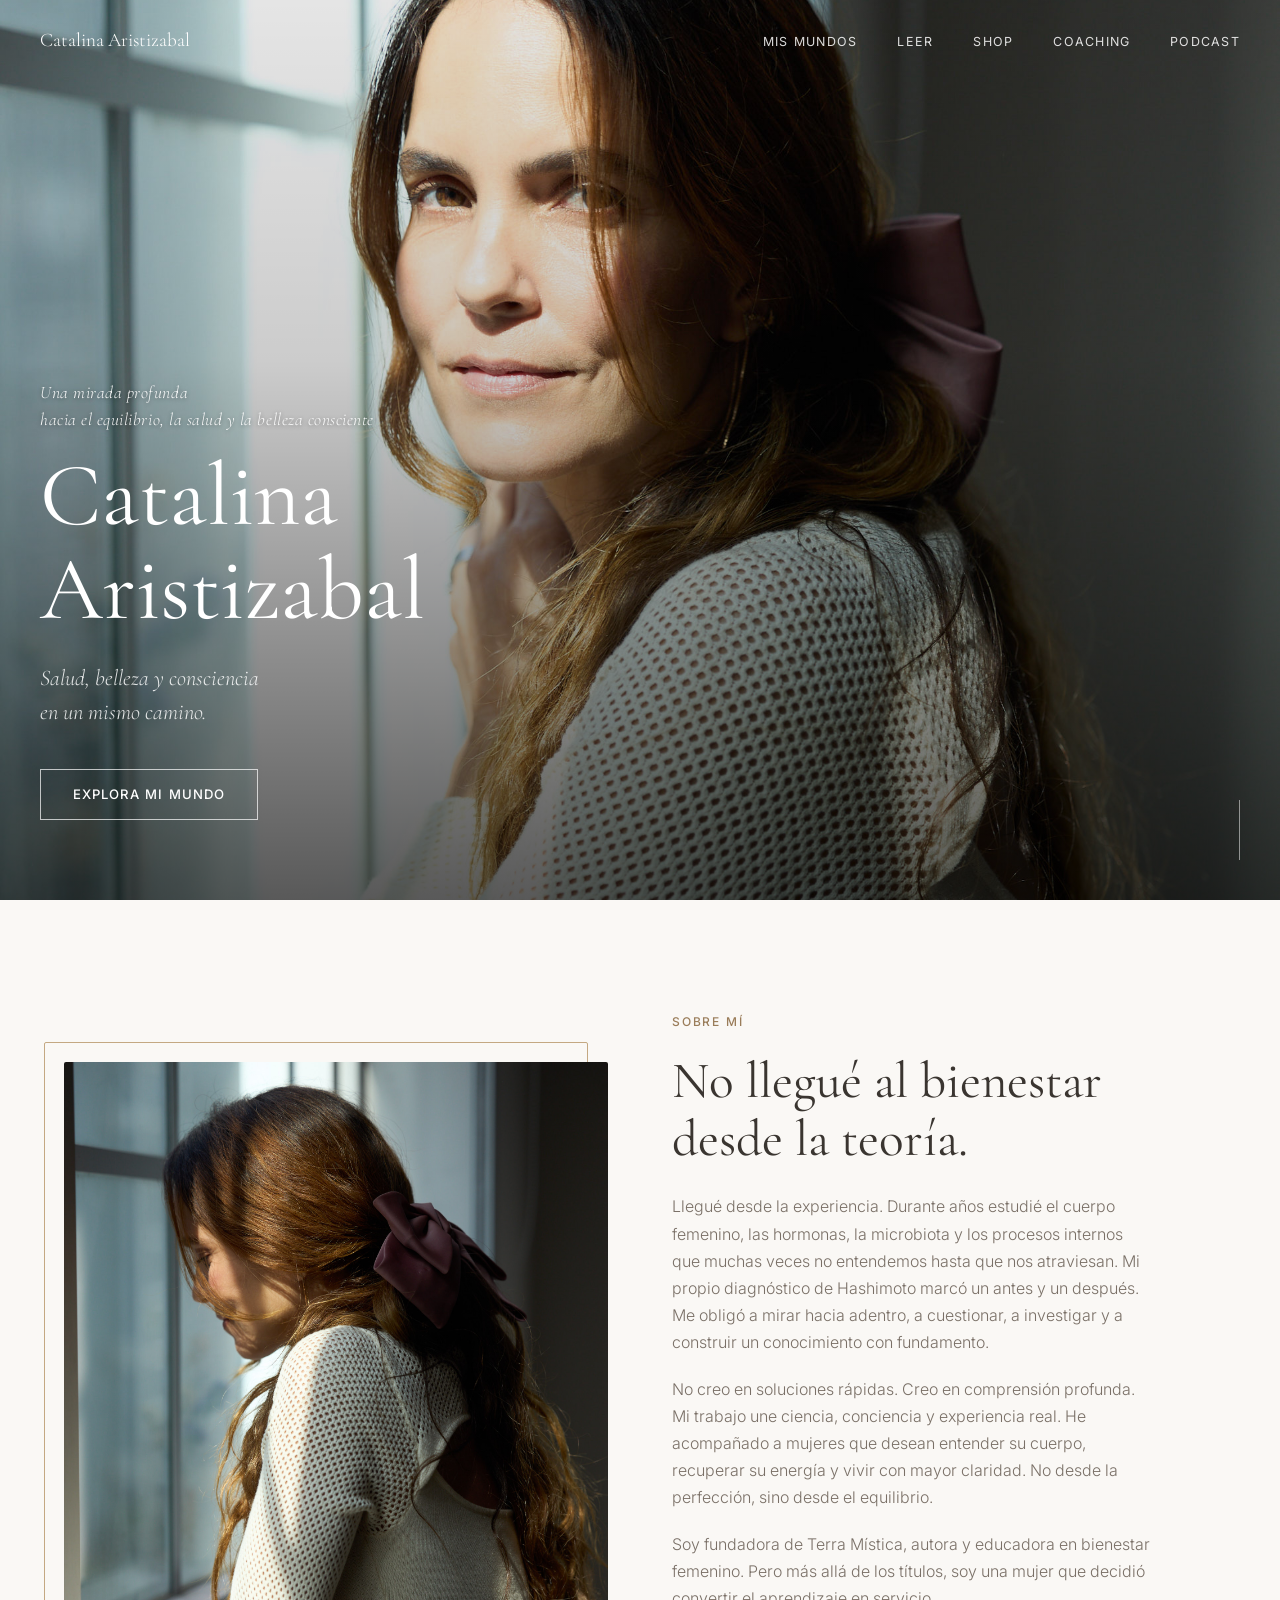
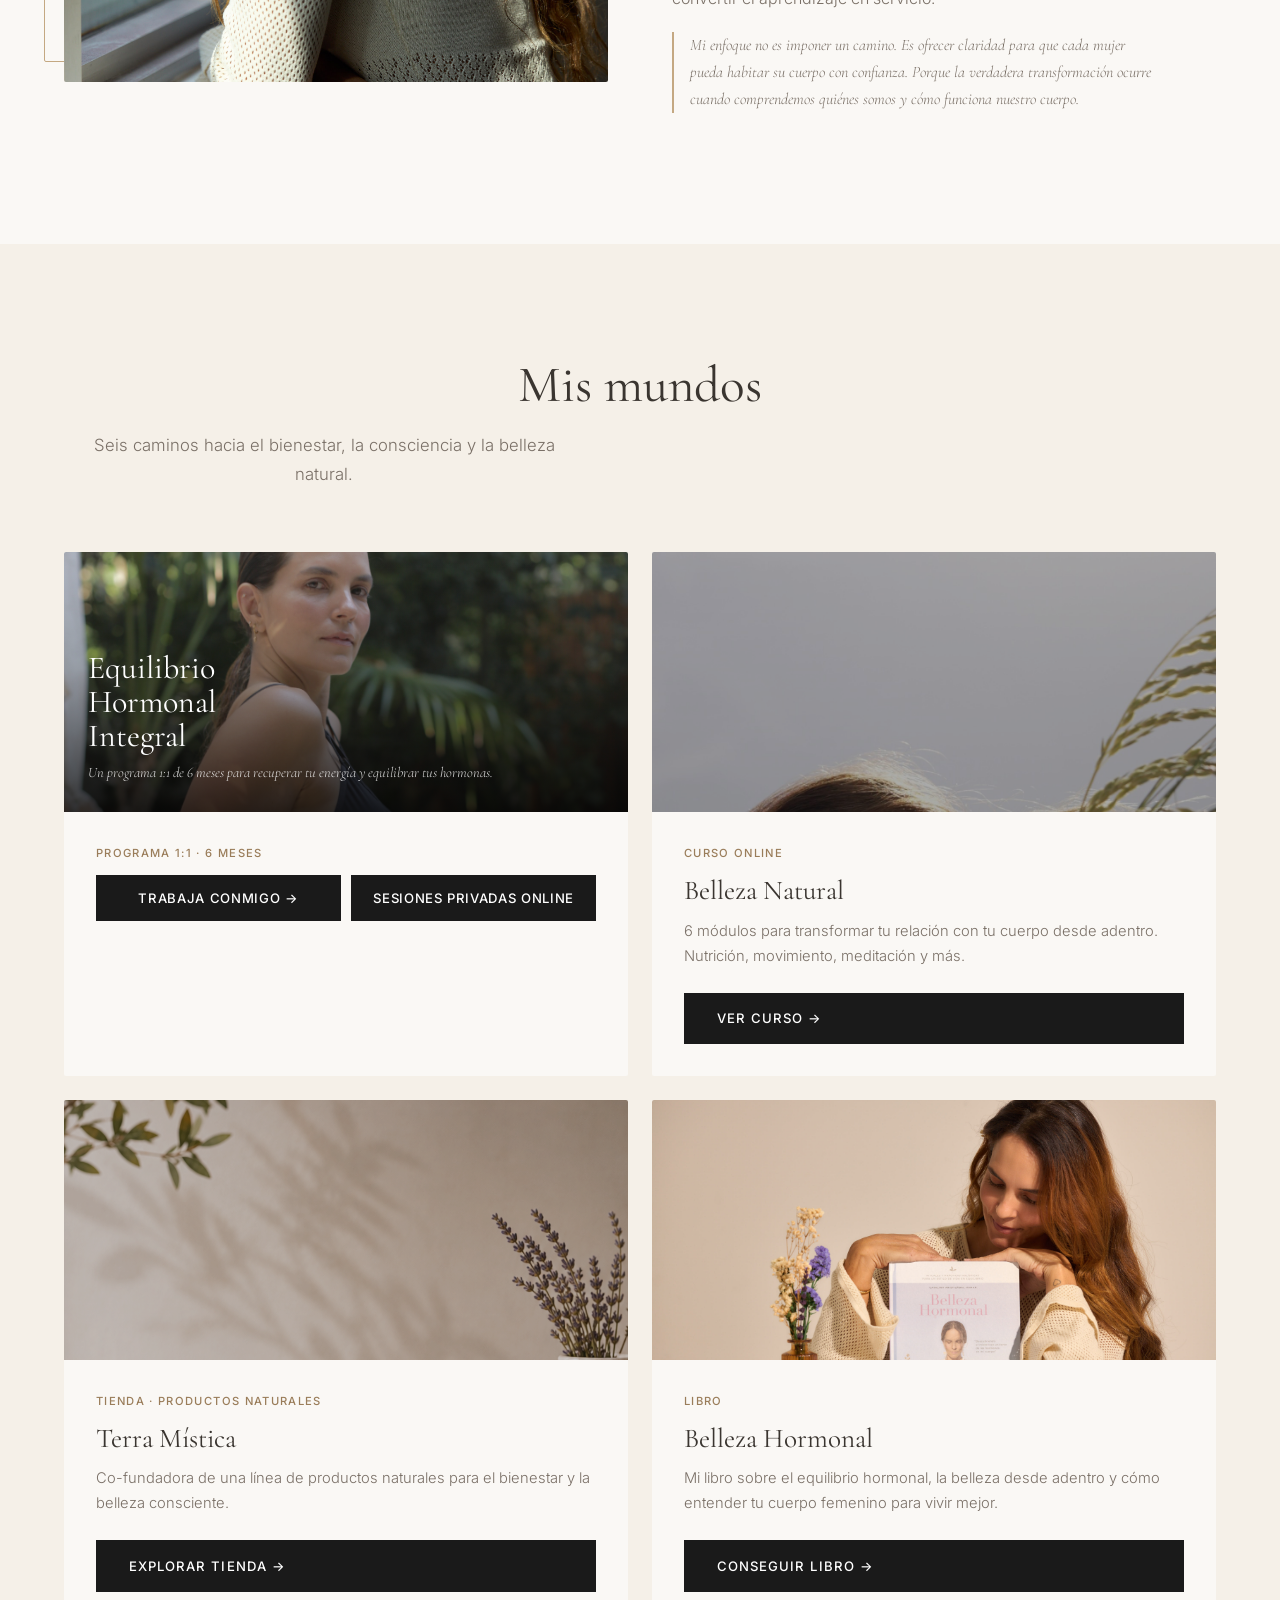
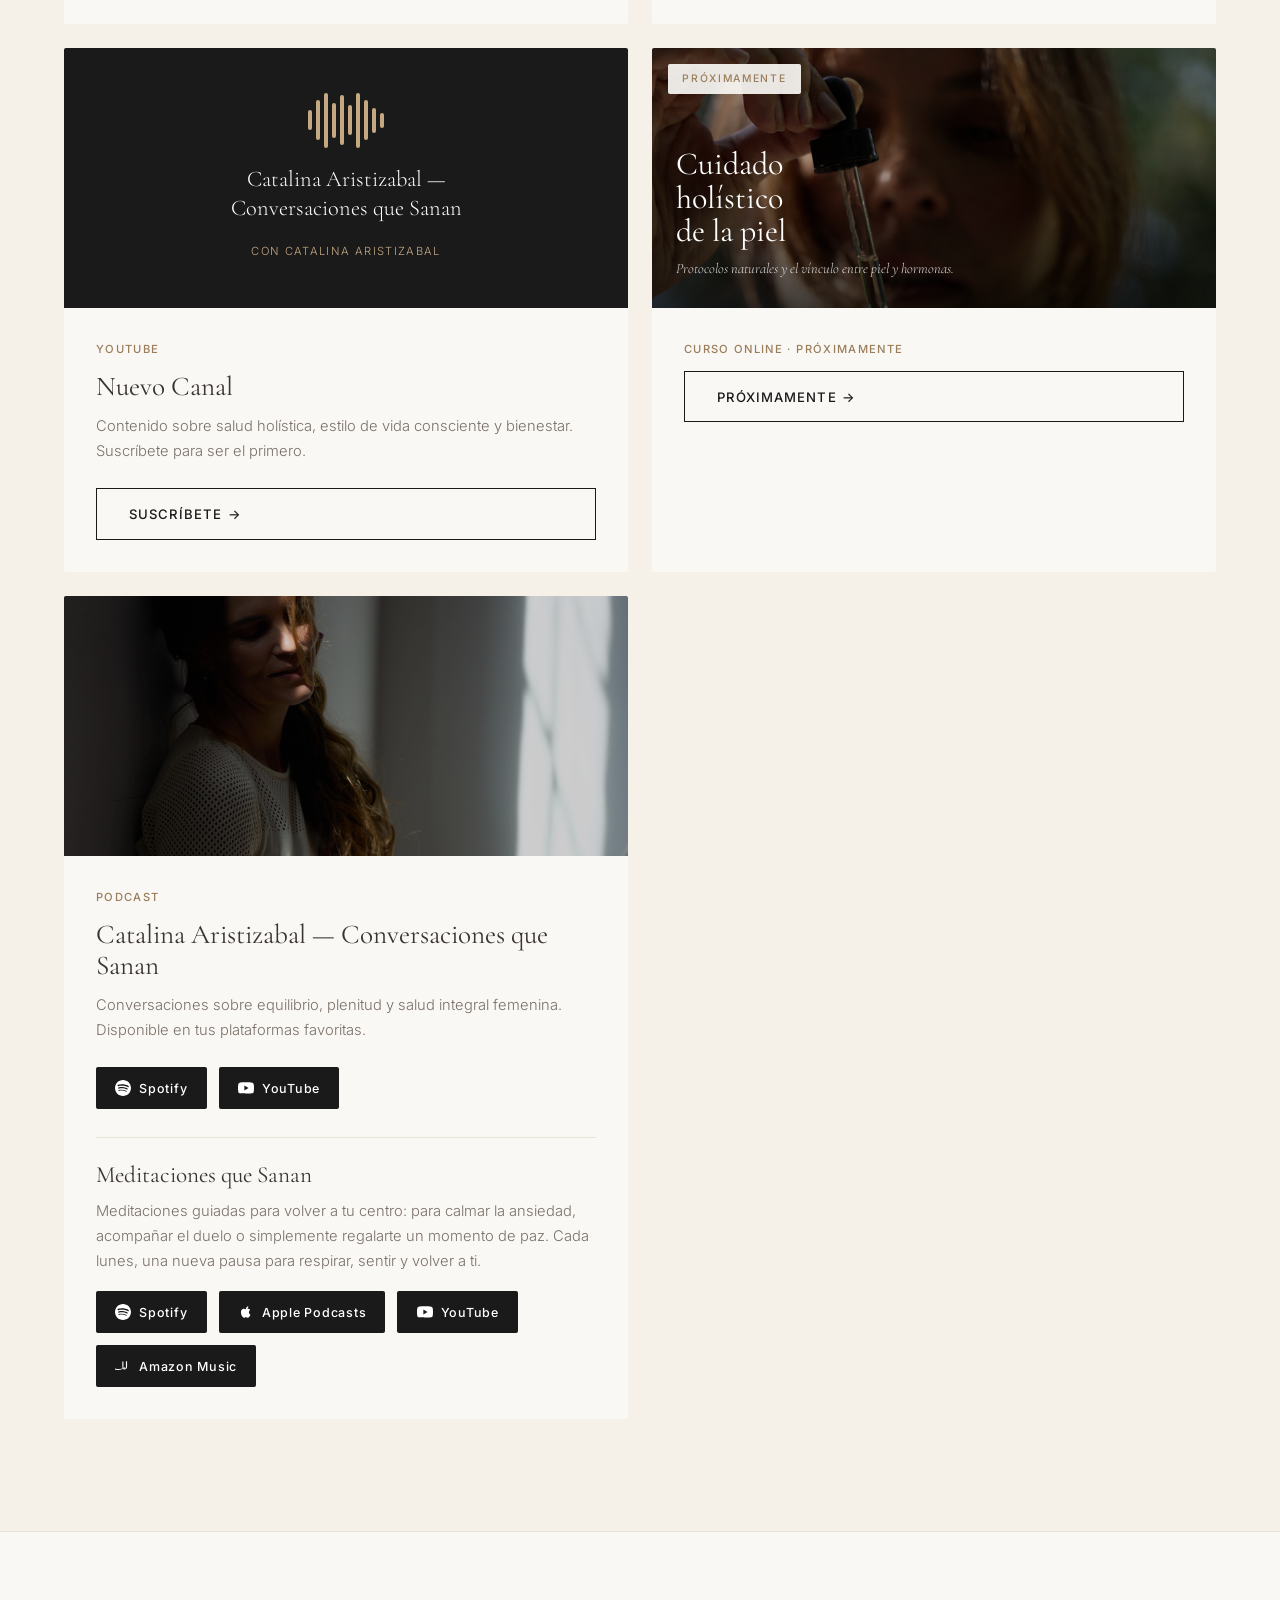
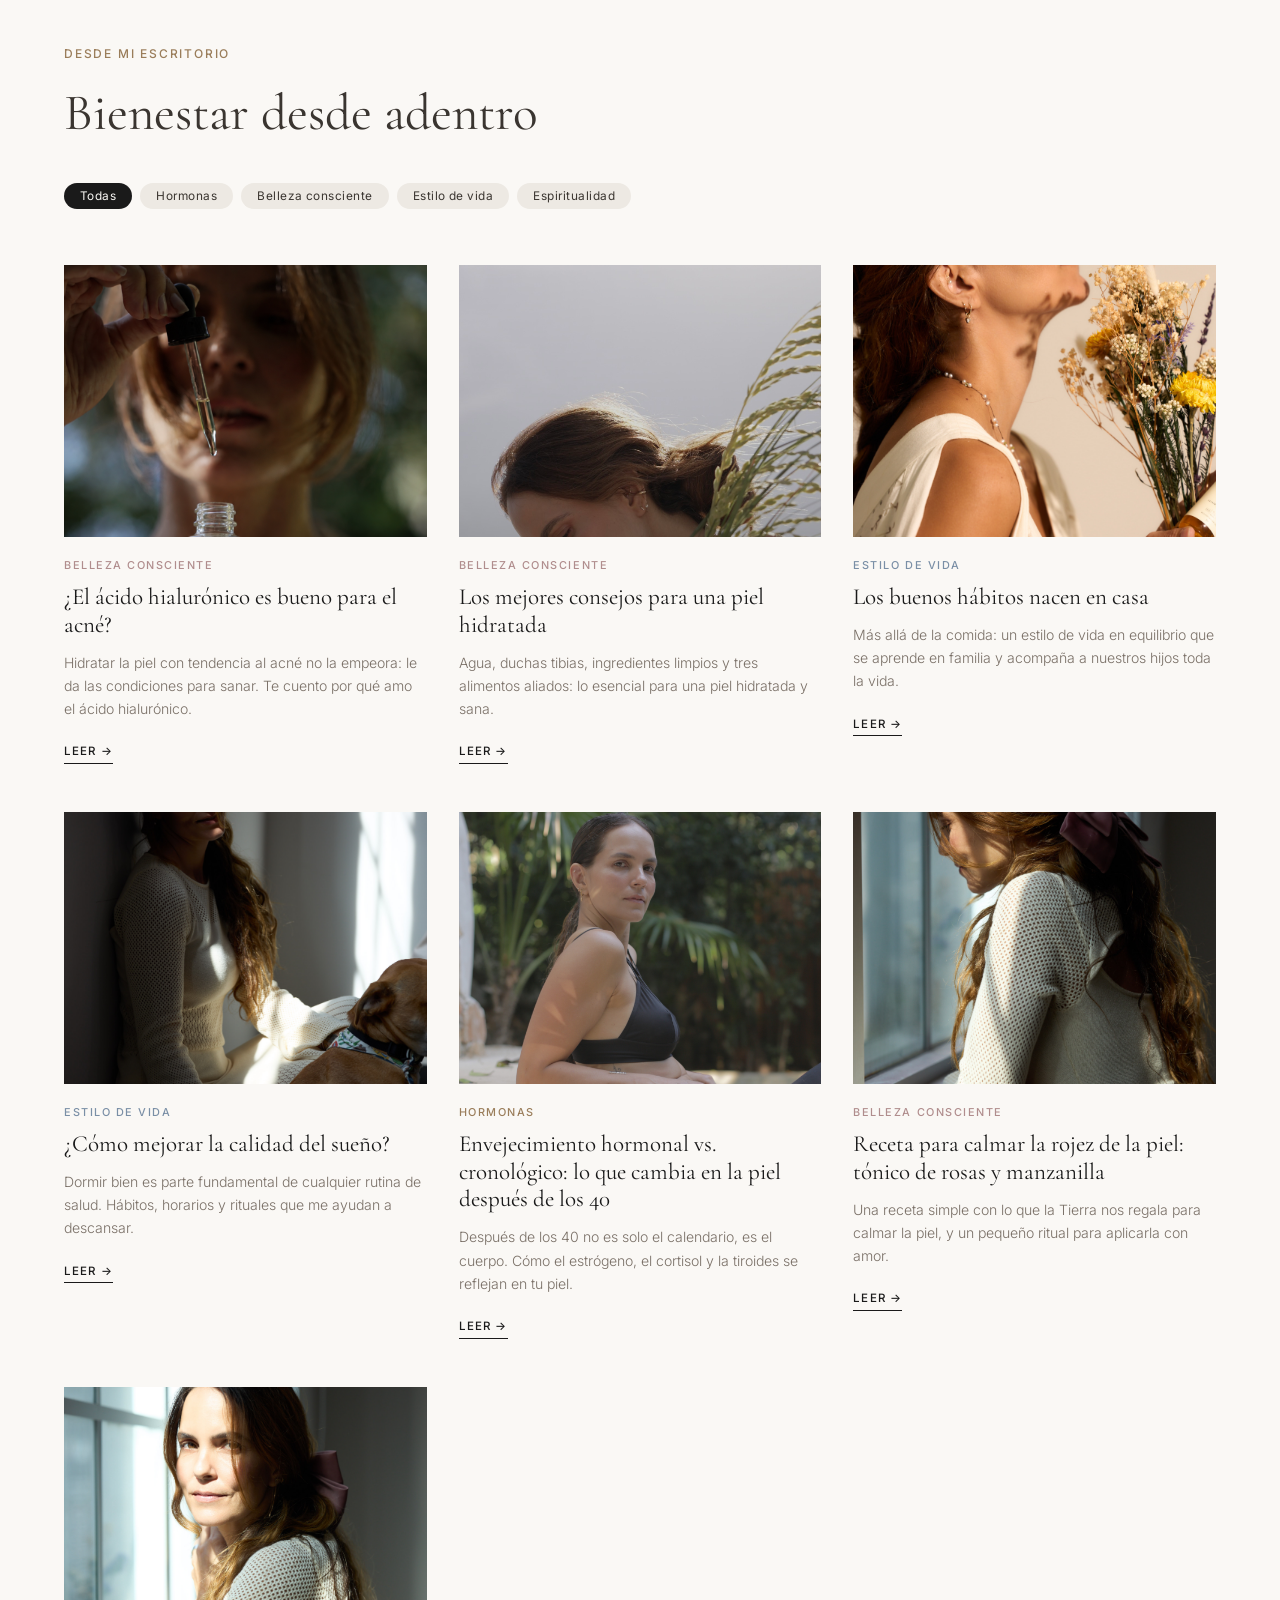
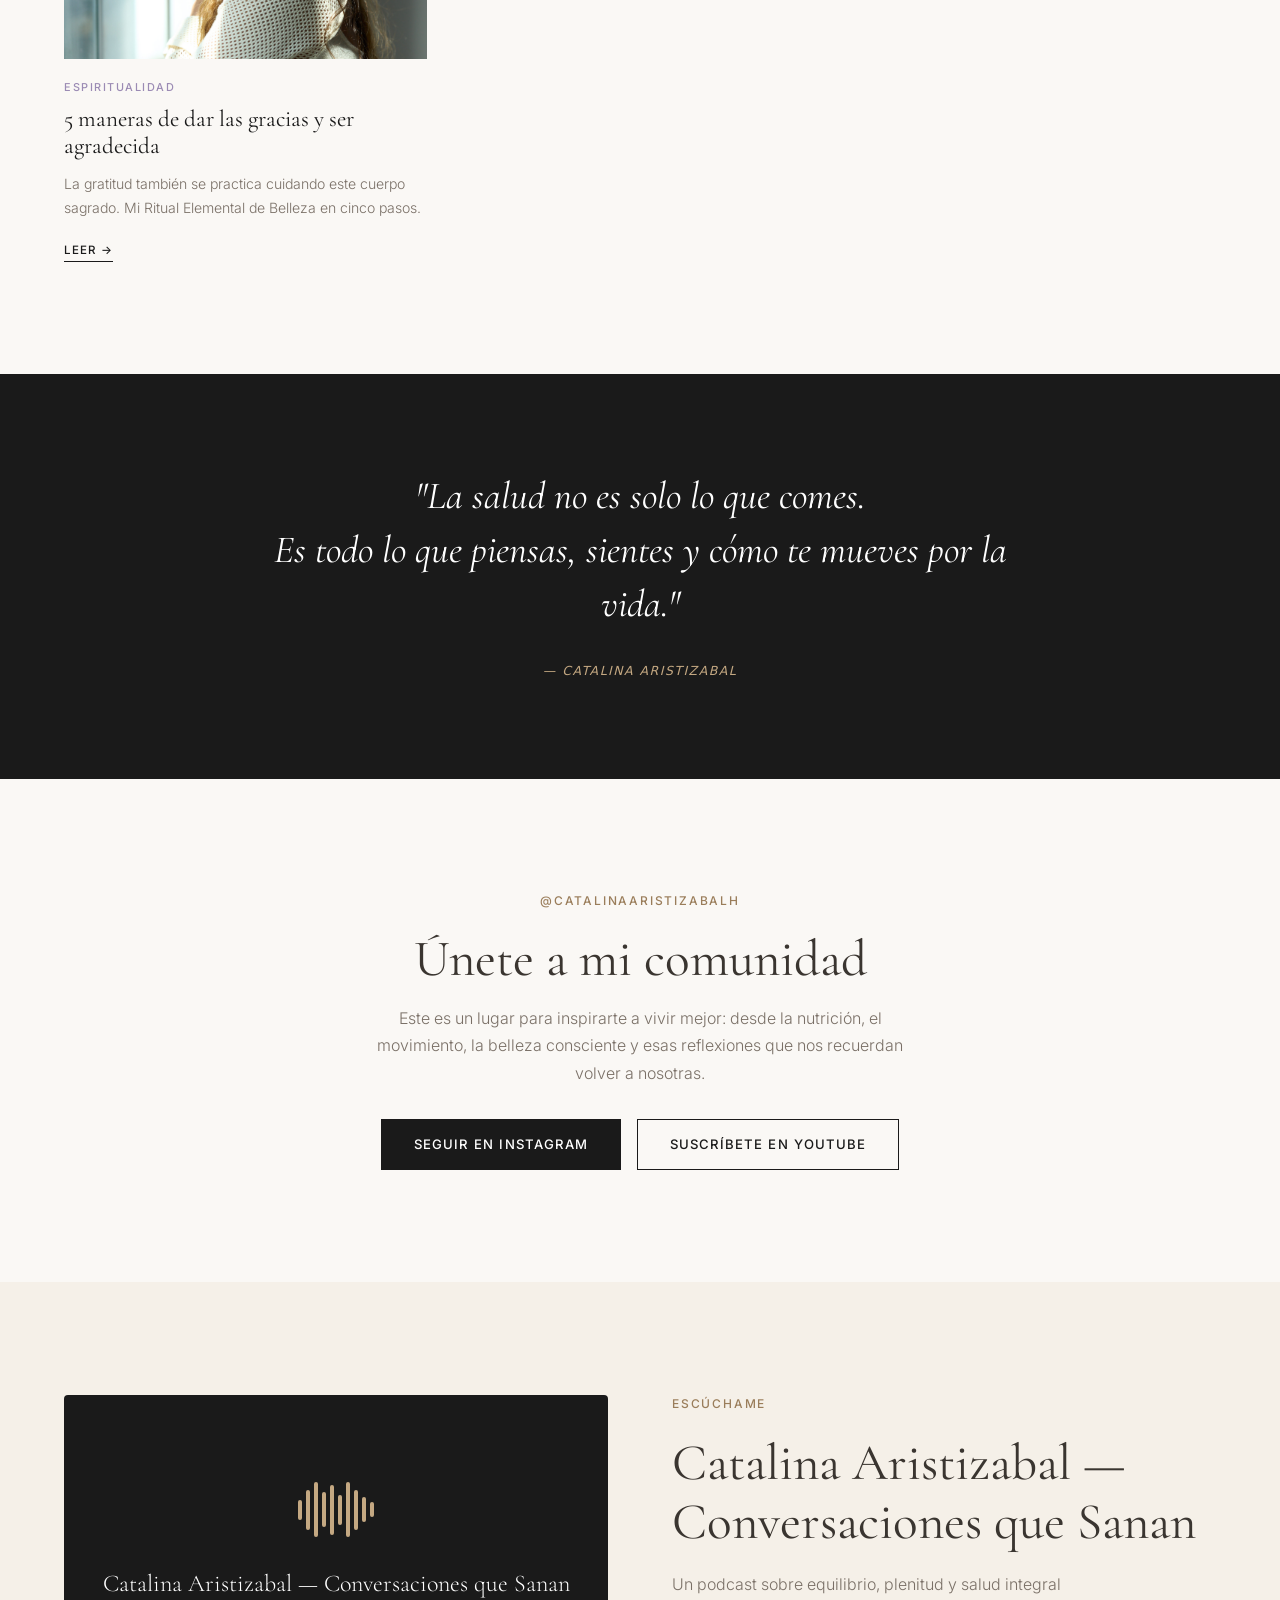
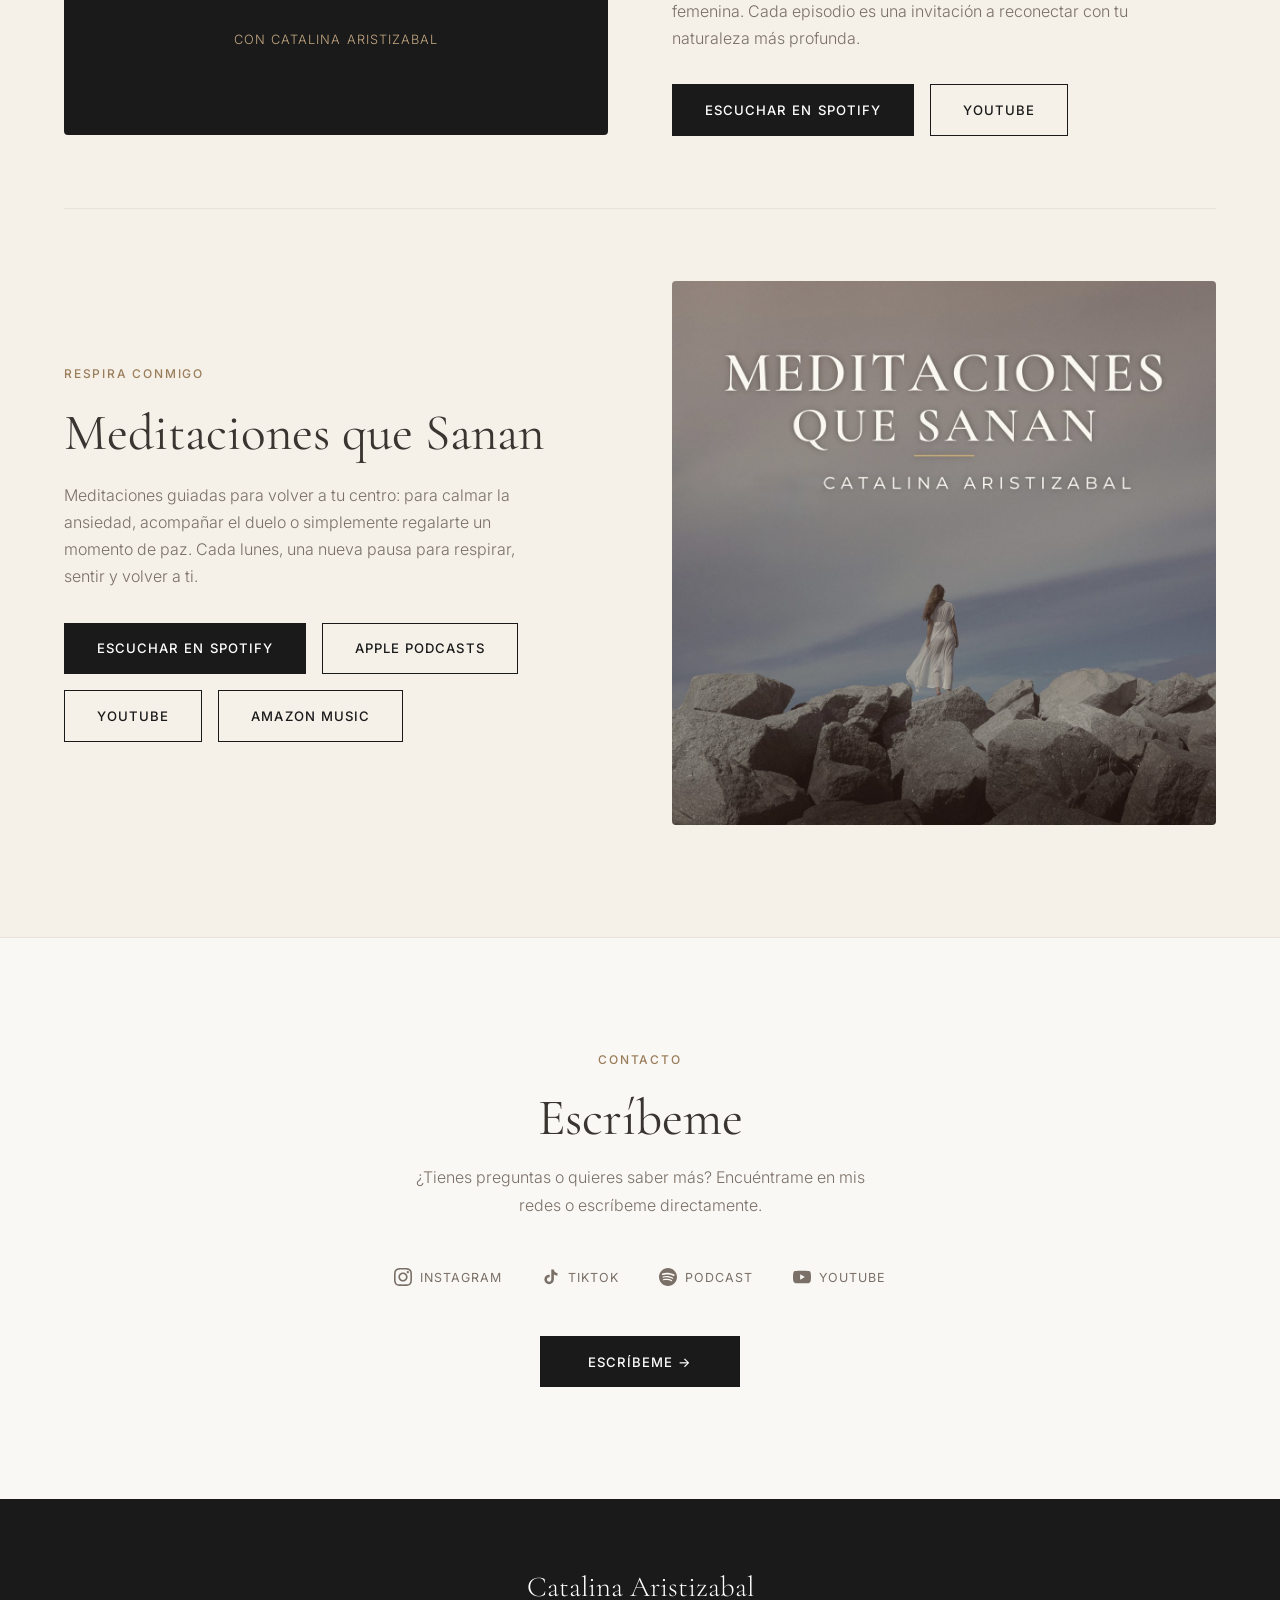
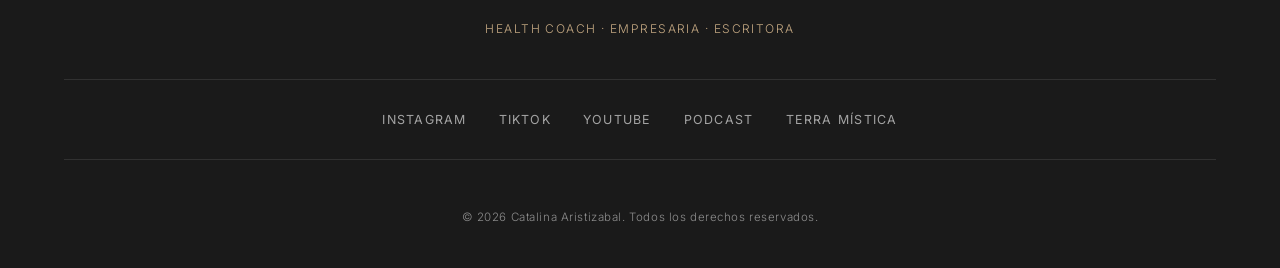
==== commit 7cbb5e76: "Quitar del inicio los tres artículos sin publicar Esas tarjetas enlazaban a #. Quedan los siete artí" ====
--- a/index.html
+++ b/index.html
@@ -30,14 +30,10 @@
   <!-- NAV NIVEL 2 — pills de categoría -->
   <div class="nav-pills-bar" id="navPills">
     <button class="pill active" data-filter="todas">Todas</button>
-    <button class="pill" data-filter="nutricion">Nutrición</button>
     <button class="pill" data-filter="hormonas">Hormonas</button>
     <button class="pill" data-filter="belleza">Belleza consciente</button>
     <button class="pill" data-filter="estilo">Estilo de vida</button>
     <button class="pill" data-filter="espiritualidad">Espiritualidad</button>
-    <button class="pill" data-filter="relaciones">Relaciones</button>
-    <button class="pill" data-filter="salud">Salud</button>
-    <button class="pill" data-filter="fitness">Fitness</button>
   </div>
 
   <!-- HERO -->
@@ -236,24 +232,12 @@
       </div>
       <div class="filter-pills">
         <button class="pill active" data-filter="todas">Todas</button>
-        <button class="pill" data-filter="nutricion">Nutrición</button>
         <button class="pill" data-filter="hormonas">Hormonas</button>
         <button class="pill" data-filter="belleza">Belleza consciente</button>
         <button class="pill" data-filter="estilo">Estilo de vida</button>
         <button class="pill" data-filter="espiritualidad">Espiritualidad</button>
-        <button class="pill" data-filter="relaciones">Relaciones</button>
-        <button class="pill" data-filter="salud">Salud</button>
-        <button class="pill" data-filter="fitness">Fitness</button>
       </div>
       <div class="editorial-grid" id="editorialGrid">
-
-        <article class="article-card fade-in" data-category="hormonas">
-          <img class="article-card-img" src="images/foto2.jpg" alt="" />
-          <span class="article-tag tag--hormonas">Hormonas</span>
-          <h3>Cómo el cortisol afecta tu peso y tu piel</h3>
-          <p>El estrés crónico no es solo mental. Descubre por qué el cortisol elevado puede ser la razón detrás de la inflamación y el acné.</p>
-          <a href="#" class="article-read">Leer →</a>
-        </article>
 
         <article class="article-card fade-in" data-category="belleza">
           <img class="article-card-img" src="images/skin-course.png" alt="" style="object-position: center top;" />
@@ -279,14 +263,6 @@
           <a href="bienestar/los-buenos-habitos-nacen-en-casa.html" class="article-read">Leer →</a>
         </article>
 
-        <article class="article-card fade-in" data-category="hormonas">
-          <img class="article-card-img" src="images/coaching.jpg" alt="" style="object-position: center 30%;" />
-          <span class="article-tag tag--hormonas">Hormonas</span>
-          <h3>Hashimoto: lo que nadie te explica</h3>
-          <p>Todo lo que desearía haber sabido desde el principio sobre esta condición autoinmune que cambió mi vida.</p>
-          <a href="#" class="article-read">Leer →</a>
-        </article>
-
         <article class="article-card fade-in" data-category="estilo">
           <img class="article-card-img" src="images/foto4.jpg" alt="" style="object-position: center;" />
           <span class="article-tag tag--estilo">Estilo de vida</span>
@@ -309,14 +285,6 @@
           <h3>Receta para calmar la rojez de la piel: tónico de rosas y manzanilla</h3>
           <p>Una receta simple con lo que la Tierra nos regala para calmar la piel, y un pequeño ritual para aplicarla con amor.</p>
           <a href="bienestar/tonico-rosas-manzanilla-rojez.html" class="article-read">Leer →</a>
-        </article>
-
-        <article class="article-card fade-in" data-category="salud">
-          <img class="article-card-img" src="images/terra-mystica.jpg" alt="" />
-          <span class="article-tag tag--salud">Salud</span>
-          <h3>Los análisis que toda mujer debería pedir cada año</h3>
-          <p>La medicina preventiva empieza por saber qué preguntar. Esta es la lista que reviso con mis clientas.</p>
-          <a href="#" class="article-read">Leer →</a>
         </article>
 
         <article class="article-card fade-in" data-category="espiritualidad">
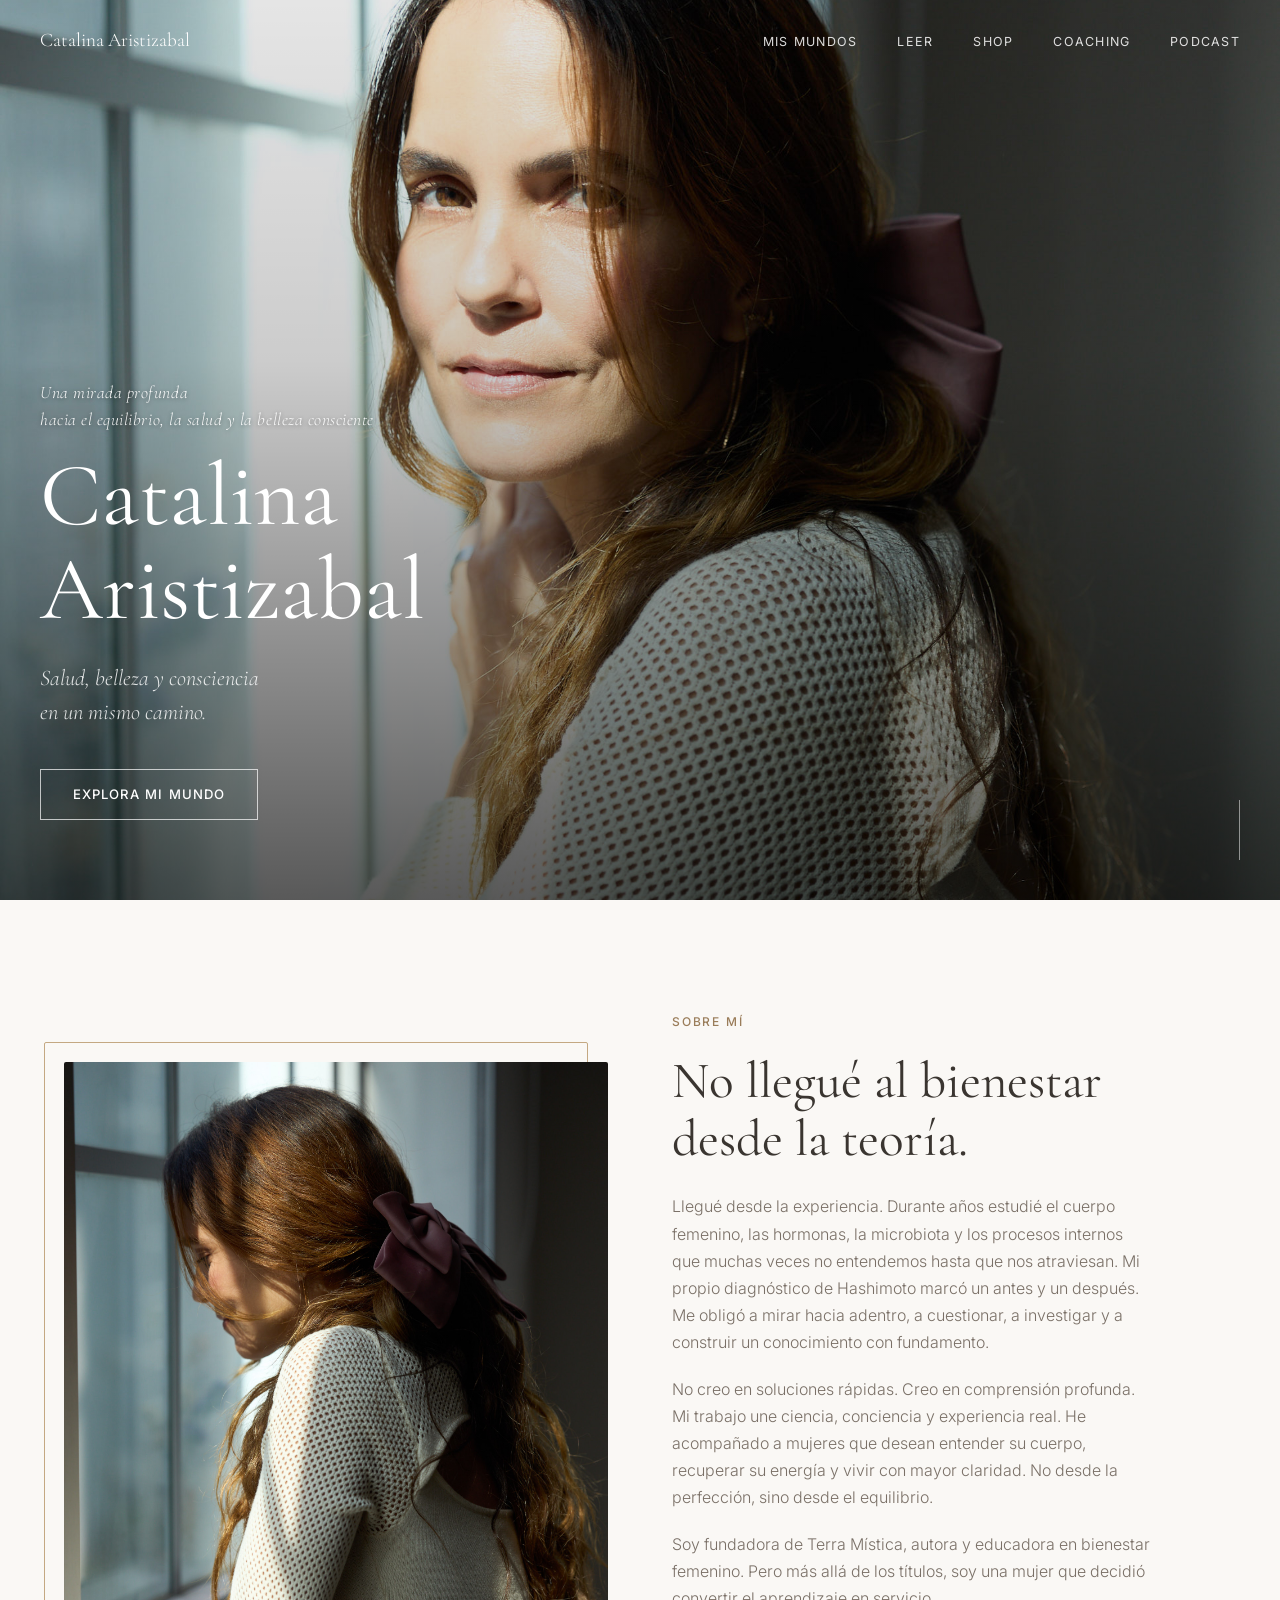
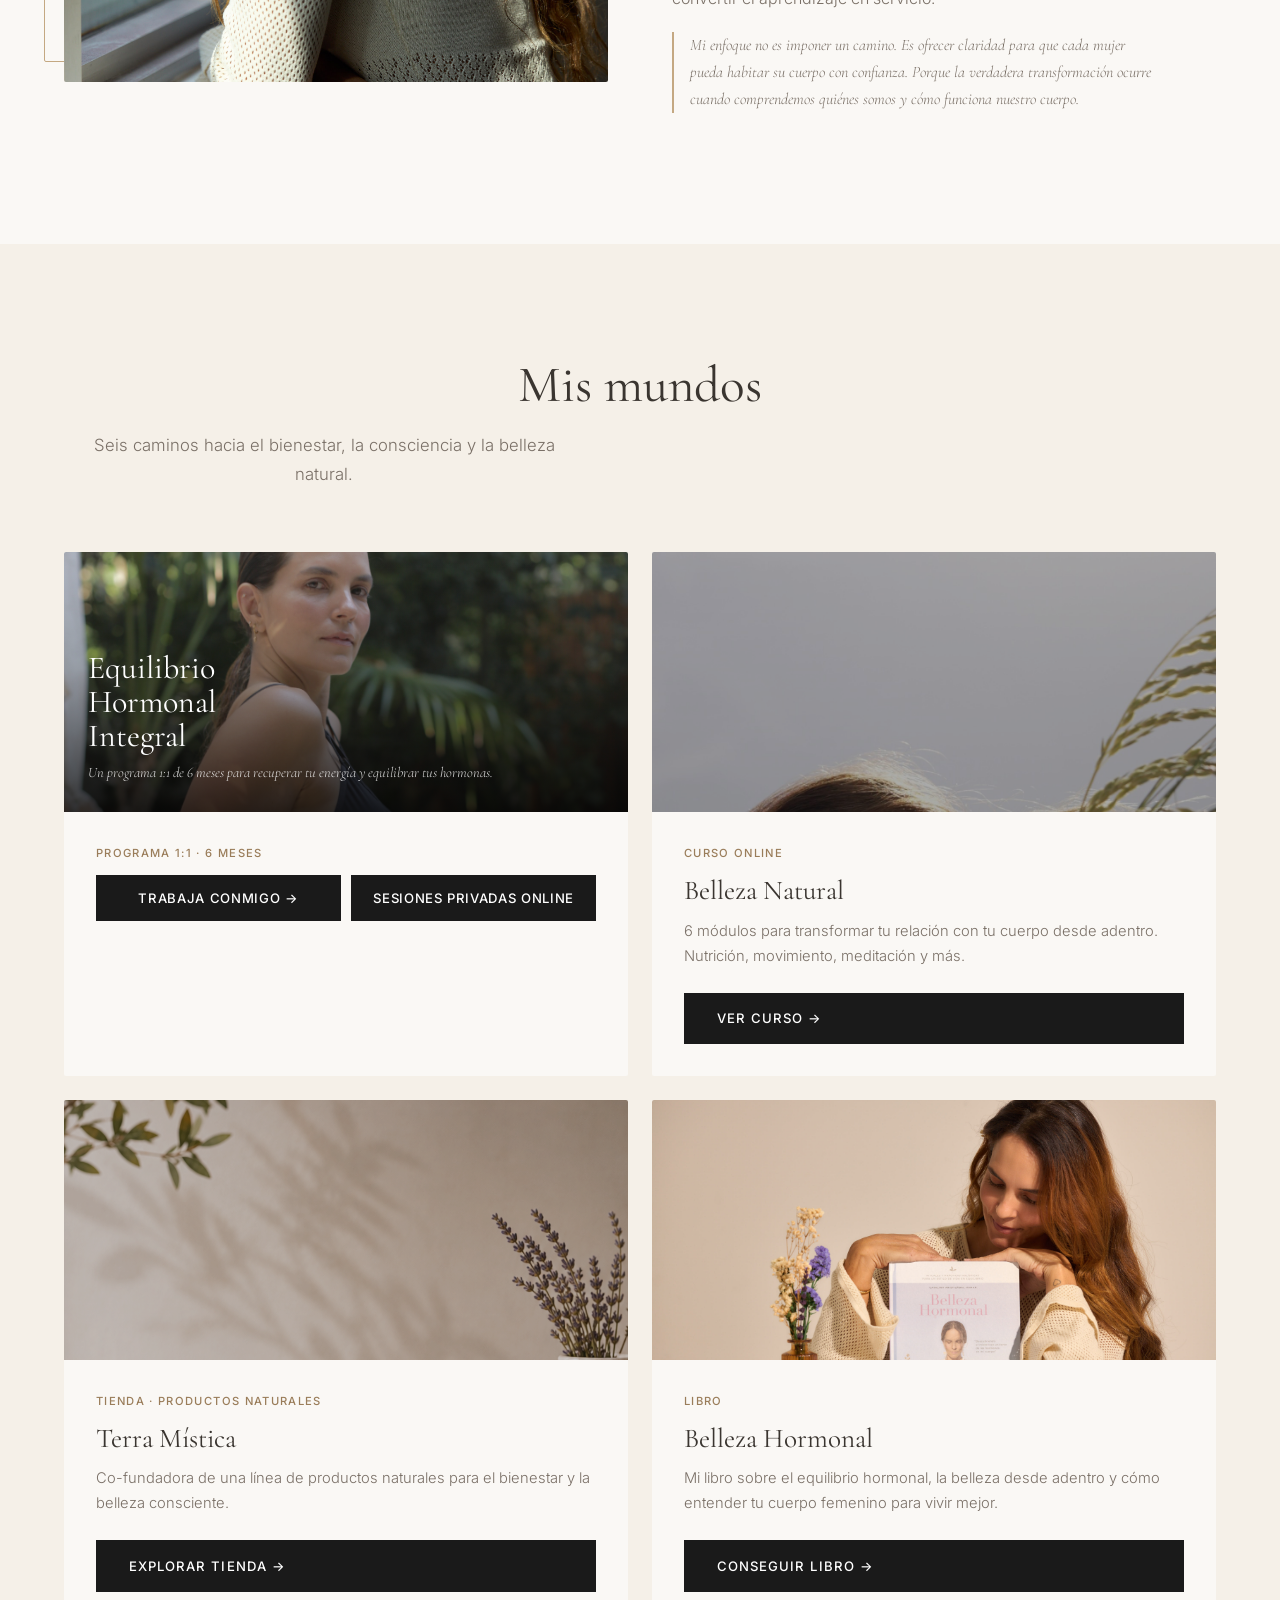
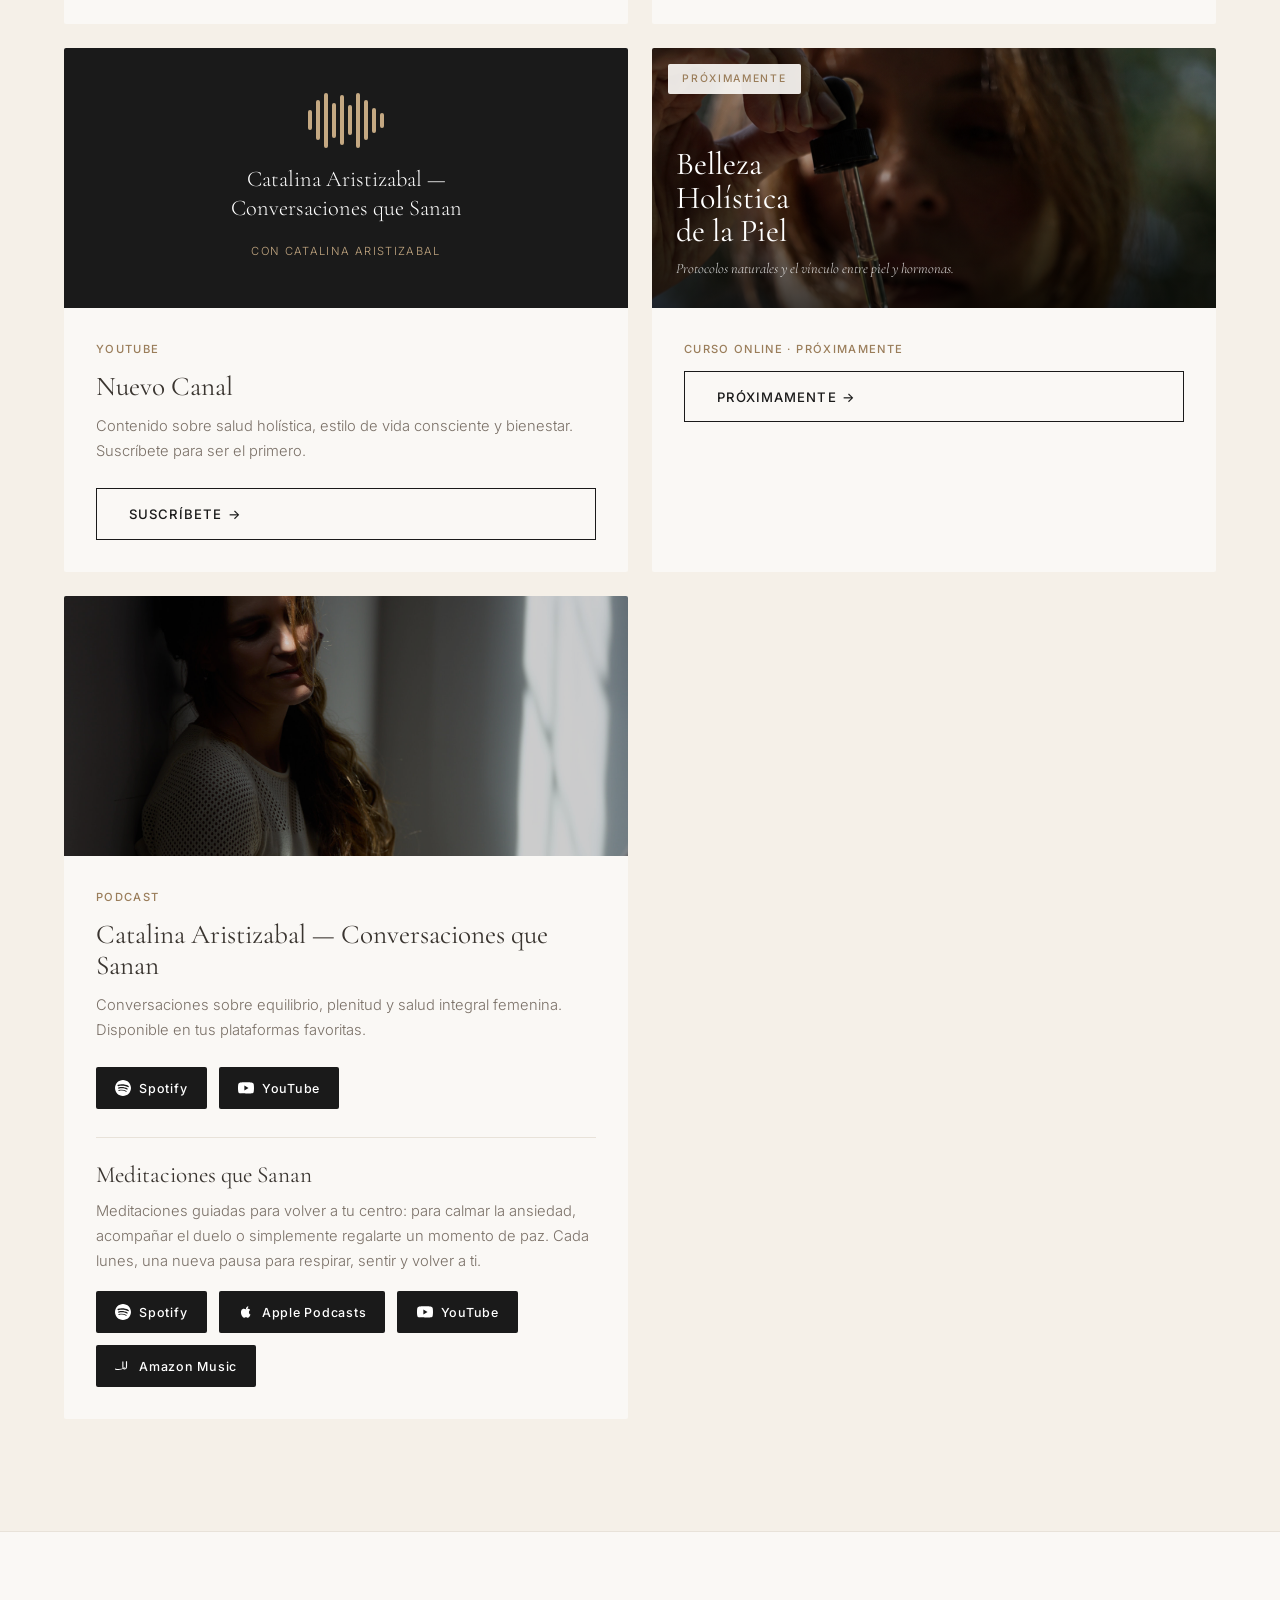
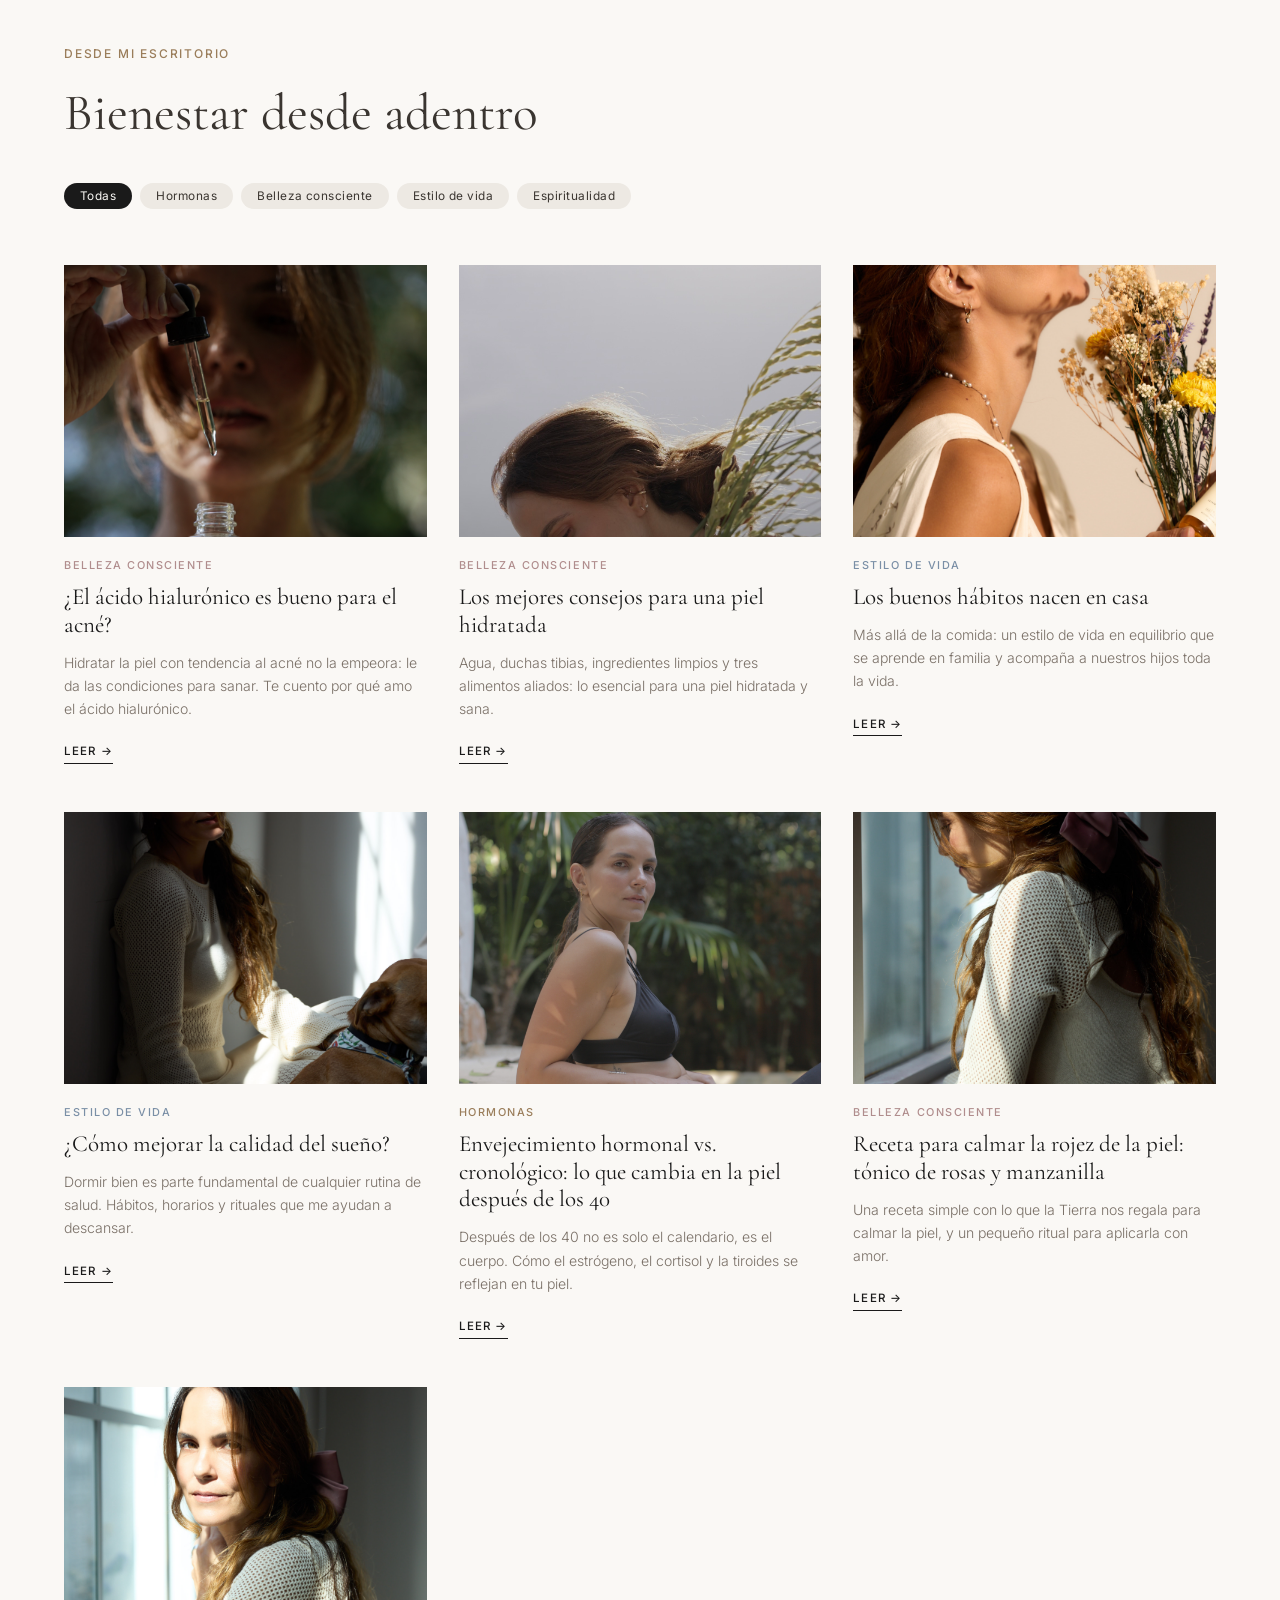
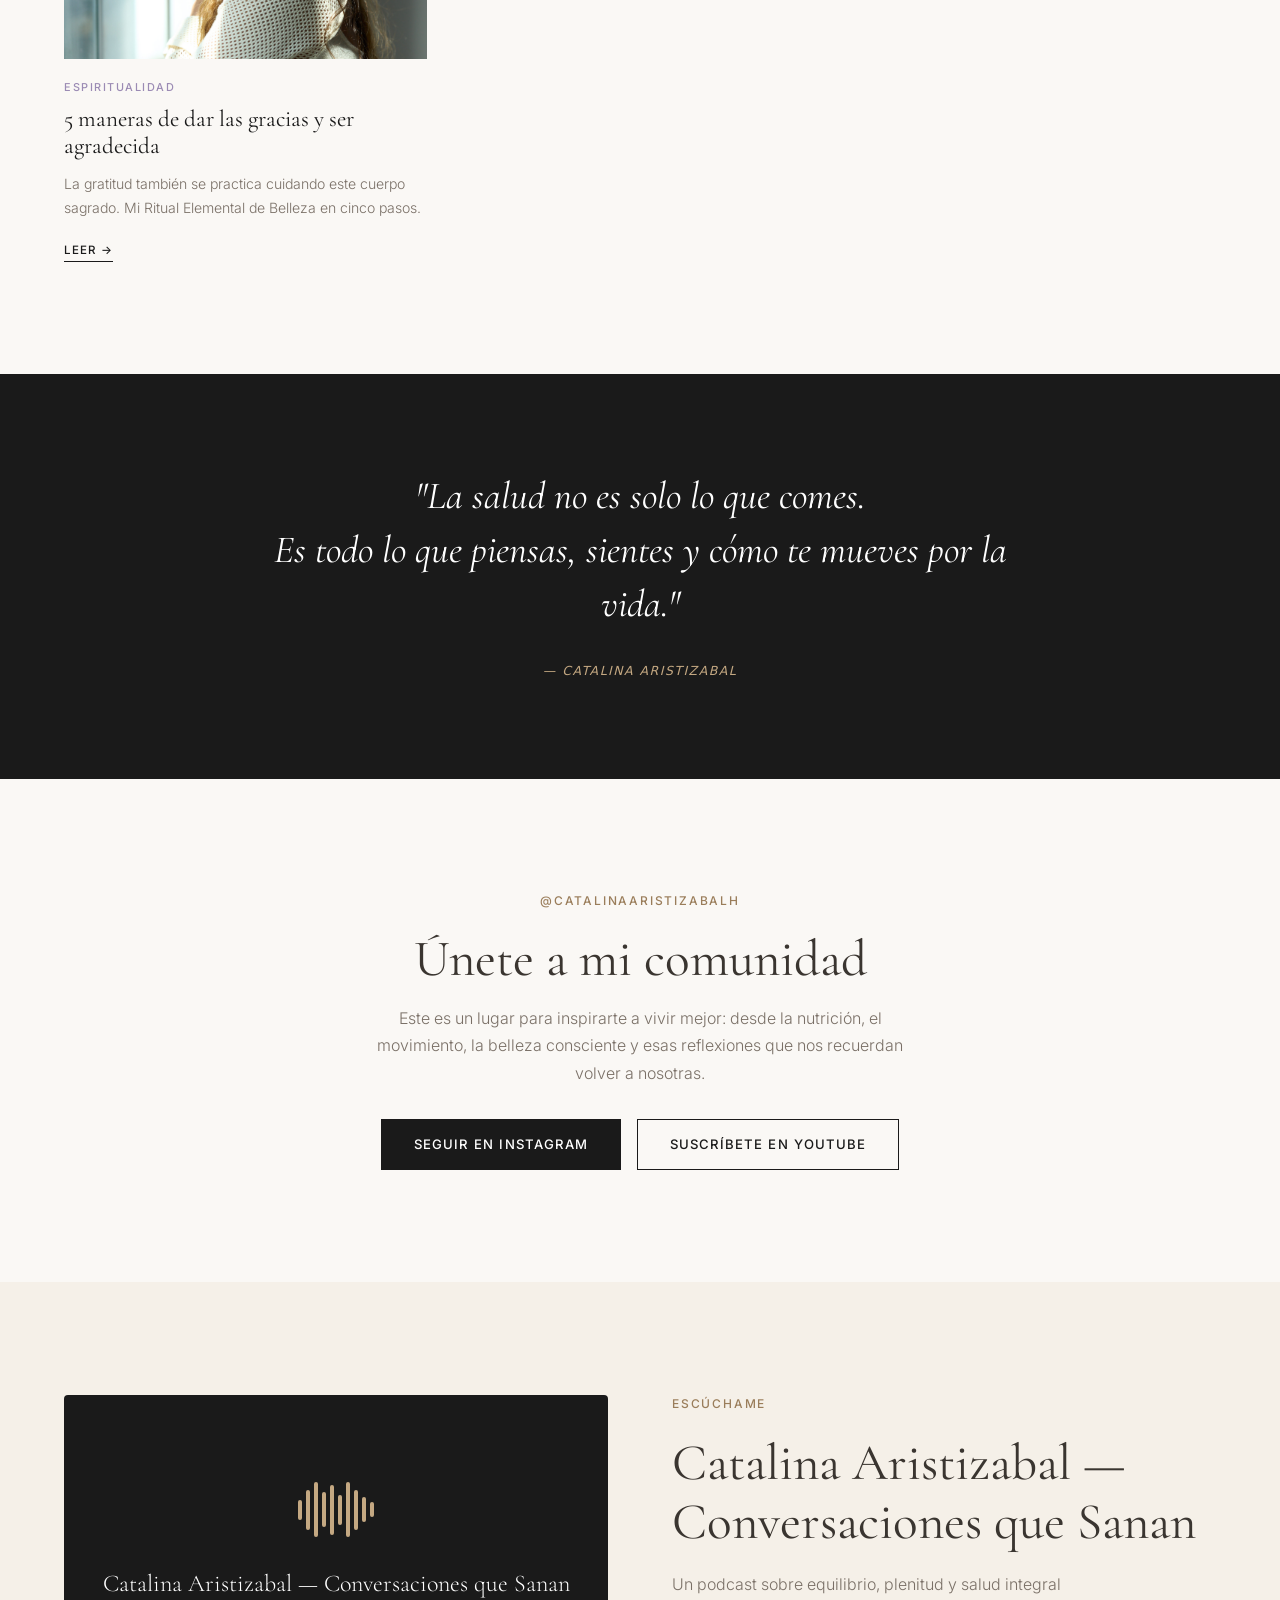
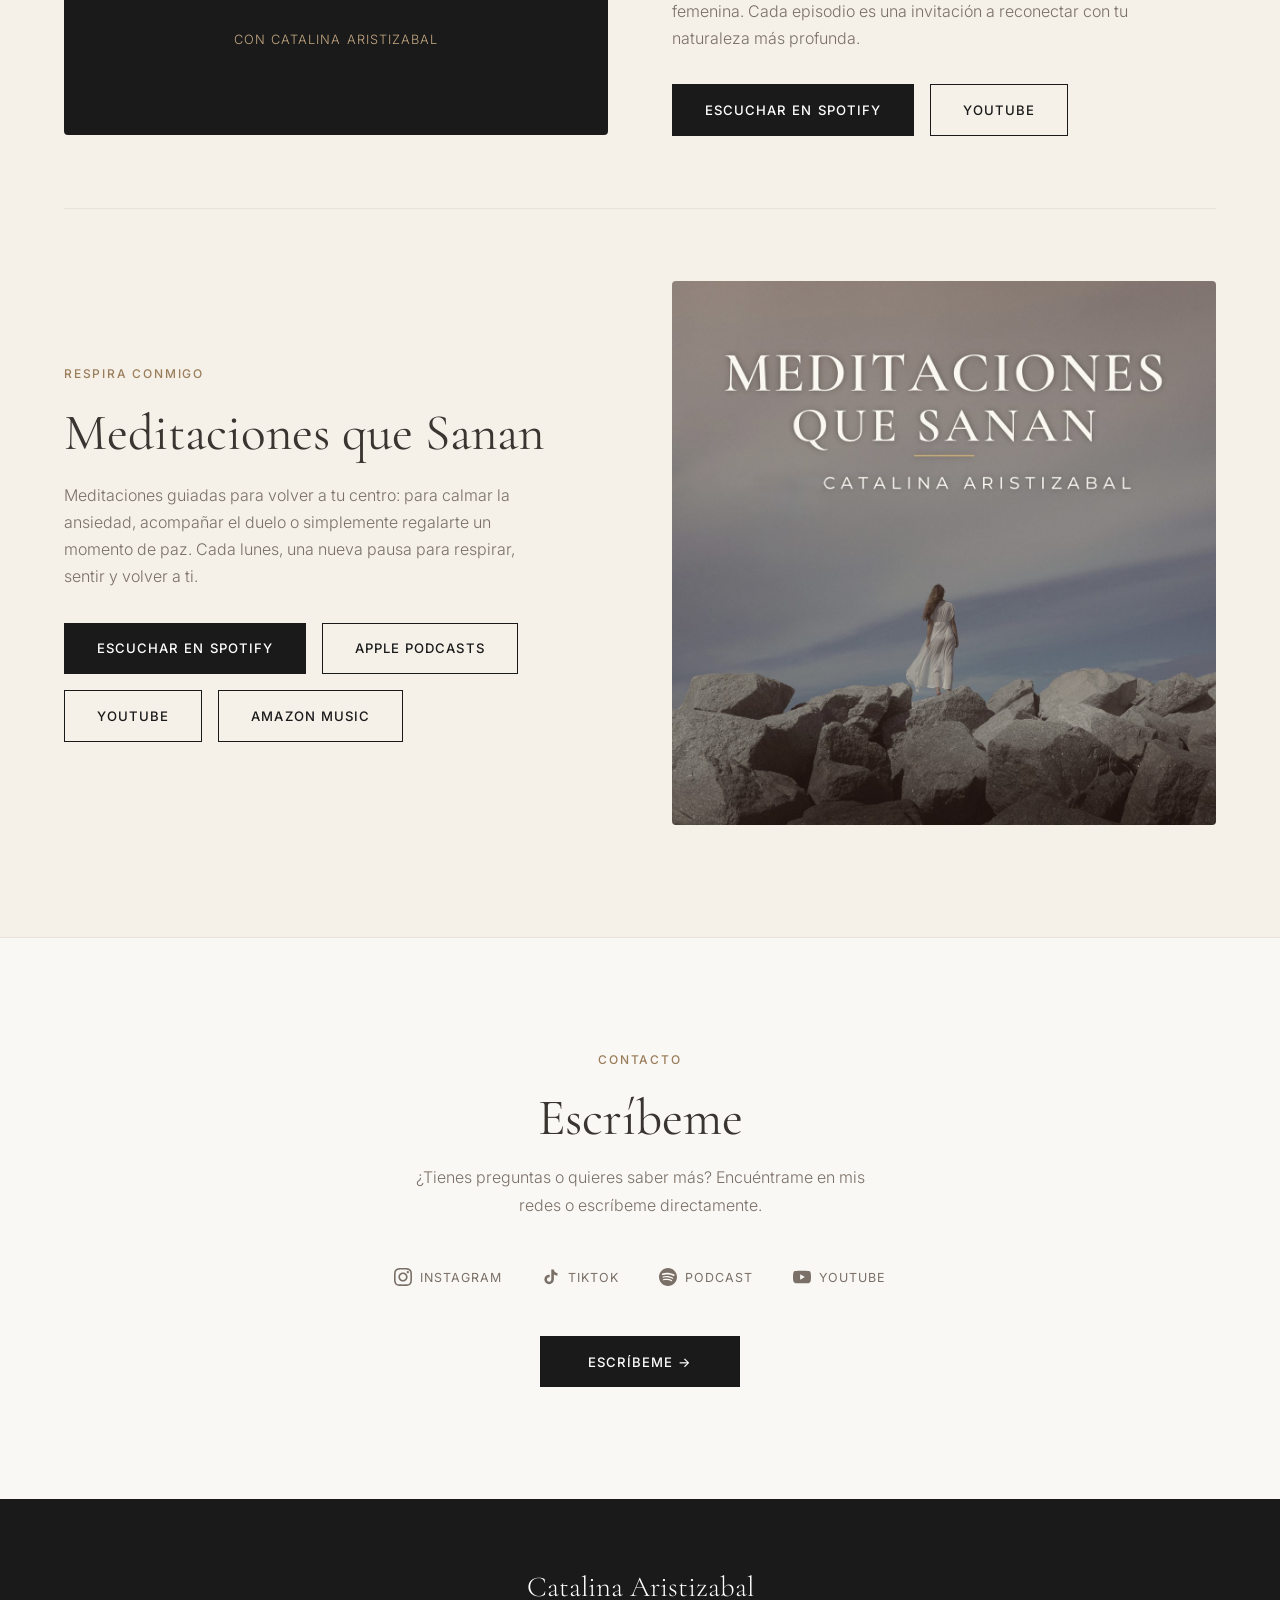
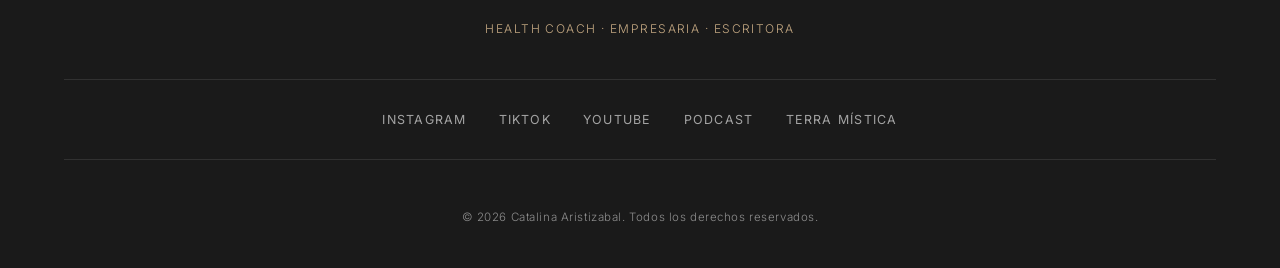
==== commit ca00893b: "Renombrar la tarjeta de piel a Belleza Holística de la Piel El título y el texto alternativo de esa " ====
--- a/index.html
+++ b/index.html
@@ -157,14 +157,14 @@
           </div>
         </article>
 
-        <!-- Cuidado holístico de la piel — Próximamente -->
+        <!-- Belleza Holística de la Piel — Próximamente -->
         <article class="mundo-card fade-in">
           <div class="mundo-image-wrap mundo-image-wrap--text">
-            <img src="images/skin-course.png" alt="Cuidado holístico de la piel" style="object-position: center top;" />
+            <img src="images/skin-course.png" alt="Belleza Holística de la Piel" style="object-position: center top;" />
             <div class="mundo-overlay mundo-overlay--strong"></div>
             <span class="proximamente-badge">Próximamente</span>
             <div class="mundo-text-overlay">
-              <h3>Cuidado<br />holístico<br />de la piel</h3>
+              <h3>Belleza<br />Holística<br />de la Piel</h3>
               <p class="mundo-overlay-sub"><em>Protocolos naturales y el vínculo entre piel y hormonas.</em></p>
             </div>
           </div>
